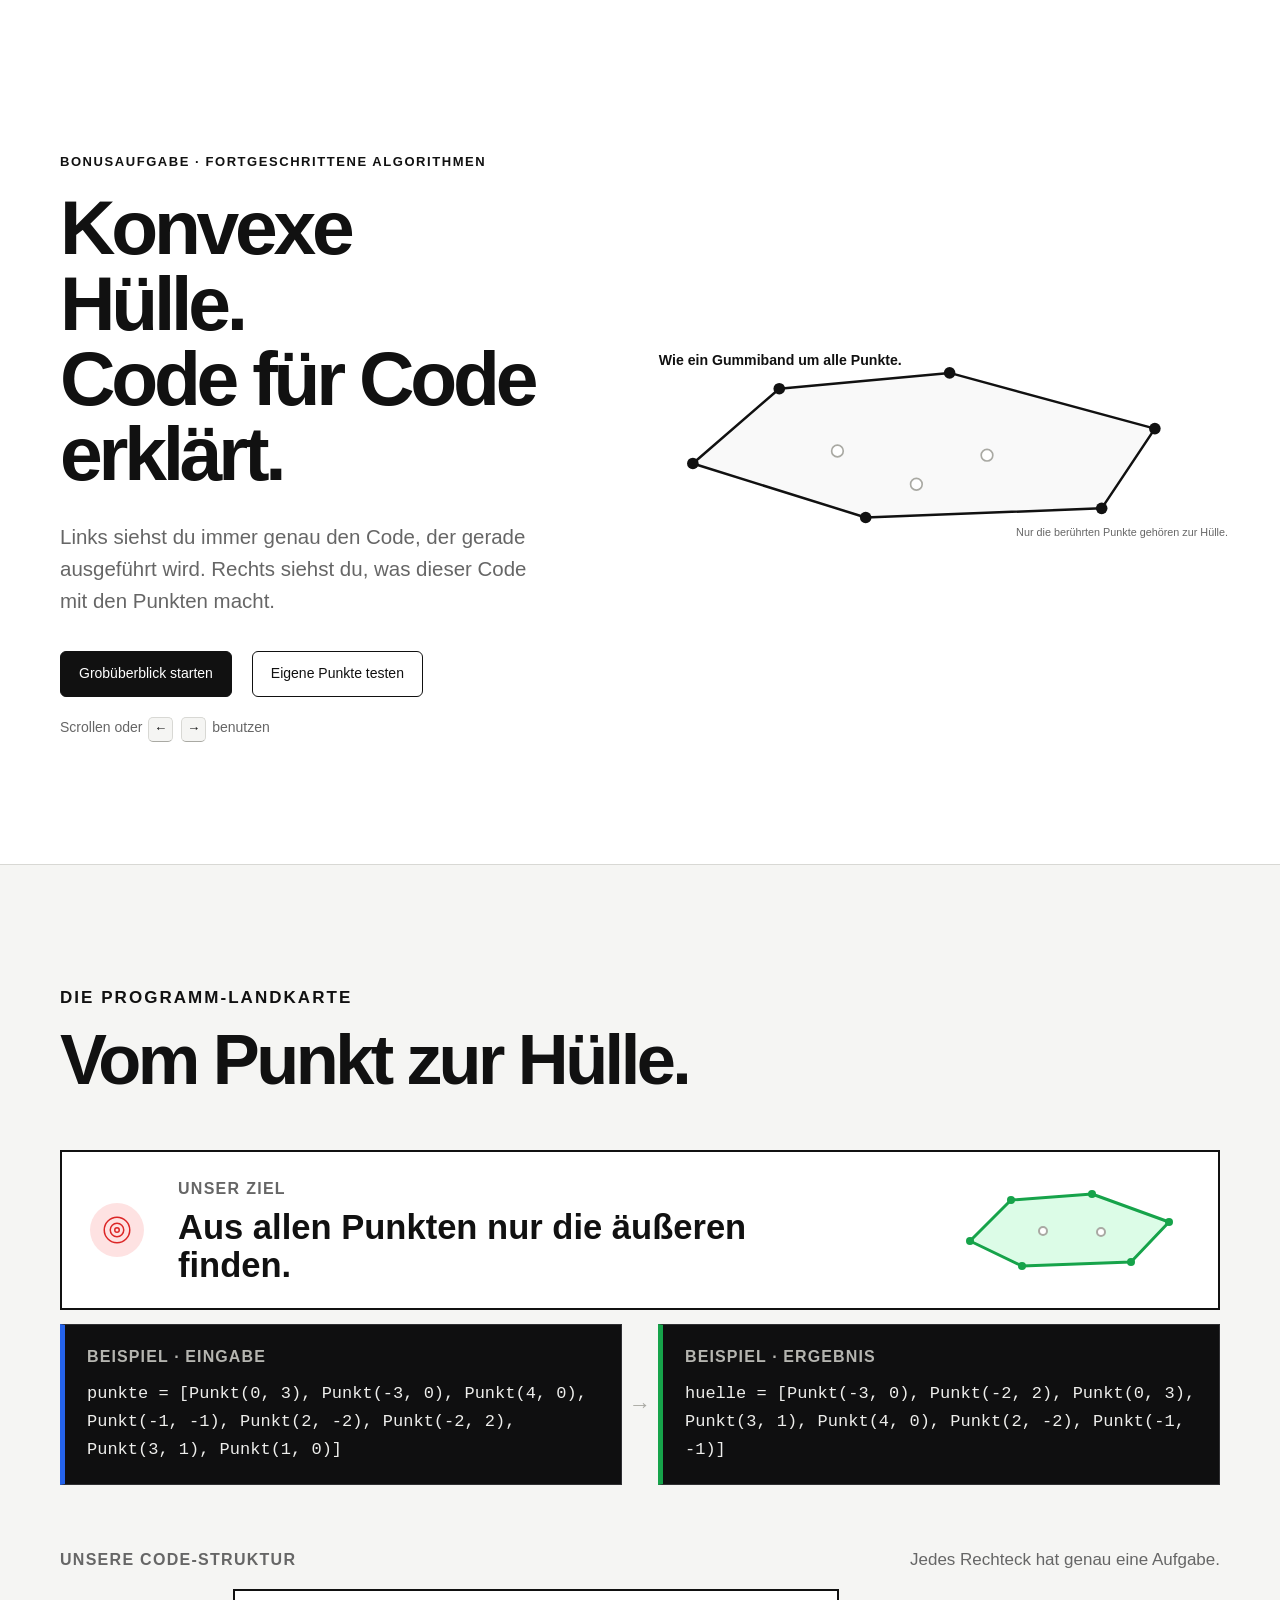
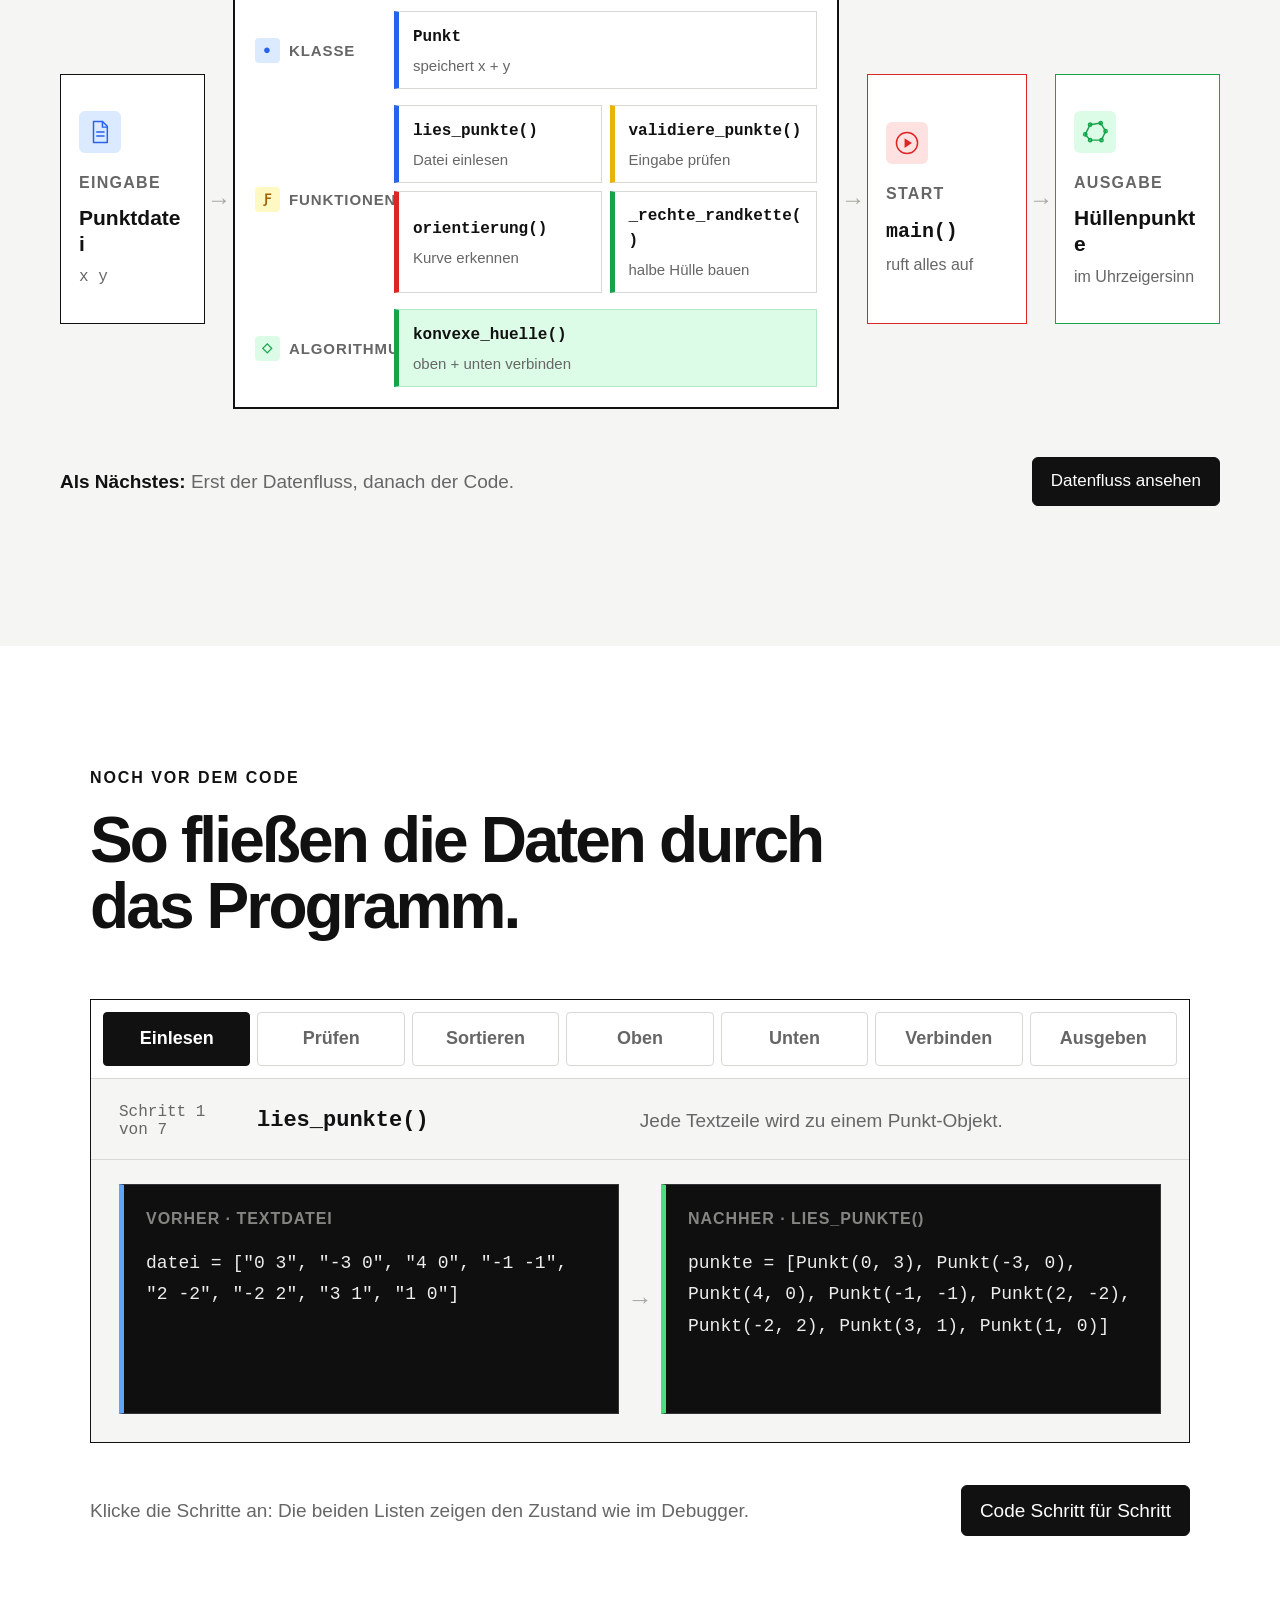
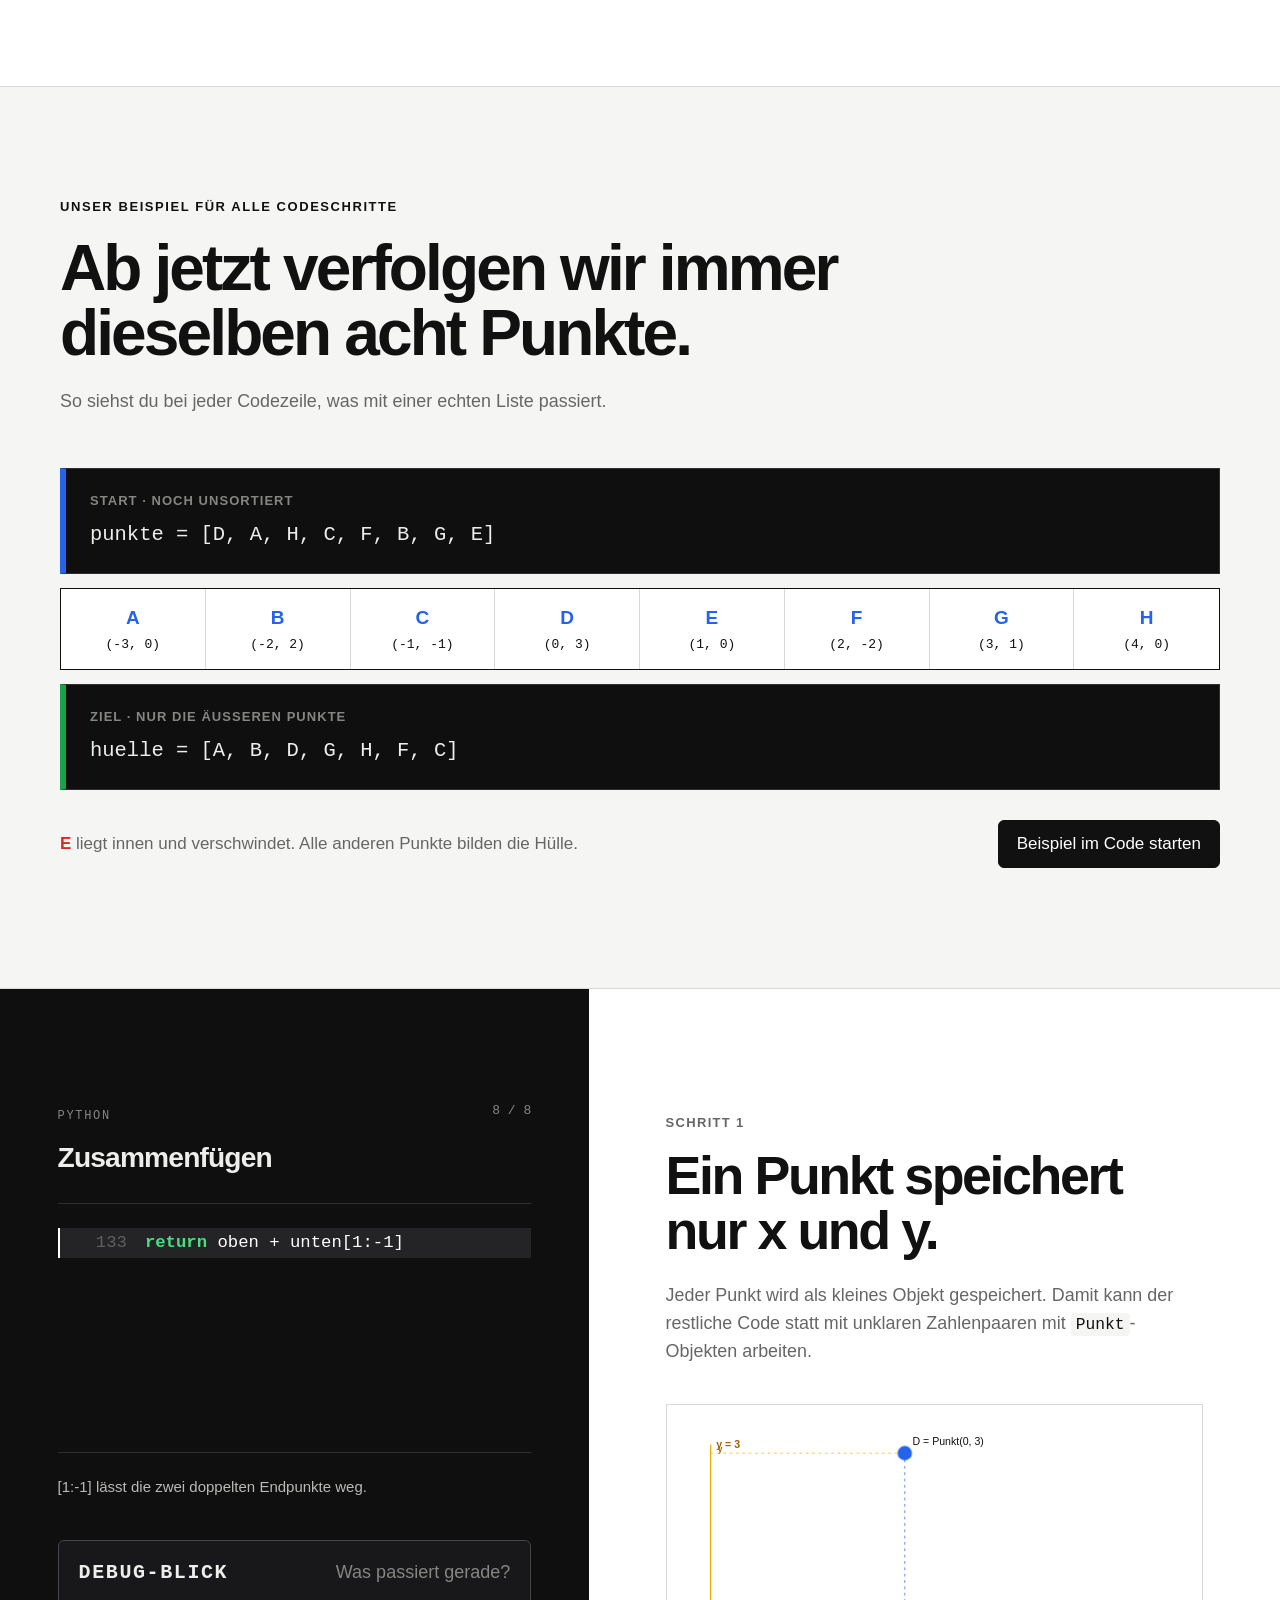
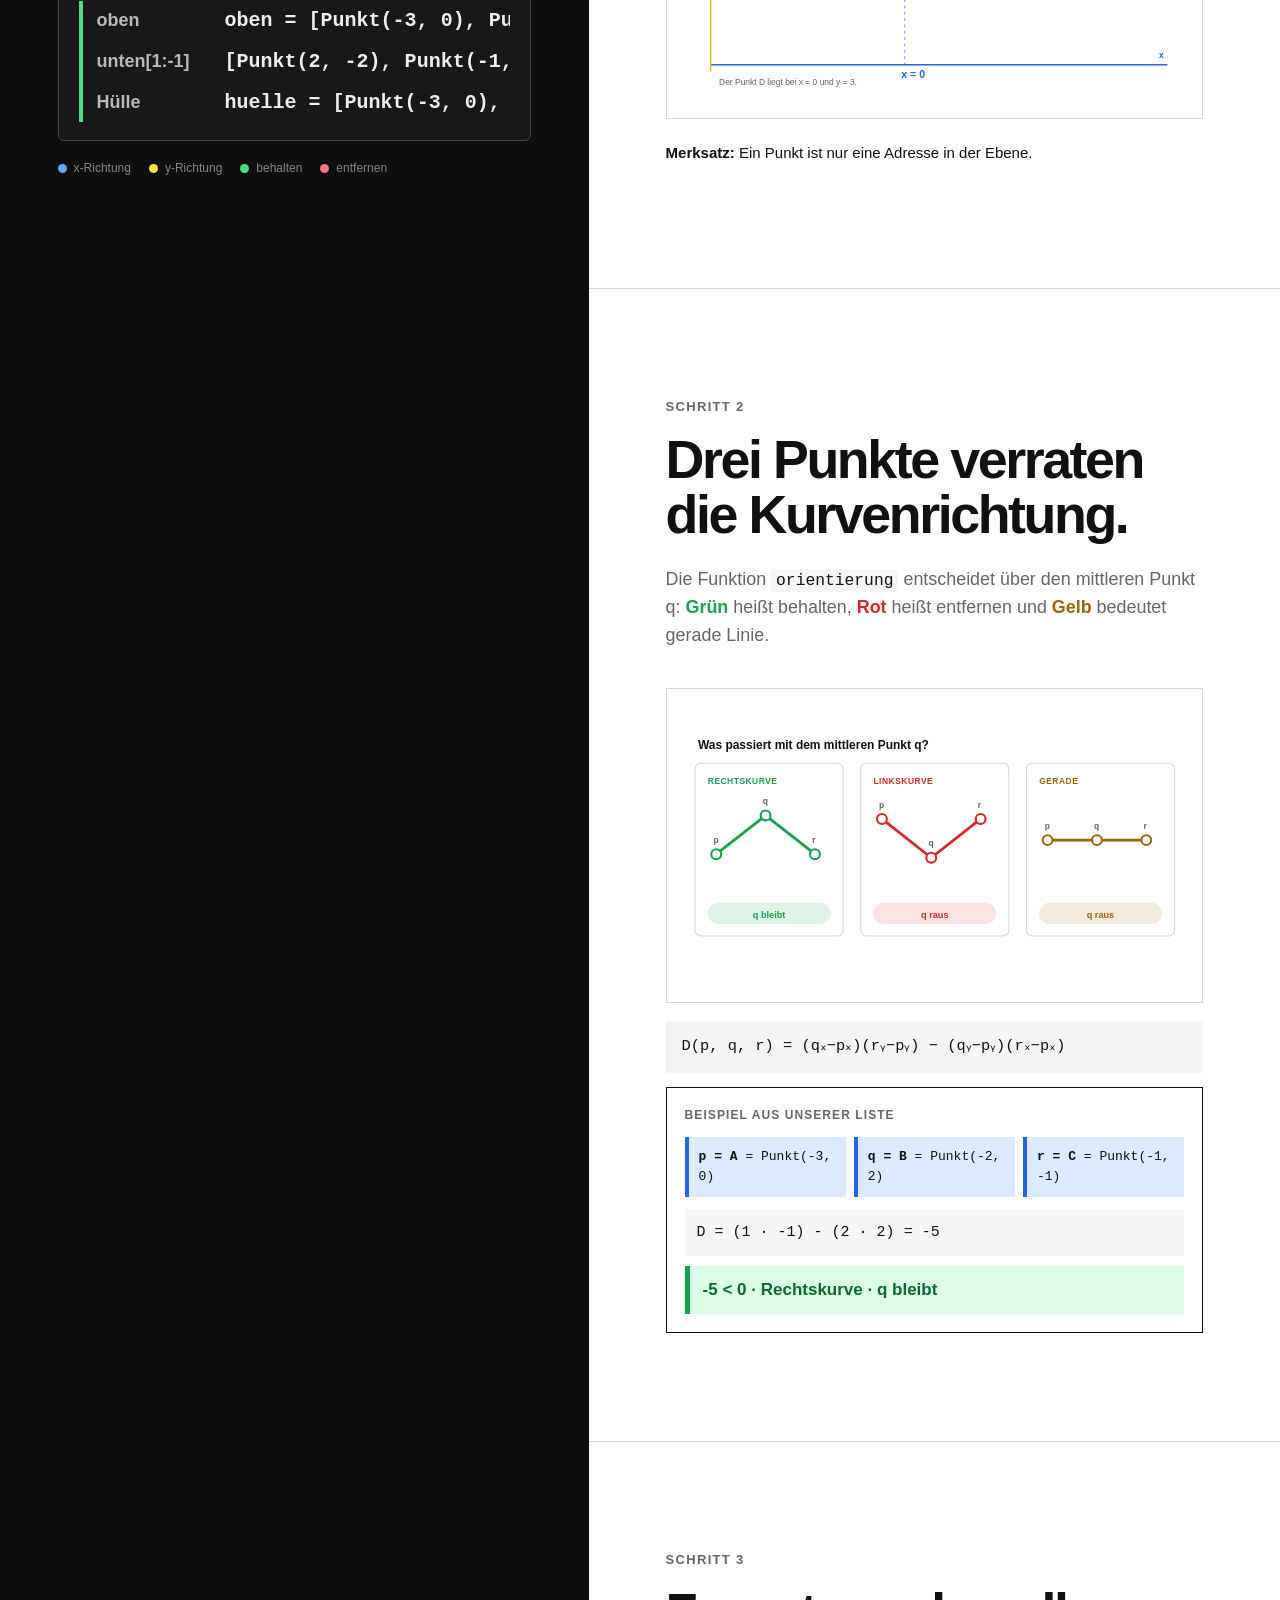
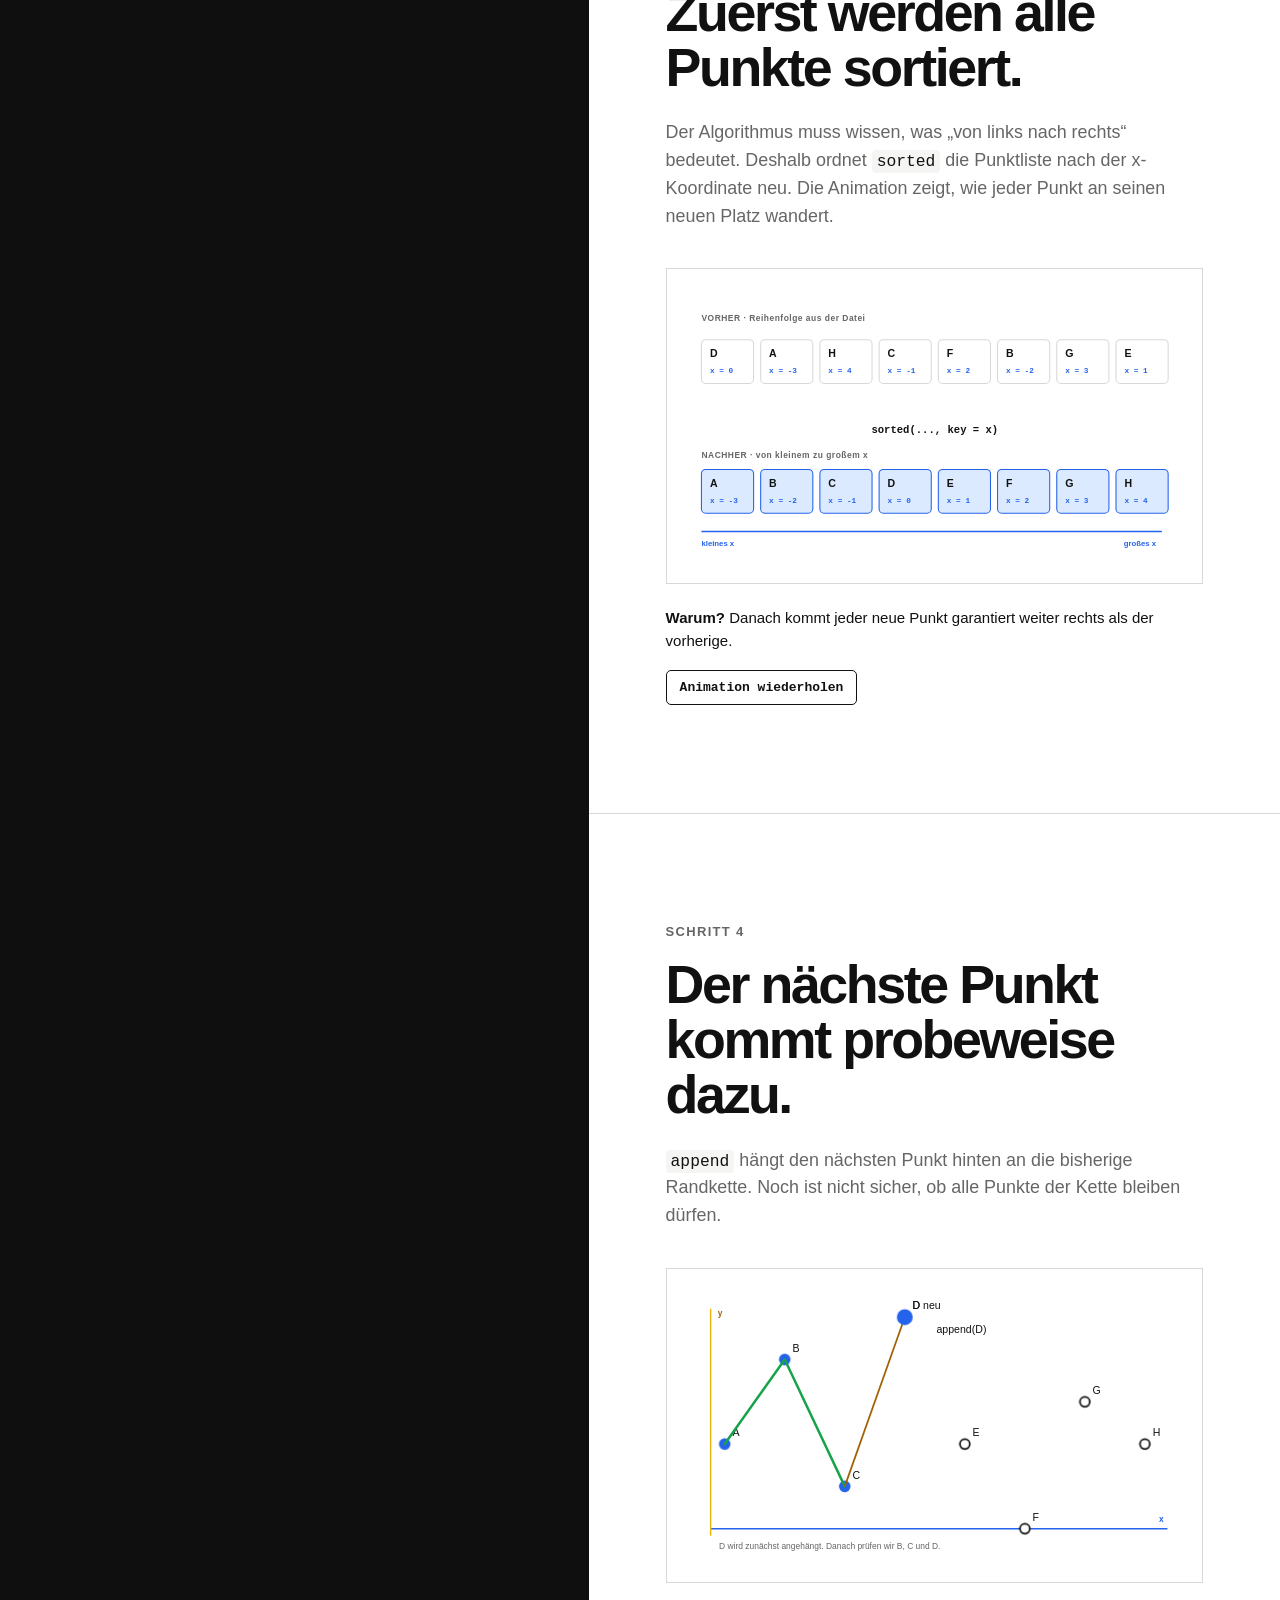
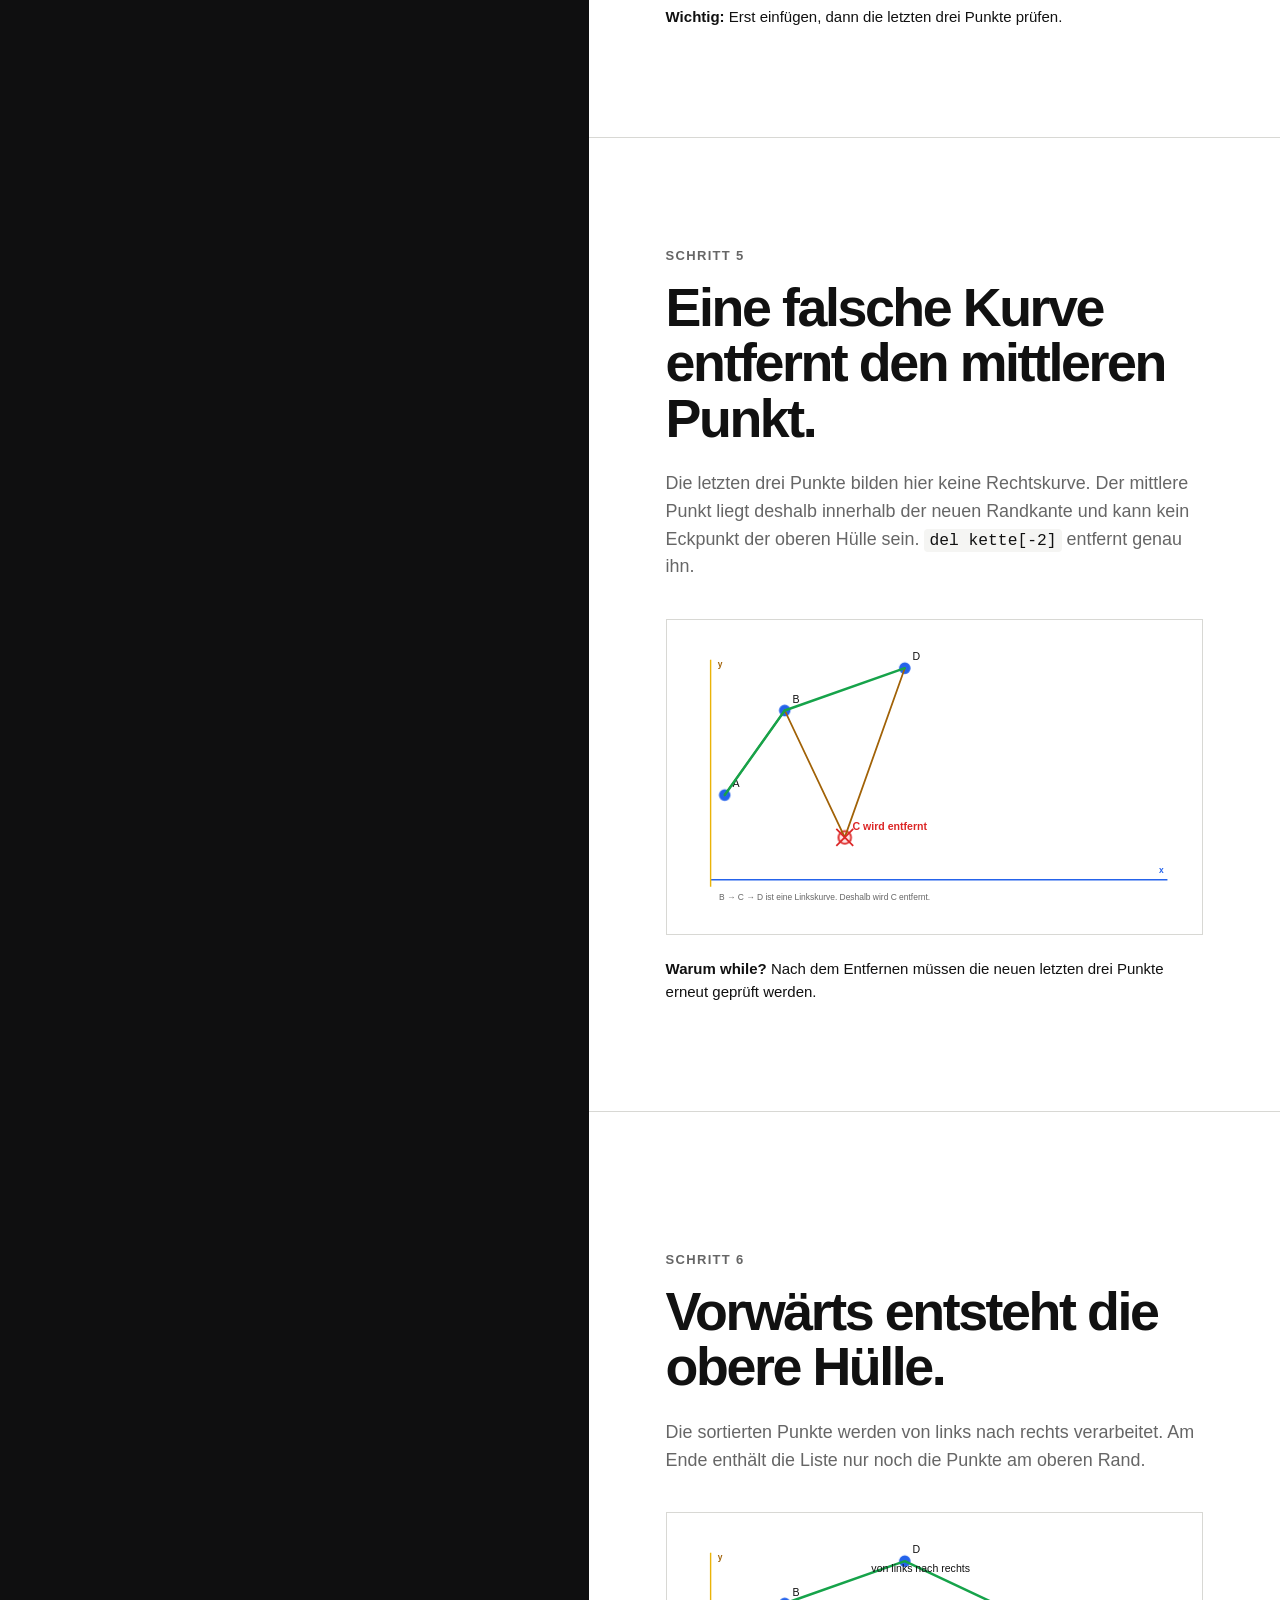
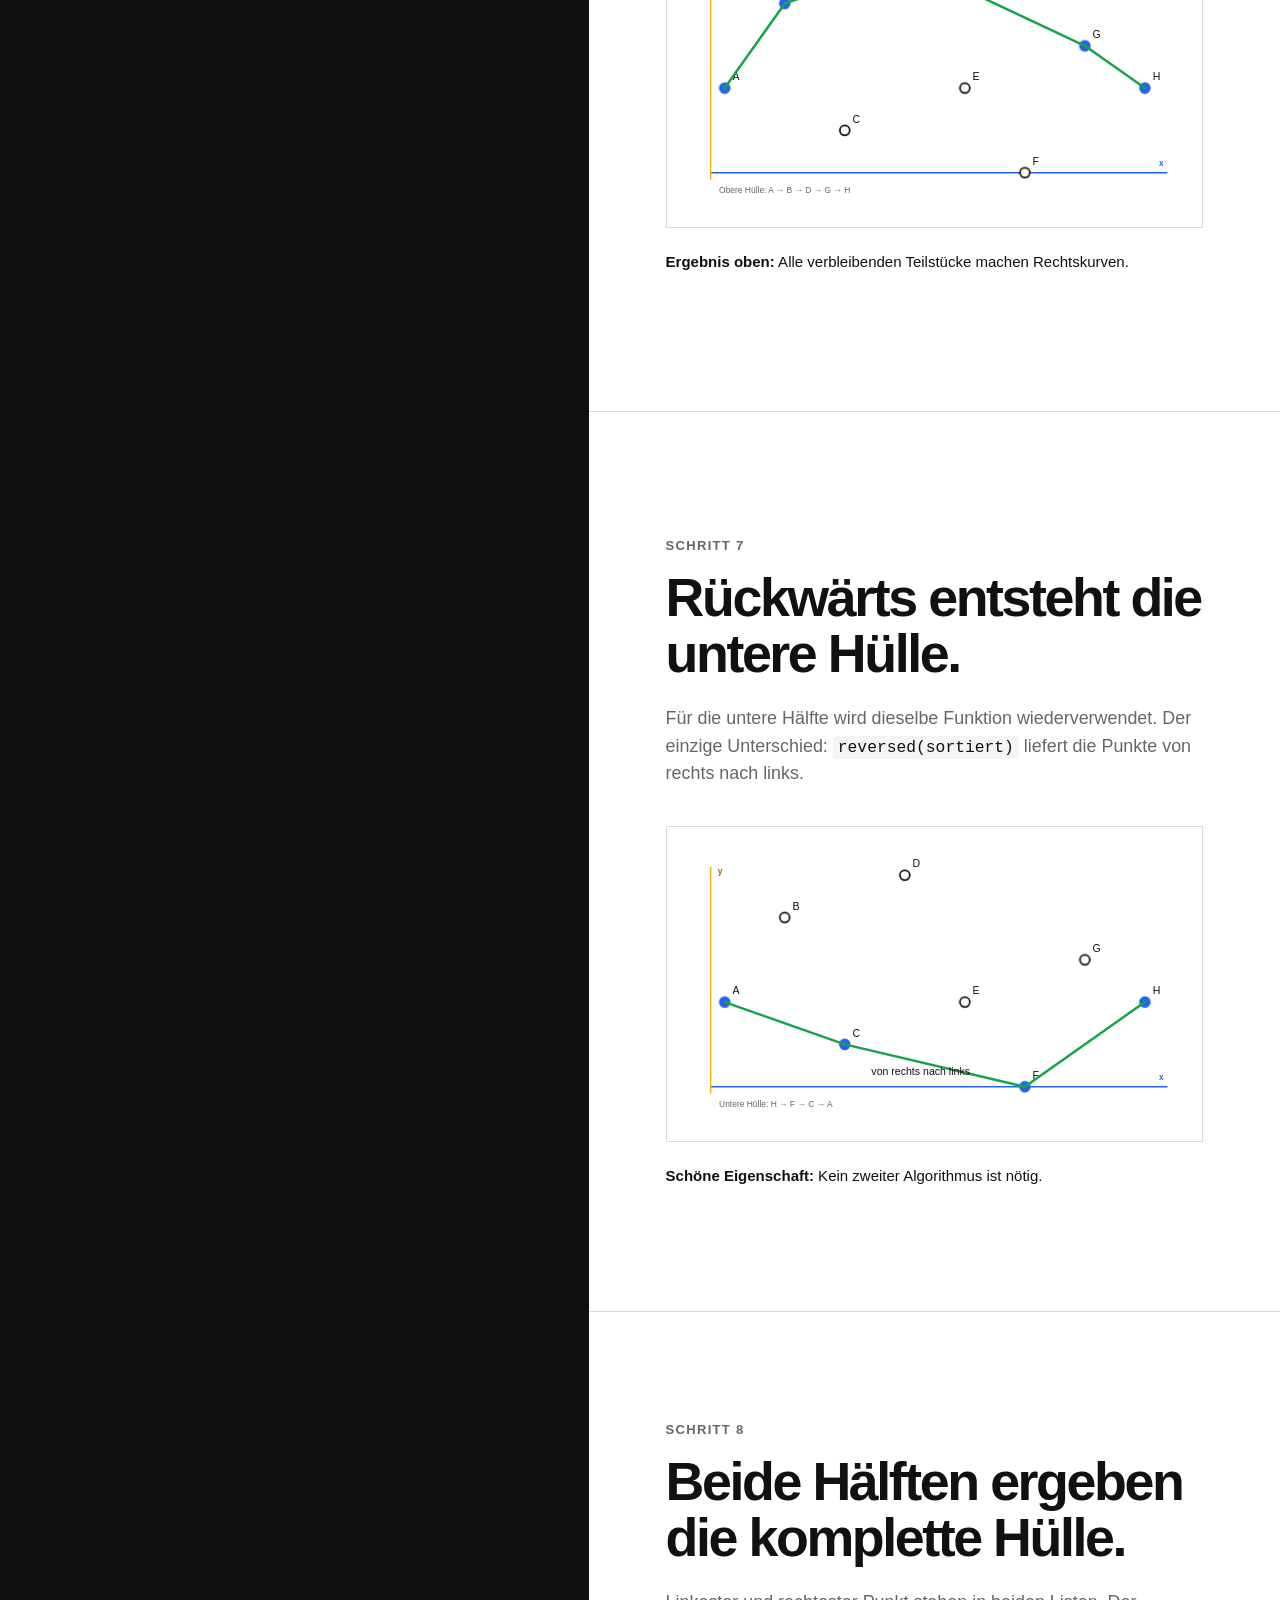
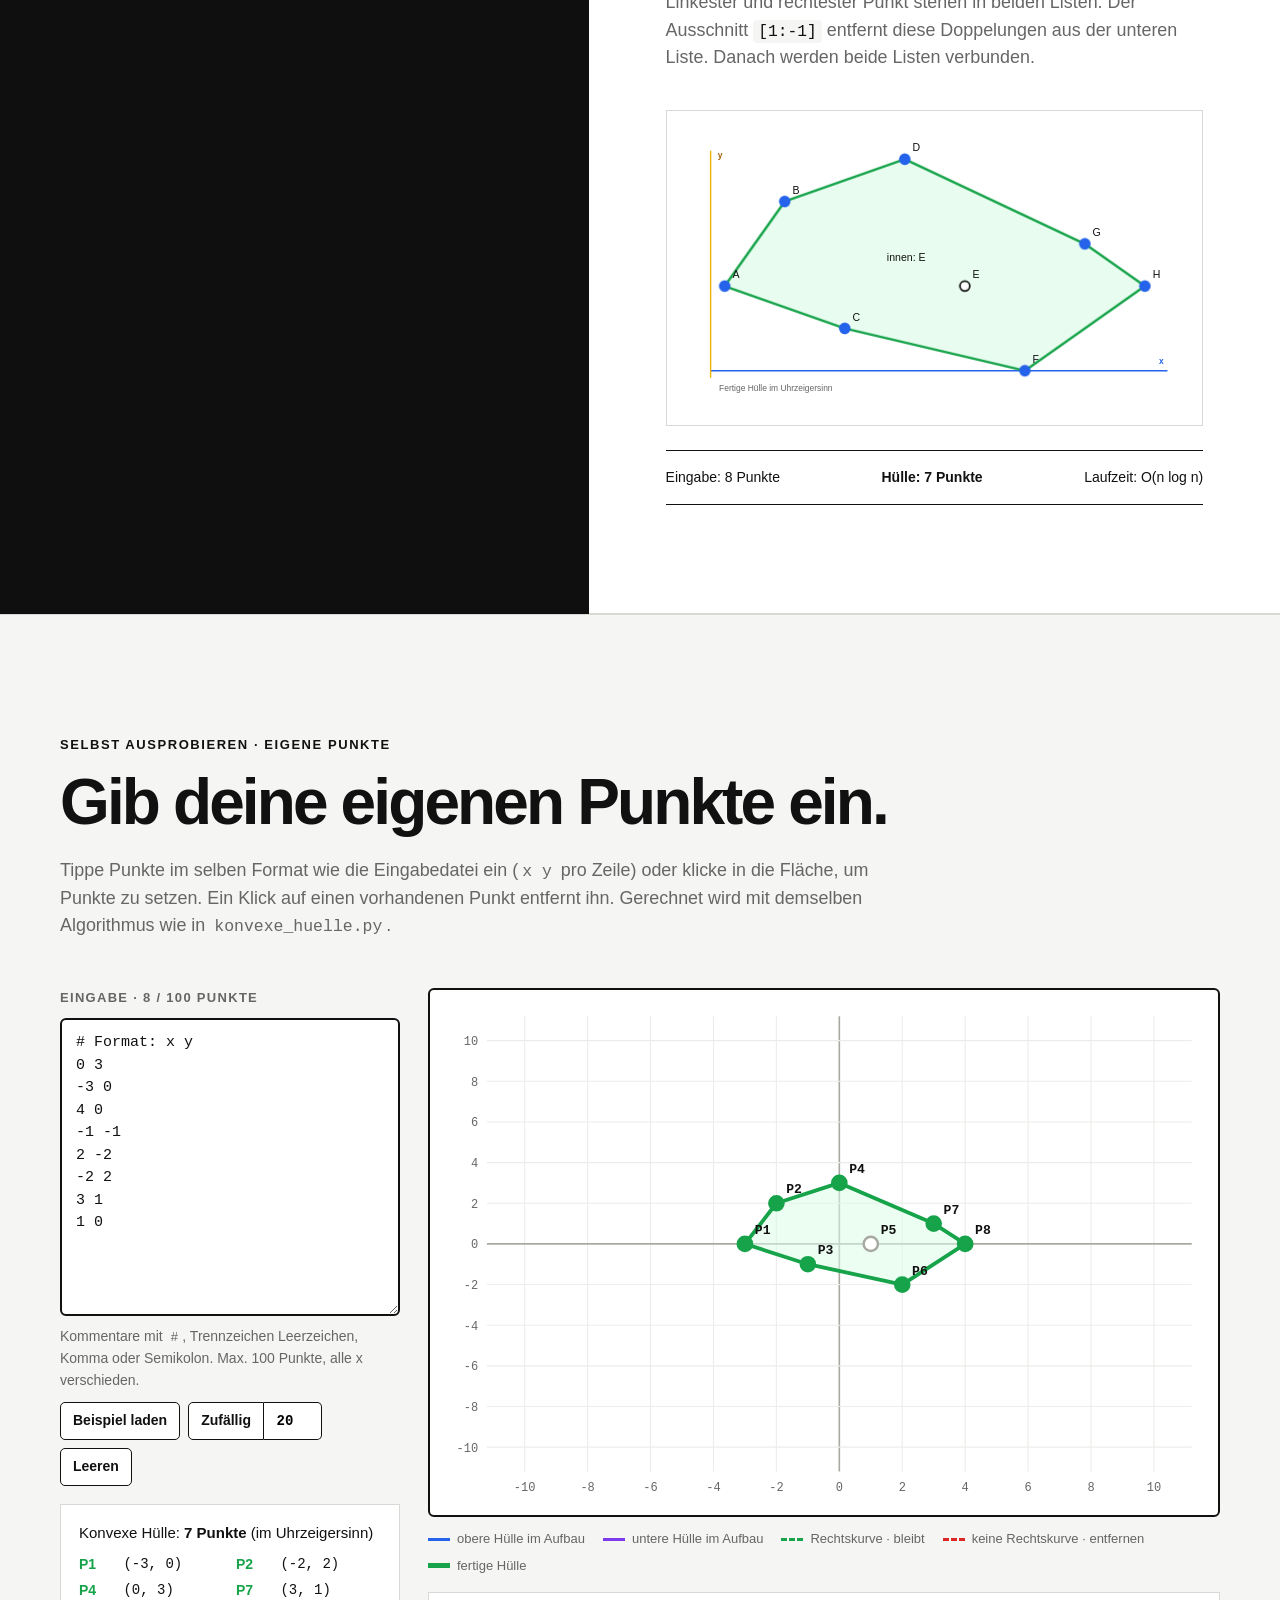
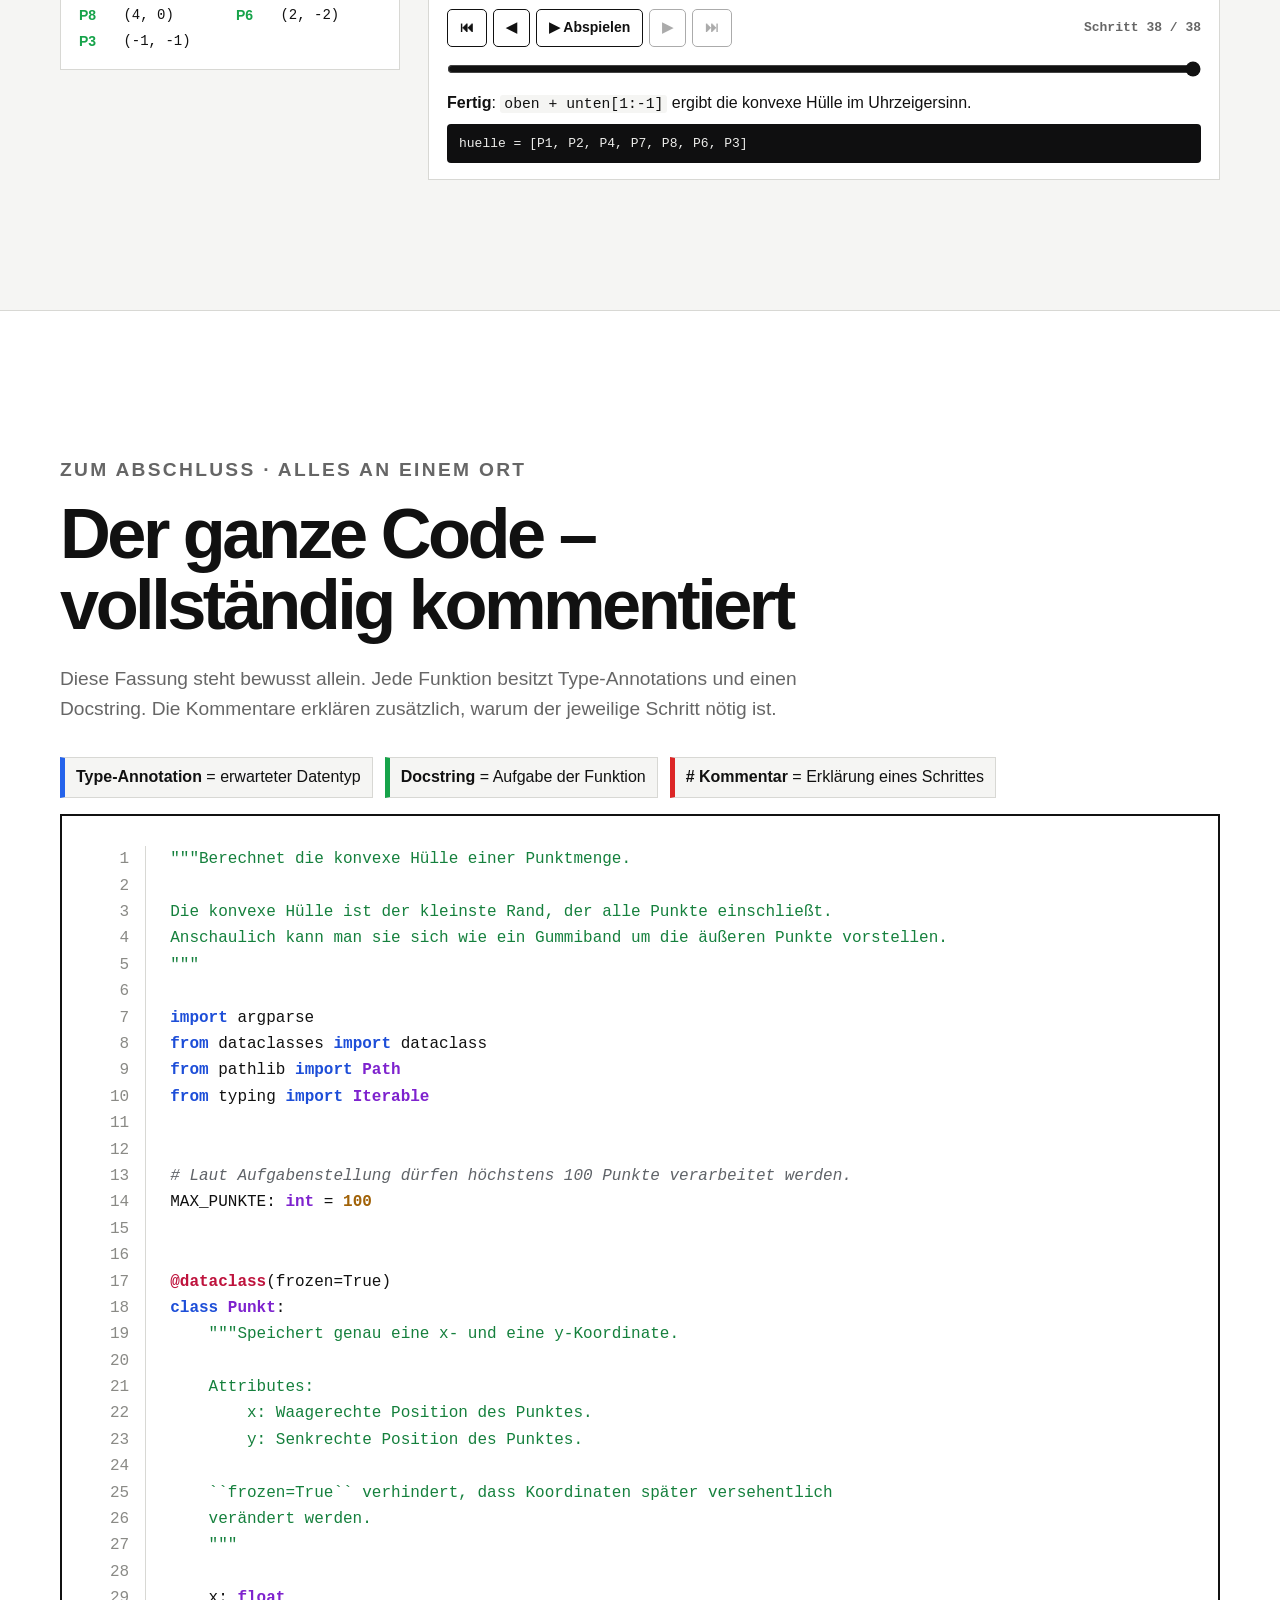
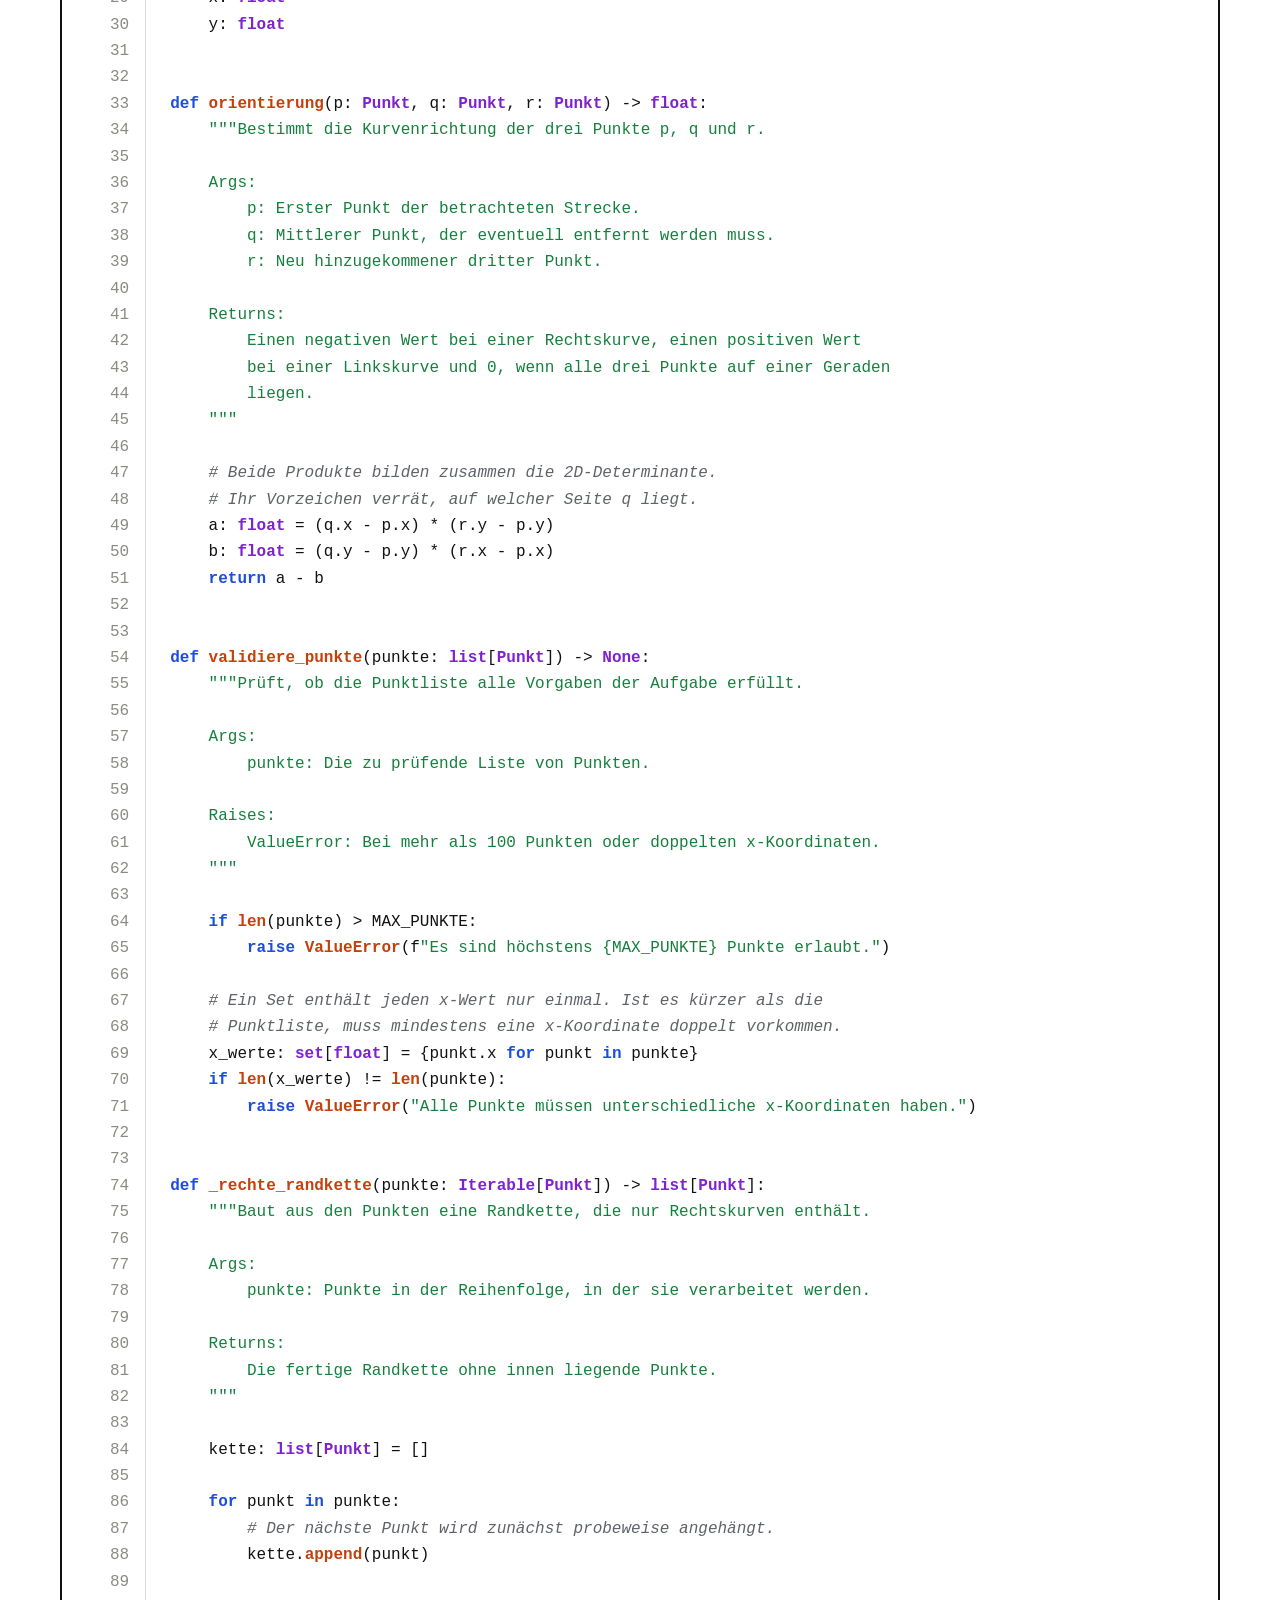
==== visualisierung/index.html @ ea268525 "QR-Code mit Querformat-Hinweis, Layout für Handy quer Co-Authored-By: Claude Opus 5.5 <noreply@anthr" ====
<!doctype html>
<html lang="de">
<head>
  <meta charset="utf-8">
  <meta name="viewport" content="width=device-width, initial-scale=1">
  <meta name="description" content="Kleinschrittige Visualisierung des inkrementellen Algorithmus zur Berechnung der konvexen Hülle.">
  <title>Konvexe Hülle – Code Schritt für Schritt</title>
  <link rel="stylesheet" href="styles.css">
</head>
<body>
  <header class="intro">
    <p class="eyebrow">Bonusaufgabe · Fortgeschrittene Algorithmen</p>
    <h1>Konvexe Hülle.<br>Code für Code erklärt.</h1>
    <p class="lead">
      Links siehst du immer genau den Code, der gerade ausgeführt wird.
      Rechts siehst du, was dieser Code mit den Punkten macht.
    </p>
    <div class="intro-actions">
      <a class="button primary" href="#ueberblick">Grobüberblick starten</a>
      <a class="button" href="#ausprobieren">Eigene Punkte testen</a>
      <span>Scrollen oder <kbd>←</kbd> <kbd>→</kbd> benutzen</span>
    </div>
    <div class="rubber-band" aria-label="Anschauliche Erklärung der konvexen Hülle">
      <svg viewBox="0 0 700 240" role="img" aria-labelledby="rubber-title rubber-desc">
        <title id="rubber-title">Gummiband um eine Punktmenge</title>
        <desc id="rubber-desc">Ein geschlossenes Band umschließt die äußeren Punkte. Innere Punkte werden nicht berührt.</desc>
        <path d="M66 145 L170 55 L375 36 L622 103 L558 199 L274 210 Z" class="band"/>
        <g class="rubber-points">
          <circle cx="66" cy="145" r="7"/><circle cx="170" cy="55" r="7"/>
          <circle cx="375" cy="36" r="7"/><circle cx="622" cy="103" r="7"/>
          <circle cx="558" cy="199" r="7"/><circle cx="274" cy="210" r="7"/>
          <circle cx="240" cy="130" r="7" class="inside"/><circle cx="420" cy="135" r="7" class="inside"/>
          <circle cx="335" cy="170" r="7" class="inside"/>
        </g>
        <text x="25" y="26">Wie ein Gummiband um alle Punkte.</text>
        <text x="455" y="232" class="muted-svg">Nur die berührten Punkte gehören zur Hülle.</text>
      </svg>
    </div>
  </header>

  <section class="big-picture" id="ueberblick" aria-labelledby="big-picture-title">
    <div class="map-heading">
      <p class="eyebrow">Die Programm-Landkarte</p>
      <h2 id="big-picture-title">Vom Punkt zur Hülle.</h2>
    </div>

    <div class="mission-card">
      <div class="mission-icon" aria-hidden="true">
        <svg viewBox="0 0 48 48">
          <circle cx="24" cy="24" r="17"></circle>
          <circle cx="24" cy="24" r="9"></circle>
          <circle cx="24" cy="24" r="3"></circle>
        </svg>
      </div>
      <div>
        <span>Unser Ziel</span>
        <strong>Aus allen Punkten nur die äußeren finden.</strong>
      </div>
      <svg class="mission-sketch" viewBox="0 0 240 92" role="img" aria-label="Äußere Punkte bilden eine grüne Hülle um innere Punkte">
        <path d="M20 57 L61 16 L142 10 L219 38 L181 78 L72 82 Z"></path>
        <g>
          <circle cx="20" cy="57" r="4"></circle><circle cx="61" cy="16" r="4"></circle>
          <circle cx="142" cy="10" r="4"></circle><circle cx="219" cy="38" r="4"></circle>
          <circle cx="181" cy="78" r="4"></circle><circle cx="72" cy="82" r="4"></circle>
          <circle class="inside-dot" cx="93" cy="47" r="4"></circle>
          <circle class="inside-dot" cx="151" cy="48" r="4"></circle>
        </g>
      </svg>
    </div>

    <div class="mission-example" aria-label="Konkretes Beispiel von der Eingabeliste zur Hüllenliste">
      <div class="example-list example-input">
        <span>Beispiel · Eingabe</span>
        <code>punkte = [Punkt(0, 3), Punkt(-3, 0), Punkt(4, 0), Punkt(-1, -1), Punkt(2, -2), Punkt(-2, 2), Punkt(3, 1), Punkt(1, 0)]</code>
      </div>
      <span class="example-arrow" aria-hidden="true">→</span>
      <div class="example-list example-output">
        <span>Beispiel · Ergebnis</span>
        <code>huelle = [Punkt(-3, 0), Punkt(-2, 2), Punkt(0, 3), Punkt(3, 1), Punkt(4, 0), Punkt(2, -2), Punkt(-1, -1)]</code>
      </div>
    </div>

    <div class="structure-heading">
      <span>Unsere Code-Struktur</span>
      <small>Jedes Rechteck hat genau eine Aufgabe.</small>
    </div>

    <div class="code-roadmap" aria-label="Programmablauf von Eingabe über die Code-Struktur und main bis zur Ausgabe">
      <div class="road-stage input-stage">
        <div class="road-icon blue-icon" aria-hidden="true">
          <svg viewBox="0 0 32 32"><path d="M8 3h11l6 6v20H8z"></path><path d="M19 3v7h6M12 16h9M12 21h9"></path></svg>
        </div>
        <span class="stage-kicker">Eingabe</span>
        <strong>Punktdatei</strong>
        <code>x y</code>
      </div>

      <span class="road-arrow" aria-hidden="true">→</span>

      <div class="code-structure-card">
        <div class="structure-row">
          <div class="row-label">
            <span class="mini-icon blue-icon" aria-hidden="true">●</span>
            <span>Klasse</span>
          </div>
          <div class="code-node node-blue">
            <code>Punkt</code>
            <span>speichert x + y</span>
          </div>
        </div>

        <div class="structure-row functions-row">
          <div class="row-label">
            <span class="mini-icon yellow-icon" aria-hidden="true">ƒ</span>
            <span>Funktionen</span>
          </div>
          <div class="function-grid">
            <div class="code-node node-blue"><code>lies_punkte()</code><span>Datei einlesen</span></div>
            <div class="code-node node-yellow"><code>validiere_punkte()</code><span>Eingabe prüfen</span></div>
            <div class="code-node node-red"><code>orientierung()</code><span>Kurve erkennen</span></div>
            <div class="code-node node-green"><code>_rechte_randkette()</code><span>halbe Hülle bauen</span></div>
          </div>
        </div>

        <div class="structure-row">
          <div class="row-label">
            <span class="mini-icon green-icon" aria-hidden="true">◇</span>
            <span>Algorithmus</span>
          </div>
          <div class="code-node node-green algorithm-node">
            <code>konvexe_huelle()</code>
            <span>oben + unten verbinden</span>
          </div>
        </div>
      </div>

      <span class="road-arrow" aria-hidden="true">→</span>

      <div class="road-stage main-stage">
        <div class="road-icon red-icon" aria-hidden="true">
          <svg viewBox="0 0 32 32"><circle cx="16" cy="16" r="13"></circle><path class="play-shape" d="M13 10l9 6-9 6z"></path></svg>
        </div>
        <span class="stage-kicker">Start</span>
        <strong><code>main()</code></strong>
        <small>ruft alles auf</small>
      </div>

      <span class="road-arrow" aria-hidden="true">→</span>

      <div class="road-stage output-stage">
        <div class="road-icon green-icon" aria-hidden="true">
          <svg viewBox="0 0 32 32"><path d="M4 19L10 7l13-2 6 10-5 11H10z"></path><circle cx="4" cy="19" r="2"></circle><circle cx="10" cy="7" r="2"></circle><circle cx="23" cy="5" r="2"></circle><circle cx="29" cy="15" r="2"></circle><circle cx="24" cy="26" r="2"></circle><circle cx="10" cy="26" r="2"></circle></svg>
        </div>
        <span class="stage-kicker">Ausgabe</span>
        <strong>Hüllenpunkte</strong>
        <small>im Uhrzeigersinn</small>
      </div>
    </div>

    <div class="deep-dive-start">
      <p><strong>Als Nächstes:</strong> Erst der Datenfluss, danach der Code.</p>
      <a class="button primary" href="#datenfluss">Datenfluss ansehen</a>
    </div>
  </section>

  <section class="overview" id="datenfluss" aria-labelledby="overview-title">
    <p class="eyebrow">Noch vor dem Code</p>
    <h2 id="overview-title">So fließen die Daten durch das Programm.</h2>

    <div class="flow-debugger">
      <div class="flow-tabs" role="tablist" aria-label="Schritte des Datenflusses">
        <button class="active" type="button" role="tab" aria-selected="true" data-flow-stage="0">Einlesen</button>
        <button type="button" role="tab" aria-selected="false" data-flow-stage="1">Prüfen</button>
        <button type="button" role="tab" aria-selected="false" data-flow-stage="2">Sortieren</button>
        <button type="button" role="tab" aria-selected="false" data-flow-stage="3">Oben</button>
        <button type="button" role="tab" aria-selected="false" data-flow-stage="4">Unten</button>
        <button type="button" role="tab" aria-selected="false" data-flow-stage="5">Verbinden</button>
        <button type="button" role="tab" aria-selected="false" data-flow-stage="6">Ausgeben</button>
      </div>

      <div class="flow-function">
        <span id="flow-step-number">Schritt 1 von 7</span>
        <strong id="flow-function-name"><code>lies_punkte()</code></strong>
        <p id="flow-explanation">Jede Textzeile wird zu einem Punkt-Objekt.</p>
      </div>

      <div class="flow-lists" aria-live="polite">
        <section class="flow-list flow-before">
          <span id="flow-before-label">Vorher · Textdatei</span>
          <code id="flow-before-list">datei = ["0 3", "-3 0", "4 0", "-1 -1", "2 -2", "-2 2", "3 1", "1 0"]</code>
        </section>
        <span class="flow-arrow" aria-hidden="true">→</span>
        <section class="flow-list flow-after">
          <span id="flow-after-label">Nachher · lies_punkte()</span>
          <code id="flow-after-list">punkte = [Punkt(0, 3), Punkt(-3, 0), Punkt(4, 0), Punkt(-1, -1), Punkt(2, -2), Punkt(-2, 2), Punkt(3, 1), Punkt(1, 0)]</code>
        </section>
      </div>
    </div>

    <div class="flow-start">
      <span>Klicke die Schritte an: Die beiden Listen zeigen den Zustand wie im Debugger.</span>
      <a class="button primary" href="#code-beispiel">Code Schritt für Schritt</a>
    </div>
  </section>

  <section class="lesson-example" id="code-beispiel" aria-labelledby="example-title">
    <div class="example-intro">
      <p class="eyebrow">UNSER BEISPIEL FÜR ALLE CODESCHRITTE</p>
      <h2 id="example-title">Ab jetzt verfolgen wir immer dieselben acht Punkte.</h2>
      <p>So siehst du bei jeder Codezeile, was mit einer echten Liste passiert.</p>
    </div>

    <div class="example-thread">
      <div class="thread-card thread-input">
        <span>START · NOCH UNSORTIERT</span>
        <code>punkte = [D, A, H, C, F, B, G, E]</code>
      </div>

      <div class="point-map" aria-label="Namen und Koordinaten der Beispielpunkte">
        <span><b>A</b><code>(-3, 0)</code></span>
        <span><b>B</b><code>(-2, 2)</code></span>
        <span><b>C</b><code>(-1, -1)</code></span>
        <span><b>D</b><code>(0, 3)</code></span>
        <span><b>E</b><code>(1, 0)</code></span>
        <span><b>F</b><code>(2, -2)</code></span>
        <span><b>G</b><code>(3, 1)</code></span>
        <span><b>H</b><code>(4, 0)</code></span>
      </div>

      <div class="thread-card thread-goal">
        <span>ZIEL · NUR DIE ÄUSSEREN PUNKTE</span>
        <code>huelle = [A, B, D, G, H, F, C]</code>
      </div>
    </div>

    <div class="example-start">
      <span><strong>E</strong> liegt innen und verschwindet. Alle anderen Punkte bilden die Hülle.</span>
      <a class="button primary" href="#schritt-1">Beispiel im Code starten</a>
    </div>
  </section>

  <div class="progress" aria-hidden="true"><span id="progress-bar"></span></div>

  <main class="lesson" id="lektion">
    <aside class="code-side" aria-label="Aktueller Python-Code">
      <div class="sticky-code">
        <div class="panel-head">
          <div>
            <span class="panel-kicker">PYTHON</span>
            <h2 id="code-title">Der Punkt</h2>
          </div>
          <span id="step-count" class="step-count">1 / 8</span>
        </div>
        <pre class="code-window" aria-live="polite"><code id="code-block"></code></pre>
        <p id="code-note" class="code-note"></p>
        <div class="debug-panel" aria-live="polite">
          <div class="debug-head">
            <span>DEBUG-BLICK</span>
            <small>Was passiert gerade?</small>
          </div>
          <div id="debug-output" class="debug-output"></div>
        </div>
        <div class="color-key" aria-label="Bedeutung der Farben">
          <span><i class="key-x"></i>x-Richtung</span>
          <span><i class="key-y"></i>y-Richtung</span>
          <span><i class="key-keep"></i>behalten</span>
          <span><i class="key-remove"></i>entfernen</span>
        </div>
      </div>
    </aside>

    <section class="steps" aria-label="Erklärschritte">
      <article class="step" id="schritt-1" data-step="0">
        <p class="step-label">Schritt 1</p>
        <h2>Ein Punkt speichert nur x und y.</h2>
        <p>
          Jeder Punkt wird als kleines Objekt gespeichert. Damit kann der restliche
          Code statt mit unklaren Zahlenpaaren mit <code>Punkt</code>-Objekten arbeiten.
        </p>
        <div class="viz-card"><svg class="viz" role="img" aria-label="Punkt mit x- und y-Koordinate"></svg></div>
        <p class="plain-rule"><strong>Merksatz:</strong> Ein Punkt ist nur eine Adresse in der Ebene.</p>
      </article>

      <article class="step" id="schritt-2" data-step="1">
        <p class="step-label">Schritt 2</p>
        <h2>Drei Punkte verraten die Kurvenrichtung.</h2>
        <p>
          Die Funktion <code>orientierung</code> entscheidet über den mittleren Punkt q:
          <strong class="keep-word">Grün</strong> heißt behalten,
          <strong class="remove-word">Rot</strong> heißt entfernen und
          <strong class="warn-word">Gelb</strong> bedeutet gerade Linie.
        </p>
        <div class="viz-card"><svg class="viz" role="img" aria-label="Rechtskurve und Determinante"></svg></div>
        <p class="formula">D(p, q, r) = (qₓ−pₓ)(rᵧ−pᵧ) − (qᵧ−pᵧ)(rₓ−pₓ)</p>
        <div class="worked-example" aria-label="Ausgerechnetes Beispiel für eine Rechtskurve">
          <span class="worked-title">BEISPIEL AUS UNSERER LISTE</span>
          <div class="worked-points">
            <code><b>p = A</b> = Punkt(-3, 0)</code>
            <code><b>q = B</b> = Punkt(-2, 2)</code>
            <code><b>r = C</b> = Punkt(-1, -1)</code>
          </div>
          <code class="worked-calculation">D = (1 · -1) - (2 · 2) = -5</code>
          <strong class="worked-result">-5 &lt; 0 · Rechtskurve · q bleibt</strong>
        </div>
      </article>

      <article class="step" id="schritt-3" data-step="2">
        <p class="step-label">Schritt 3</p>
        <h2>Zuerst werden alle Punkte sortiert.</h2>
        <p>
          Der Algorithmus muss wissen, was „von links nach rechts“ bedeutet.
          Deshalb ordnet <code>sorted</code> die Punktliste nach der x-Koordinate neu.
          Die Animation zeigt, wie jeder Punkt an seinen neuen Platz wandert.
        </p>
        <div class="viz-card"><svg class="viz" role="img" aria-label="Nach x sortierte Punkte"></svg></div>
        <p class="plain-rule"><strong>Warum?</strong> Danach kommt jeder neue Punkt garantiert weiter rechts als der vorherige.</p>
        <button class="replay-button" type="button" data-replay="2">Animation wiederholen</button>
      </article>

      <article class="step" id="schritt-4" data-step="3">
        <p class="step-label">Schritt 4</p>
        <h2>Der nächste Punkt kommt probeweise dazu.</h2>
        <p>
          <code>append</code> hängt den nächsten Punkt hinten an die bisherige
          Randkette. Noch ist nicht sicher, ob alle Punkte der Kette bleiben dürfen.
        </p>
        <div class="viz-card"><svg class="viz" role="img" aria-label="Neuer Punkt wird an die Randkette angehängt"></svg></div>
        <p class="plain-rule"><strong>Wichtig:</strong> Erst einfügen, dann die letzten drei Punkte prüfen.</p>
      </article>

      <article class="step" id="schritt-5" data-step="4">
        <p class="step-label">Schritt 5</p>
        <h2>Eine falsche Kurve entfernt den mittleren Punkt.</h2>
        <p>
          Die letzten drei Punkte bilden hier keine Rechtskurve. Der mittlere Punkt
          liegt deshalb innerhalb der neuen Randkante und kann kein Eckpunkt der
          oberen Hülle sein. <code>del kette[-2]</code> entfernt genau ihn.
        </p>
        <div class="viz-card"><svg class="viz" role="img" aria-label="Mittlerer Punkt wird aus der Randkette entfernt"></svg></div>
        <p class="plain-rule"><strong>Warum while?</strong> Nach dem Entfernen müssen die neuen letzten drei Punkte erneut geprüft werden.</p>
      </article>

      <article class="step" id="schritt-6" data-step="5">
        <p class="step-label">Schritt 6</p>
        <h2>Vorwärts entsteht die obere Hülle.</h2>
        <p>
          Die sortierten Punkte werden von links nach rechts verarbeitet. Am Ende
          enthält die Liste nur noch die Punkte am oberen Rand.
        </p>
        <div class="viz-card"><svg class="viz" role="img" aria-label="Fertige obere Hülle"></svg></div>
        <p class="plain-rule"><strong>Ergebnis oben:</strong> Alle verbleibenden Teilstücke machen Rechtskurven.</p>
      </article>

      <article class="step" id="schritt-7" data-step="6">
        <p class="step-label">Schritt 7</p>
        <h2>Rückwärts entsteht die untere Hülle.</h2>
        <p>
          Für die untere Hälfte wird dieselbe Funktion wiederverwendet. Der einzige
          Unterschied: <code>reversed(sortiert)</code> liefert die Punkte von rechts nach links.
        </p>
        <div class="viz-card"><svg class="viz" role="img" aria-label="Fertige untere Hülle"></svg></div>
        <p class="plain-rule"><strong>Schöne Eigenschaft:</strong> Kein zweiter Algorithmus ist nötig.</p>
      </article>

      <article class="step" id="schritt-8" data-step="7">
        <p class="step-label">Schritt 8</p>
        <h2>Beide Hälften ergeben die komplette Hülle.</h2>
        <p>
          Linkester und rechtester Punkt stehen in beiden Listen. Der Ausschnitt
          <code>[1:-1]</code> entfernt diese Doppelungen aus der unteren Liste.
          Danach werden beide Listen verbunden.
        </p>
        <div class="viz-card"><svg class="viz" role="img" aria-label="Komplette konvexe Hülle"></svg></div>
        <div class="result">
          <span>Eingabe: 8 Punkte</span>
          <strong>Hülle: 7 Punkte</strong>
          <span>Laufzeit: O(n log n)</span>
        </div>
      </article>
    </section>
  </main>

  <nav class="step-nav" aria-label="Schrittnavigation">
    <button id="prev" type="button" aria-label="Vorheriger Schritt">Zurück</button>
    <div class="dots" id="dots" aria-label="Direkt zu einem Schritt springen"></div>
    <button id="next" type="button" aria-label="Nächster Schritt">Weiter</button>
  </nav>

  <section class="playground" id="ausprobieren" aria-labelledby="playground-title">
    <header class="playground-head">
      <p class="eyebrow">SELBST AUSPROBIEREN · EIGENE PUNKTE</p>
      <h2 id="playground-title">Gib deine eigenen Punkte ein.</h2>
      <p>
        Tippe Punkte im selben Format wie die Eingabedatei ein (<code>x y</code> pro Zeile)
        oder klicke in die Fläche, um Punkte zu setzen. Ein Klick auf einen vorhandenen Punkt entfernt ihn.
        Gerechnet wird mit demselben Algorithmus wie in <code>konvexe_huelle.py</code>.
      </p>
    </header>

    <div class="pg-layout">
      <div class="pg-side">
        <label for="pg-input" class="pg-label-title">Eingabe · <span id="pg-count">0 Punkte</span></label>
        <textarea id="pg-input" spellcheck="false" rows="12" aria-describedby="pg-hint pg-error"></textarea>
        <p id="pg-hint" class="pg-hint">Kommentare mit <code>#</code>, Trennzeichen Leerzeichen, Komma oder Semikolon. Max. 100 Punkte, alle x verschieden.</p>
        <p id="pg-error" class="pg-error" role="alert" hidden></p>
        <div class="pg-buttons">
          <button type="button" id="pg-example">Beispiel laden</button>
          <span class="pg-random-group">
            <button type="button" id="pg-random">Zufällig</button>
            <input type="number" id="pg-random-n" value="20" min="1" max="100" aria-label="Anzahl zufälliger Punkte">
          </span>
          <button type="button" id="pg-clear">Leeren</button>
        </div>
        <div id="pg-result" class="pg-result" aria-live="polite"></div>
      </div>

      <div class="pg-main">
        <svg id="pg-canvas" class="pg-canvas" viewBox="0 0 720 480" role="img" aria-label="Koordinatensystem mit den eingegebenen Punkten und ihrer konvexen Hülle"></svg>
        <div class="pg-legend" aria-hidden="true">
          <span><i class="lg-upper"></i>obere Hülle im Aufbau</span>
          <span><i class="lg-lower"></i>untere Hülle im Aufbau</span>
          <span><i class="lg-keep"></i>Rechtskurve · bleibt</span>
          <span><i class="lg-remove"></i>keine Rechtskurve · entfernen</span>
          <span><i class="lg-hull"></i>fertige Hülle</span>
        </div>
        <div class="pg-steps">
          <div class="pg-controls">
            <button type="button" id="pg-first" aria-label="Zum ersten Schritt">⏮</button>
            <button type="button" id="pg-prev" aria-label="Schritt zurück">◀</button>
            <button type="button" id="pg-play">▶ Abspielen</button>
            <button type="button" id="pg-next" aria-label="Schritt weiter">▶</button>
            <button type="button" id="pg-last" aria-label="Zum Ergebnis">⏭</button>
            <span id="pg-step-count" class="pg-step-count"></span>
          </div>
          <input type="range" id="pg-slider" min="0" max="0" value="0" aria-label="Algorithmus-Schritt wählen">
          <p id="pg-step-text" class="pg-step-text"></p>
          <pre id="pg-step-state" class="pg-step-state"></pre>
        </div>
      </div>
    </div>
  </section>

  <section class="complete-code" id="vollstaendiger-code" aria-labelledby="complete-code-title">
    <header class="complete-code-head">
      <p class="eyebrow">ZUM ABSCHLUSS · ALLES AN EINEM ORT</p>
      <h2 id="complete-code-title">Der ganze Code – vollständig kommentiert</h2>
      <p>
        Diese Fassung steht bewusst allein. Jede Funktion besitzt Type-Annotations und
        einen Docstring. Die Kommentare erklären zusätzlich, warum der jeweilige Schritt nötig ist.
      </p>
    </header>

    <div class="complete-code-legend" aria-label="Lesehilfe für den vollständigen Code">
      <span><strong>Type-Annotation</strong> = erwarteter Datentyp</span>
      <span><strong>Docstring</strong> = Aufgabe der Funktion</span>
      <span><strong># Kommentar</strong> = Erklärung eines Schrittes</span>
    </div>

    <pre class="complete-code-window"><code id="complete-code-block">"""Berechnet die konvexe Hülle einer Punktmenge.

Die konvexe Hülle ist der kleinste Rand, der alle Punkte einschließt.
Anschaulich kann man sie sich wie ein Gummiband um die äußeren Punkte vorstellen.
"""

import argparse
from dataclasses import dataclass
from pathlib import Path
from typing import Iterable


# Laut Aufgabenstellung dürfen höchstens 100 Punkte verarbeitet werden.
MAX_PUNKTE: int = 100


@dataclass(frozen=True)
class Punkt:
    """Speichert genau eine x- und eine y-Koordinate.

    Attributes:
        x: Waagerechte Position des Punktes.
        y: Senkrechte Position des Punktes.

    ``frozen=True`` verhindert, dass Koordinaten später versehentlich
    verändert werden.
    """

    x: float
    y: float


def orientierung(p: Punkt, q: Punkt, r: Punkt) -&gt; float:
    """Bestimmt die Kurvenrichtung der drei Punkte p, q und r.

    Args:
        p: Erster Punkt der betrachteten Strecke.
        q: Mittlerer Punkt, der eventuell entfernt werden muss.
        r: Neu hinzugekommener dritter Punkt.

    Returns:
        Einen negativen Wert bei einer Rechtskurve, einen positiven Wert
        bei einer Linkskurve und 0, wenn alle drei Punkte auf einer Geraden
        liegen.
    """

    # Beide Produkte bilden zusammen die 2D-Determinante.
    # Ihr Vorzeichen verrät, auf welcher Seite q liegt.
    a: float = (q.x - p.x) * (r.y - p.y)
    b: float = (q.y - p.y) * (r.x - p.x)
    return a - b


def validiere_punkte(punkte: list[Punkt]) -&gt; None:
    """Prüft, ob die Punktliste alle Vorgaben der Aufgabe erfüllt.

    Args:
        punkte: Die zu prüfende Liste von Punkten.

    Raises:
        ValueError: Bei mehr als 100 Punkten oder doppelten x-Koordinaten.
    """

    if len(punkte) &gt; MAX_PUNKTE:
        raise ValueError(f"Es sind höchstens {MAX_PUNKTE} Punkte erlaubt.")

    # Ein Set enthält jeden x-Wert nur einmal. Ist es kürzer als die
    # Punktliste, muss mindestens eine x-Koordinate doppelt vorkommen.
    x_werte: set[float] = {punkt.x for punkt in punkte}
    if len(x_werte) != len(punkte):
        raise ValueError("Alle Punkte müssen unterschiedliche x-Koordinaten haben.")


def _rechte_randkette(punkte: Iterable[Punkt]) -&gt; list[Punkt]:
    """Baut aus den Punkten eine Randkette, die nur Rechtskurven enthält.

    Args:
        punkte: Punkte in der Reihenfolge, in der sie verarbeitet werden.

    Returns:
        Die fertige Randkette ohne innen liegende Punkte.
    """

    kette: list[Punkt] = []

    for punkt in punkte:
        # Der nächste Punkt wird zunächst probeweise angehängt.
        kette.append(punkt)

        # Erst ab drei Punkten kann eine Kurvenrichtung geprüft werden.
        while len(kette) &gt;= 3:
            p, q, r = kette[-3:]

            # Eine negative Orientierung ist die gewünschte Rechtskurve.
            # Dann darf q in der Kette bleiben.
            if orientierung(p, q, r) &lt; 0:
                break

            # Bei einer Links- oder Geradeauskurve liegt q nicht am
            # benötigten Rand. Der vorletzte Punkt wird daher entfernt.
            del kette[-2]

    return kette


def konvexe_huelle(punkte: list[Punkt]) -&gt; list[Punkt]:
    """Berechnet die konvexe Hülle im Uhrzeigersinn.

    Args:
        punkte: Unsortierte Eingabepunkte.

    Returns:
        Die Eckpunkte der konvexen Hülle im Uhrzeigersinn.
    """

    validiere_punkte(punkte)

    # Der Algorithmus muss die Punkte von links nach rechts durchlaufen.
    sortiert: list[Punkt] = sorted(punkte, key=lambda punkt: punkt.x)

    # Null, ein oder zwei Punkte bilden bereits selbst ihre Hülle.
    if len(sortiert) &lt;= 2:
        return sortiert

    # Vorwärts entsteht der obere Rand.
    oben: list[Punkt] = _rechte_randkette(sortiert)

    # Rückwärts erzeugt dieselbe Funktion den unteren Rand.
    unten: list[Punkt] = _rechte_randkette(reversed(sortiert))

    # Linkester und rechtester Punkt stehen in beiden Listen.
    # [1:-1] entfernt diese beiden Doppelungen aus der unteren Liste.
    return oben + unten[1:-1]


def lies_punkte(datei: Path) -&gt; list[Punkt]:
    """Liest Punkte aus einer Textdatei mit einer Zeile ``x y`` pro Punkt.

    Args:
        datei: Pfad zur Eingabedatei.

    Returns:
        Die eingelesenen und geprüften Punkte.

    Raises:
        OSError: Wenn die Datei nicht gelesen werden kann.
        ValueError: Wenn eine Zeile keine zwei Zahlen enthält.
    """

    punkte: list[Punkt] = []
    zeilen: list[str] = datei.read_text(encoding="utf-8").splitlines()

    for zeilennummer, rohe_zeile in enumerate(zeilen, start=1):
        # Alles hinter # ist ein Kommentar. Leere Zeilen werden ignoriert.
        zeile: str = rohe_zeile.split("#", maxsplit=1)[0].strip()
        if not zeile:
            continue

        try:
            # Leerzeichen, Komma und Semikolon sind als Trenner erlaubt.
            teile: list[str] = zeile.replace(",", " ").replace(";", " ").split()
            x_text, y_text = teile
            punkt = Punkt(float(x_text), float(y_text))
            punkte.append(punkt)
        except ValueError as fehler:
            raise ValueError(
                f"Ungültige Zeile {zeilennummer}: Erwartet werden zwei Zahlen."
            ) from fehler

    validiere_punkte(punkte)
    return punkte


def _formatiere_zahl(wert: float) -&gt; str:
    """Gibt ganze Zahlen ohne unnötige Nachkommastelle aus."""

    return str(int(wert)) if wert.is_integer() else f"{wert:g}"


def formatiere_punkt(punkt: Punkt) -&gt; str:
    """Formatiert einen Punkt lesbar als ``(x, y)``."""

    x_text: str = _formatiere_zahl(punkt.x)
    y_text: str = _formatiere_zahl(punkt.y)
    return f"({x_text}, {y_text})"


def main() -&gt; None:
    """Steuert das komplette Programm: lesen, berechnen und ausgeben."""

    parser = argparse.ArgumentParser(
        description="Berechnet die konvexe Hülle einer Punktmenge."
    )
    parser.add_argument(
        "datei",
        type=Path,
        help="Textdatei mit 'x y' pro Zeile",
    )
    args: argparse.Namespace = parser.parse_args()

    try:
        punkte: list[Punkt] = lies_punkte(args.datei)
        huelle: list[Punkt] = konvexe_huelle(punkte)
    except (OSError, ValueError) as fehler:
        # parser.error zeigt die Meldung an und beendet das Programm sauber.
        parser.error(str(fehler))

    print(f"Eingabe: {len(punkte)} Punkte")
    print(f"Konvexe Hülle: {len(huelle)} Punkte (im Uhrzeigersinn)")

    for punkt in huelle:
        print(formatiere_punkt(punkt))


# main wird nur beim direkten Start dieser Datei ausgeführt.
# Beim Import, zum Beispiel in den Tests, bleibt es unangetastet.
if __name__ == "__main__":
    main()</code></pre>
  </section>

  <section class="answers" id="antworten" aria-labelledby="answers-title">
    <header class="answers-head">
      <p class="eyebrow">ANTWORTEN ZUR AUFGABENSTELLUNG</p>
      <h2 id="answers-title">Datenstrukturen und Elementar-Operationen.</h2>
      <p>Die beiden Fragen aus der Projektaufgabe, kurz beantwortet.</p>
    </header>

    <div class="answer-block">
      <h3><span>1</span>Welche Datenstrukturen benötigen Sie?</h3>
      <table class="answer-table">
        <thead><tr><th>Datenstruktur</th><th>Im Code</th><th>Wofür</th></tr></thead>
        <tbody>
          <tr>
            <td><strong>Punkt</strong> (Record mit zwei Zahlen)</td>
            <td><code>@dataclass(frozen=True) class Punkt</code></td>
            <td>Speichert genau eine x- und eine y-Koordinate. Unveränderlich, damit kein Punkt versehentlich verschoben wird.</td>
          </tr>
          <tr>
            <td><strong>Liste / Array</strong> der Eingabepunkte</td>
            <td><code>punkte: list[Punkt]</code>, <code>sortiert</code></td>
            <td>Hält die bis zu 100 Eingabepunkte. Nach dem Sortieren liegen sie von links nach rechts vor.</td>
          </tr>
          <tr>
            <td><strong>Stack</strong> (dynamische Liste) für jede Hüllenhälfte</td>
            <td><code>kette</code> → <code>oben</code>, <code>unten</code></td>
            <td>Nimmt die Randkette auf. Neue Punkte kommen oben drauf, geprüft werden nur die obersten drei, entfernt wird nur der vorletzte. Alle drei Zugriffe kosten <code>O(1)</code>.</td>
          </tr>
          <tr>
            <td><strong>Ergebnisliste</strong></td>
            <td><code>huelle = oben + unten[1:-1]</code></td>
            <td>Die Teilmenge von M, die die konvexe Hülle bildet, im Uhrzeigersinn.</td>
          </tr>
          <tr>
            <td><strong>Menge</strong> (Hilfsstruktur zur Prüfung)</td>
            <td><code>x_werte: set[float]</code></td>
            <td>Prüft in <code>O(n)</code>, ob alle x-Koordinaten verschieden sind.</td>
          </tr>
        </tbody>
      </table>
    </div>

    <div class="answer-block">
      <h3><span>2</span>Welche Funktionen für Elementar-Operationen benötigen Sie?</h3>
      <table class="answer-table">
        <thead><tr><th>Operation</th><th>Im Code</th><th>Aufwand</th><th>Wofür</th></tr></thead>
        <tbody>
          <tr class="key-row">
            <td><strong>Orientierungstest</strong> (Determinante)</td>
            <td><code>orientierung(p, q, r)</code></td>
            <td><code>O(1)</code></td>
            <td>
              <code>D = (qₓ−pₓ)(rᵧ−pᵧ) − (qᵧ−pᵧ)(rₓ−pₓ)</code><br>
              <code>D &lt; 0</code> Rechtskurve, <code>D &gt; 0</code> Linkskurve, <code>D = 0</code> kollinear.
              Damit lässt sich prüfen, auf welcher Seite der Geraden pr der Punkt q liegt (Tipp der Aufgabe).
            </td>
          </tr>
          <tr>
            <td><strong>Sortieren nach x</strong></td>
            <td><code>sorted(punkte, key=lambda p: p.x)</code></td>
            <td><code>O(n log n)</code></td>
            <td>Legt die Reihenfolge „von links nach rechts“ fest. Rückwärts gelesen (<code>reversed</code>) ergibt sich „von rechts nach links“ für die untere Hülle.</td>
          </tr>
          <tr>
            <td><strong>Push</strong> (Punkt anhängen)</td>
            <td><code>kette.append(punkt)</code></td>
            <td><code>O(1)</code></td>
            <td>Der nächste Punkt kommt probeweise ans Ende der Randkette.</td>
          </tr>
          <tr>
            <td><strong>Zugriff auf die letzten drei Punkte</strong></td>
            <td><code>p, q, r = kette[-3:]</code></td>
            <td><code>O(1)</code></td>
            <td>Liefert die drei Punkte für den Orientierungstest.</td>
          </tr>
          <tr>
            <td><strong>Mittleren Punkt entfernen</strong></td>
            <td><code>del kette[-2]</code></td>
            <td><code>O(1)</code></td>
            <td>Entfernt q bei Links- oder Geradeauskurve. Danach wird erneut getestet (<code>while</code>).</td>
          </tr>
          <tr>
            <td><strong>Randkette aufbauen</strong></td>
            <td><code>_rechte_randkette(punkte)</code></td>
            <td><code>O(n)</code></td>
            <td>Baut eine Hälfte aus Push, Test und Entfernen. Jeder Punkt wird höchstens einmal eingefügt und einmal entfernt.</td>
          </tr>
          <tr>
            <td><strong>Hälften verbinden</strong></td>
            <td><code>oben + unten[1:-1]</code></td>
            <td><code>O(n)</code></td>
            <td>Linkester und rechtester Punkt kommen in beiden Hälften vor und werden nur einmal übernommen.</td>
          </tr>
          <tr>
            <td><strong>Eingabe prüfen</strong></td>
            <td><code>validiere_punkte(punkte)</code></td>
            <td><code>O(n)</code></td>
            <td>Höchstens 100 Punkte, paarweise verschiedene x-Koordinaten.</td>
          </tr>
          <tr>
            <td><strong>Einlesen / Ausgeben</strong></td>
            <td><code>lies_punkte()</code>, <code>formatiere_punkt()</code></td>
            <td><code>O(n)</code></td>
            <td>Textdatei in Punkt-Objekte umwandeln und das Ergebnis als <code>(x, y)</code> ausgeben.</td>
          </tr>
        </tbody>
      </table>
      <p class="answer-summary">
        <strong>Gesamt:</strong> Sortieren <code>O(n log n)</code> + beide Hälften <code>O(n)</code>
        = <strong><code>O(n log n)</code> Laufzeit</strong>, <strong><code>O(n)</code> zusätzlicher Speicher</strong>.
      </p>
    </div>
  </section>

  <section class="mobile" id="handy" aria-labelledby="mobile-title">
    <div class="mobile-inner">
      <div class="mobile-phone" aria-hidden="true">
        <svg viewBox="0 0 360 260" class="phone-svg">
          <path class="rotate-arrow" d="M70 52 A 130 130 0 0 1 290 52" />
          <path class="rotate-arrow-head" d="M278 34 L292 54 L268 58" />
          <g class="phone">
            <rect class="phone-body" x="40" y="90" width="280" height="140" rx="22" />
            <rect class="phone-screen" x="62" y="102" width="236" height="116" rx="8" />
            <circle class="phone-camera" cx="51" cy="160" r="3.5" />
            <polygon class="phone-hull" points="88,170 122,128 180,114 246,136 270,166 220,202 130,200" />
            <g class="phone-points">
              <circle cx="88" cy="170" r="4.5" /><circle cx="122" cy="128" r="4.5" /><circle cx="180" cy="114" r="4.5" />
              <circle cx="246" cy="136" r="4.5" /><circle cx="270" cy="166" r="4.5" /><circle cx="220" cy="202" r="4.5" />
              <circle cx="130" cy="200" r="4.5" />
              <circle class="inner" cx="170" cy="160" r="4.5" /><circle class="inner" cx="210" cy="168" r="4.5" />
            </g>
          </g>
        </svg>
        <p class="phone-caption"><strong>Handy quer halten</strong> – so passen Code und Grafik nebeneinander.</p>
      </div>

      <div class="mobile-qr">
        <p class="eyebrow">AUF DEM HANDY ÖFFNEN</p>
        <h2 id="mobile-title">Scannen und quer drehen.</h2>
        <div class="qr-card">
          <svg xmlns="http://www.w3.org/2000/svg" viewBox="0 0 33 33" class="qr-svg" shape-rendering="crispEdges" role="img" aria-label="QR-Code zur Webseite handanmajied2024.github.io/konvexe-huelle"><path class="qr-path" stroke="#111" d="M0 0.5h7m3 0h3m1 0h1m1 0h1m2 0h1m1 0h1m1 0h1m2 0h7m-33 1h1m5 0h1m2 0h2m4 0h1m2 0h1m2 0h2m3 0h1m5 0h1m-33 1h1m1 0h3m1 0h1m1 0h1m2 0h1m2 0h2m3 0h1m1 0h2m1 0h1m1 0h1m1 0h3m1 0h1m-33 1h1m1 0h3m1 0h1m1 0h1m1 0h1m1 0h1m5 0h1m3 0h1m3 0h1m1 0h3m1 0h1m-33 1h1m1 0h3m1 0h1m1 0h4m2 0h3m3 0h1m2 0h1m2 0h1m1 0h3m1 0h1m-33 1h1m5 0h1m1 0h1m5 0h1m3 0h2m2 0h1m1 0h1m1 0h1m5 0h1m-33 1h7m1 0h1m1 0h1m1 0h1m1 0h1m1 0h1m1 0h1m1 0h1m1 0h1m1 0h1m1 0h7m-25 1h2m2 0h1m1 0h1m1 0h1m1 0h4m2 0h1m-25 1h1m1 0h5m2 0h3m1 0h2m2 0h4m1 0h3m1 0h5m-31 1h2m1 0h1m1 0h1m5 0h3m2 0h2m1 0h1m1 0h1m1 0h1m2 0h2m1 0h2m1 0h1m-33 1h3m3 0h2m3 0h1m1 0h3m1 0h1m3 0h2m1 0h2m2 0h1m1 0h2m-31 1h3m4 0h2m3 0h1m1 0h4m1 0h3m3 0h1m1 0h4m-32 1h1m2 0h2m1 0h1m2 0h4m1 0h3m5 0h1m1 0h2m2 0h2m2 0h1m-30 1h2m4 0h3m1 0h1m1 0h1m2 0h1m4 0h1m2 0h1m2 0h1m1 0h2m-33 1h1m1 0h3m1 0h2m1 0h1m5 0h4m2 0h2m2 0h5m1 0h1m-32 1h2m1 0h3m2 0h1m6 0h1m2 0h1m2 0h2m2 0h2m1 0h1m1 0h1m-31 1h2m2 0h4m2 0h3m1 0h5m3 0h4m1 0h2m3 0h1m-33 1h4m1 0h1m1 0h1m2 0h3m3 0h1m2 0h2m2 0h1m2 0h2m1 0h2m1 0h1m-30 1h4m2 0h5m1 0h2m1 0h1m1 0h3m1 0h2m1 0h2m1 0h2m-31 1h1m2 0h1m4 0h1m3 0h3m4 0h2m1 0h1m1 0h1m1 0h4m1 0h1m-32 1h4m1 0h3m1 0h2m1 0h1m4 0h1m3 0h4m1 0h3m1 0h2m-33 1h4m1 0h1m5 0h1m1 0h4m4 0h1m1 0h4m2 0h1m2 0h1m-33 1h1m5 0h3m1 0h4m6 0h2m4 0h1m1 0h2m1 0h1m-32 1h1m2 0h1m6 0h2m4 0h1m1 0h5m5 0h3m1 0h1m-33 1h1m1 0h1m1 0h1m1 0h1m6 0h1m3 0h3m2 0h1m1 0h5m-21 1h4m1 0h2m1 0h5m3 0h1m3 0h1m1 0h1m1 0h1m-33 1h7m3 0h1m1 0h1m1 0h4m2 0h5m1 0h1m1 0h1m1 0h1m-31 1h1m5 0h1m1 0h5m3 0h3m2 0h1m1 0h2m3 0h3m1 0h1m-33 1h1m1 0h3m1 0h1m1 0h1m2 0h1m3 0h2m2 0h1m2 0h1m1 0h6m-30 1h1m1 0h3m1 0h1m1 0h1m1 0h1m1 0h1m1 0h2m1 0h3m3 0h3m2 0h1m2 0h2m-33 1h1m1 0h3m1 0h1m1 0h2m1 0h1m1 0h1m1 0h3m2 0h1m3 0h1m1 0h2m1 0h1m-30 1h1m5 0h1m4 0h2m2 0h1m2 0h1m1 0h2m4 0h1m1 0h3m-31 1h7m1 0h6m1 0h1m1 0h1m4 0h3m2 0h1m3 0h1"/></svg>
        </div>
        <a class="qr-link" href="https://handanmajied2024.github.io/konvexe-huelle/">handanmajied2024.github.io/<wbr>konvexe-huelle</a>
      </div>
    </div>
  </section>

  <footer>
    <p>Konvexe Hülle · Inkrementeller Algorithmus · Python</p>
    <a href="../konvexe_huelle.py">Kommentierte Python-Datei öffnen</a>
  </footer>

  <script src="app.js"></script>
  <script src="playground.js"></script>
</body>
</html>
---- visualisierung/styles.css ----
:root {
  --paper: #ffffff;
  --ink: #111111;
  --muted: #666666;
  --faint: #f5f5f3;
  --line: #d8d8d4;
  --strong-line: #a9a9a3;
  --blue: #2563eb;
  --blue-soft: #dbeafe;
  --yellow: #eab308;
  --yellow-dark: #a16207;
  --yellow-soft: #fef9c3;
  --red: #dc2626;
  --red-soft: #fee2e2;
  --green: #16a34a;
  --green-soft: #dcfce7;
  --blue-bright: #60a5fa;
  --yellow-bright: #fde047;
  --red-bright: #fb7185;
  --green-bright: #4ade80;
  --code-bg: #0f0f10;
  --code-text: #ededeb;
  --code-muted: #858582;
  --ease: cubic-bezier(.22, 1, .36, 1);
}

* { box-sizing: border-box; }
html { scroll-behavior: smooth; }
body {
  margin: 0;
  background: var(--paper);
  color: var(--ink);
  font-family: Inter, ui-sans-serif, -apple-system, BlinkMacSystemFont, "Segoe UI", sans-serif;
  font-size: 17px;
  line-height: 1.55;
  -webkit-font-smoothing: antialiased;
}

button, a { font: inherit; }
code, pre, .formula, .panel-kicker, .step-count {
  font-family: "SFMono-Regular", Consolas, "Liberation Mono", Menlo, monospace;
}

.intro {
  min-height: 96vh;
  max-width: 1240px;
  margin: 0 auto;
  padding: 10vh 40px 60px;
  display: grid;
  grid-template-columns: minmax(0, .9fr) minmax(420px, 1.1fr);
  grid-template-areas:
    "eyebrow rubber"
    "title rubber"
    "lead rubber"
    "actions rubber";
  column-gap: clamp(40px, 8vw, 120px);
  align-content: center;
}
.eyebrow { grid-area: eyebrow; margin: 0 0 18px; font-size: 13px; font-weight: 700; letter-spacing: .12em; text-transform: uppercase; }
.intro h1 { grid-area: title; margin: 0; font-size: clamp(48px, 6vw, 88px); line-height: .98; letter-spacing: -.055em; font-weight: 700; }
.lead { grid-area: lead; max-width: 620px; margin: 30px 0 0; color: var(--muted); font-size: clamp(18px, 1.6vw, 23px); }
.intro-actions { grid-area: actions; margin-top: 34px; display: flex; align-items: center; gap: 20px; color: var(--muted); font-size: 14px; flex-wrap: wrap; }
.button { display: inline-flex; align-items: center; min-height: 46px; padding: 10px 18px; border: 1px solid var(--ink); border-radius: 6px; text-decoration: none; }
.button.primary { background: var(--ink); color: white; }
kbd { display: inline-grid; place-items: center; min-width: 25px; height: 25px; padding: 0 5px; margin: 0 2px; border: 1px solid var(--line); border-bottom-color: var(--strong-line); border-radius: 5px; background: var(--faint); color: var(--ink); font-size: 13px; }
.rubber-band { grid-area: rubber; align-self: center; }
.rubber-band svg { width: 100%; height: auto; overflow: visible; }
.rubber-band text { fill: var(--ink); font: 600 17px Inter, sans-serif; }
.rubber-band .muted-svg { fill: var(--muted); font-size: 13px; font-weight: 500; }
.band { fill: rgba(17,17,17,.025); stroke: var(--ink); stroke-width: 3; stroke-linejoin: round; }
.rubber-points circle { fill: var(--ink); }
.rubber-points .inside { fill: white; stroke: var(--strong-line); stroke-width: 2; }

.big-picture {
  padding: 120px max(40px, calc((100vw - 1160px) / 2)) 140px;
  border-top: 1px solid var(--line);
  background: var(--faint);
  scroll-margin-top: 0;
}
.map-heading .eyebrow { margin-bottom: 14px; font-size: 17px; }
.map-heading h2 { margin: 0; font-size: clamp(42px, 5.5vw, 76px); line-height: 1; letter-spacing: -.05em; }
.mission-card { margin-top: 54px; min-height: 150px; padding: 24px 28px; border: 2px solid var(--ink); background: white; display: grid; grid-template-columns: 64px 1fr 240px; align-items: center; gap: 24px; }
.mission-icon { width: 54px; height: 54px; padding: 9px; border-radius: 50%; background: var(--red-soft); color: var(--red); }
.mission-icon svg { display: block; width: 100%; height: 100%; fill: none; stroke: currentColor; stroke-width: 2; }
.mission-card span, .structure-heading span, .stage-kicker { color: var(--muted); font-size: 16px; font-weight: 700; letter-spacing: .08em; text-transform: uppercase; }
.mission-card strong { display: block; max-width: 600px; margin-top: 6px; font-size: clamp(23px, 2.7vw, 38px); line-height: 1.1; }
.mission-sketch { display: block; width: 100%; height: auto; }
.mission-sketch path { fill: var(--green-soft); stroke: var(--green); stroke-width: 3; stroke-linejoin: round; }
.mission-sketch circle { fill: var(--green); }
.mission-sketch .inside-dot { fill: white; stroke: var(--strong-line); stroke-width: 2; }
.mission-example { margin-top: 14px; display: grid; grid-template-columns: minmax(0, 1fr) 36px minmax(0, 1fr); align-items: stretch; }
.example-list { min-width: 0; padding: 20px 22px; border: 1px solid #303033; background: var(--code-bg); color: var(--code-text); }
.example-list > span { display: block; margin-bottom: 10px; color: #b5b5b0; font-size: 16px; font-weight: 700; letter-spacing: .07em; text-transform: uppercase; }
.example-list code { display: block; color: var(--code-text); font-size: 17px; line-height: 1.65; overflow-wrap: anywhere; }
.example-input { border-left: 5px solid var(--blue); }
.example-output { border-left: 5px solid var(--green); }
.example-arrow { display: grid; place-items: center; color: var(--strong-line); font-size: 22px; }
.structure-heading { margin: 62px 0 16px; display: flex; align-items: baseline; justify-content: space-between; gap: 20px; }
.structure-heading small { color: var(--muted); font-size: 17px; }
.code-roadmap { display: grid; grid-template-columns: 145px 28px minmax(500px, 1fr) 28px 160px 28px 165px; align-items: center; gap: 0; }
.road-arrow { color: var(--strong-line); font-size: 24px; text-align: center; }
.road-stage { min-width: 0; min-height: 250px; padding: 24px 18px; border: 1px solid var(--ink); background: white; display: flex; flex-direction: column; align-items: flex-start; justify-content: center; }
.road-stage strong { margin-top: 10px; font-size: 21px; line-height: 1.2; overflow-wrap: anywhere; }
.road-stage small, .road-stage > code { margin-top: 10px; color: var(--muted); font-size: 16px; line-height: 1.4; }
.road-stage strong code { padding: 0; background: transparent; font-size: .95em; }
.road-icon { width: 42px; height: 42px; margin-bottom: 18px; padding: 8px; border-radius: 6px; }
.road-icon svg { display: block; width: 100%; height: 100%; fill: none; stroke: currentColor; stroke-width: 1.8; stroke-linecap: round; stroke-linejoin: round; }
.road-icon .play-shape { fill: currentColor; stroke: none; }
.blue-icon { color: var(--blue); background: var(--blue-soft); }
.yellow-icon { color: var(--yellow-dark); background: var(--yellow-soft); }
.red-icon { color: var(--red); background: var(--red-soft); }
.green-icon { color: var(--green); background: var(--green-soft); }
.code-structure-card { padding: 20px; border: 2px solid var(--ink); background: white; display: grid; gap: 16px; }
.structure-row { display: grid; grid-template-columns: 125px minmax(0, 1fr); gap: 14px; align-items: stretch; }
.row-label { padding: 10px 4px 10px 0; color: var(--muted); font-size: 15px; font-weight: 700; letter-spacing: .06em; text-transform: uppercase; display: flex; align-items: center; gap: 9px; }
.mini-icon { flex: 0 0 25px; width: 25px; height: 25px; border-radius: 4px; display: inline-grid; place-items: center; font-size: 13px; }
.function-grid { display: grid; grid-template-columns: repeat(2, minmax(0, 1fr)); gap: 8px; }
.code-node { min-width: 0; min-height: 78px; padding: 12px 14px; border: 1px solid var(--line); border-left-width: 5px; background: white; display: flex; flex-direction: column; justify-content: center; }
.code-node code { padding: 0; background: transparent; font-size: 16px; font-weight: 700; overflow-wrap: anywhere; }
.code-node span { margin-top: 6px; color: var(--muted); font-size: 15px; line-height: 1.35; }
.node-blue { border-left-color: var(--blue); }
.node-yellow { border-left-color: var(--yellow); }
.node-red { border-left-color: var(--red); }
.node-green { border-left-color: var(--green); }
.algorithm-node { background: var(--green-soft); border-top-color: #b7e8c5; border-right-color: #b7e8c5; border-bottom-color: #b7e8c5; }
.main-stage { border-color: var(--red); }
.output-stage { border-color: var(--green); }
.deep-dive-start { margin-top: 48px; display: flex; align-items: center; justify-content: space-between; gap: 30px; }
.deep-dive-start p { margin: 0; color: var(--muted); font-size: 19px; }
.deep-dive-start strong { color: var(--ink); }

.progress { position: fixed; top: 0; left: 0; right: 0; height: 3px; z-index: 40; background: transparent; opacity: 0; transition: opacity .25s ease; }
.progress span { display: block; height: 100%; width: 0; background: linear-gradient(90deg, var(--blue), var(--yellow), var(--red), var(--green)); transition: width .35s var(--ease); }
.in-lesson .progress { opacity: 1; }

.lesson { border-top: 1px solid var(--line); display: grid; grid-template-columns: minmax(420px, 46%) minmax(480px, 54%); }
.code-side { position: relative; background: var(--code-bg); color: var(--code-text); }
.sticky-code { position: sticky; top: 0; min-height: 100vh; padding: 56px clamp(28px, 4.5vw, 76px); display: flex; flex-direction: column; justify-content: center; }
.panel-head { display: flex; align-items: flex-start; justify-content: space-between; gap: 20px; margin-bottom: 24px; }
.panel-kicker { color: var(--code-muted); font-size: 12px; letter-spacing: .14em; }
.panel-head h2 { margin: 8px 0 0; font-size: clamp(25px, 2.2vw, 34px); letter-spacing: -.03em; }
.step-count { color: var(--code-muted); font-size: 13px; }
.code-window { min-height: 250px; margin: 0; padding: 24px 0; overflow-x: auto; border-top: 1px solid #303033; border-bottom: 1px solid #303033; color: var(--code-text); font-size: clamp(17px, 1.35vw, 21px); line-height: 1.7; tab-size: 4; }
.code-line { display: block; min-height: 1.65em; padding: 0 12px; border-left: 2px solid transparent; white-space: pre; transition: color .3s ease, background .3s ease, border-color .3s ease; }
.code-line::before { content: attr(data-line); display: inline-block; width: 3.2em; margin-right: 18px; color: #5f5f61; text-align: right; user-select: none; }
.code-line.comment { color: #9a9a96; }
.code-line.highlight { background: #242426; border-left-color: #fff; color: #fff; }
.token-x { color: var(--blue-bright); font-weight: 700; }
.token-y { color: var(--yellow-bright); font-weight: 700; }
.token-remove { color: var(--red-bright); font-weight: 700; }
.token-keep { color: var(--green-bright); font-weight: 700; }
.token-function { color: var(--blue-bright); font-weight: 600; }
.code-note { min-height: 3.1em; margin: 22px 0 0; color: #b9b9b5; font-size: 15px; }
.debug-panel { margin-top: 18px; padding: 18px 20px; border: 1px solid #45454a; border-radius: 6px; background: #18181a; }
.debug-head { display: flex; align-items: baseline; justify-content: space-between; gap: 12px; color: var(--code-muted); }
.debug-head > span { color: var(--code-text); font: 700 20px "SFMono-Regular", monospace; letter-spacing: .08em; }
.debug-head small { font-size: 18px; }
.debug-output { margin-top: 14px; padding: 4px 0 4px 14px; border-left: 4px solid var(--blue-bright); display: grid; gap: 10px; }
.debug-output.debug-keep { border-left-color: var(--green-bright); }
.debug-output.debug-remove { border-left-color: var(--red-bright); }
.debug-output.debug-sort { border-left-color: var(--yellow-bright); }
.debug-row { min-width: 0; display: grid; grid-template-columns: 112px minmax(0, 1fr); gap: 16px; align-items: baseline; color: #b8b8b4; font-size: 18px; font-weight: 700; }
.debug-row { overflow: hidden; }
.debug-row code {
  display: block;
  min-width: 0;
  color: var(--code-text);
  font-size: 20px;
  line-height: 1.55;
  white-space: nowrap;
  overflow-x: auto;
  scrollbar-width: thin;
}
.debug-sort .debug-row { animation: debug-row-in .55s var(--ease) both; }
@keyframes debug-row-in { from { opacity: 0; transform: translateX(-8px); } }
.color-key { display: flex; flex-wrap: wrap; gap: 10px 18px; margin-top: 18px; color: var(--code-muted); font-size: 12px; }
.color-key span { display: inline-flex; align-items: center; gap: 7px; }
.color-key i { width: 9px; height: 9px; border-radius: 50%; }
.key-x { background: var(--blue-bright); }
.key-y { background: var(--yellow-bright); }
.key-keep { background: var(--green-bright); }
.key-remove { background: var(--red-bright); }

.complete-code {
  padding: 120px max(40px, calc((100vw - 1160px) / 2)) 140px;
  border-top: 1px solid var(--line);
  background: white;
}
.complete-code-head { max-width: 820px; }
.complete-code-head .eyebrow { margin-bottom: 14px; }
.complete-code-head h2 { margin: 0; font-size: clamp(42px, 5.5vw, 72px); line-height: 1; letter-spacing: -.05em; }
.complete-code-head p { margin: 24px 0 0; color: var(--muted); font-size: clamp(18px, 1.5vw, 22px); }
.complete-code-legend { margin: 34px 0 16px; display: flex; flex-wrap: wrap; gap: 12px; }
.complete-code-legend span { padding: 7px 11px; border: 1px solid var(--line); border-left-width: 5px; background: var(--faint); font-size: 16px; }
.complete-code-legend span:nth-child(1) { border-left-color: var(--blue); }
.complete-code-legend span:nth-child(2) { border-left-color: var(--green); }
.complete-code-legend span:nth-child(3) { border-left-color: var(--red); }
.complete-code-window { margin: 0; padding: 30px 0; border: 2px solid var(--ink); background: white; color: var(--ink); font-size: clamp(16px, 1.25vw, 19px); line-height: 1.65; overflow-x: auto; tab-size: 4; }
.complete-code-window code { font: inherit; white-space: pre; }
.complete-code-line { display: block; min-width: max-content; min-height: 1.65em; padding-right: 30px; }
.complete-code-line::before {
  content: attr(data-line);
  position: sticky;
  left: 0;
  display: inline-block;
  width: 4.2em;
  margin-right: 24px;
  padding-right: 16px;
  border-right: 1px solid var(--line);
  background: white;
  color: #8a8a86;
  font-weight: 500;
  text-align: right;
  user-select: none;
}
.syntax-comment { color: #5f6368; font-style: italic; }
.syntax-string { color: #15803d; }
.syntax-keyword { color: #1d4ed8; font-weight: 700; }
.syntax-type { color: #7e22ce; font-weight: 650; }
.syntax-function { color: #c2410c; font-weight: 650; }
.syntax-number { color: #a16207; font-weight: 650; }
.syntax-decorator { color: #be123c; font-weight: 700; }

.steps { min-width: 0; }
.step { min-height: 100vh; padding: 12vh clamp(32px, 6vw, 90px); border-bottom: 1px solid var(--line); display: flex; flex-direction: column; justify-content: center; opacity: .42; transition: opacity .45s ease; scroll-margin-top: 0; }
.step.active { opacity: 1; }
.step-label { margin: 0 0 14px; color: var(--muted); font-size: 13px; font-weight: 700; letter-spacing: .1em; text-transform: uppercase; }
.step h2 { max-width: 720px; margin: 0; font-size: clamp(34px, 4.2vw, 62px); line-height: 1.03; letter-spacing: -.045em; }
.step > p:not(.step-label, .plain-rule, .formula) { max-width: 700px; margin: 24px 0 0; color: var(--muted); font-size: clamp(17px, 1.4vw, 21px); }
.keep-word { color: var(--green); }
.remove-word { color: var(--red); }
.warn-word { color: var(--yellow-dark); }
.step code { padding: 2px 5px; border-radius: 4px; background: var(--faint); color: var(--ink); font-size: .91em; }
.viz-card { max-width: 760px; margin-top: 38px; padding: 14px; border: 1px solid var(--line); background: #fff; }
.viz { display: block; width: 100%; aspect-ratio: 16 / 9; }
.plain-rule { max-width: 700px; margin: 22px 0 0; font-size: 15px; }
.replay-button { align-self: flex-start; margin-top: 18px; padding: 9px 13px; border: 1px solid var(--ink); border-radius: 5px; background: white; color: var(--ink); font: 600 13px "SFMono-Regular", monospace; cursor: pointer; }
.replay-button:hover { background: var(--ink); color: white; }
.formula { max-width: 700px; margin: 18px 0 0; padding: 14px 16px; background: var(--faint); font-size: clamp(13px, 1.2vw, 17px); overflow-x: auto; white-space: nowrap; }
.worked-example { max-width: 700px; margin-top: 14px; padding: 18px; border: 1px solid var(--ink); background: white; }
.worked-title { display: block; color: var(--muted); font-size: 12px; font-weight: 800; letter-spacing: .09em; }
.worked-points { margin-top: 12px; display: grid; grid-template-columns: repeat(3, minmax(0, 1fr)); gap: 8px; }
.worked-points code { padding: 10px; border-left: 4px solid var(--blue); border-radius: 0; background: var(--blue-soft); font-size: 13px; overflow-wrap: anywhere; }
.worked-calculation { display: block; margin-top: 12px; padding: 12px !important; border-radius: 0 !important; background: var(--faint) !important; font-size: 15px !important; }
.worked-result { display: block; margin-top: 10px; padding: 11px 13px; border-left: 5px solid var(--green); background: var(--green-soft); color: #0b6b2d; }
.result { max-width: 760px; margin-top: 24px; display: flex; justify-content: space-between; gap: 10px; padding: 16px 0; border-top: 1px solid var(--ink); border-bottom: 1px solid var(--ink); font-size: 14px; }

.overview { max-width: 1180px; margin: 0 auto; padding: 120px 40px 150px; scroll-margin-top: 0; }
.overview .eyebrow { margin-bottom: 18px; font-size: 16px; }
.overview h2 { max-width: 780px; margin: 0 0 60px; font-size: clamp(38px, 5vw, 70px); line-height: 1.02; letter-spacing: -.045em; }
.flow-debugger { border: 1px solid var(--ink); background: var(--faint); }
.flow-tabs { padding: 12px; border-bottom: 1px solid var(--line); background: white; display: grid; grid-template-columns: repeat(7, minmax(0, 1fr)); gap: 7px; }
.flow-tabs button { min-width: 0; min-height: 54px; padding: 10px 8px; border: 1px solid var(--line); border-radius: 4px; background: white; color: var(--muted); font-size: 18px; font-weight: 600; cursor: pointer; }
.flow-tabs button:hover { border-color: var(--ink); color: var(--ink); }
.flow-tabs button.active { border-color: var(--ink); background: var(--ink); color: white; }
.flow-function { padding: 24px 28px 20px; border-bottom: 1px solid var(--line); display: grid; grid-template-columns: 120px minmax(220px, .7fr) 1fr; align-items: center; gap: 18px; }
.flow-function > span { color: var(--muted); font: 16px "SFMono-Regular", monospace; }
.flow-function strong code { font-size: 22px; }
.flow-function p { margin: 0; color: var(--muted); font-size: 19px; line-height: 1.55; }
.flow-lists { padding: 24px 28px 28px; display: grid; grid-template-columns: minmax(0, 1fr) 42px minmax(0, 1fr); align-items: stretch; }
.flow-list { min-width: 0; min-height: 230px; padding: 22px; border: 1px solid #333338; background: var(--code-bg); color: var(--code-text); }
.flow-list > span { display: block; margin-bottom: 16px; color: var(--code-muted); font-size: 16px; font-weight: 700; letter-spacing: .06em; text-transform: uppercase; }
.flow-list code { display: block; color: var(--code-text); font-size: 18px; line-height: 1.75; white-space: pre-wrap; overflow-wrap: anywhere; }
.flow-before { border-left: 5px solid var(--blue-bright); }
.flow-after { border-left: 5px solid var(--green-bright); }
.flow-arrow { display: grid; place-items: center; color: var(--strong-line); font-size: 25px; }
.flow-changing .flow-after { animation: flow-list-in .45s var(--ease) both; }
@keyframes flow-list-in { from { opacity: 0; transform: translateX(10px); } }
.flow-start { margin-top: 42px; display: flex; align-items: center; justify-content: space-between; gap: 24px; color: var(--muted); font-size: 19px; }

.lesson-example {
  padding: 110px max(40px, calc((100vw - 1160px) / 2)) 120px;
  border-top: 1px solid var(--line);
  background: var(--faint);
  scroll-margin-top: 0;
}
.example-intro { max-width: 850px; }
.example-intro h2 { margin: 0; font-size: clamp(38px, 5vw, 68px); line-height: 1.02; letter-spacing: -.045em; }
.example-intro > p:last-child { margin: 22px 0 0; color: var(--muted); font-size: clamp(17px, 1.4vw, 21px); }
.example-thread { margin-top: 52px; display: grid; gap: 14px; }
.thread-card { padding: 22px 24px; border: 1px solid #303033; background: var(--code-bg); color: var(--code-text); }
.thread-card > span { display: block; margin-bottom: 9px; color: var(--code-muted); font-size: 13px; font-weight: 700; letter-spacing: .08em; }
.thread-card code { display: block; font-size: clamp(17px, 1.6vw, 22px); line-height: 1.5; overflow-wrap: anywhere; }
.thread-input { border-left: 6px solid var(--blue); }
.thread-goal { border-left: 6px solid var(--green); }
.point-map { display: grid; grid-template-columns: repeat(8, minmax(0, 1fr)); border: 1px solid var(--ink); background: white; }
.point-map span { min-width: 0; padding: 14px 8px; border-right: 1px solid var(--line); text-align: center; }
.point-map span:last-child { border-right: 0; }
.point-map b { display: block; color: var(--blue); font-size: 19px; }
.point-map code { display: block; margin-top: 3px; font-size: 13px; white-space: nowrap; }
.example-start { margin-top: 30px; display: flex; align-items: center; justify-content: space-between; gap: 24px; color: var(--muted); }
.example-start strong { color: var(--red); }

.step-nav { position: fixed; right: 24px; bottom: 24px; z-index: 30; display: flex; align-items: center; gap: 12px; padding: 8px; border: 1px solid var(--line); border-radius: 8px; background: rgba(255,255,255,.94); box-shadow: 0 8px 30px rgba(0,0,0,.08); backdrop-filter: blur(12px); opacity: 0; pointer-events: none; transform: translateY(12px); transition: opacity .25s ease, transform .25s var(--ease); }
.in-lesson .step-nav { opacity: 1; pointer-events: auto; transform: none; }
.step-nav button { min-height: 38px; padding: 7px 12px; border: 1px solid var(--line); border-radius: 5px; background: white; color: var(--ink); cursor: pointer; }
.step-nav button:disabled { opacity: .35; cursor: default; }
.dots { display: flex; gap: 6px; }
.dot-button { width: 9px; height: 9px; min-height: 0 !important; padding: 0 !important; border: 0 !important; border-radius: 50% !important; background: #c6c6c2 !important; }
.dot-button.active { background: var(--ink) !important; transform: scale(1.25); }

footer { padding: 40px; border-top: 1px solid var(--line); display: flex; justify-content: space-between; gap: 20px; color: var(--muted); font-size: 14px; }
footer a { color: var(--ink); }

/* SVG-Zeichenstil */
.viz text { fill: var(--ink); font-family: Inter, ui-sans-serif, sans-serif; font-size: 15px; }
.viz .small { fill: var(--muted); font-size: 12px; }
.viz .axis, .viz .guide { stroke: var(--line); stroke-width: 1; }
.viz .axis-x { stroke: var(--blue); stroke-width: 2; }
.viz .axis-y { stroke: var(--yellow); stroke-width: 2; }
.viz .label-x { fill: var(--blue); font-weight: 700; }
.viz .label-y { fill: var(--yellow-dark); font-weight: 700; }
.viz .guide { stroke-dasharray: 4 5; }
.viz .guide-x { stroke: var(--blue); }
.viz .guide-y { stroke: var(--yellow); }
.viz .point { fill: white; stroke: var(--ink); stroke-width: 2.5; }
.viz .point.active { fill: var(--blue); stroke: var(--blue); }
.viz .point.removed { fill: var(--red-soft); stroke: var(--red); }
.viz .removed-label { fill: var(--red); font-weight: 700; }
.viz .chain { fill: none; stroke: var(--green); stroke-width: 3.5; stroke-linecap: round; stroke-linejoin: round; }
.viz .candidate { fill: none; stroke: var(--yellow-dark); stroke-width: 2.5; stroke-dasharray: 7 6; }
.viz .remove-line { stroke: var(--red); stroke-width: 2.5; }
.viz .hull-fill { fill: var(--green-soft); fill-opacity: .65; stroke: var(--green); stroke-width: 3.5; stroke-linejoin: round; }
.viz .order { stroke: var(--blue); stroke-width: 1.8; marker-end: url(#arrow); }
.viz .turn { fill: none; stroke: var(--green); stroke-width: 2.5; marker-end: url(#arrow); }
.viz .orientation-title { font-size: 17px; font-weight: 700; }
.viz .turn-card { color: var(--green); }
.viz .turn-card-left { color: var(--red); }
.viz .turn-card-straight { color: var(--yellow-dark); }
.viz .turn-card-bg { fill: white; stroke: var(--line); stroke-width: 1.5; }
.viz .turn-card-title { fill: currentColor; font-size: 12px; font-weight: 800; letter-spacing: .06em; }
.viz .turn-example { fill: none; stroke: currentColor; stroke-width: 4; stroke-linecap: round; stroke-linejoin: round; }
.viz .turn-dot { fill: white; stroke: currentColor; stroke-width: 3; }
.viz .turn-point-label { fill: var(--muted); font-size: 12px; font-weight: 700; }
.viz .turn-result-bg { fill: currentColor; opacity: .13; }
.viz .turn-result { fill: currentColor; font-size: 13px; font-weight: 800; text-anchor: middle; }
.viz .sort-heading { fill: var(--muted); font-size: 12px; font-weight: 700; letter-spacing: .06em; }
.viz .sort-command { fill: var(--ink); font: 700 15px "SFMono-Regular", monospace; text-anchor: middle; }
.viz .sort-card rect { fill: white; stroke: var(--line); stroke-width: 1.5; }
.viz .sort-card .sort-id { fill: var(--ink); font-size: 15px; font-weight: 800; }
.viz .sort-card .sort-x { fill: var(--blue); font: 700 11px "SFMono-Regular", monospace; }
.viz .sorted-card rect { fill: var(--blue-soft); stroke: var(--blue); }
.viz .sort-axis { stroke: var(--blue); stroke-width: 2; }
.viz .sort-axis-label { fill: var(--blue); font-size: 11px; font-weight: 700; }
.viz .fade-in { animation: fade-in .55s var(--ease) both; }
.viz .draw { stroke-dasharray: 900; stroke-dashoffset: 900; animation: draw .9s var(--ease) forwards; }
@keyframes fade-in { from { opacity: 0; transform: translateY(5px); } }
@keyframes draw { to { stroke-dashoffset: 0; } }

@media (max-width: 920px) {
  .intro { min-height: auto; padding: 90px 24px 70px; grid-template-columns: 1fr; grid-template-areas: "eyebrow" "title" "lead" "actions" "rubber"; }
  .rubber-band { margin-top: 60px; }
  .big-picture { padding: 90px 24px 110px; }
  .mission-card { grid-template-columns: 54px 1fr; padding: 22px; }
  .mission-sketch { grid-column: 1 / -1; max-width: 300px; margin: 8px auto 0; }
  .mission-example { grid-template-columns: 1fr; gap: 8px; }
  .example-arrow { transform: rotate(90deg); }
  .structure-heading { align-items: flex-start; flex-direction: column; gap: 4px; }
  .code-roadmap { grid-template-columns: 1fr; gap: 10px; }
  .road-arrow { transform: rotate(90deg); }
  .road-stage { min-height: 0; padding: 18px; display: grid; grid-template-columns: 48px 1fr; column-gap: 14px; align-items: center; }
  .road-icon { grid-row: 1 / 4; margin: 0; }
  .road-stage .stage-kicker, .road-stage strong, .road-stage small, .road-stage > code { grid-column: 2; margin-top: 0; }
  .road-stage strong { margin-top: 2px; }
  .deep-dive-start { align-items: flex-start; flex-direction: column; }
  .flow-start { align-items: flex-start; flex-direction: column; }
  .lesson-example { padding: 90px 24px 100px; }
  .point-map { grid-template-columns: repeat(4, minmax(0, 1fr)); }
  .point-map span:nth-child(4) { border-right: 0; }
  .point-map span:nth-child(-n+4) { border-bottom: 1px solid var(--line); }
  .example-start { align-items: flex-start; flex-direction: column; }
  .lesson { display: block; }
  .code-side { position: sticky; top: 0; z-index: 10; }
  .sticky-code { min-height: 0; height: 55vh; padding: 18px 20px; justify-content: flex-start; }
  .panel-head { margin-bottom: 10px; }
  .panel-head h2 { margin-top: 3px; font-size: 20px; }
  .code-window { min-height: 0; flex: 1; padding: 10px 0; font-size: 15px; }
  .code-note { display: none; }
  .debug-panel { margin-top: 10px; padding: 13px 14px; }
  .debug-head small { display: none; }
  .debug-head > span { font-size: 18px; }
  .debug-output { margin-top: 9px; }
  .debug-row { grid-template-columns: 94px minmax(0, 1fr); font-size: 16px; }
  .debug-row code { font-size: 18px; }
  .color-key { display: none; }
  .step { min-height: 100vh; padding: 10vh 24px; opacity: 1; }
  .step h2 { font-size: 38px; }
  .worked-points { grid-template-columns: 1fr; }
  .result { flex-direction: column; }
  .overview { padding: 90px 24px 120px; }
  .flow-tabs { grid-template-columns: repeat(2, minmax(0, 1fr)); }
  .flow-function { grid-template-columns: 1fr; gap: 7px; }
  .flow-lists { grid-template-columns: 1fr; gap: 8px; }
  .flow-arrow { transform: rotate(90deg); }
  .flow-list { min-height: 0; }
  .complete-code { padding: 90px 24px 110px; }
  .complete-code-window { padding: 20px 0; font-size: 16px; }
  .complete-code-line { padding-right: 20px; }
  .complete-code-line::before { width: 3.6em; margin-right: 16px; padding-right: 12px; }
  footer { padding: 30px 24px 100px; flex-direction: column; }
  .step-nav { left: 16px; right: 16px; bottom: 14px; justify-content: space-between; }
}

@media (max-width: 560px) {
  .mission-card { grid-template-columns: 1fr; }
  .mission-sketch { grid-column: 1; }
  .structure-row { grid-template-columns: 1fr; gap: 6px; }
  .row-label { padding-bottom: 0; }
  .function-grid { grid-template-columns: 1fr; }
}

@media (prefers-reduced-motion: reduce) {
  html { scroll-behavior: auto; }
  *, *::before, *::after { animation-duration: .01ms !important; transition-duration: .01ms !important; }
}

/* ---------- Selbst ausprobieren ---------- */
.button:not(.primary) { color: var(--ink); background: white; }
.playground {
  padding: 120px max(40px, calc((100vw - 1160px) / 2)) 130px;
  border-top: 1px solid var(--line);
  background: var(--faint);
  scroll-margin-top: 0;
}
.playground-head, .answers-head { max-width: 860px; }
.playground-head .eyebrow, .answers-head .eyebrow { margin-bottom: 14px; }
.playground-head h2, .answers-head h2 { margin: 0; font-size: clamp(38px, 5vw, 68px); line-height: 1.02; letter-spacing: -.045em; }
.playground-head p:last-child, .answers-head p:last-child { margin: 22px 0 0; color: var(--muted); font-size: clamp(17px, 1.4vw, 21px); }
.pg-layout { margin-top: 48px; display: grid; grid-template-columns: minmax(260px, 340px) minmax(0, 1fr); gap: 28px; align-items: start; }
.pg-side { display: flex; flex-direction: column; gap: 10px; }
.pg-label-title { font-size: 13px; font-weight: 700; letter-spacing: .1em; text-transform: uppercase; color: var(--muted); }
#pg-input {
  width: 100%; min-height: 240px; padding: 12px 14px; resize: vertical;
  border: 2px solid var(--ink); border-radius: 6px; background: white; color: var(--ink);
  font: 15px/1.5 "SFMono-Regular", Menlo, Consolas, monospace;
}
#pg-input:focus { outline: 3px solid var(--blue-soft); outline-offset: 1px; }
#pg-input.has-error { border-color: var(--red); }
.pg-hint { margin: 0; color: var(--muted); font-size: 14px; }
.pg-error { margin: 0; padding: 9px 12px; border-left: 4px solid var(--red); background: var(--red-soft); color: #7f1d1d; font-size: 14px; }
.pg-buttons { display: flex; flex-wrap: wrap; gap: 8px; }
.pg-buttons button, .pg-controls button {
  min-height: 38px; padding: 7px 12px; border: 1px solid var(--ink); border-radius: 5px;
  background: white; color: var(--ink); font-size: 14px; font-weight: 600; cursor: pointer;
}
.pg-buttons button:hover, .pg-controls button:hover:not(:disabled) { background: var(--ink); color: white; }
.pg-controls button:disabled { opacity: .35; cursor: default; }
.pg-random-group { display: inline-flex; }
.pg-random-group button { border-top-right-radius: 0; border-bottom-right-radius: 0; }
.pg-random-group input {
  width: 58px; padding: 0 6px; border: 1px solid var(--ink); border-left: 0; border-radius: 0 5px 5px 0;
  font: 600 14px "SFMono-Regular", monospace; text-align: center;
}
.pg-result { margin-top: 8px; padding: 16px 18px; border: 1px solid var(--line); background: white; }
.pg-result:empty { display: none; }
.pg-result-head { margin: 0 0 10px; font-size: 15px; }
.pg-result ol { margin: 0; padding: 0; list-style: none; display: grid; grid-template-columns: repeat(auto-fill, minmax(130px, 1fr)); gap: 4px 12px; max-height: 260px; overflow-y: auto; }
.pg-result li { display: flex; gap: 8px; font-size: 14px; }
.pg-result li span { min-width: 2.6em; color: var(--green); font-weight: 700; }
.pg-main { min-width: 0; }
.pg-canvas { display: block; width: 100%; height: auto; border: 2px solid var(--ink); border-radius: 6px; background: white; cursor: crosshair; user-select: none; }
.pg-canvas .pg-grid { stroke: #ececea; stroke-width: 1; }
.pg-canvas .pg-axis { stroke: var(--strong-line); stroke-width: 1.5; }
.pg-canvas .pg-tick { fill: var(--muted); font: 11px "SFMono-Regular", monospace; }
.pg-canvas .pg-empty { fill: var(--muted); font-size: 18px; }
.pg-canvas .pg-label { fill: var(--ink); font: 600 12px "SFMono-Regular", monospace; pointer-events: none; }
.pg-canvas .pg-point { fill: white; stroke: var(--ink); stroke-width: 2.2; }
.pg-canvas .pg-point.is-hull { fill: var(--green); stroke: var(--green); }
.pg-canvas .pg-point.is-inside { fill: white; stroke: var(--strong-line); }
.pg-canvas .pg-point.is-new { fill: var(--blue); stroke: var(--blue); }
.pg-canvas .pg-point.is-test { fill: var(--yellow-soft); stroke: var(--yellow-dark); }
.pg-canvas .pg-point.is-keep { fill: var(--green); stroke: var(--green); }
.pg-canvas .pg-point.is-removed { fill: var(--red-soft); stroke: var(--red); stroke-width: 3; }
.pg-canvas polyline, .pg-canvas polygon { stroke-linecap: round; stroke-linejoin: round; pointer-events: none; }
.pg-canvas .pg-hull-fill { fill: var(--green-soft); opacity: .55; stroke: none; }
.pg-canvas .pg-hull { fill: none; stroke: var(--green); stroke-width: 3.5; }
.pg-canvas .pg-chain-upper { fill: none; stroke: var(--blue); stroke-width: 3.5; }
.pg-canvas .pg-chain-lower { fill: none; stroke: #7c3aed; stroke-width: 3.5; }
.pg-canvas .pg-chain-done { fill: none; stroke: var(--blue); stroke-width: 2.5; opacity: .4; }
.pg-canvas .pg-test-keep { fill: none; stroke: var(--green); stroke-width: 2; stroke-dasharray: 6 5; }
.pg-canvas .pg-test-remove { fill: none; stroke: var(--red); stroke-width: 2; stroke-dasharray: 6 5; }
.pg-legend { margin: 12px 0 0; display: flex; flex-wrap: wrap; gap: 6px 18px; color: var(--muted); font-size: 13px; }
.pg-legend span { display: inline-flex; align-items: center; gap: 7px; }
.pg-legend i { display: inline-block; width: 22px; height: 0; border-top: 3px solid; }
.pg-legend .lg-upper { border-color: var(--blue); }
.pg-legend .lg-lower { border-color: #7c3aed; }
.pg-legend .lg-keep { border-color: var(--green); border-top-style: dashed; }
.pg-legend .lg-remove { border-color: var(--red); border-top-style: dashed; }
.pg-legend .lg-hull { border-color: var(--green); border-top-width: 5px; }
.pg-steps { margin-top: 16px; padding: 16px 18px; border: 1px solid var(--line); background: white; }
.pg-controls { display: flex; flex-wrap: wrap; align-items: center; gap: 6px; }
.pg-step-count { margin-left: auto; color: var(--muted); font: 600 13px "SFMono-Regular", monospace; }
#pg-slider { width: 100%; margin: 14px 0 6px; accent-color: var(--ink); }
.pg-step-text { margin: 6px 0 8px; min-height: 1.55em; font-size: 16px; }
.pg-step-text code, .pg-hint code, .playground-head code { font-size: .92em; padding: 1px 4px; background: var(--faint); border-radius: 3px; }
.pg-ok { color: var(--green); font-weight: 700; }
.pg-bad { color: var(--red); font-weight: 700; }
.pg-step-state { margin: 0; padding: 10px 12px; background: var(--code-bg); color: var(--code-text); border-radius: 4px; font-size: 13px; line-height: 1.5; white-space: pre-wrap; word-break: break-word; }
.pg-step-state:empty { display: none; }

/* ---------- Antworten ---------- */
.answers {
  padding: 120px max(40px, calc((100vw - 1160px) / 2)) 140px;
  border-top: 1px solid var(--line);
  background: var(--faint);
}
.answer-block { margin-top: 56px; }
.answer-block h3 { margin: 0 0 20px; display: flex; align-items: center; gap: 14px; font-size: clamp(26px, 2.6vw, 36px); letter-spacing: -.02em; }
.answer-block h3 span { display: inline-grid; place-items: center; width: 46px; height: 46px; flex: none; border-radius: 50%; background: var(--ink); color: white; font-size: 21px; }
.answer-table { width: 100%; border-collapse: collapse; border: 2px solid var(--ink); background: white; font-size: 20px; line-height: 1.55; }
.answer-table th { padding: 12px 16px; background: var(--ink); color: white; text-align: left; font-size: 15px; letter-spacing: .08em; text-transform: uppercase; }
.answer-table td { padding: 16px 18px; border-top: 1px solid var(--line); vertical-align: top; }
.answer-table td:first-child { width: 24%; }
.answer-table td code { font-size: .9em; white-space: nowrap; }
.answer-table td:last-child code { white-space: normal; }
.answer-table .key-row td { background: var(--yellow-soft); }
.answer-summary { margin: 22px 0 0; padding: 16px 20px; border-left: 5px solid var(--green); background: white; font-size: 22px; }

@media (max-width: 920px) {
  .playground, .answers { padding: 90px 24px 100px; }
  .pg-layout { grid-template-columns: 1fr; }
  .answer-table, .answer-table tbody, .answer-table tr, .answer-table td { display: block; width: 100% !important; }
  .answer-table thead { display: none; }
  .answer-table tr { border-top: 1px solid var(--strong-line); }
  .answer-table td { border-top: 0; padding: 8px 16px; }
  .answer-table td:first-child { padding-top: 14px; }
  .answer-table td code { white-space: normal; }
}

/* ---------- Auf dem Handy öffnen ---------- */
.mobile {
  padding: 110px max(40px, calc((100vw - 1160px) / 2)) 120px;
  border-top: 1px solid var(--line);
  background: white;
}
.mobile-inner { display: grid; grid-template-columns: minmax(0, 1.2fr) minmax(0, 1fr); gap: clamp(32px, 6vw, 90px); align-items: center; }
.mobile-phone { margin: 0; text-align: center; }
.phone-svg { display: block; width: 100%; max-width: 520px; height: auto; margin: 0 auto; overflow: visible; }
.phone { transform-box: view-box; transform-origin: 180px 160px; animation: phone-turn 4.5s var(--ease) infinite; }
.phone-body { fill: var(--ink); }
.phone-screen { fill: white; }
.phone-camera { fill: #3a3a3a; }
.phone-hull { fill: var(--green-soft); stroke: var(--green); stroke-width: 3.5; stroke-linejoin: round; }
.phone-points circle { fill: var(--green); }
.phone-points circle.inner { fill: white; stroke: var(--strong-line); stroke-width: 2; }
.rotate-arrow { fill: none; stroke: var(--blue); stroke-width: 4; stroke-linecap: round; stroke-dasharray: 6 9; }
.rotate-arrow-head { fill: none; stroke: var(--blue); stroke-width: 4; stroke-linecap: round; stroke-linejoin: round; }
.phone-caption { margin: 22px auto 0; max-width: 440px; color: var(--muted); font-size: clamp(17px, 1.5vw, 20px); }
.phone-caption strong { color: var(--ink); }
@keyframes phone-turn {
  0%, 12% { transform: rotate(-90deg) scale(.74); }
  42%, 100% { transform: rotate(0deg) scale(1); }
}
.mobile-qr { display: flex; flex-direction: column; align-items: flex-start; }
.mobile-qr .eyebrow { margin-bottom: 14px; }
.mobile-qr h2 { margin: 0; font-size: clamp(34px, 4.2vw, 58px); line-height: 1.02; letter-spacing: -.045em; }
.qr-card { margin-top: 30px; padding: 18px; width: min(100%, 280px); border: 2px solid var(--ink); border-radius: 12px; background: white; }
.qr-svg { display: block; width: 100%; height: auto; }
.qr-link { margin-top: 16px; max-width: 100%; color: var(--ink); font: 600 clamp(13px, 1.3vw, 17px) "SFMono-Regular", Menlo, monospace; overflow-wrap: anywhere; }

@media (max-width: 760px) {
  .mobile { padding: 80px 24px 90px; }
  .mobile-inner { grid-template-columns: 1fr; }
  .mobile-qr { align-items: center; text-align: center; }
}
@media (prefers-reduced-motion: reduce) {
  .phone { animation: none; transform: none; }
}

/* ---------- Handy quer: Code links, Erklärung rechts ---------- */
@media (orientation: landscape) and (max-height: 560px) and (min-width: 600px) {
  .lesson { display: grid; grid-template-columns: minmax(0, 50%) minmax(0, 50%); }
  .code-side { position: relative; z-index: auto; }
  .sticky-code { position: sticky; top: 0; height: 100vh; height: 100dvh; min-height: 0; padding: 12px 14px 58px; justify-content: flex-start; overflow: hidden; }
  .panel-head { margin-bottom: 6px; }
  .panel-head h2 { margin-top: 2px; font-size: 16px; }
  .panel-kicker, .step-count { font-size: 10px; }
  .code-window { min-height: 0; flex: 1 1 auto; padding: 6px 0; overflow: auto; font-size: 11.5px; line-height: 1.55; }
  .code-line { padding: 0 6px; }
  .code-line::before { width: 2.2em; margin-right: 8px; }
  .code-note, .color-key, .debug-head small { display: none; }
  .debug-panel { flex: none; margin-top: 8px; padding: 8px 10px; }
  .debug-head > span { font-size: 12px; }
  .debug-output { margin-top: 6px; padding-left: 9px; gap: 4px; }
  .debug-row { grid-template-columns: 62px minmax(0, 1fr); gap: 8px; font-size: 11px; }
  .debug-row code { font-size: 12px; }
  .step { min-height: 100vh; min-height: 100dvh; padding: 18px 18px 70px; opacity: 1; }
  .step.active { opacity: 1; }
  .step-label { margin-bottom: 6px; font-size: 11px; }
  .step h2 { font-size: 22px; line-height: 1.1; }
  .step > p:not(.step-label, .plain-rule, .formula) { margin-top: 10px; font-size: 14px; }
  .viz-card { margin-top: 12px; padding: 6px; }
  .step-nav { left: auto; right: 10px; bottom: 8px; gap: 8px; padding: 5px; }
  .step-nav button { min-height: 32px; padding: 4px 10px; font-size: 14px; }
}
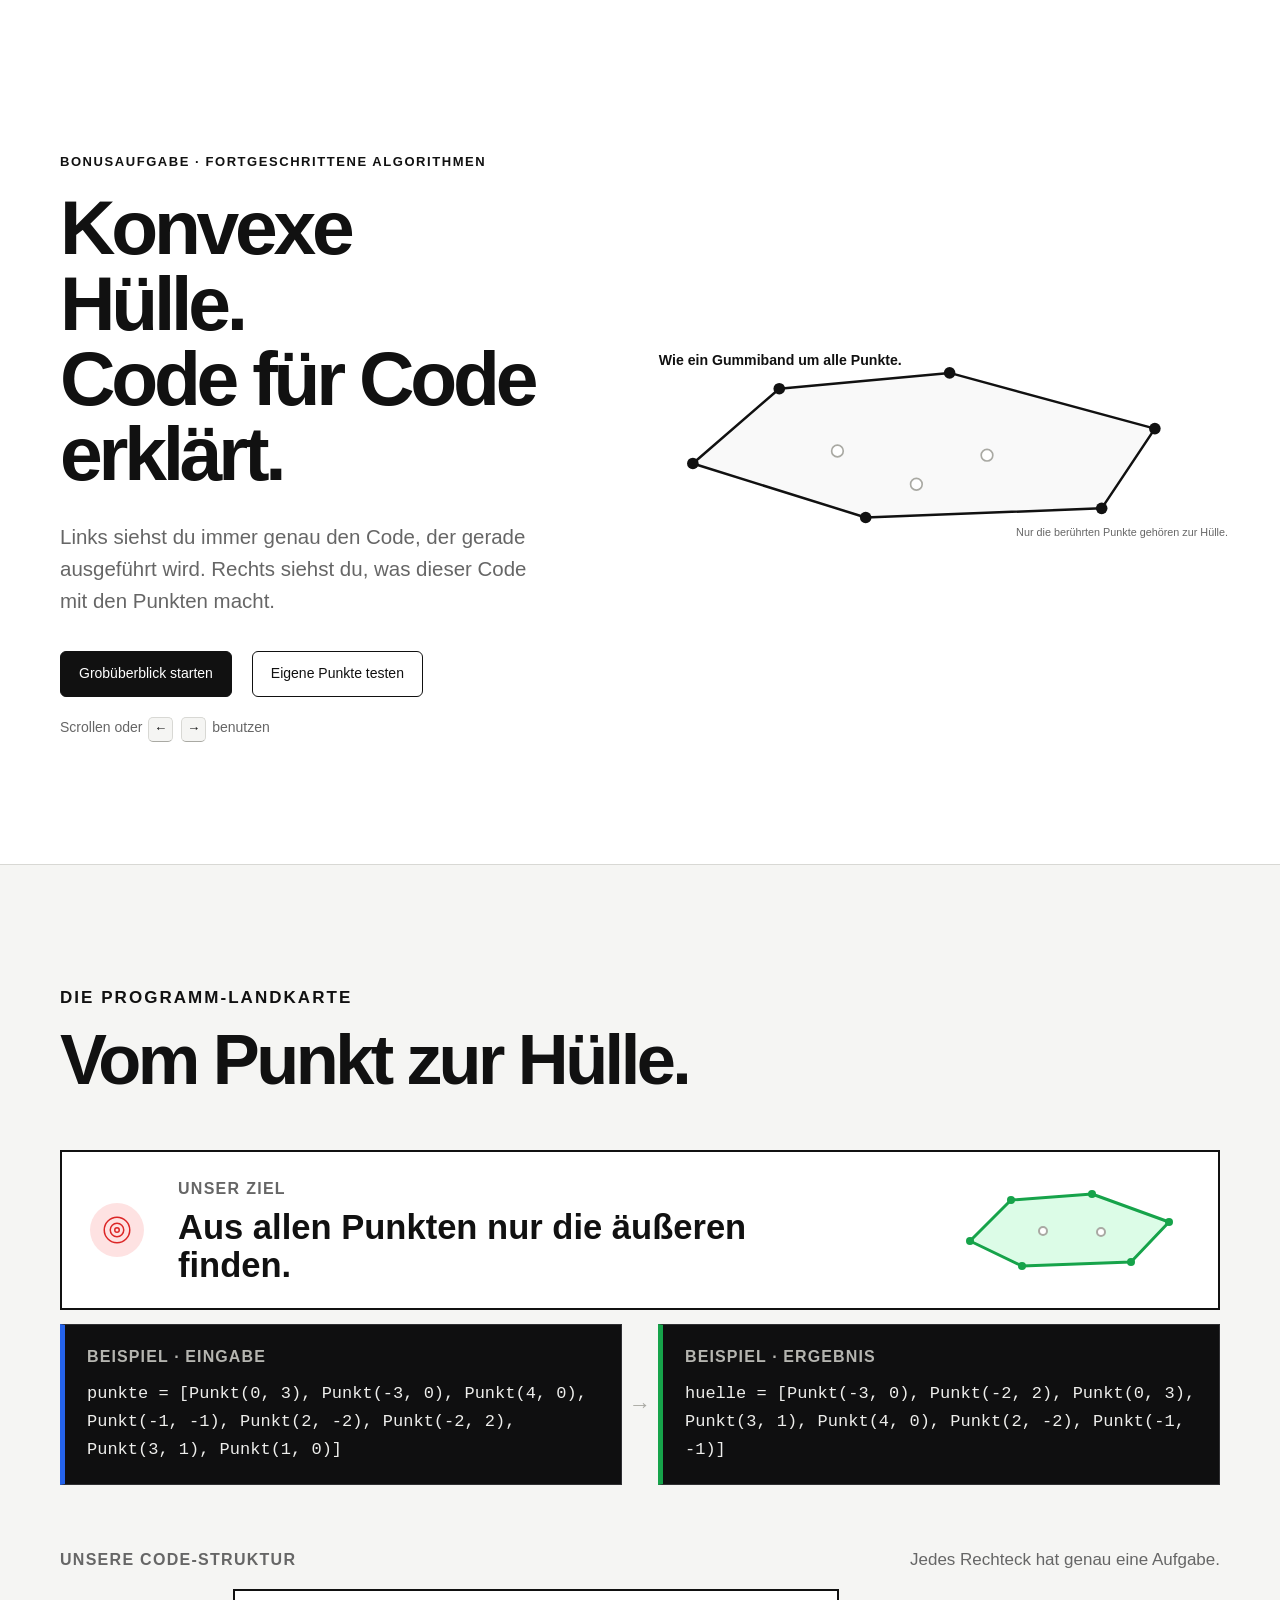
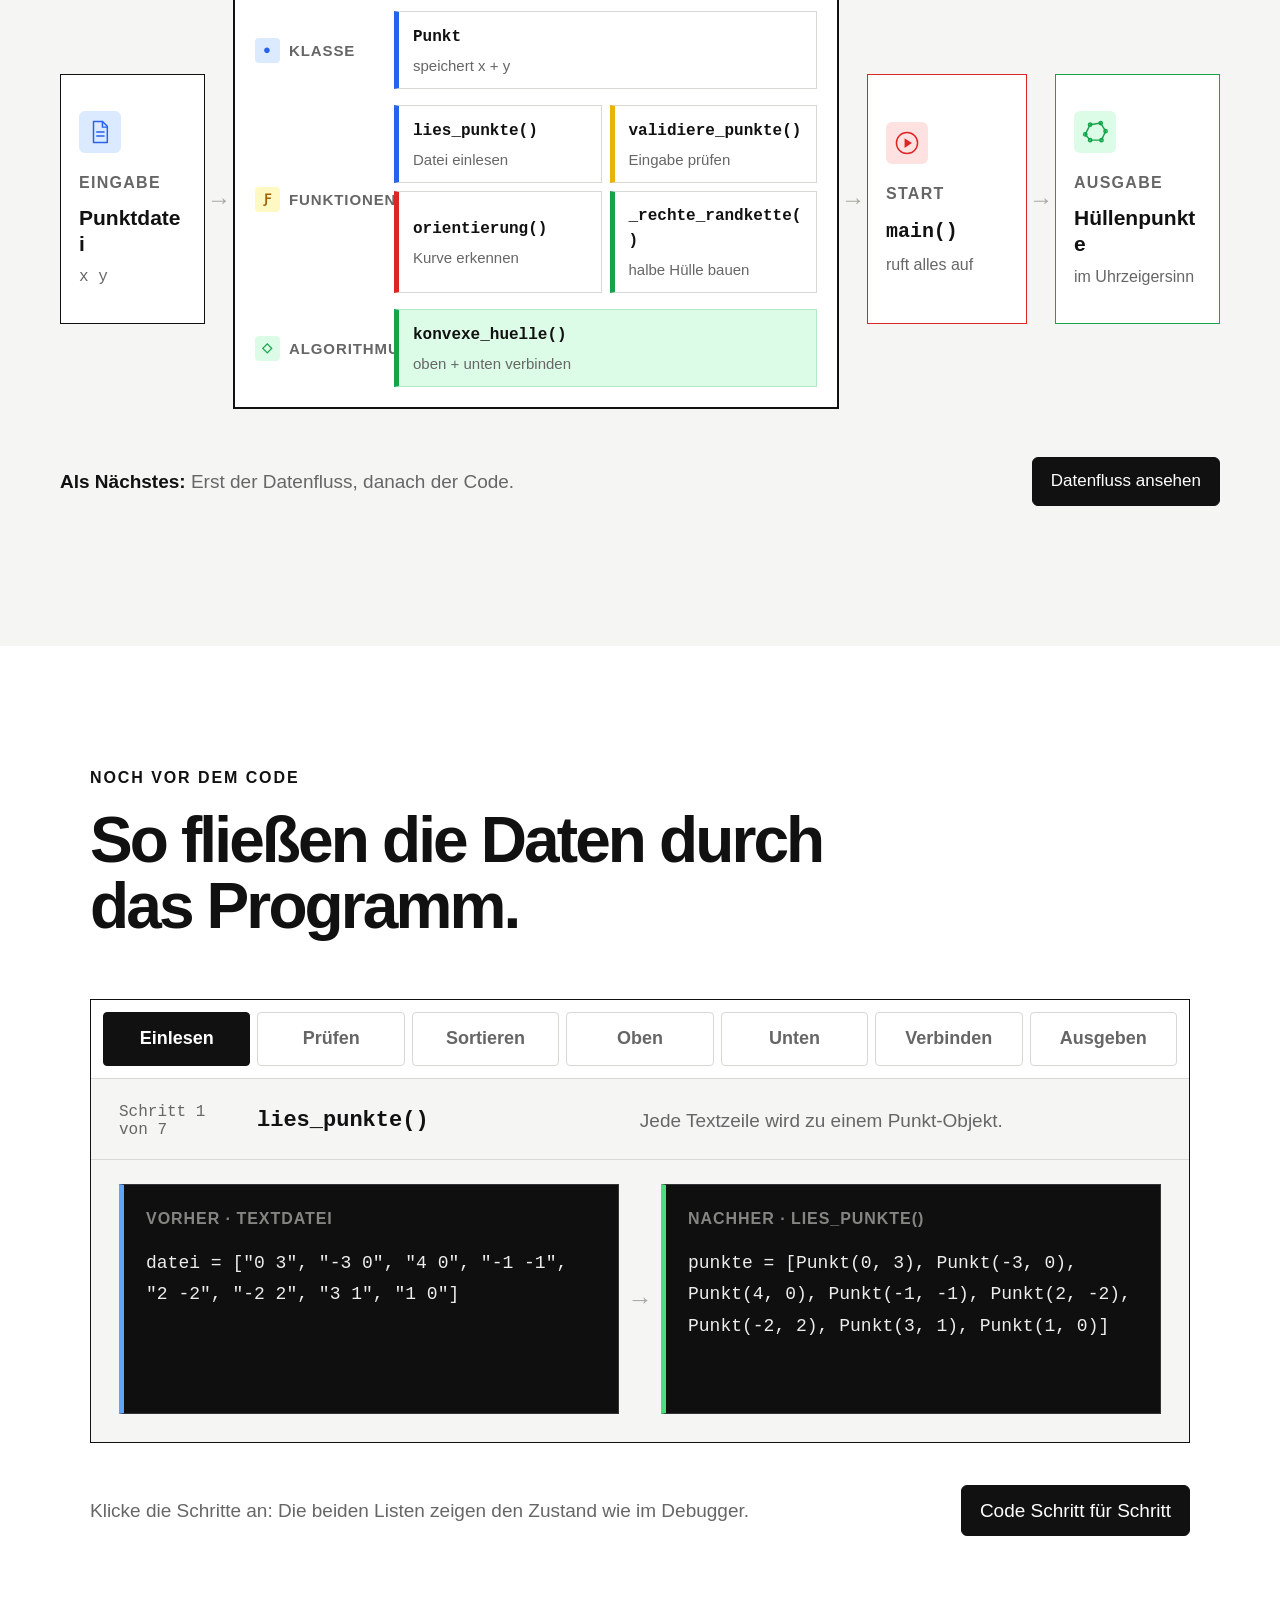
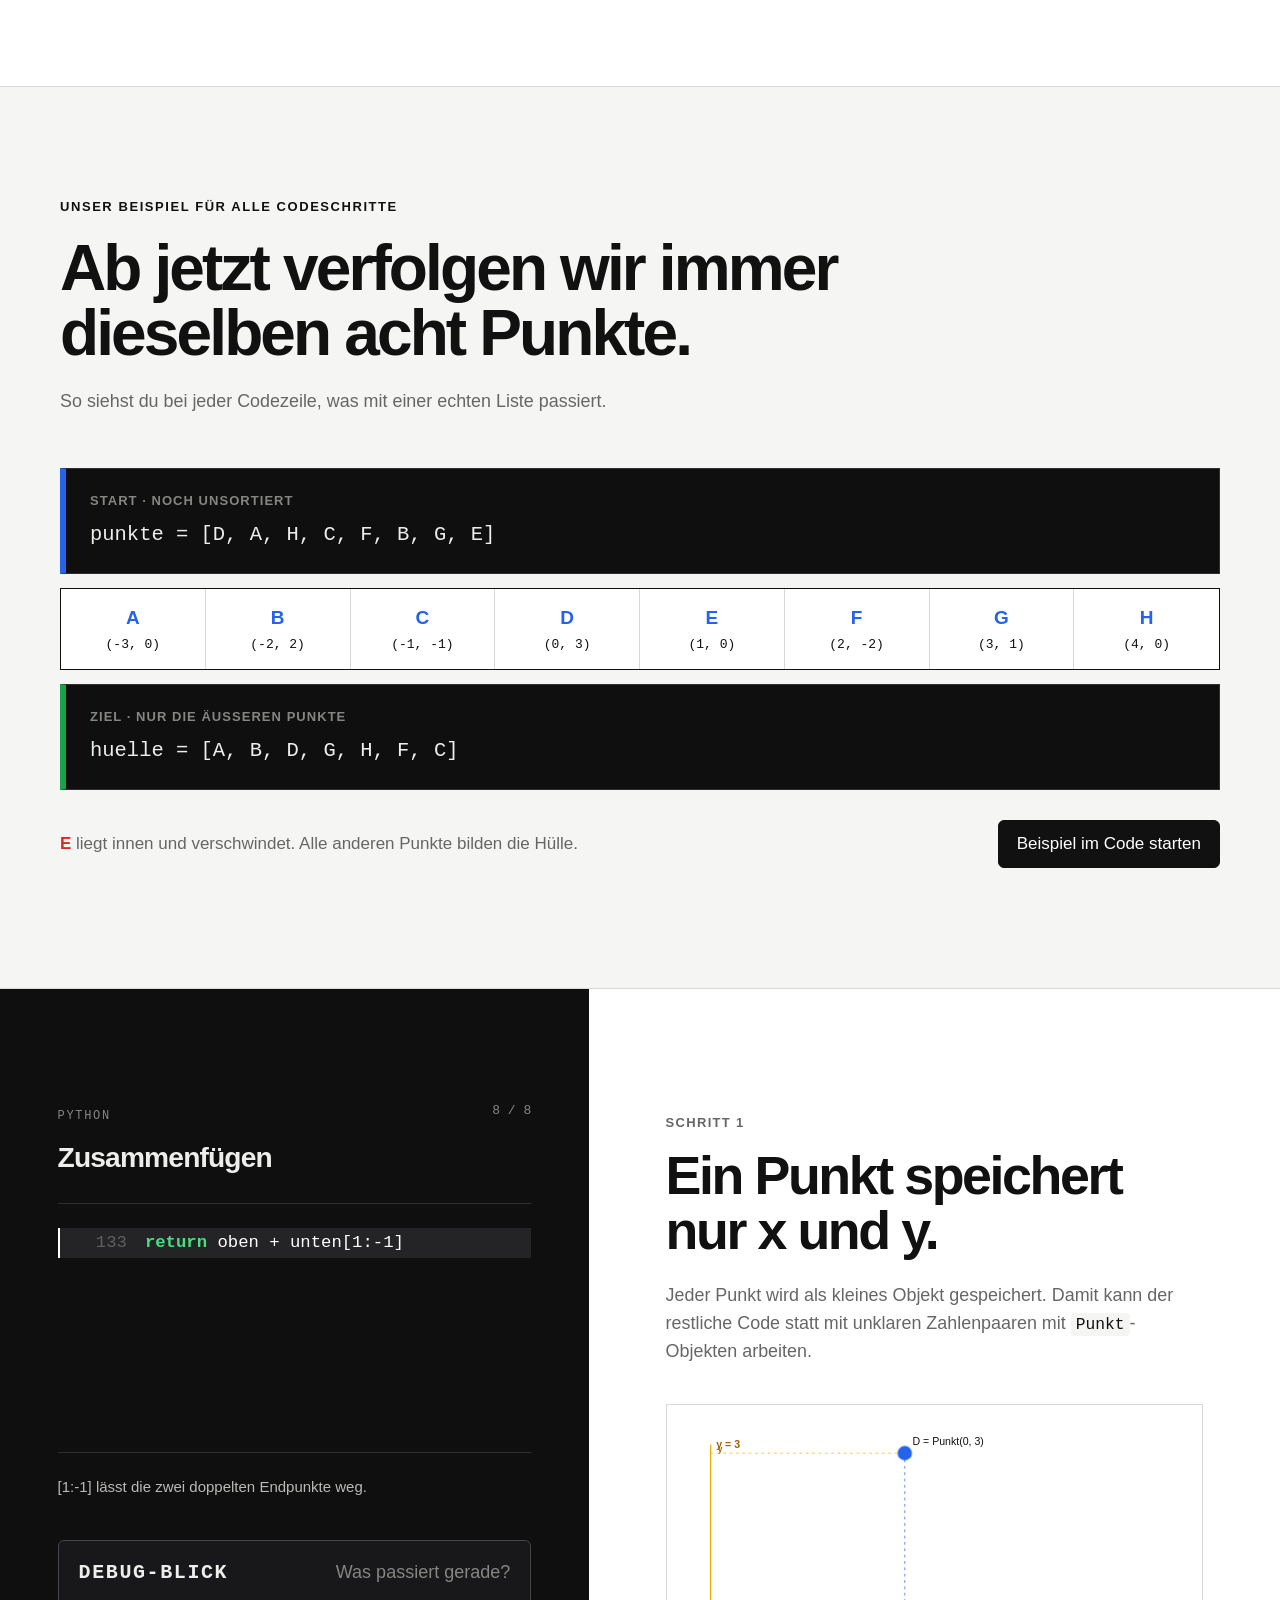
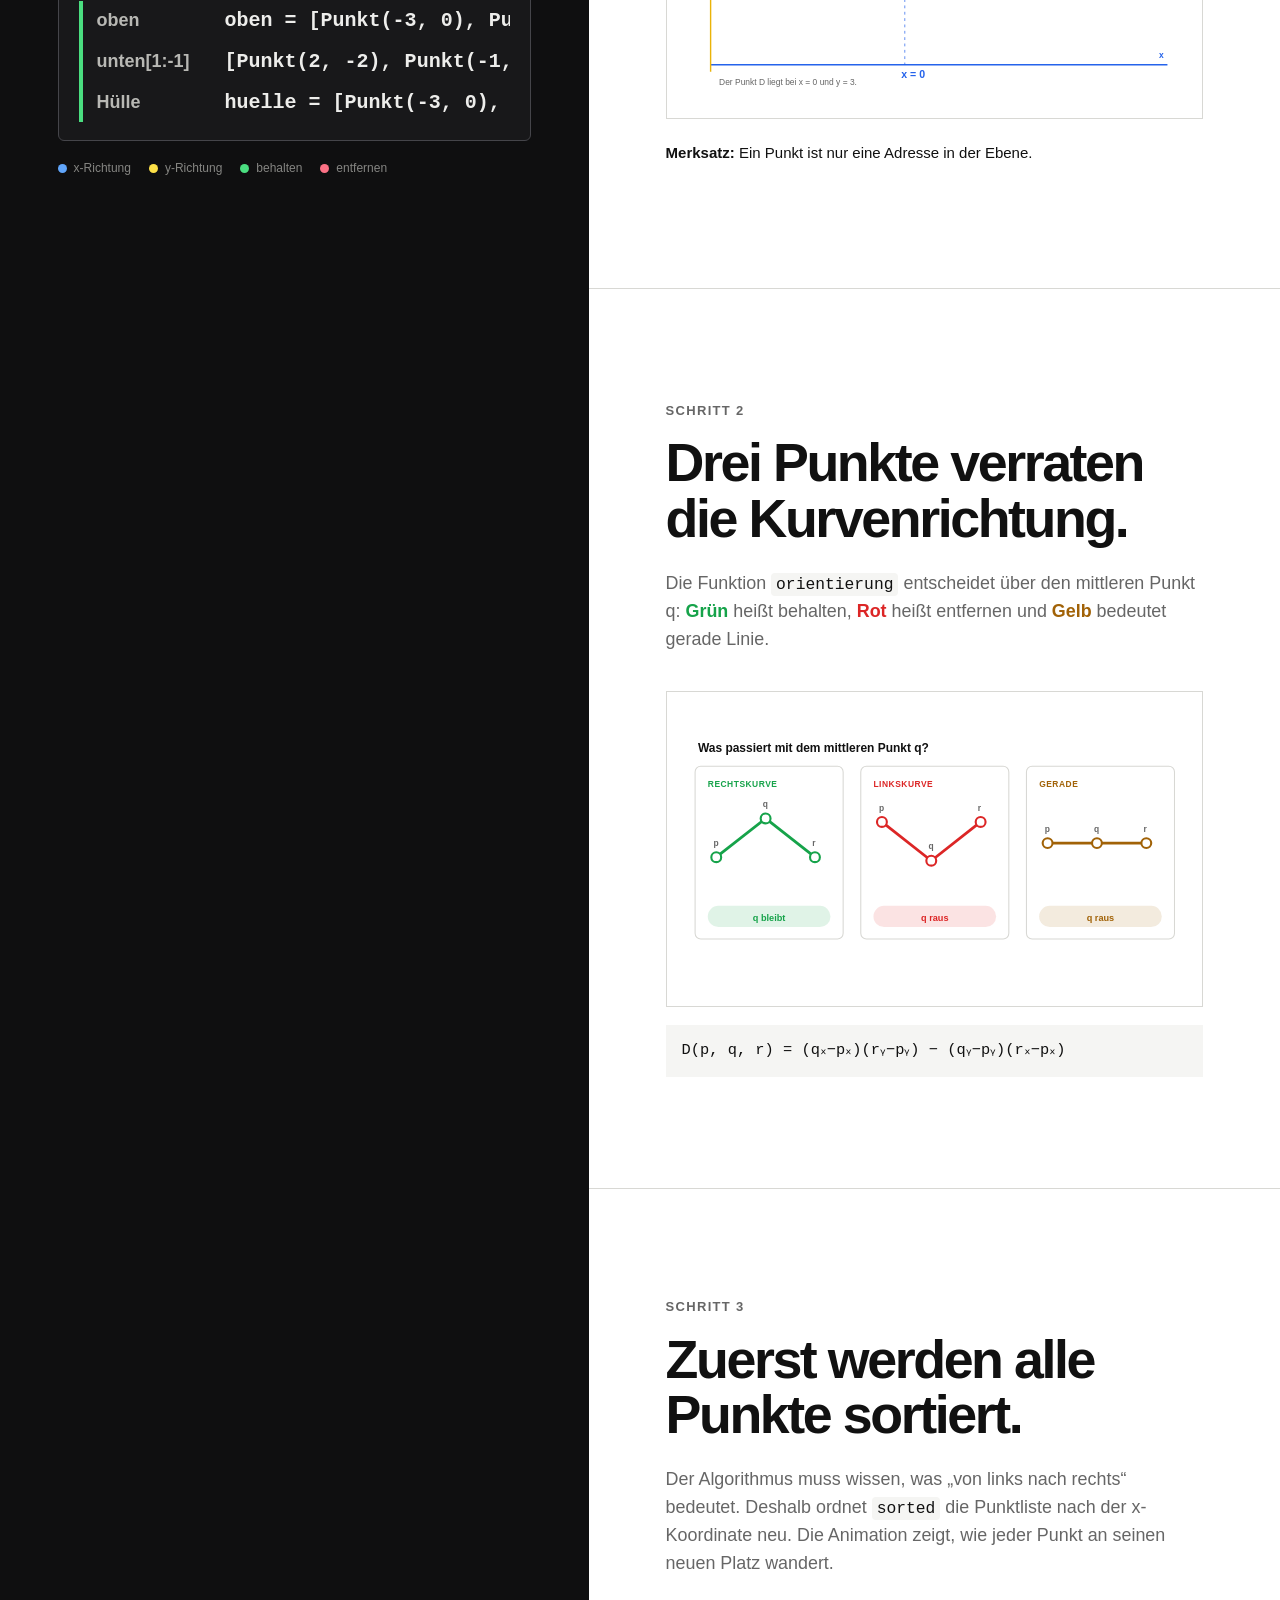
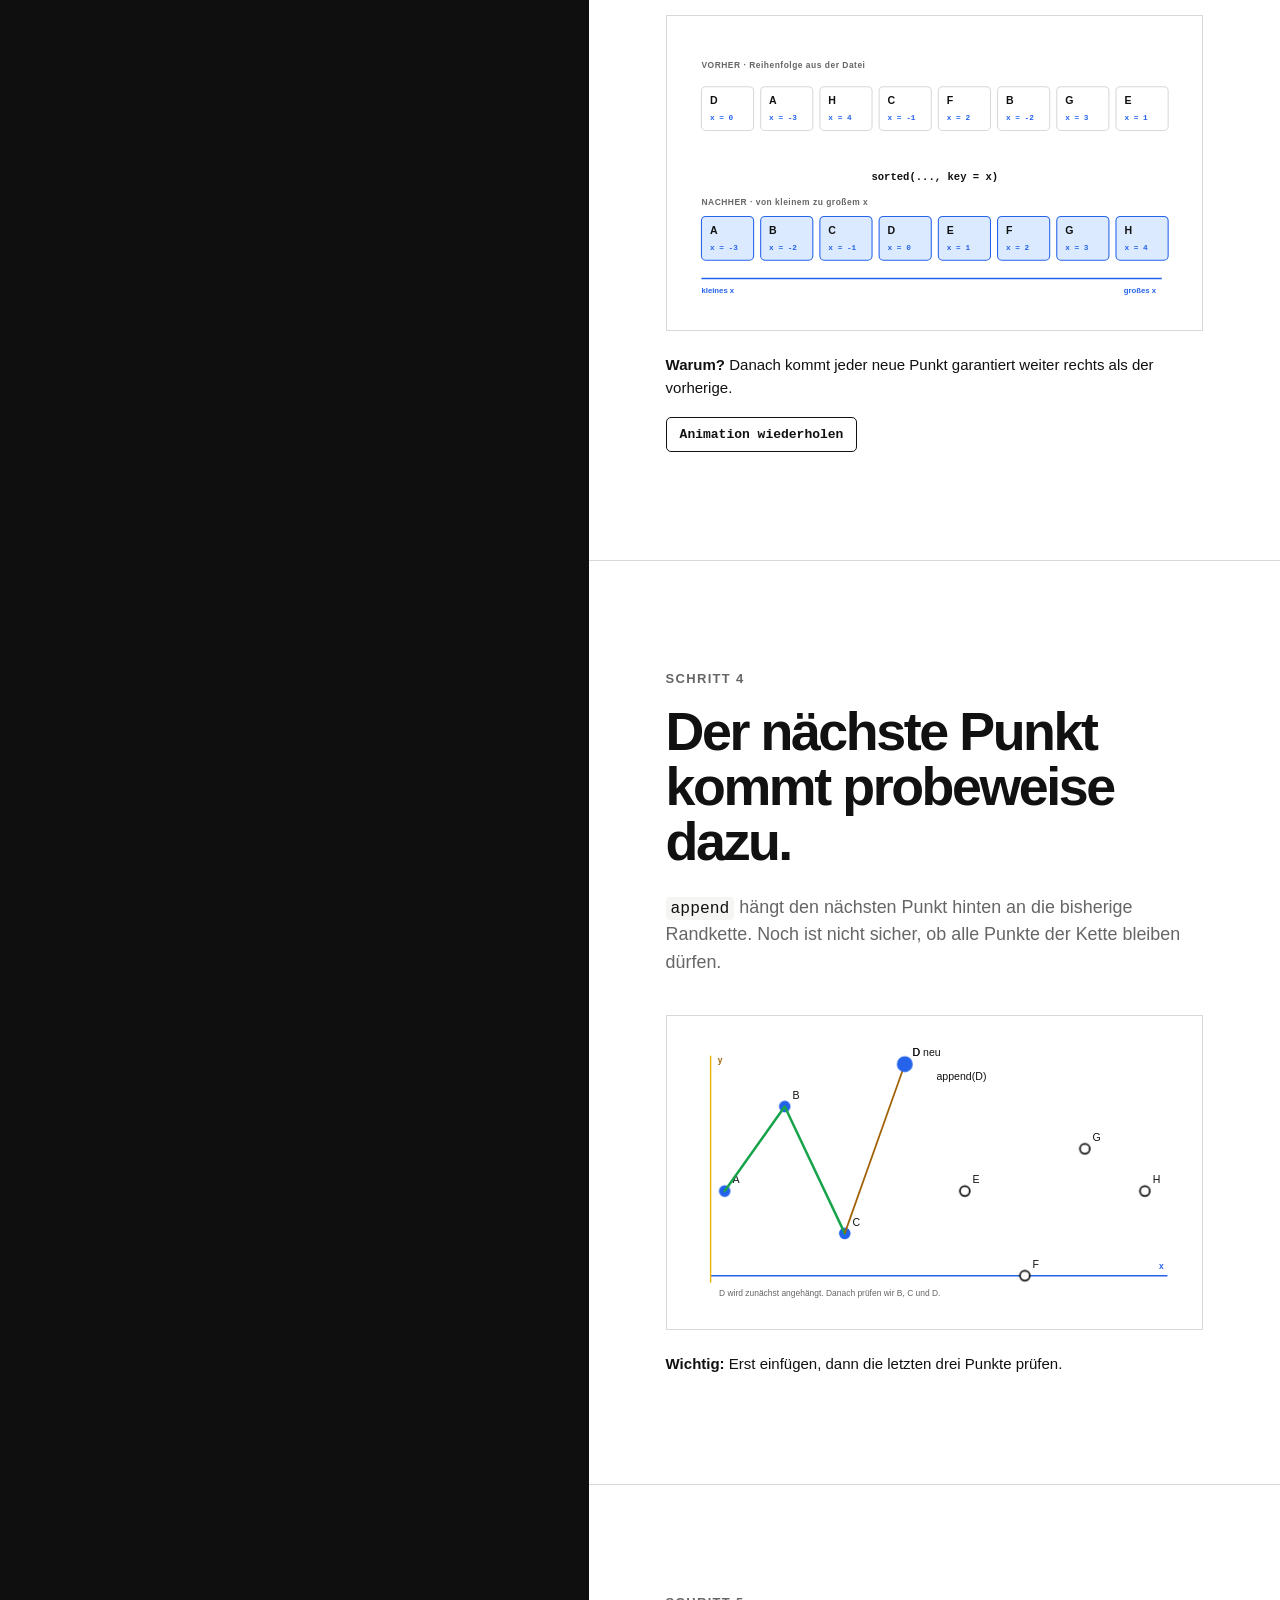
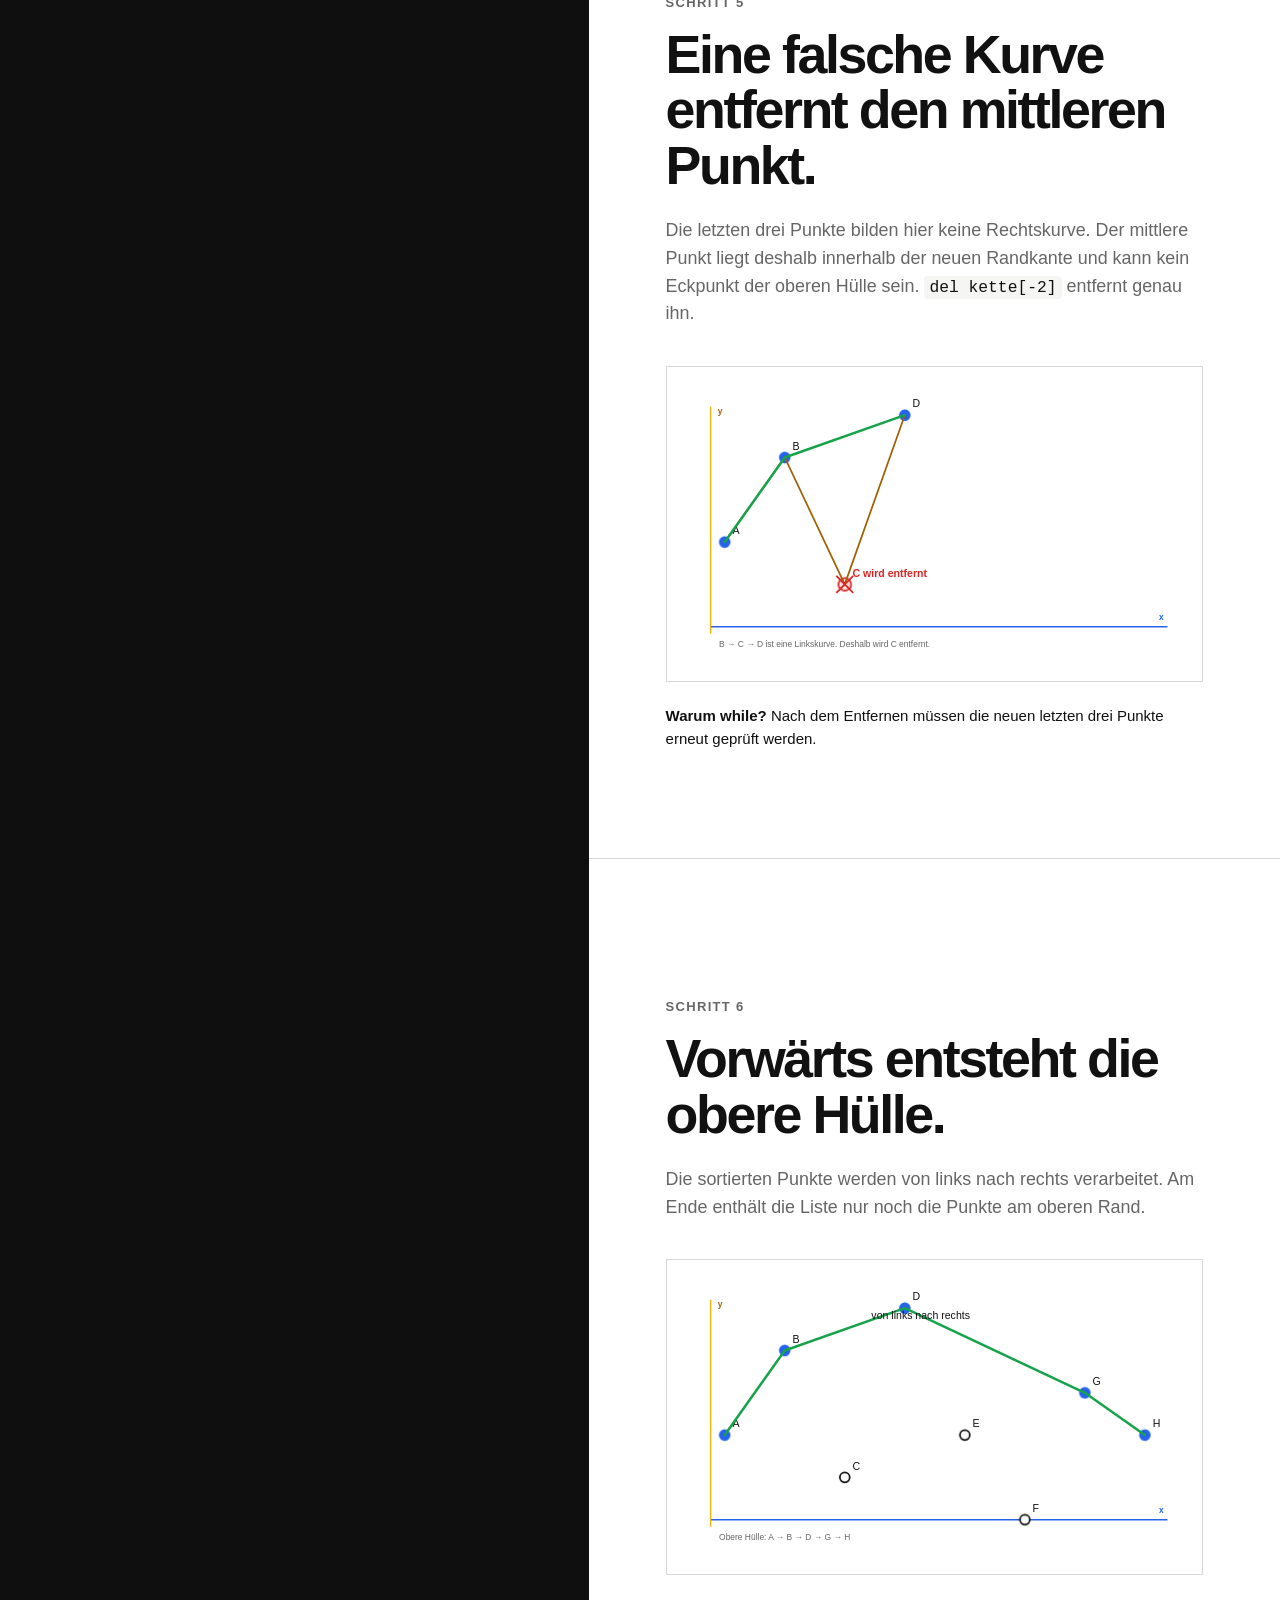
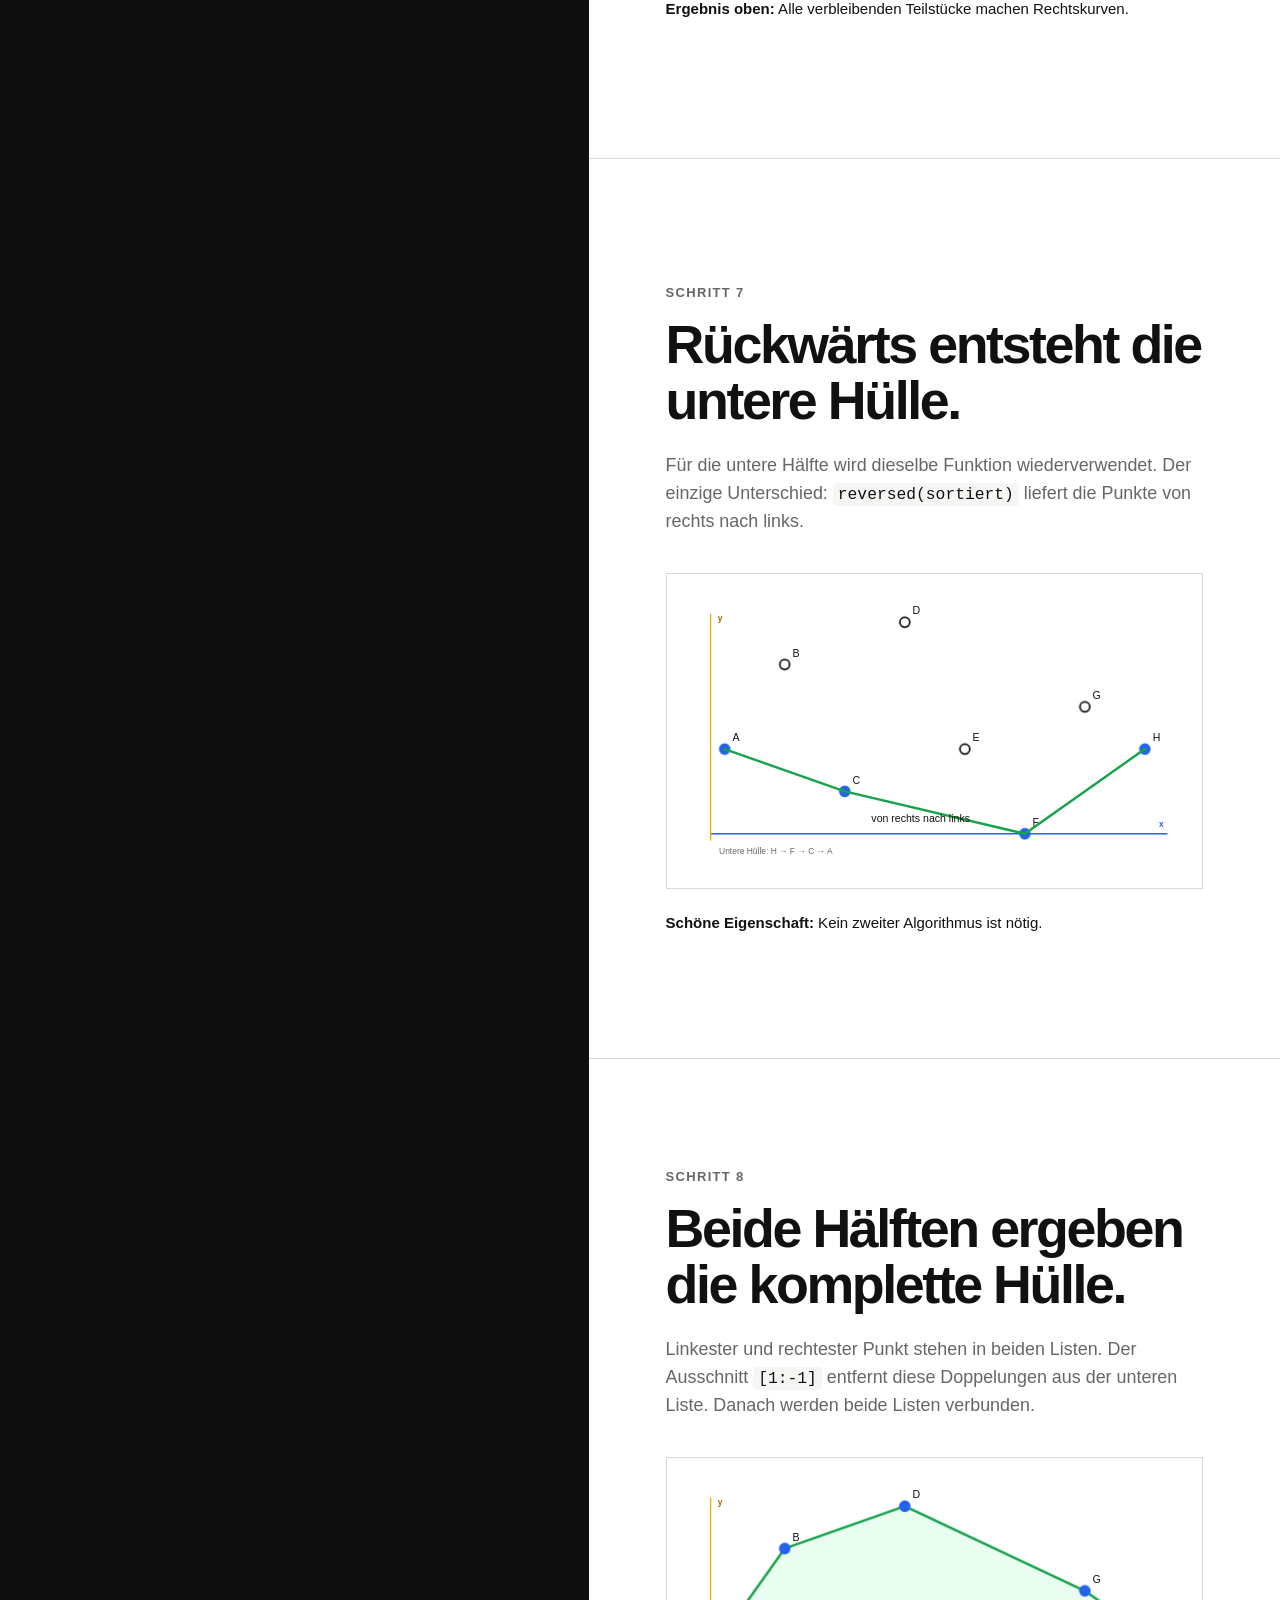
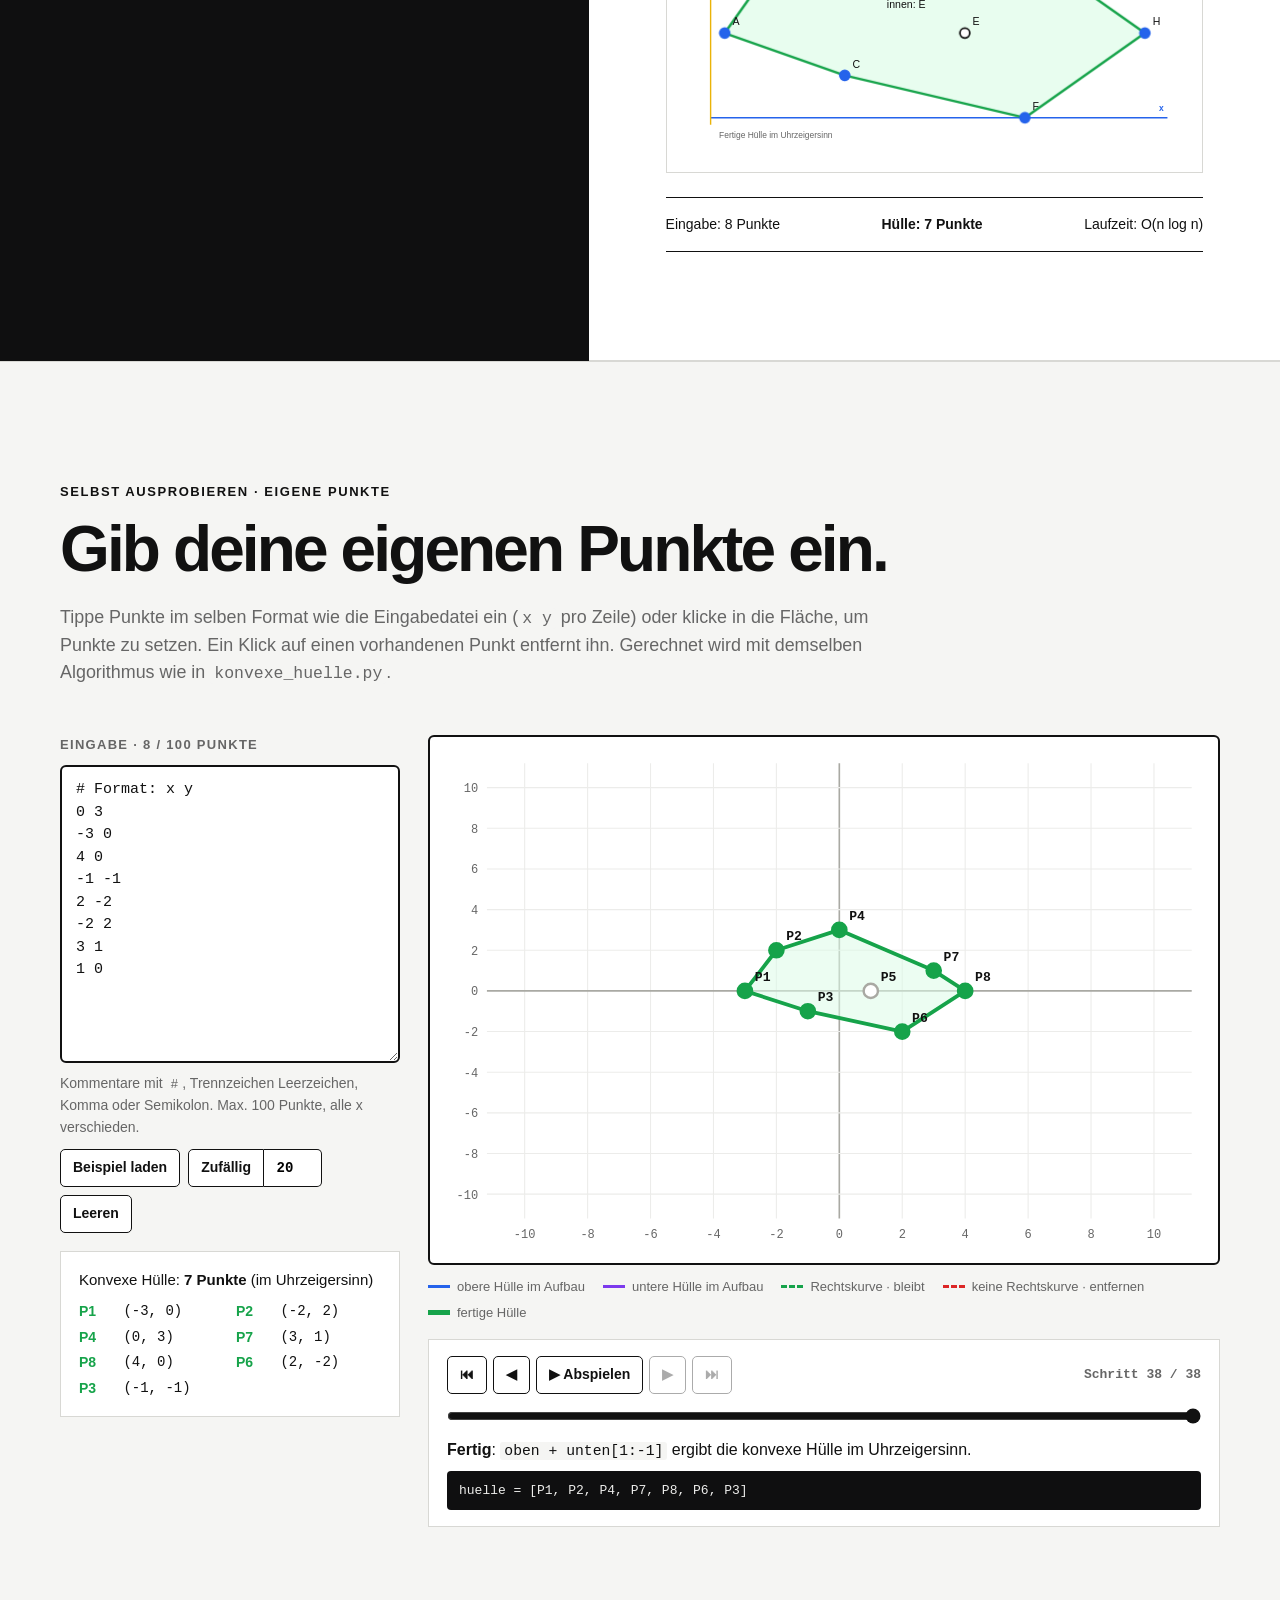
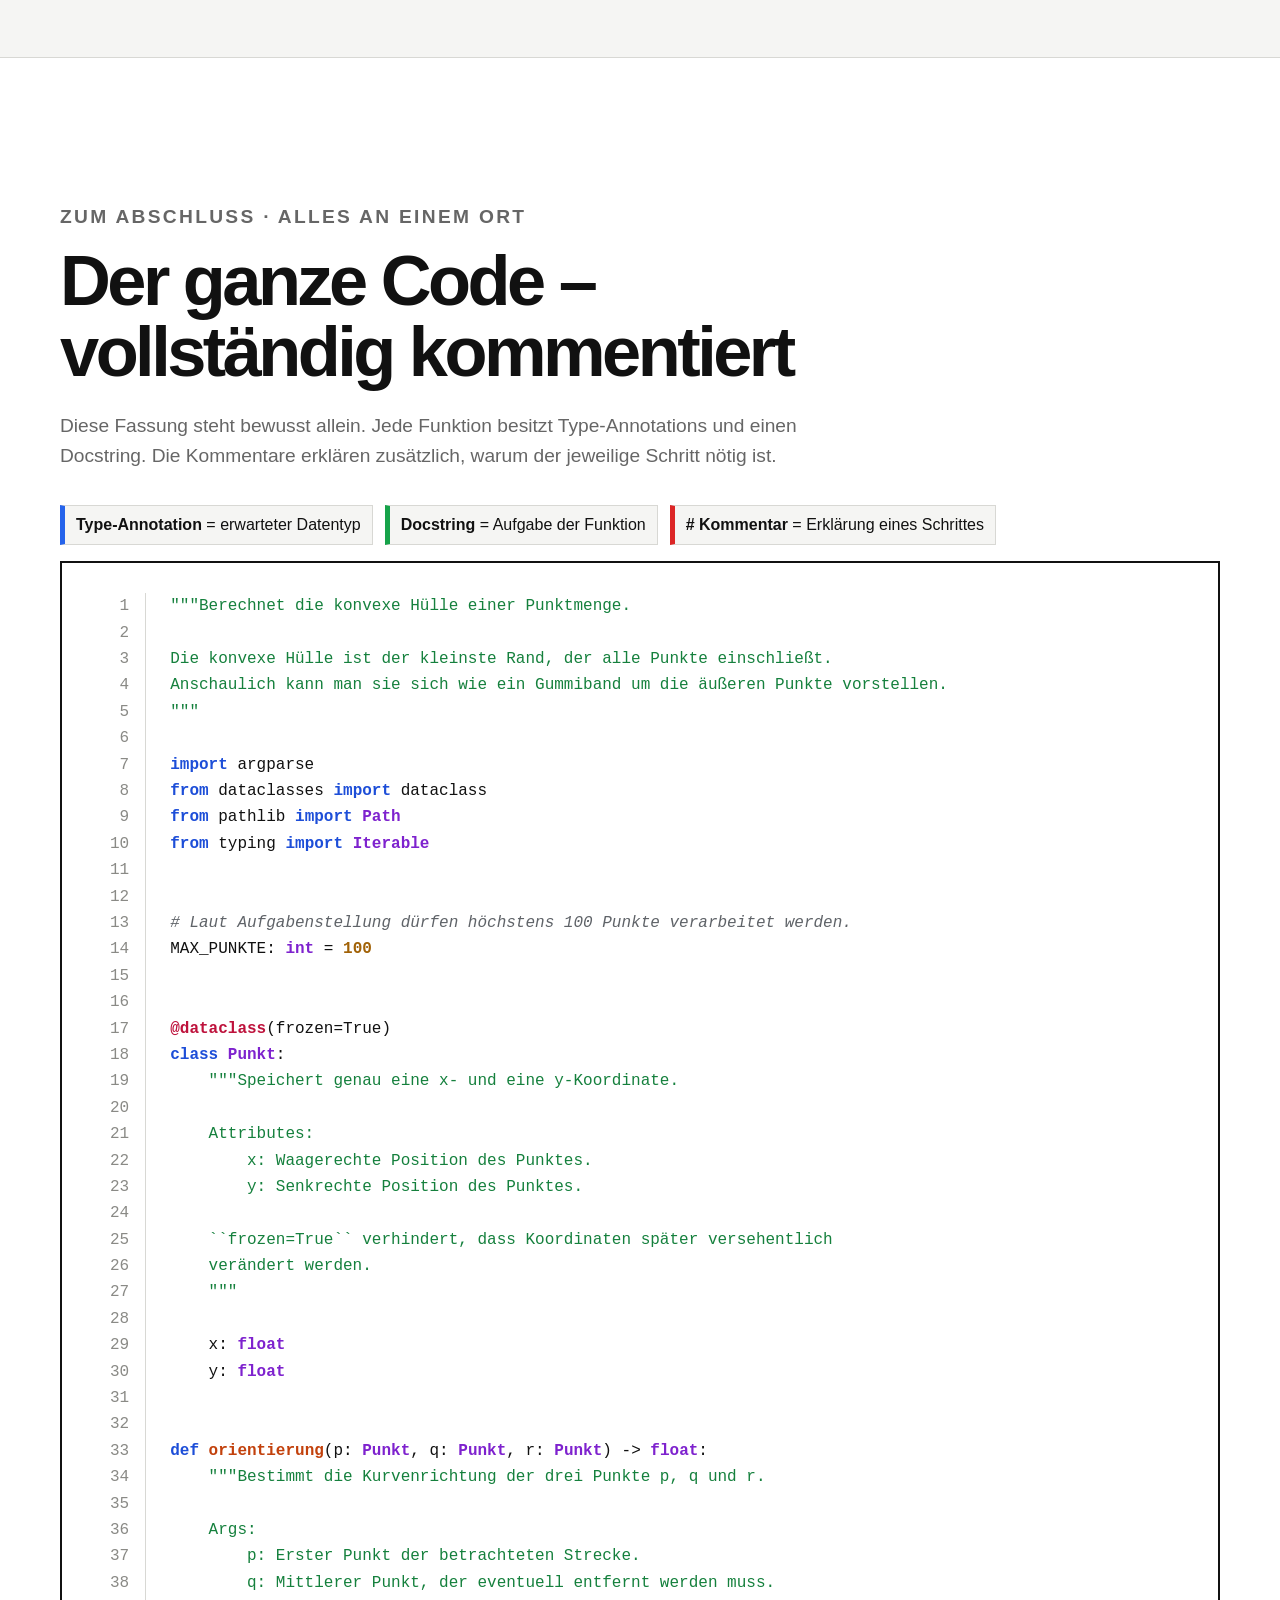
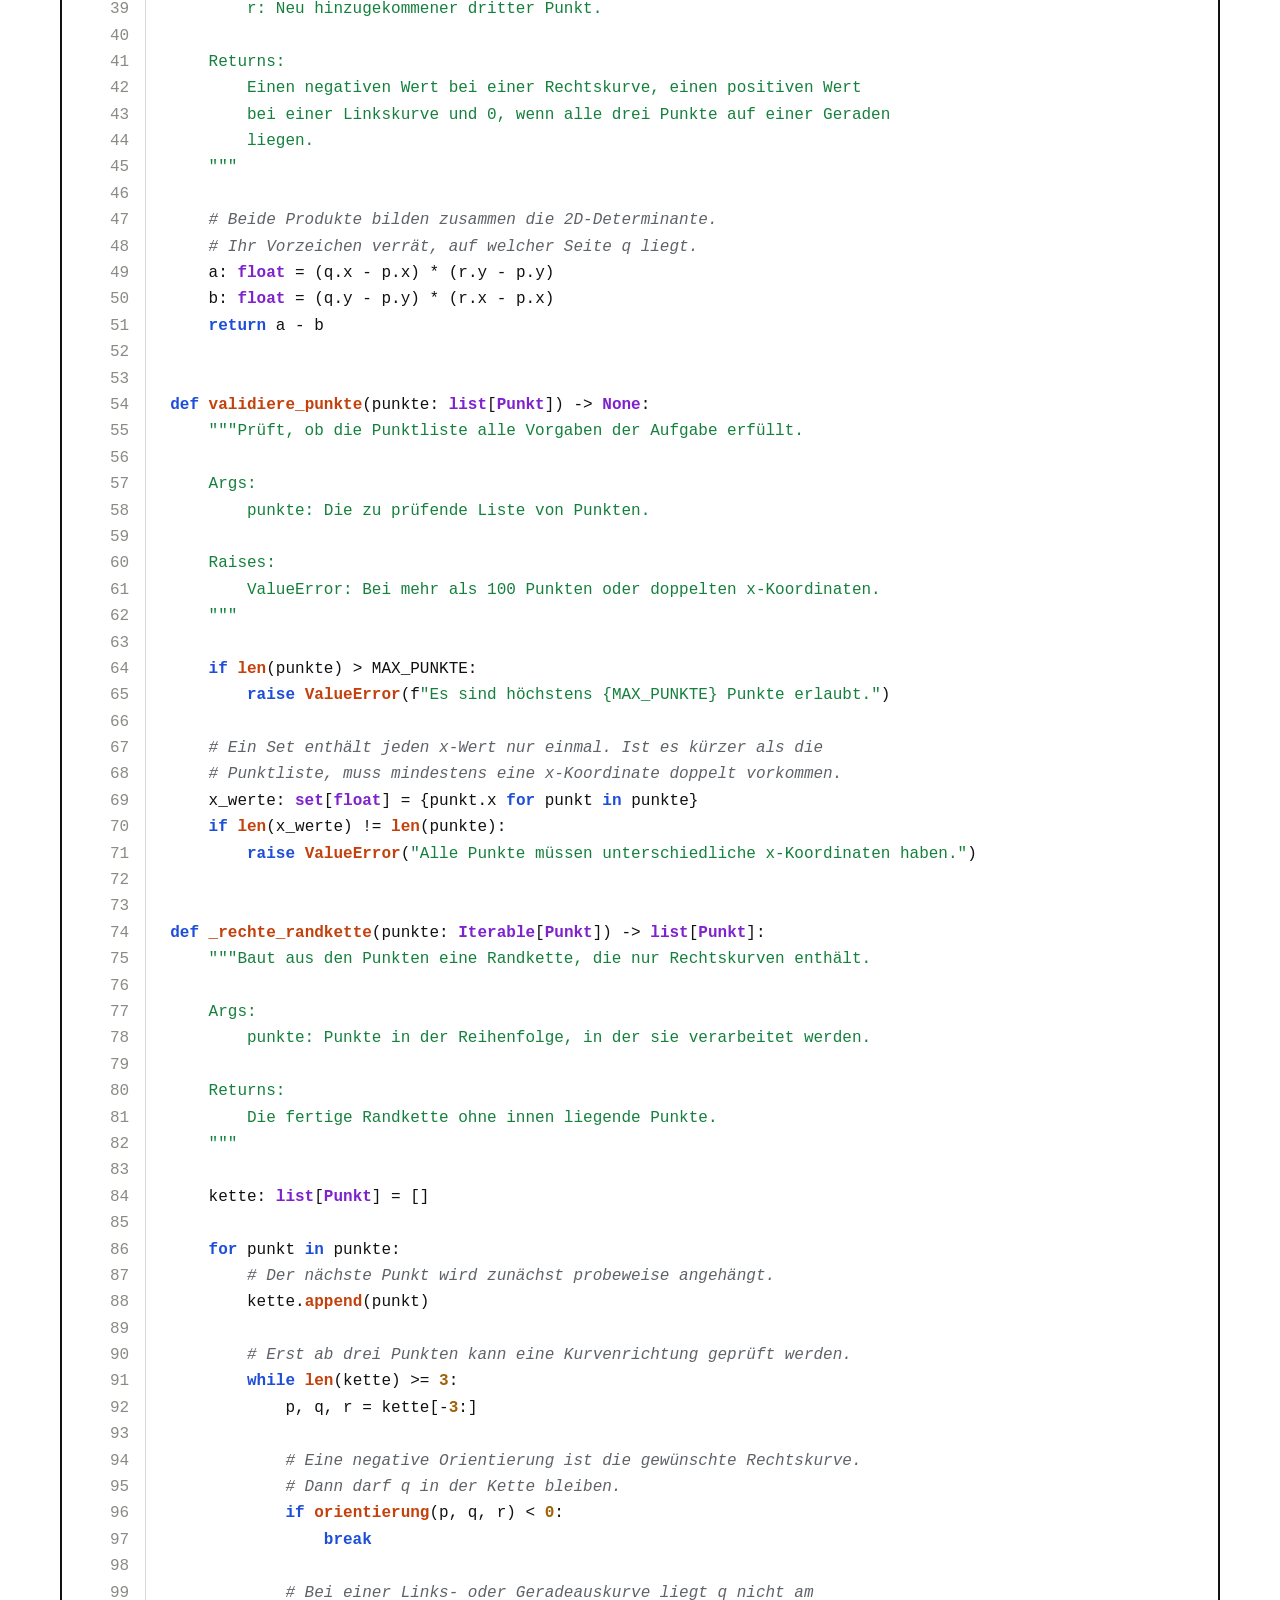
==== commit fbd56784: "Schritt 2: doppeltes Rechenbeispiel entfernt (steht schon im Debug-Blick) Co-Authored-By: Claude Opu" ====
--- a/visualisierung/index.html
+++ b/visualisierung/index.html
@@ -292,16 +292,6 @@
         </p>
         <div class="viz-card"><svg class="viz" role="img" aria-label="Rechtskurve und Determinante"></svg></div>
         <p class="formula">D(p, q, r) = (qₓ−pₓ)(rᵧ−pᵧ) − (qᵧ−pᵧ)(rₓ−pₓ)</p>
-        <div class="worked-example" aria-label="Ausgerechnetes Beispiel für eine Rechtskurve">
-          <span class="worked-title">BEISPIEL AUS UNSERER LISTE</span>
-          <div class="worked-points">
-            <code><b>p = A</b> = Punkt(-3, 0)</code>
-            <code><b>q = B</b> = Punkt(-2, 2)</code>
-            <code><b>r = C</b> = Punkt(-1, -1)</code>
-          </div>
-          <code class="worked-calculation">D = (1 · -1) - (2 · 2) = -5</code>
-          <strong class="worked-result">-5 &lt; 0 · Rechtskurve · q bleibt</strong>
-        </div>
       </article>
 
       <article class="step" id="schritt-3" data-step="2">
--- a/visualisierung/styles.css
+++ b/visualisierung/styles.css
@@ -237,12 +237,6 @@
 .replay-button { align-self: flex-start; margin-top: 18px; padding: 9px 13px; border: 1px solid var(--ink); border-radius: 5px; background: white; color: var(--ink); font: 600 13px "SFMono-Regular", monospace; cursor: pointer; }
 .replay-button:hover { background: var(--ink); color: white; }
 .formula { max-width: 700px; margin: 18px 0 0; padding: 14px 16px; background: var(--faint); font-size: clamp(13px, 1.2vw, 17px); overflow-x: auto; white-space: nowrap; }
-.worked-example { max-width: 700px; margin-top: 14px; padding: 18px; border: 1px solid var(--ink); background: white; }
-.worked-title { display: block; color: var(--muted); font-size: 12px; font-weight: 800; letter-spacing: .09em; }
-.worked-points { margin-top: 12px; display: grid; grid-template-columns: repeat(3, minmax(0, 1fr)); gap: 8px; }
-.worked-points code { padding: 10px; border-left: 4px solid var(--blue); border-radius: 0; background: var(--blue-soft); font-size: 13px; overflow-wrap: anywhere; }
-.worked-calculation { display: block; margin-top: 12px; padding: 12px !important; border-radius: 0 !important; background: var(--faint) !important; font-size: 15px !important; }
-.worked-result { display: block; margin-top: 10px; padding: 11px 13px; border-left: 5px solid var(--green); background: var(--green-soft); color: #0b6b2d; }
 .result { max-width: 760px; margin-top: 24px; display: flex; justify-content: space-between; gap: 10px; padding: 16px 0; border-top: 1px solid var(--ink); border-bottom: 1px solid var(--ink); font-size: 14px; }
 
 .overview { max-width: 1180px; margin: 0 auto; padding: 120px 40px 150px; scroll-margin-top: 0; }
@@ -385,7 +379,6 @@
   .color-key { display: none; }
   .step { min-height: 100vh; padding: 10vh 24px; opacity: 1; }
   .step h2 { font-size: 38px; }
-  .worked-points { grid-template-columns: 1fr; }
   .result { flex-direction: column; }
   .overview { padding: 90px 24px 120px; }
   .flow-tabs { grid-template-columns: repeat(2, minmax(0, 1fr)); }
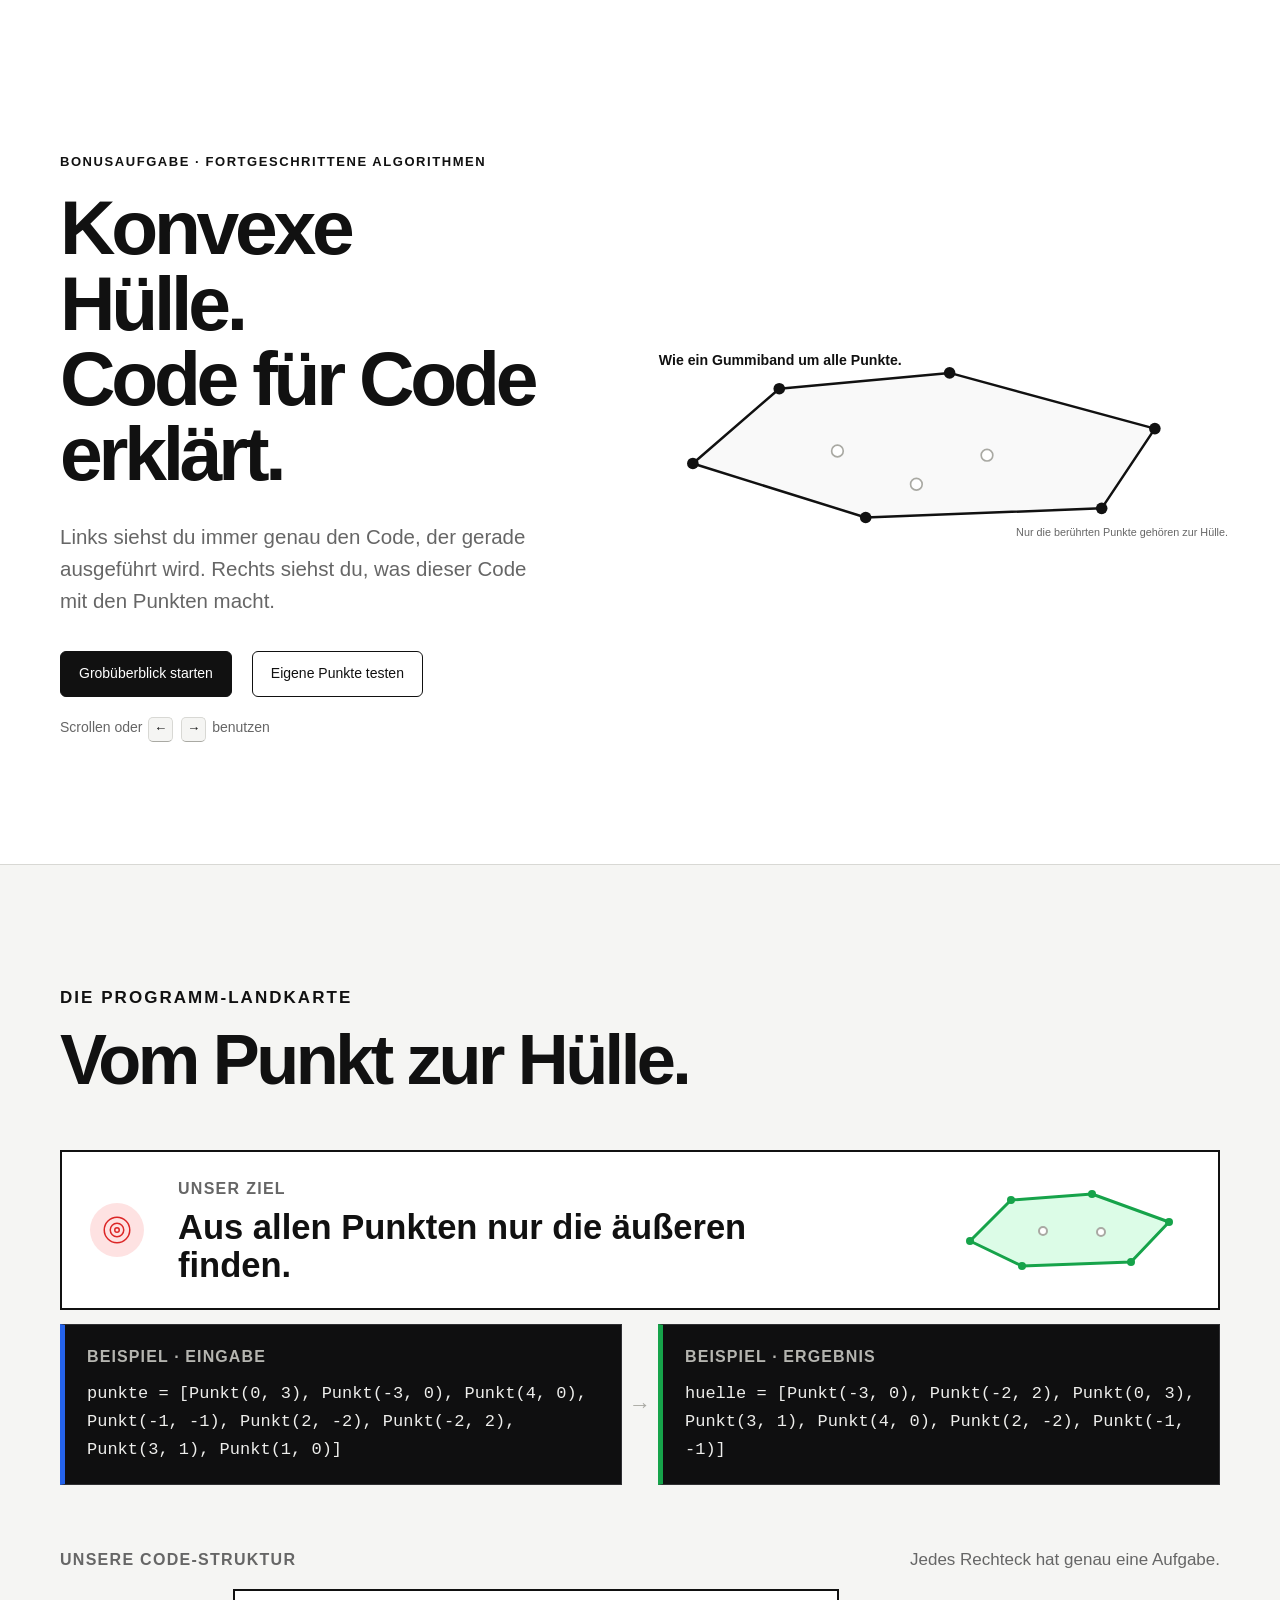
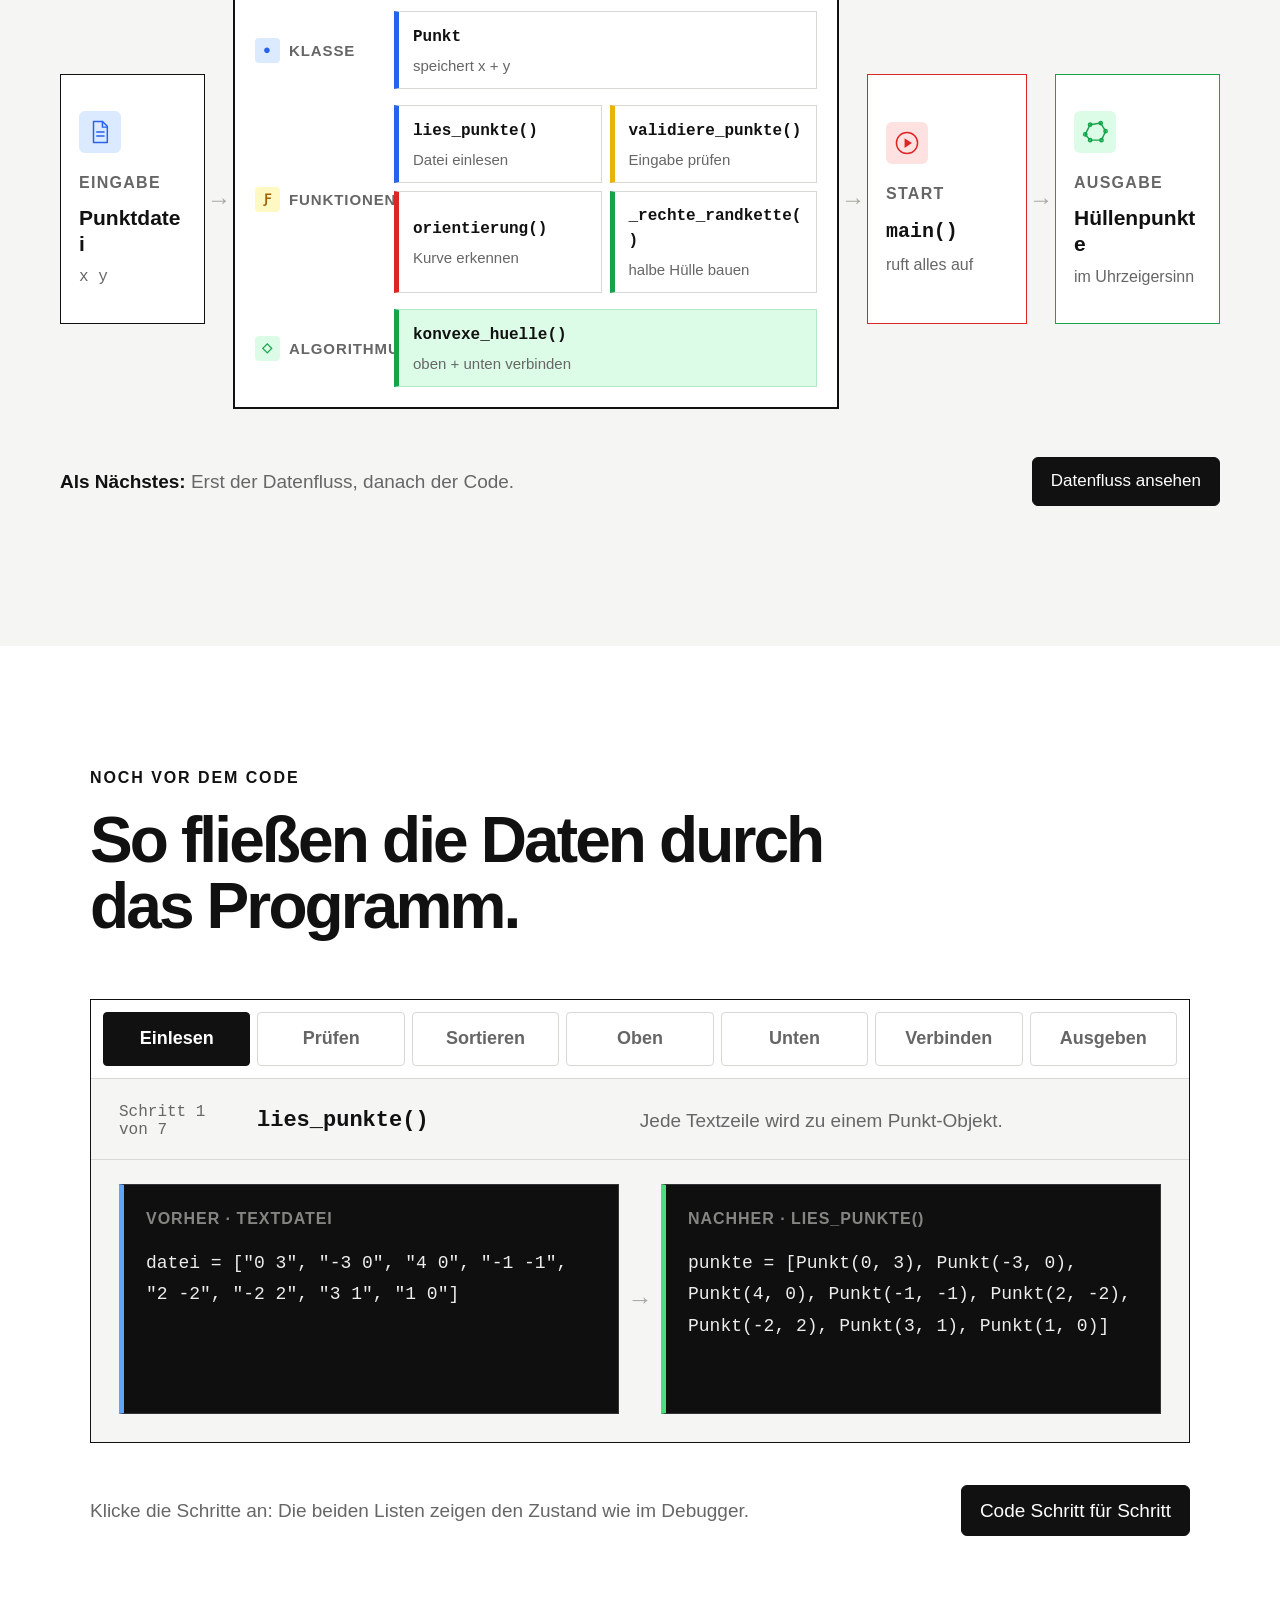
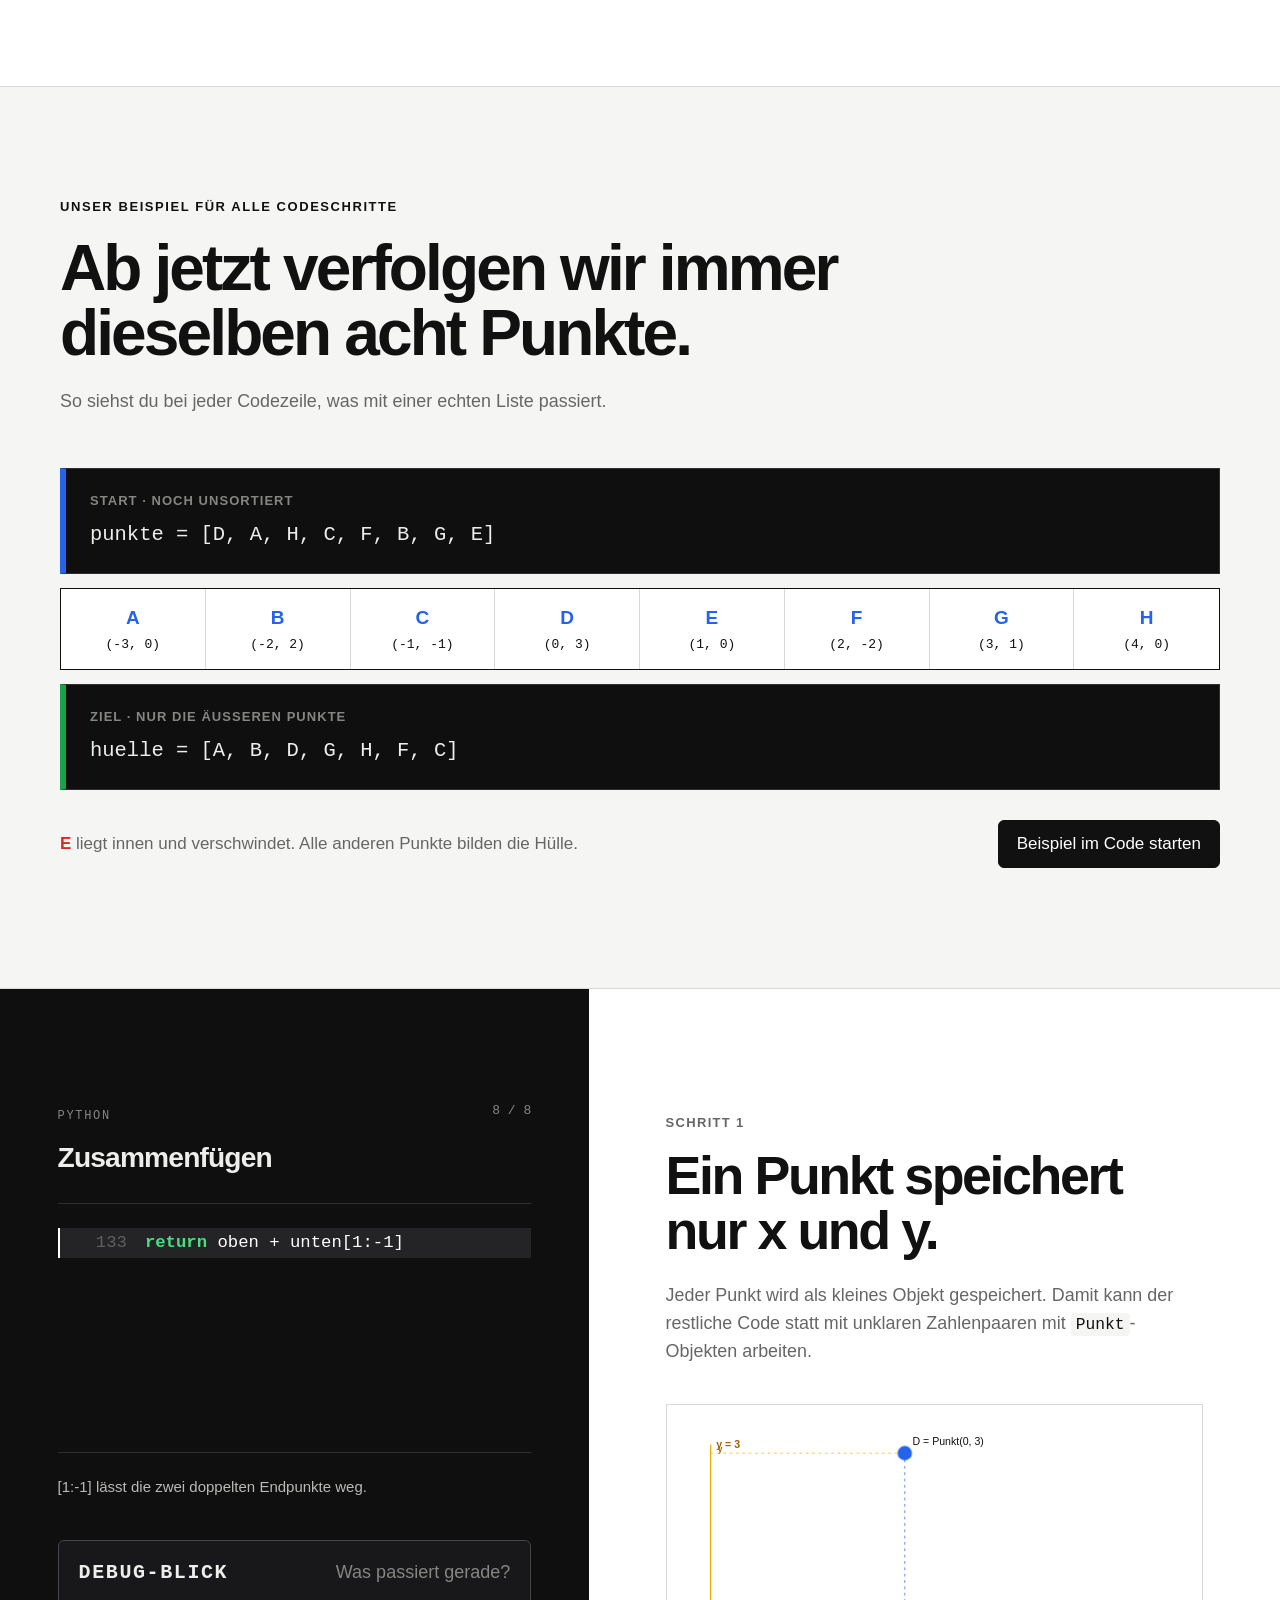
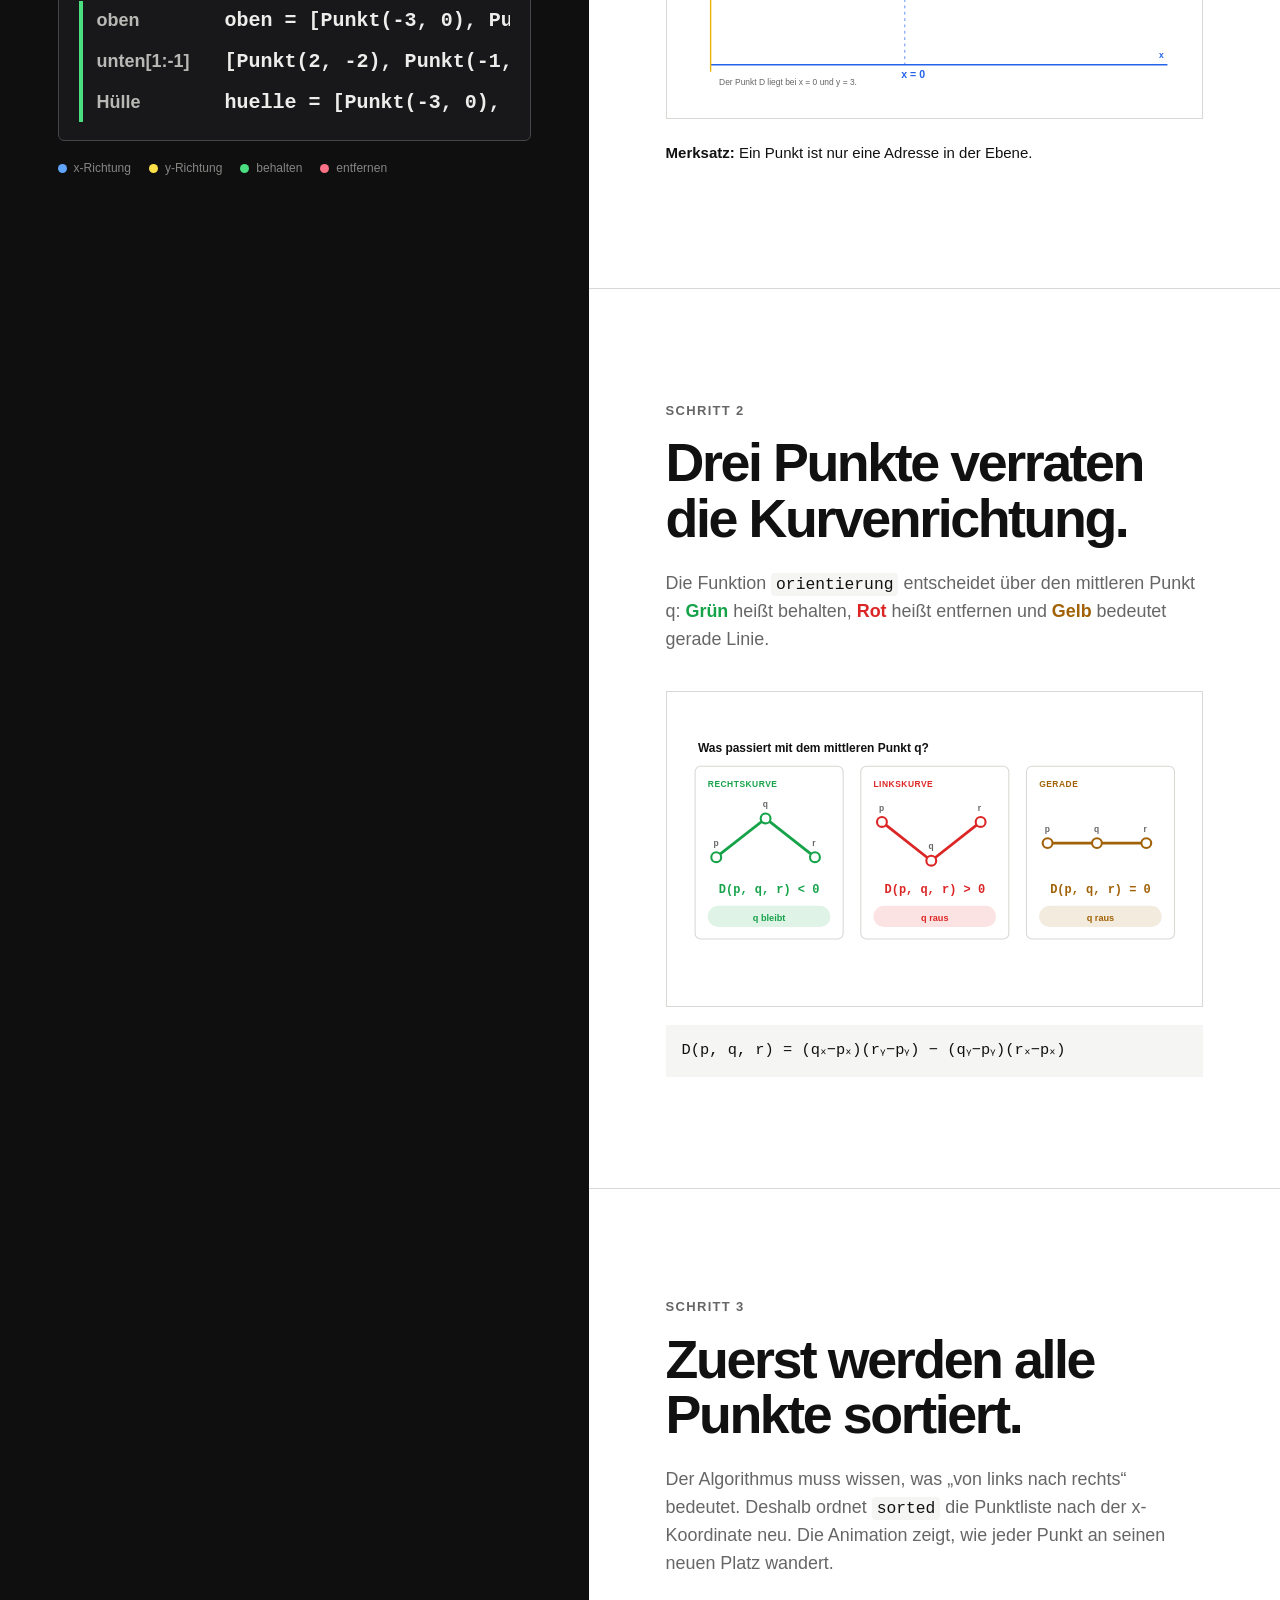
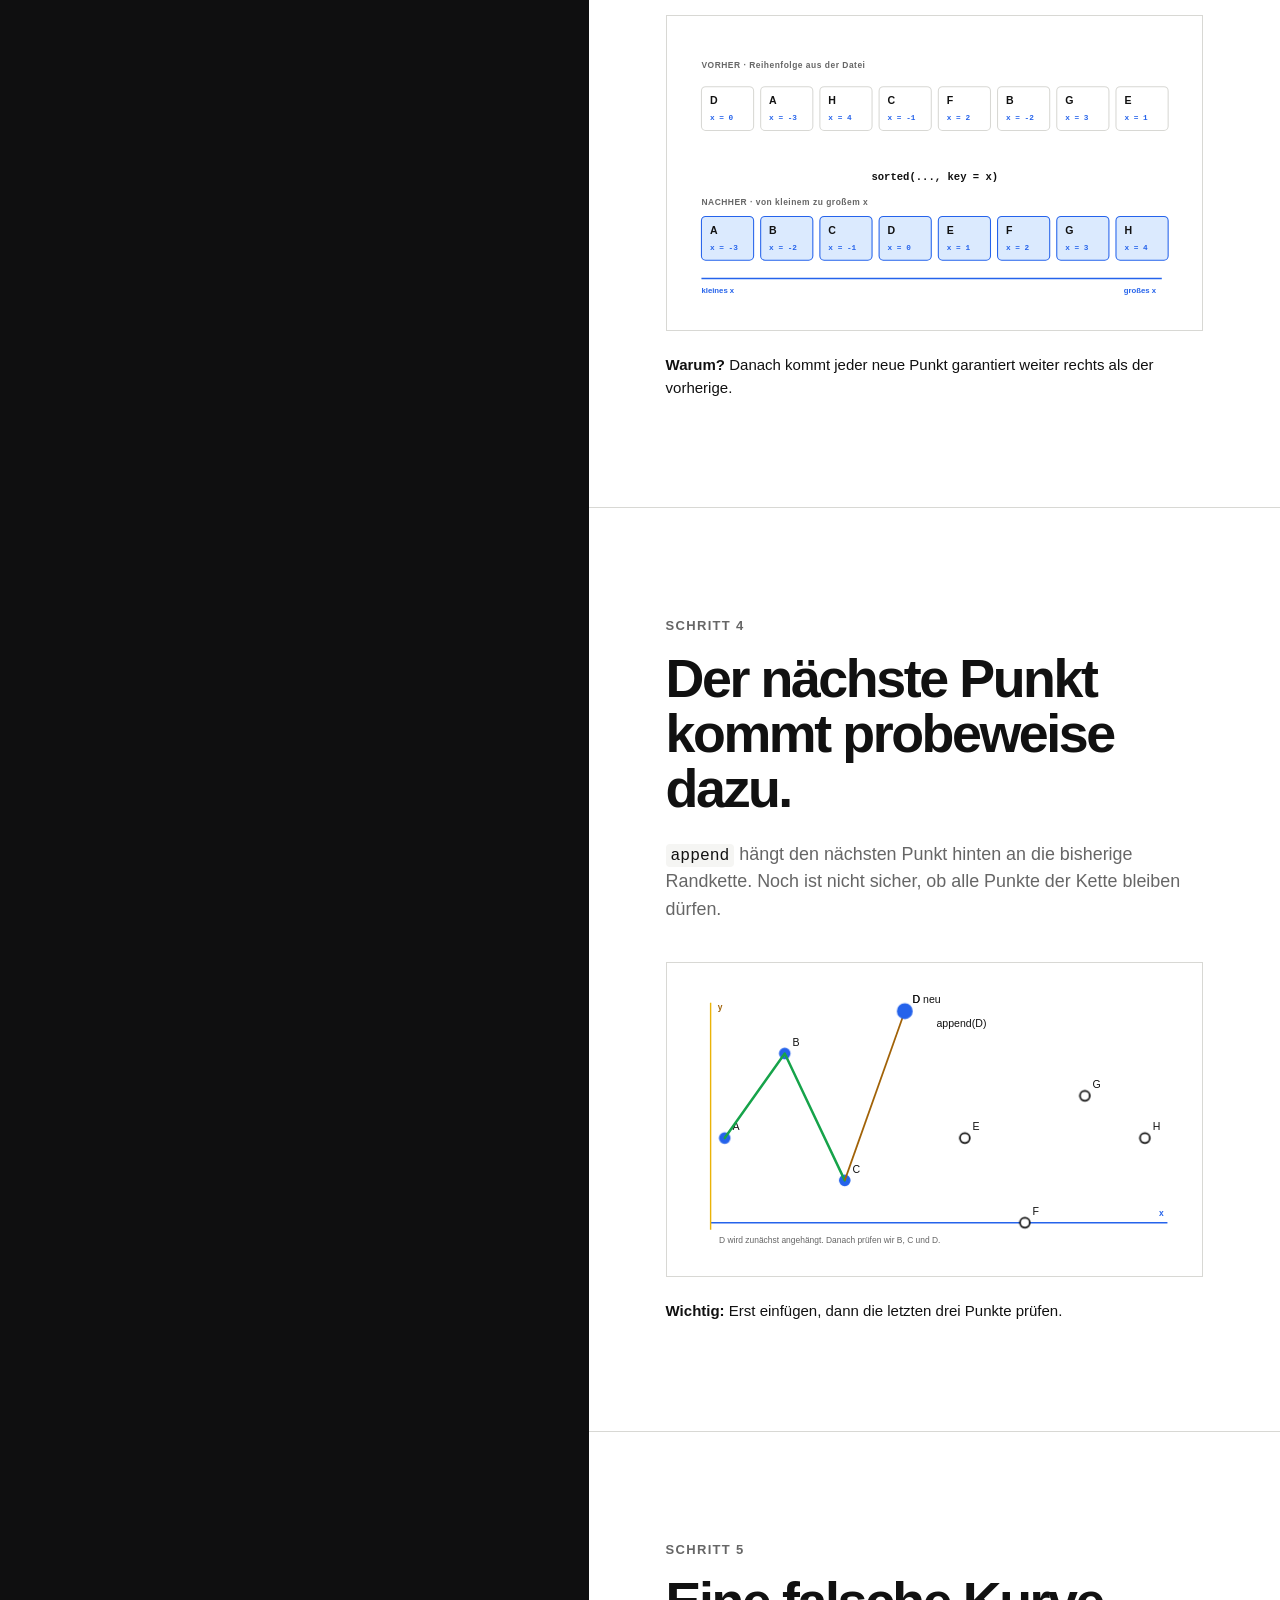
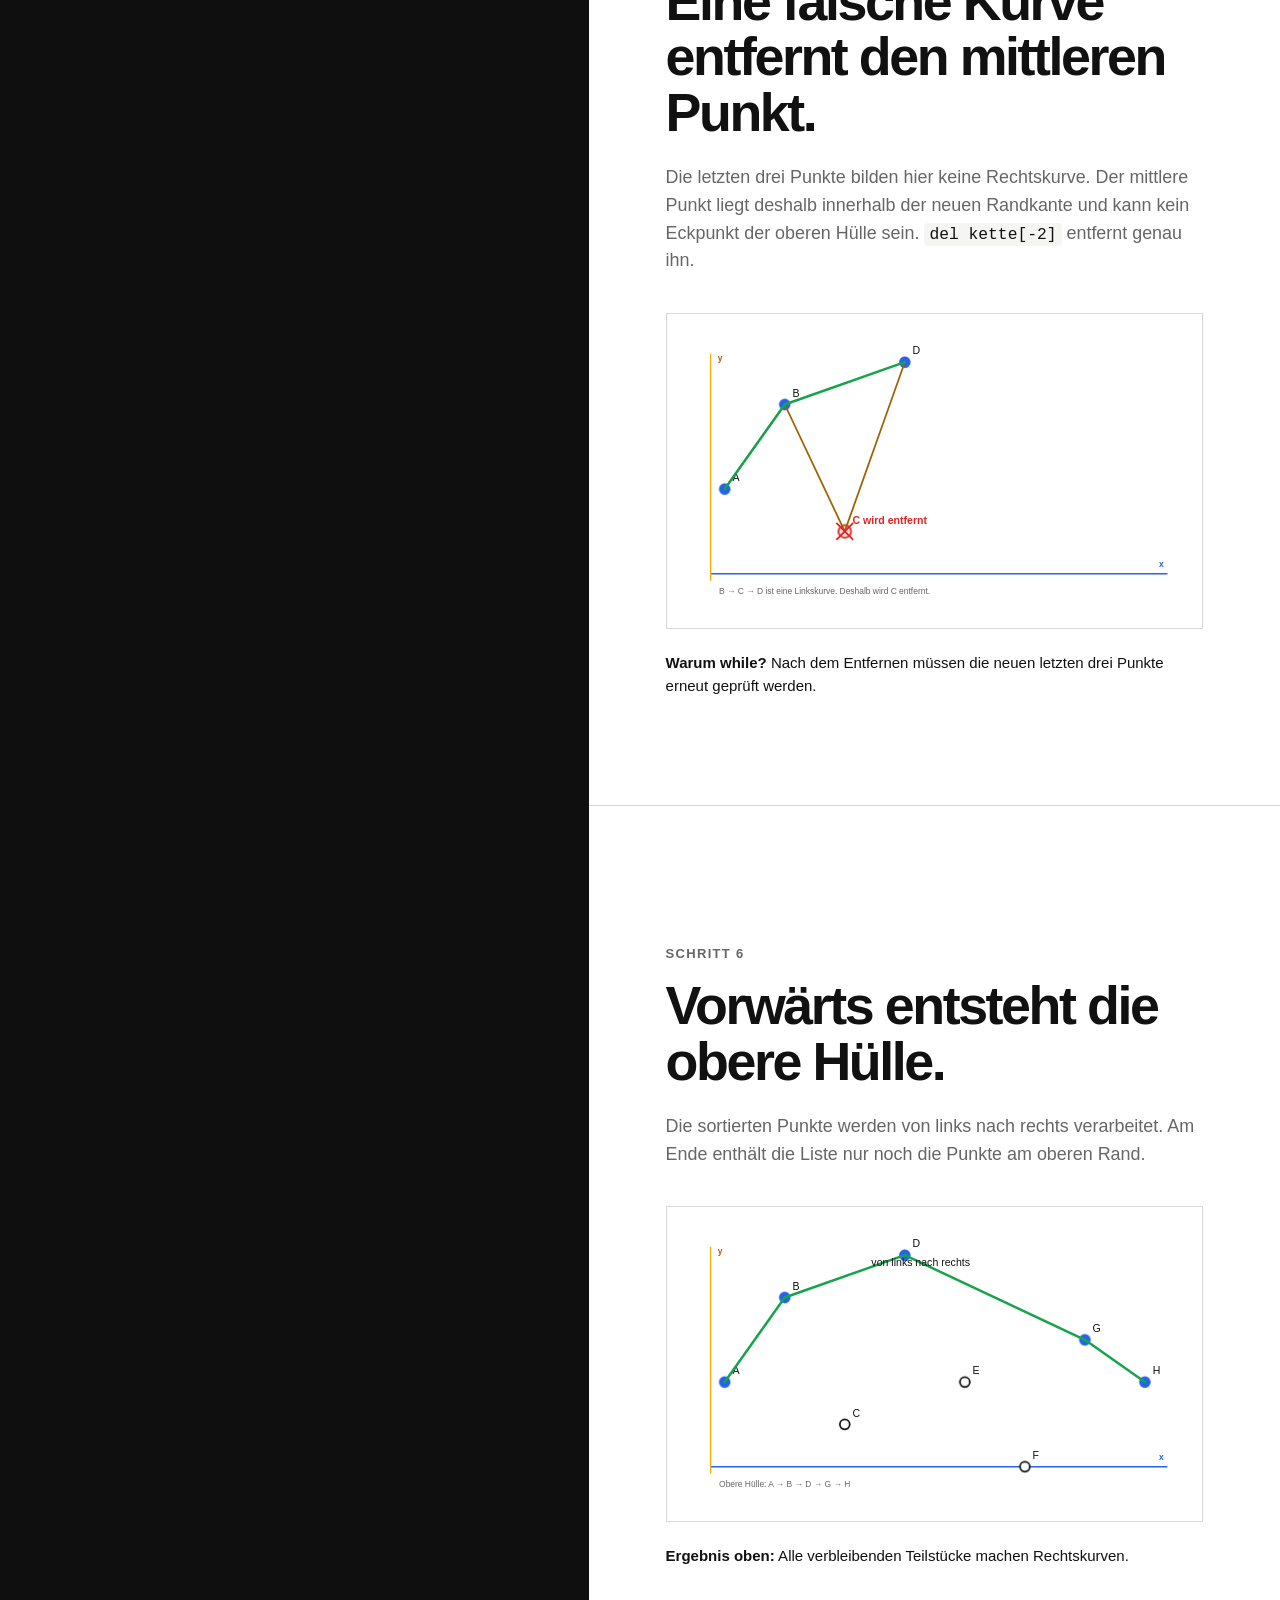
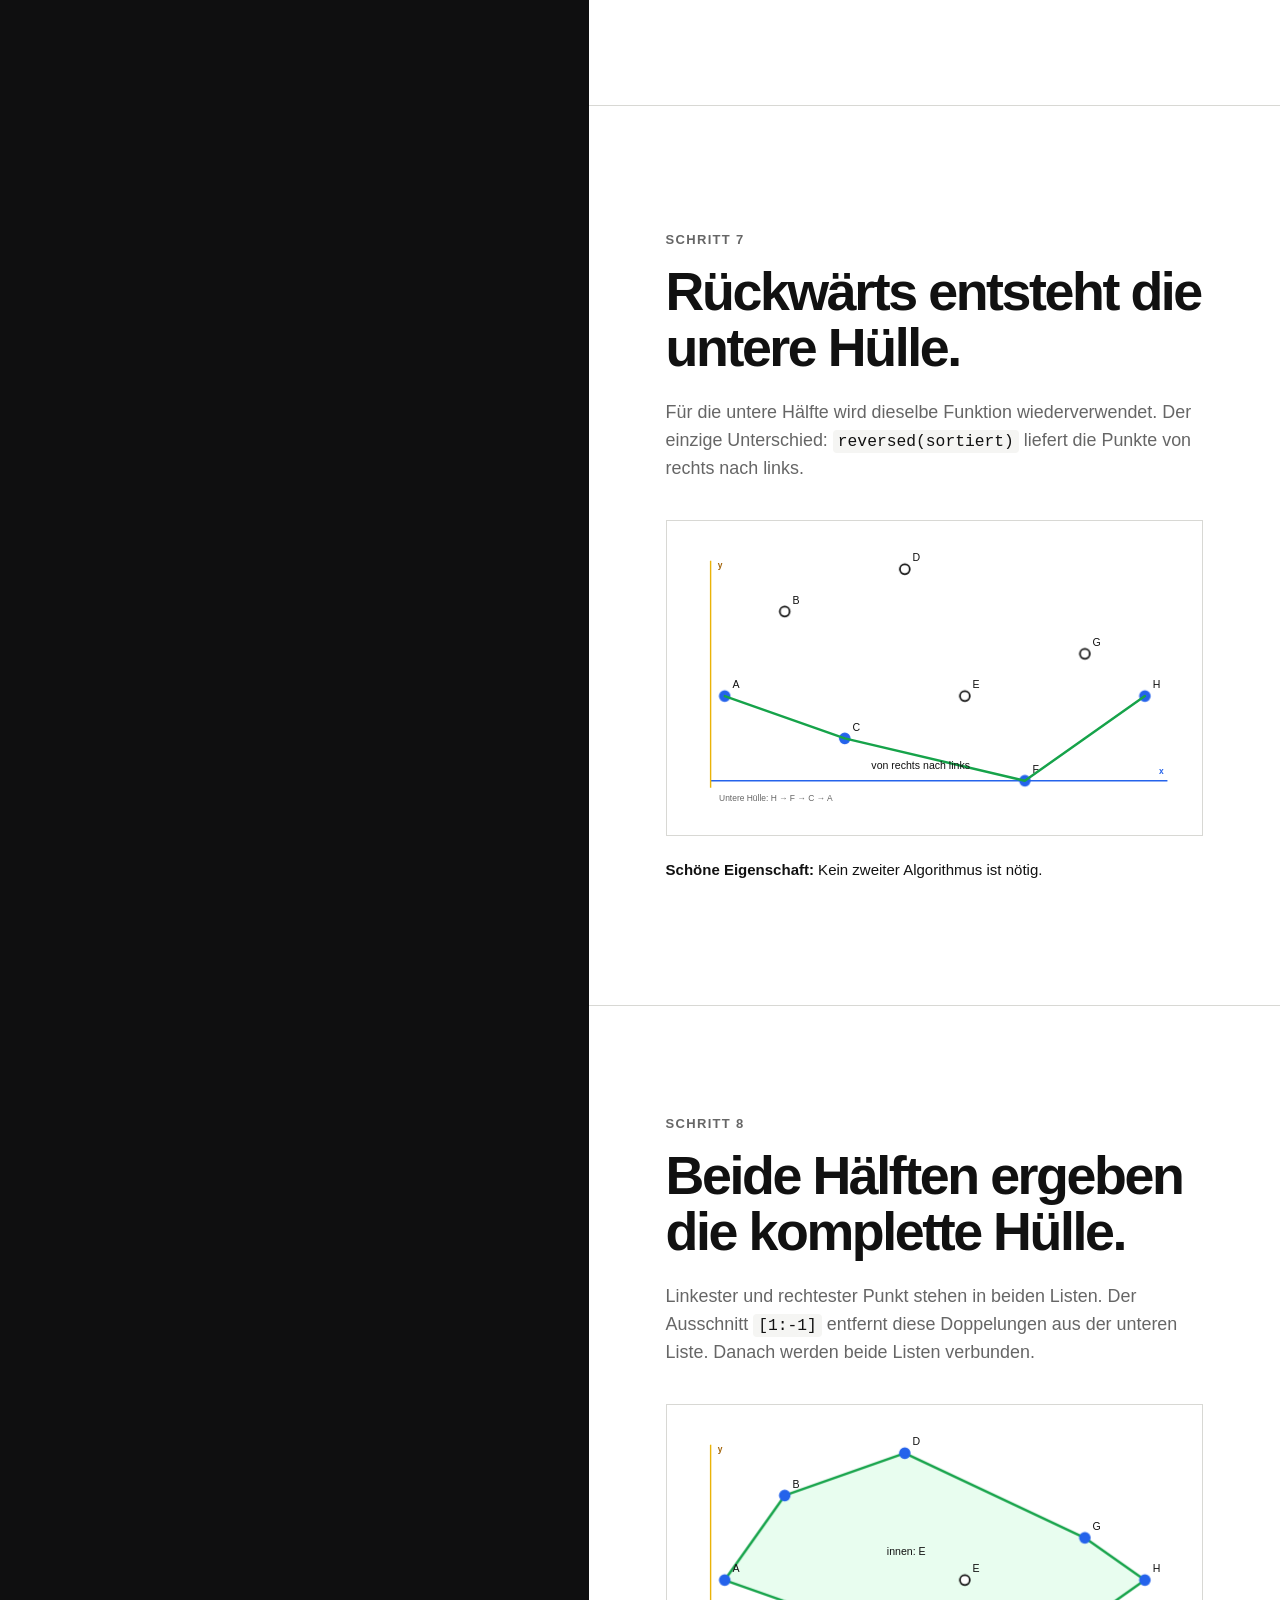
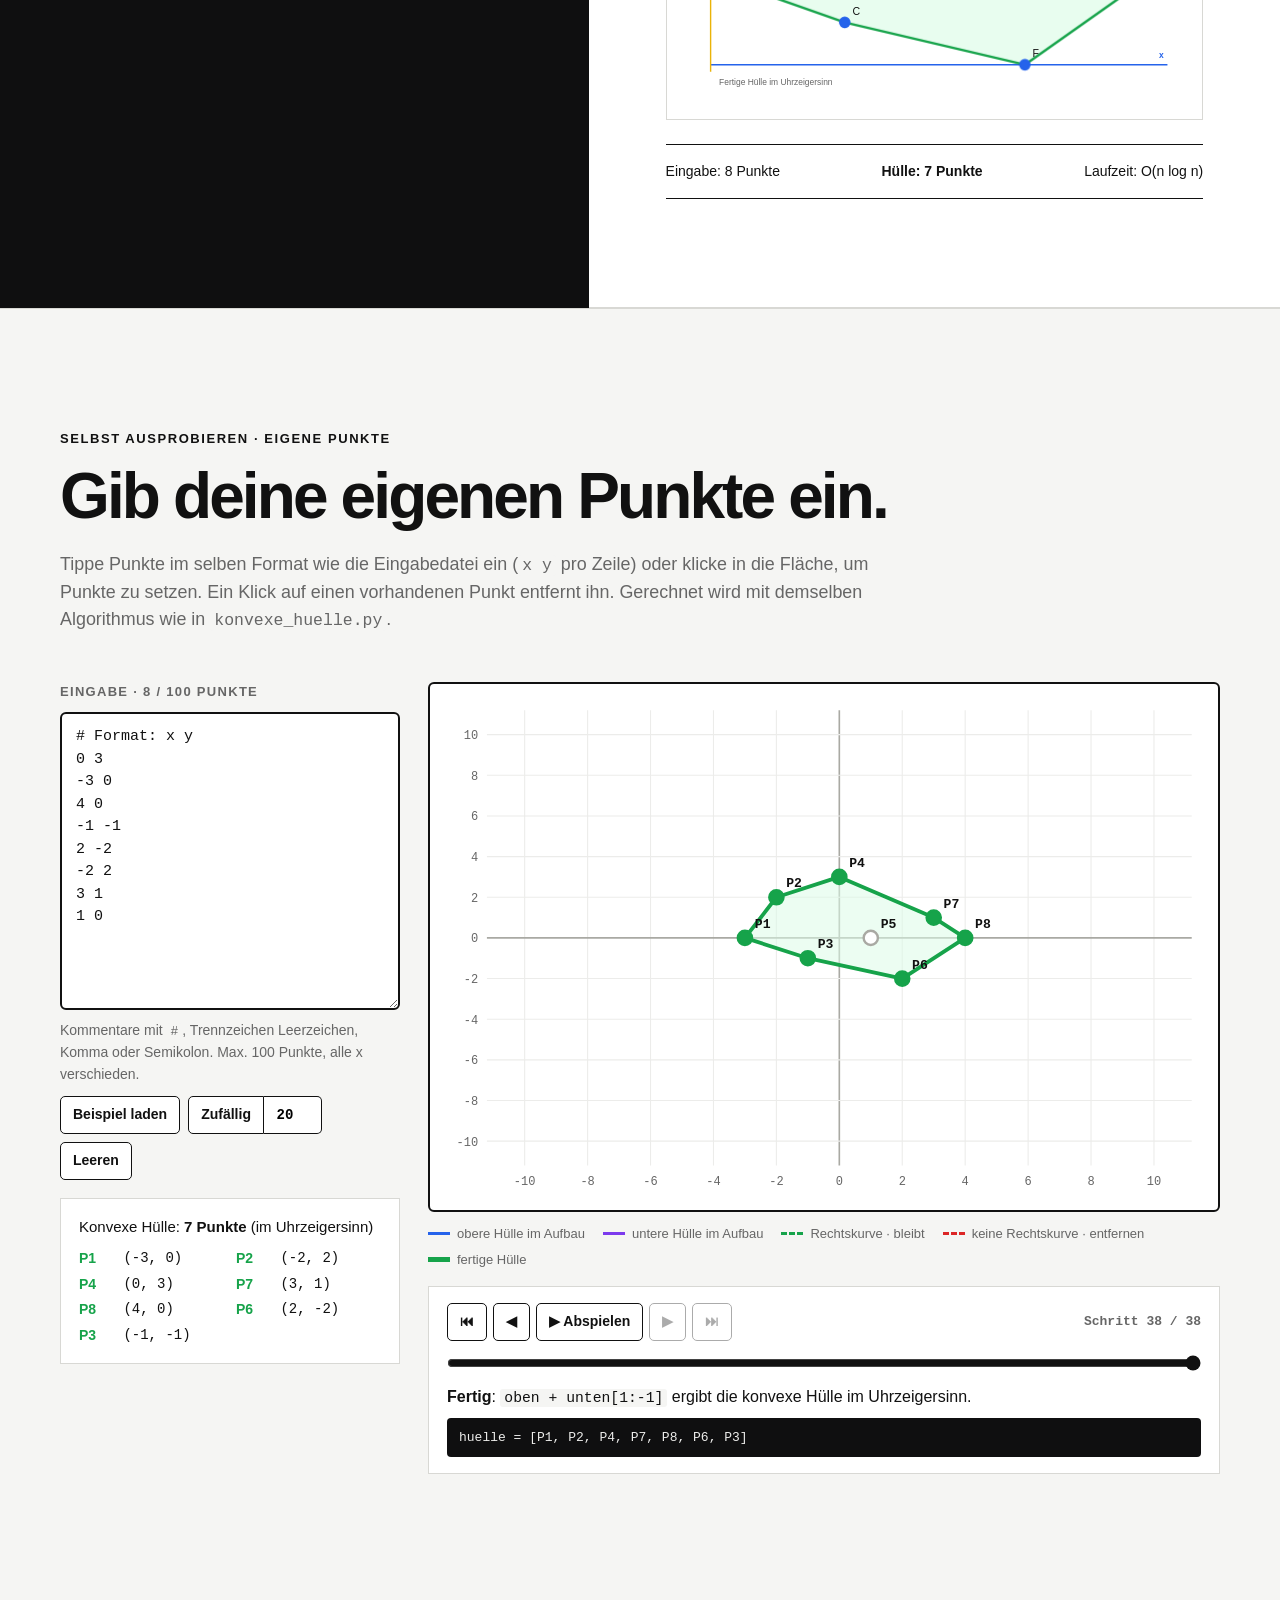
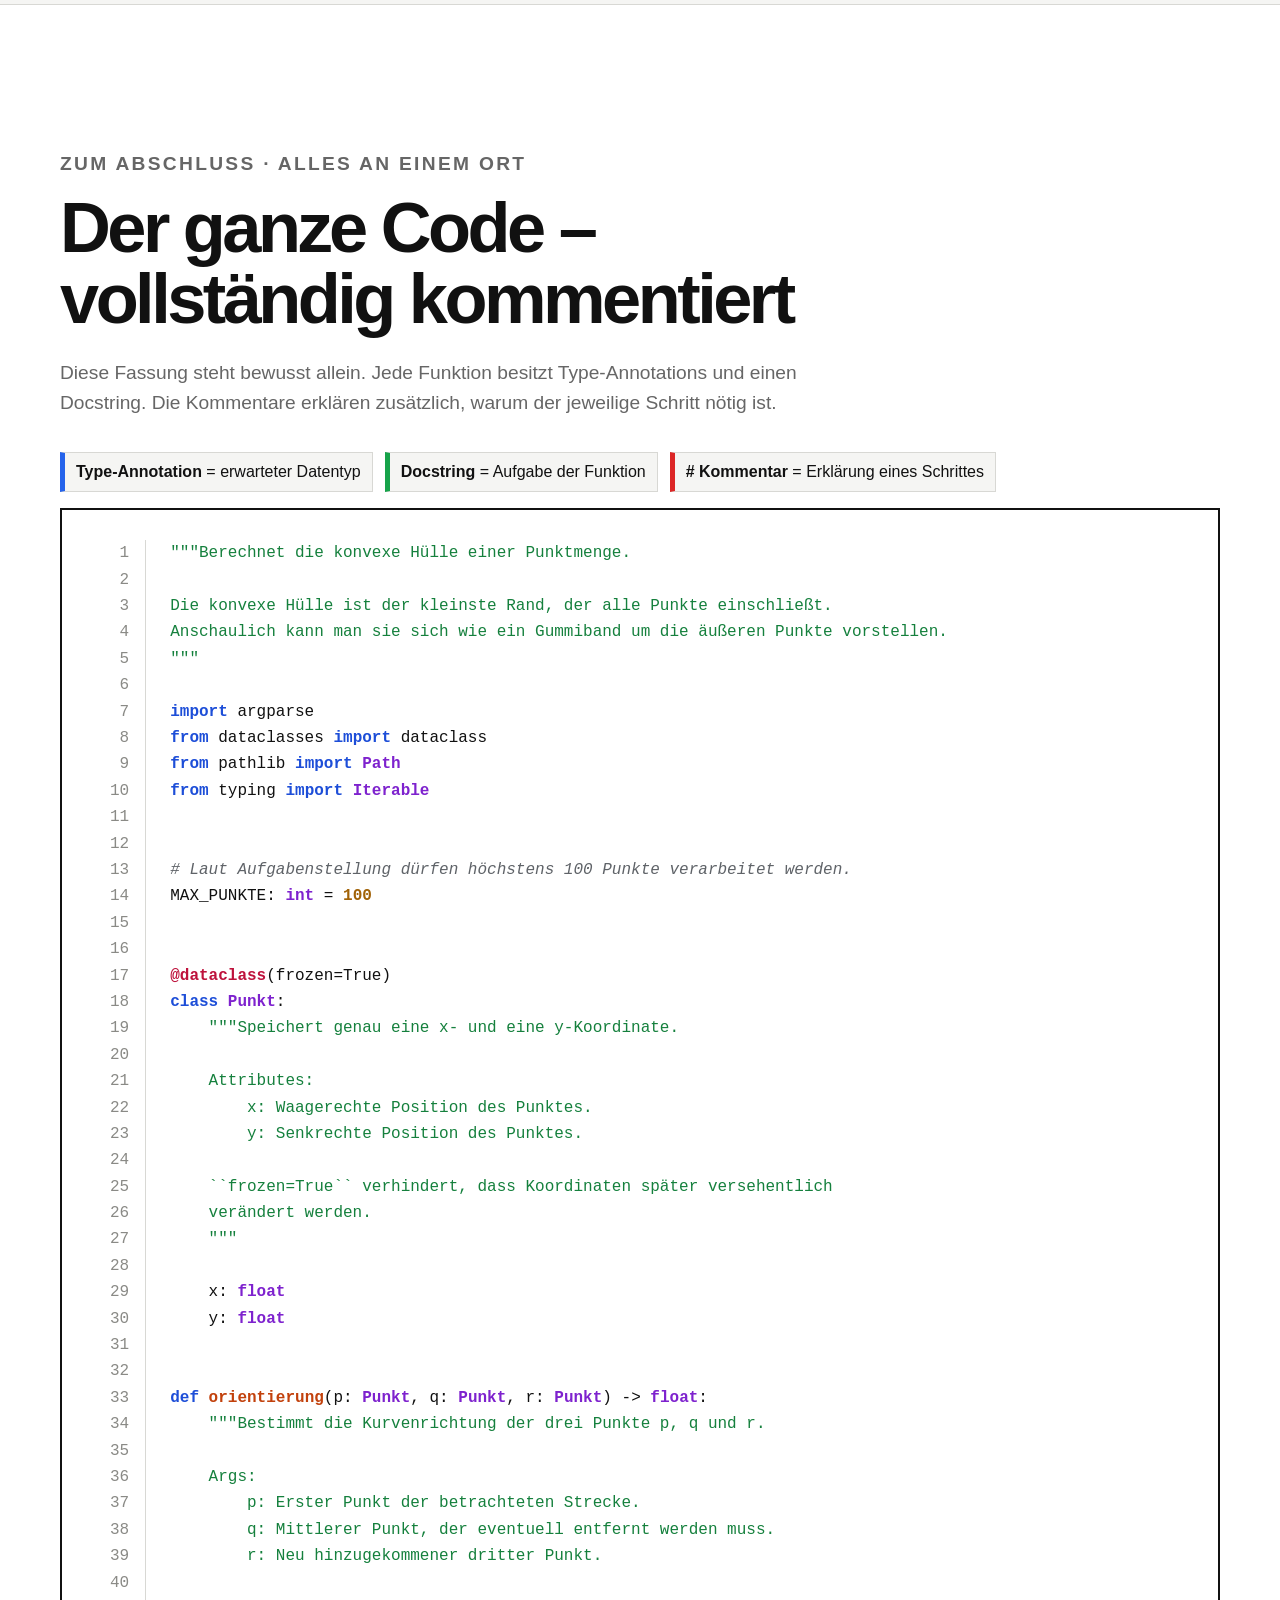
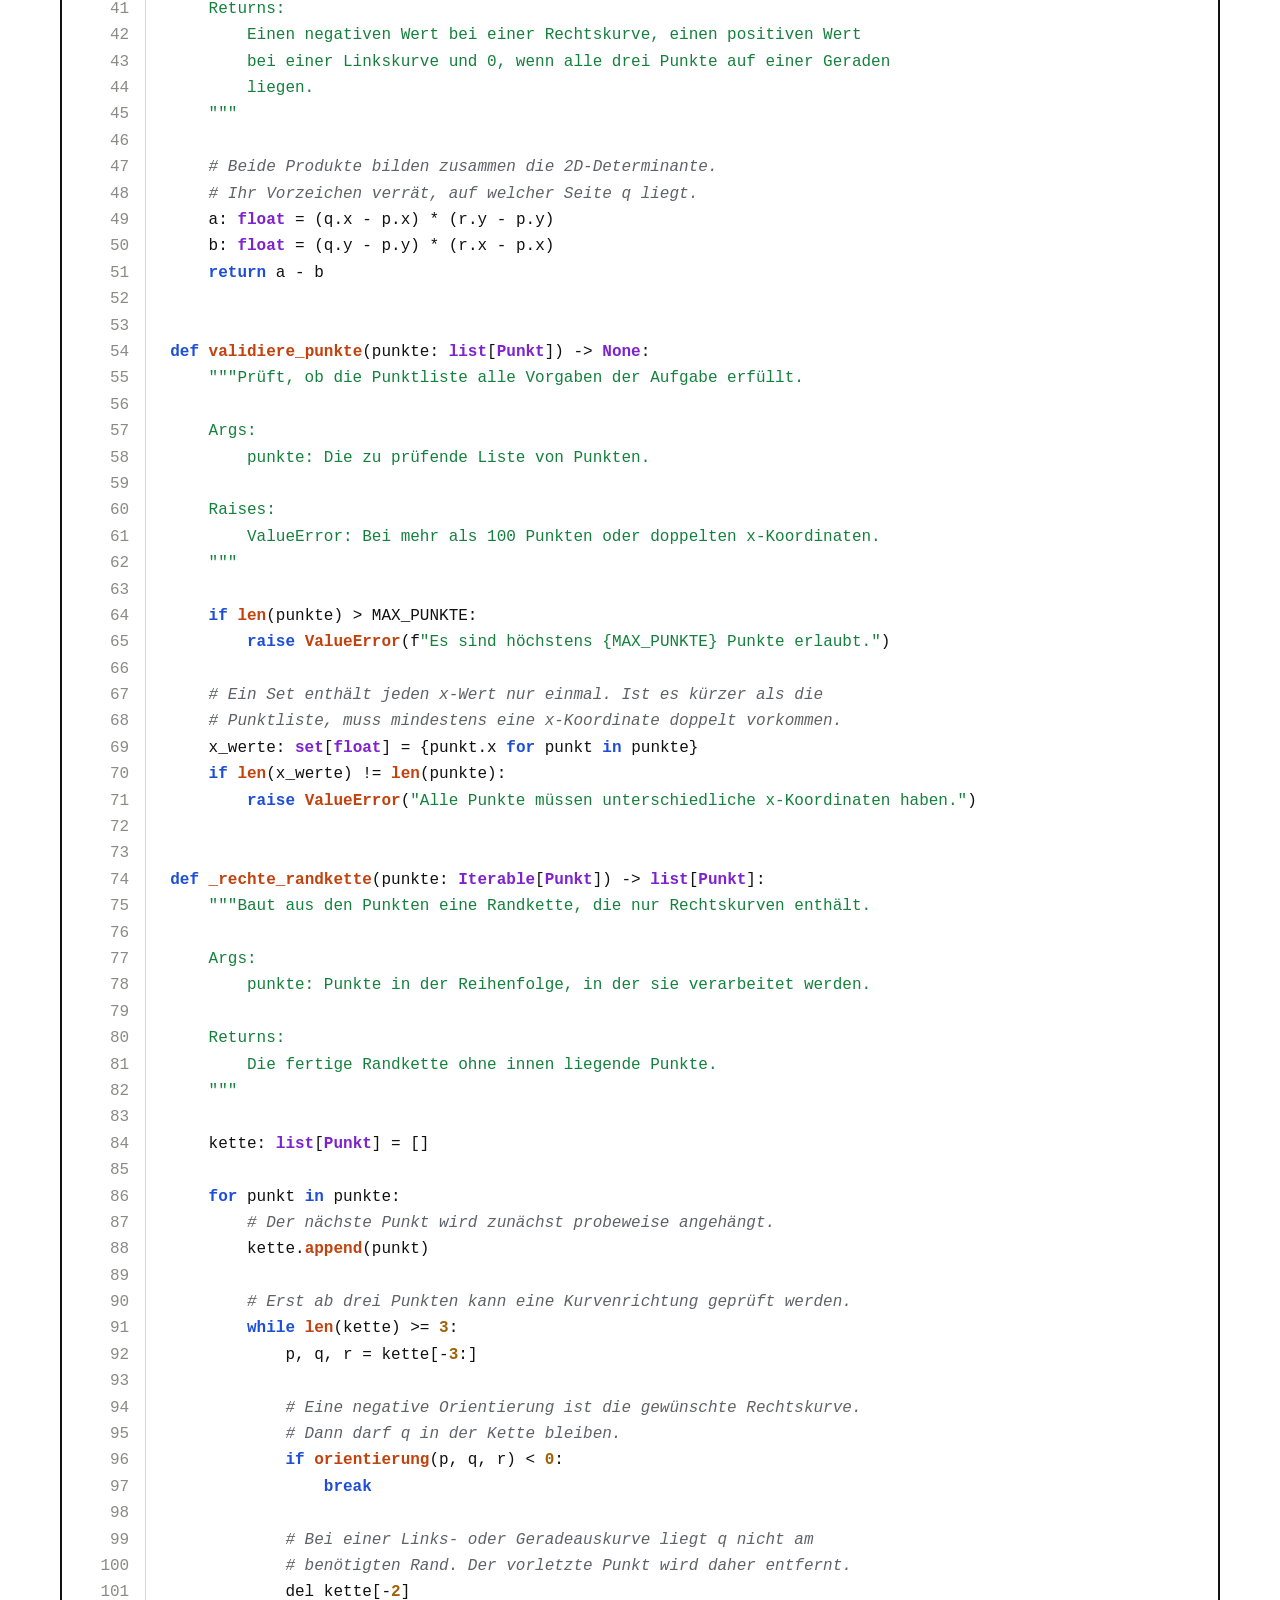
==== commit 900aa517: "Schritt 3: Button 'Animation wiederholen' entfernt Co-Authored-By: Claude Opus 5.5 <noreply@anthropi" ====
--- a/visualisierung/index.html
+++ b/visualisierung/index.html
@@ -304,7 +304,6 @@
         </p>
         <div class="viz-card"><svg class="viz" role="img" aria-label="Nach x sortierte Punkte"></svg></div>
         <p class="plain-rule"><strong>Warum?</strong> Danach kommt jeder neue Punkt garantiert weiter rechts als der vorherige.</p>
-        <button class="replay-button" type="button" data-replay="2">Animation wiederholen</button>
       </article>
 
       <article class="step" id="schritt-4" data-step="3">
--- a/visualisierung/styles.css
+++ b/visualisierung/styles.css
@@ -234,8 +234,6 @@
 .viz-card { max-width: 760px; margin-top: 38px; padding: 14px; border: 1px solid var(--line); background: #fff; }
 .viz { display: block; width: 100%; aspect-ratio: 16 / 9; }
 .plain-rule { max-width: 700px; margin: 22px 0 0; font-size: 15px; }
-.replay-button { align-self: flex-start; margin-top: 18px; padding: 9px 13px; border: 1px solid var(--ink); border-radius: 5px; background: white; color: var(--ink); font: 600 13px "SFMono-Regular", monospace; cursor: pointer; }
-.replay-button:hover { background: var(--ink); color: white; }
 .formula { max-width: 700px; margin: 18px 0 0; padding: 14px 16px; background: var(--faint); font-size: clamp(13px, 1.2vw, 17px); overflow-x: auto; white-space: nowrap; }
 .result { max-width: 760px; margin-top: 24px; display: flex; justify-content: space-between; gap: 10px; padding: 16px 0; border-top: 1px solid var(--ink); border-bottom: 1px solid var(--ink); font-size: 14px; }
 
@@ -328,6 +326,7 @@
 .viz .turn-point-label { fill: var(--muted); font-size: 12px; font-weight: 700; }
 .viz .turn-result-bg { fill: currentColor; opacity: .13; }
 .viz .turn-result { fill: currentColor; font-size: 13px; font-weight: 800; text-anchor: middle; }
+.viz .turn-condition { fill: currentColor; font: 800 17px "SFMono-Regular", Menlo, monospace; text-anchor: middle; }
 .viz .sort-heading { fill: var(--muted); font-size: 12px; font-weight: 700; letter-spacing: .06em; }
 .viz .sort-command { fill: var(--ink); font: 700 15px "SFMono-Regular", monospace; text-anchor: middle; }
 .viz .sort-card rect { fill: white; stroke: var(--line); stroke-width: 1.5; }
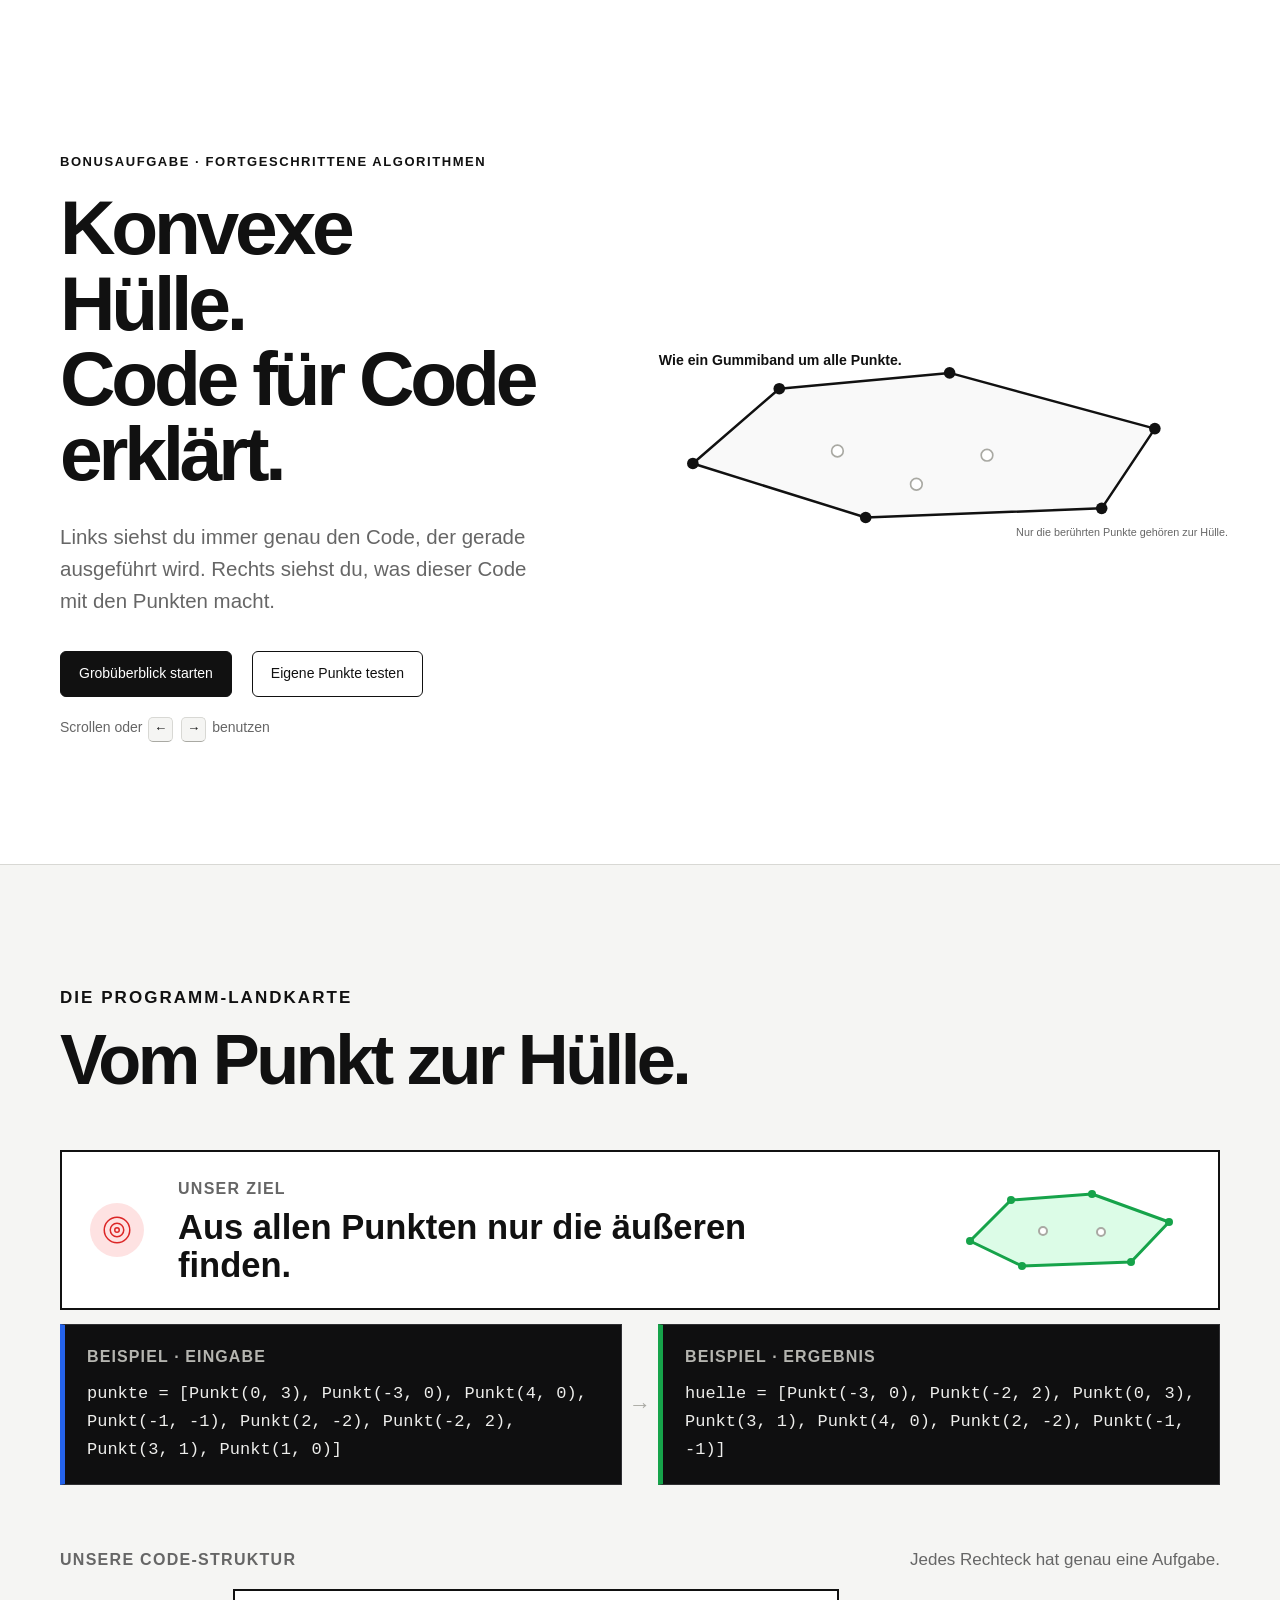
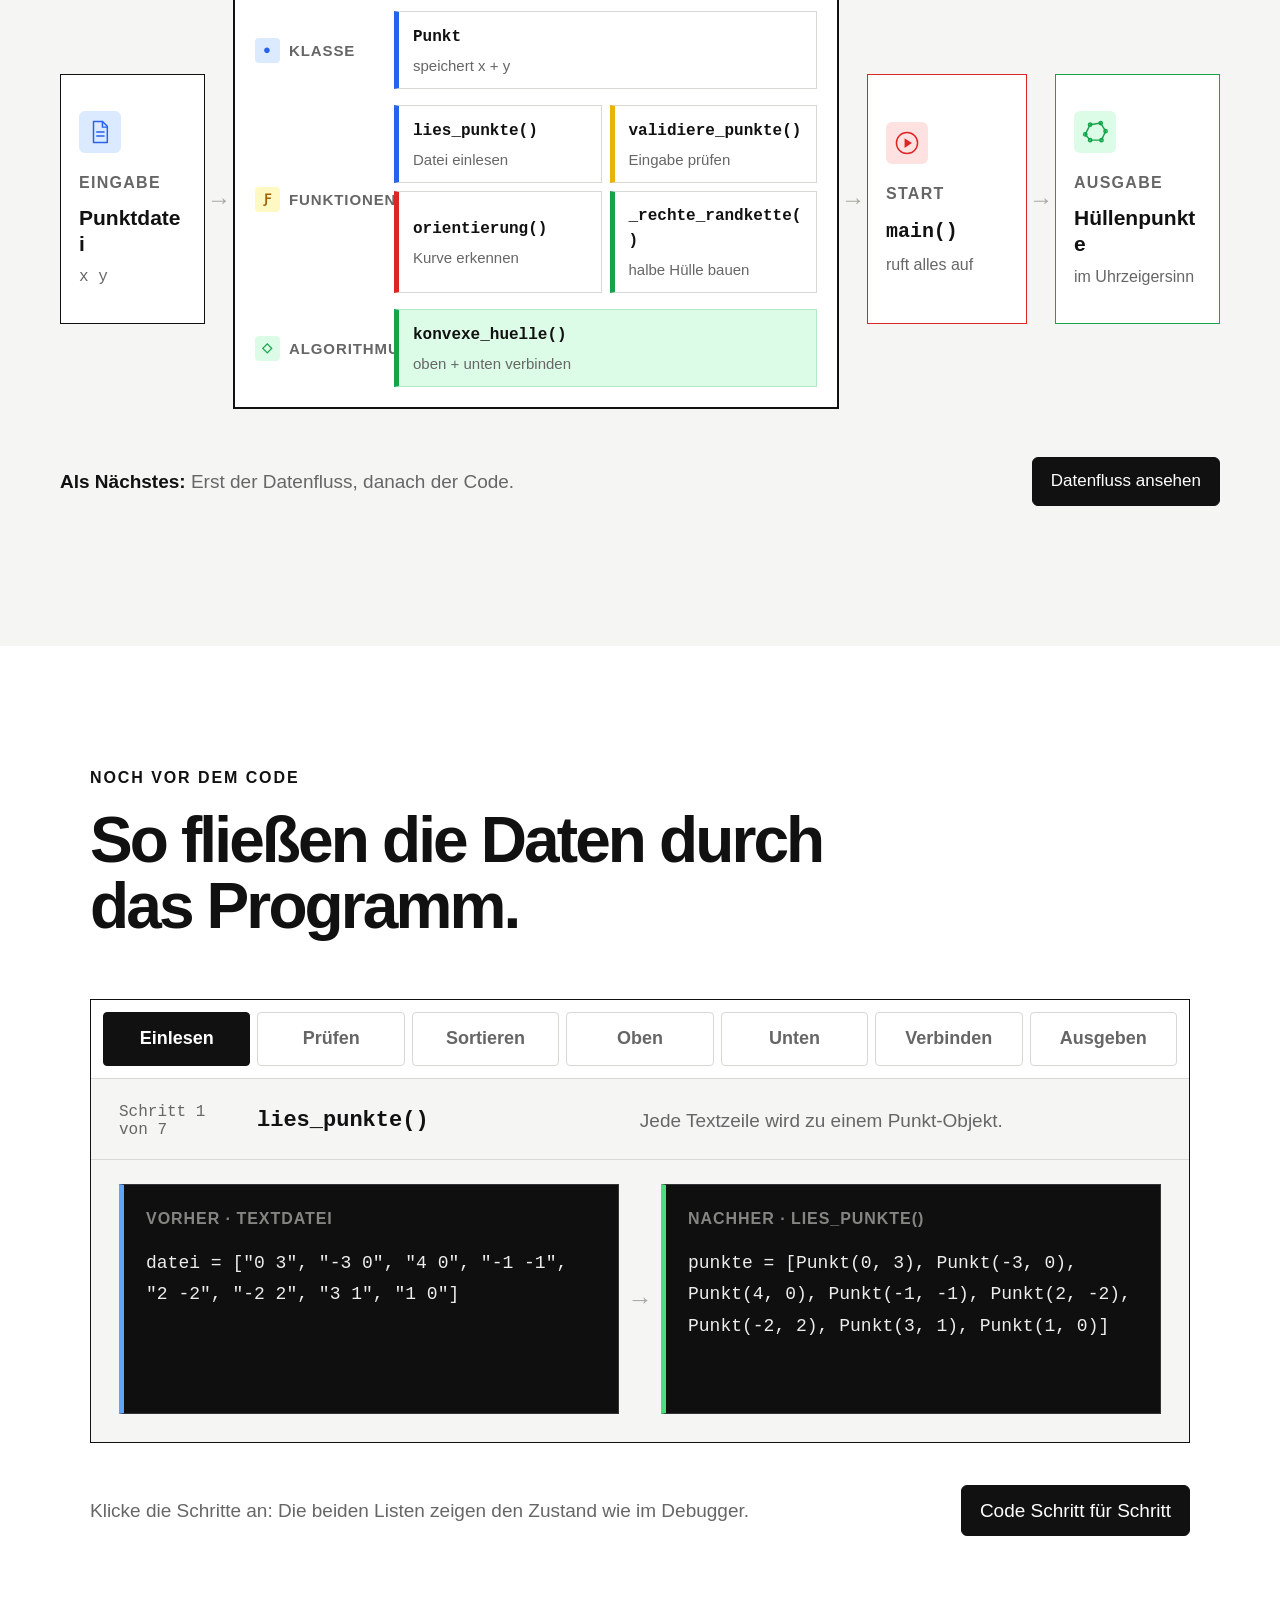
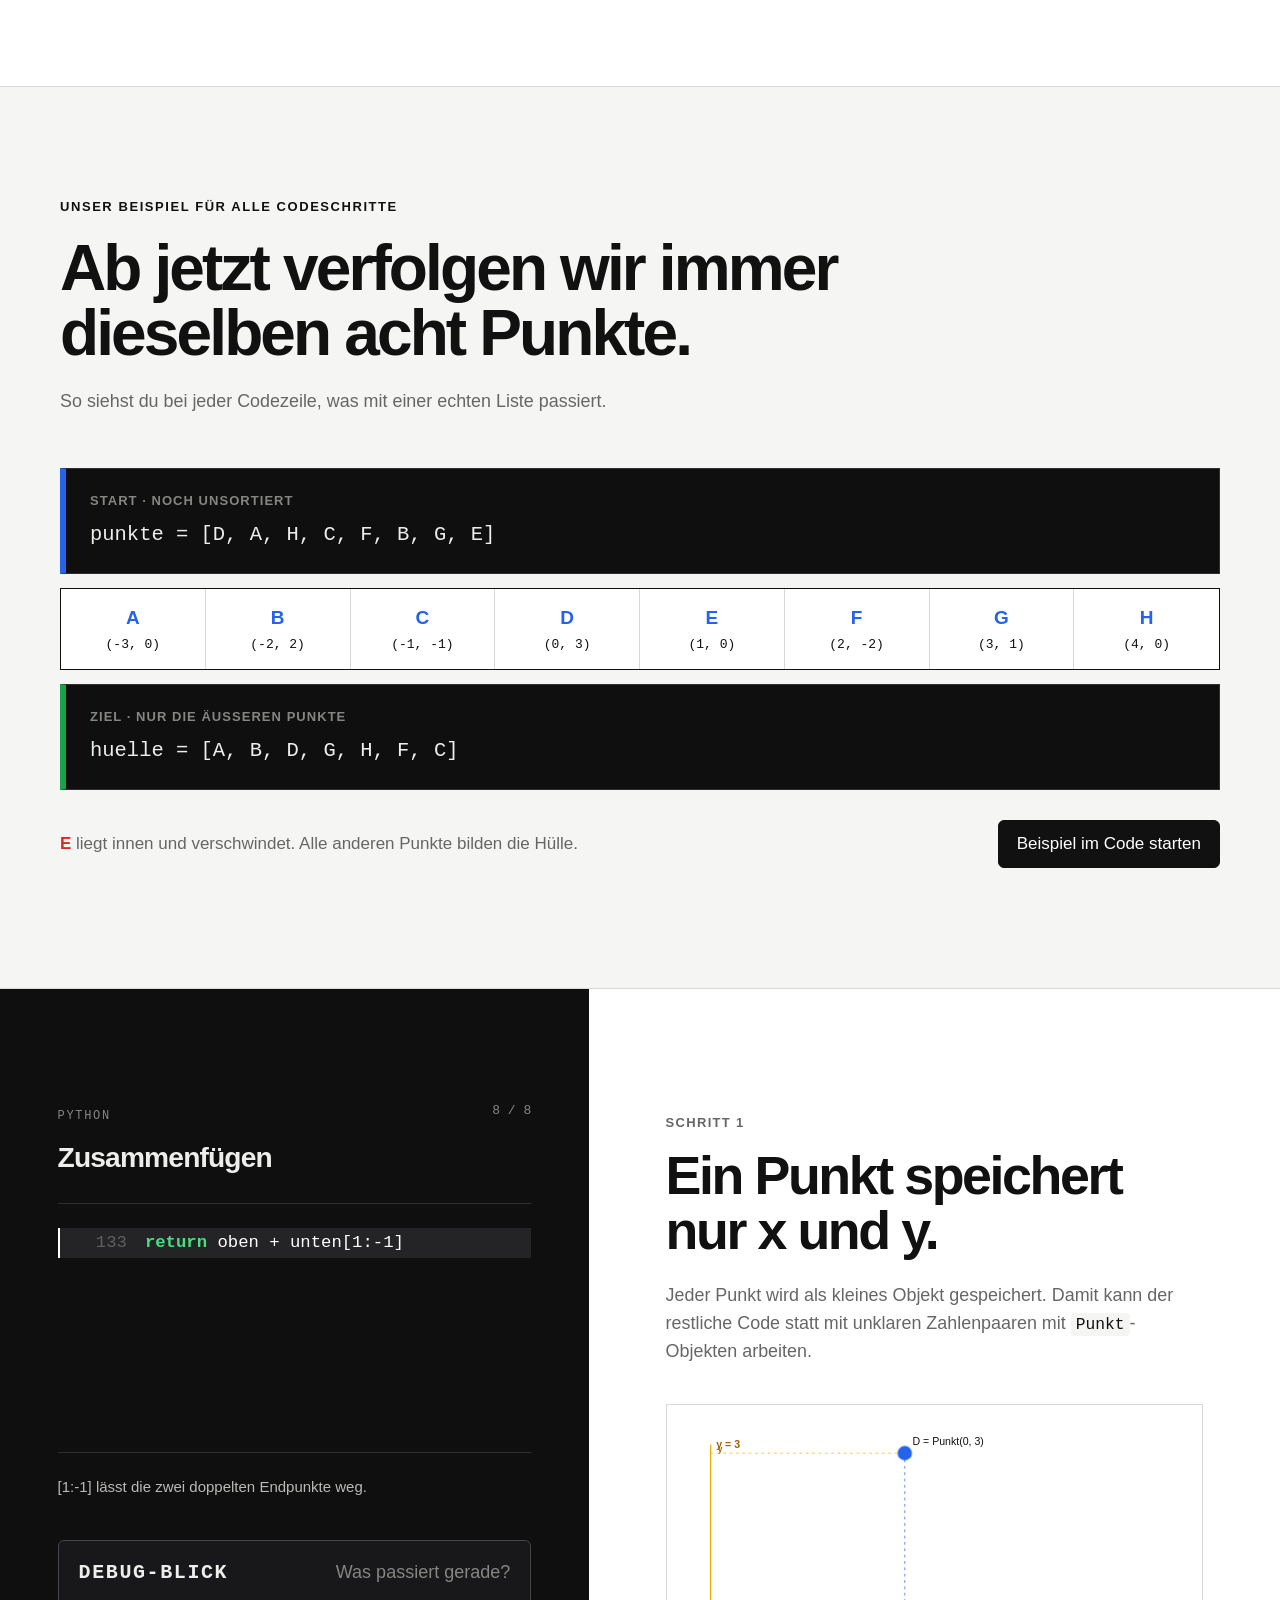
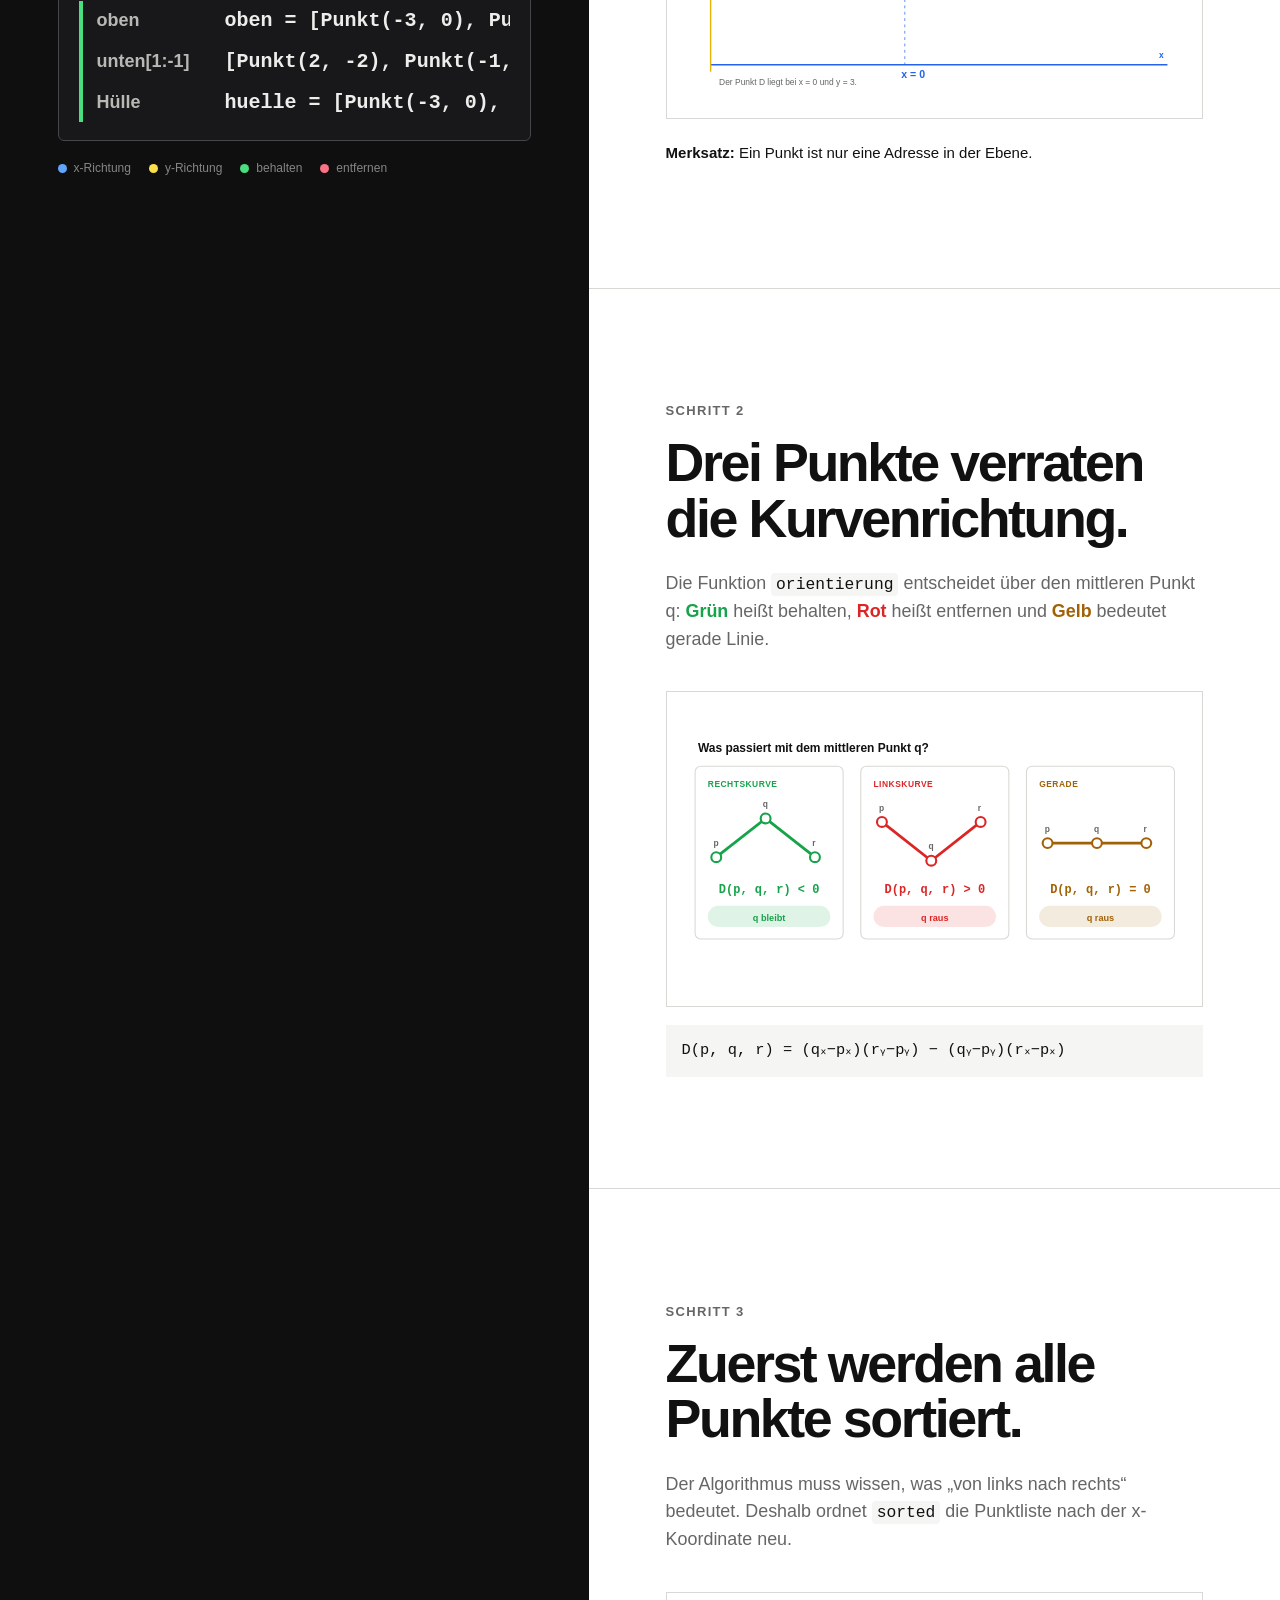
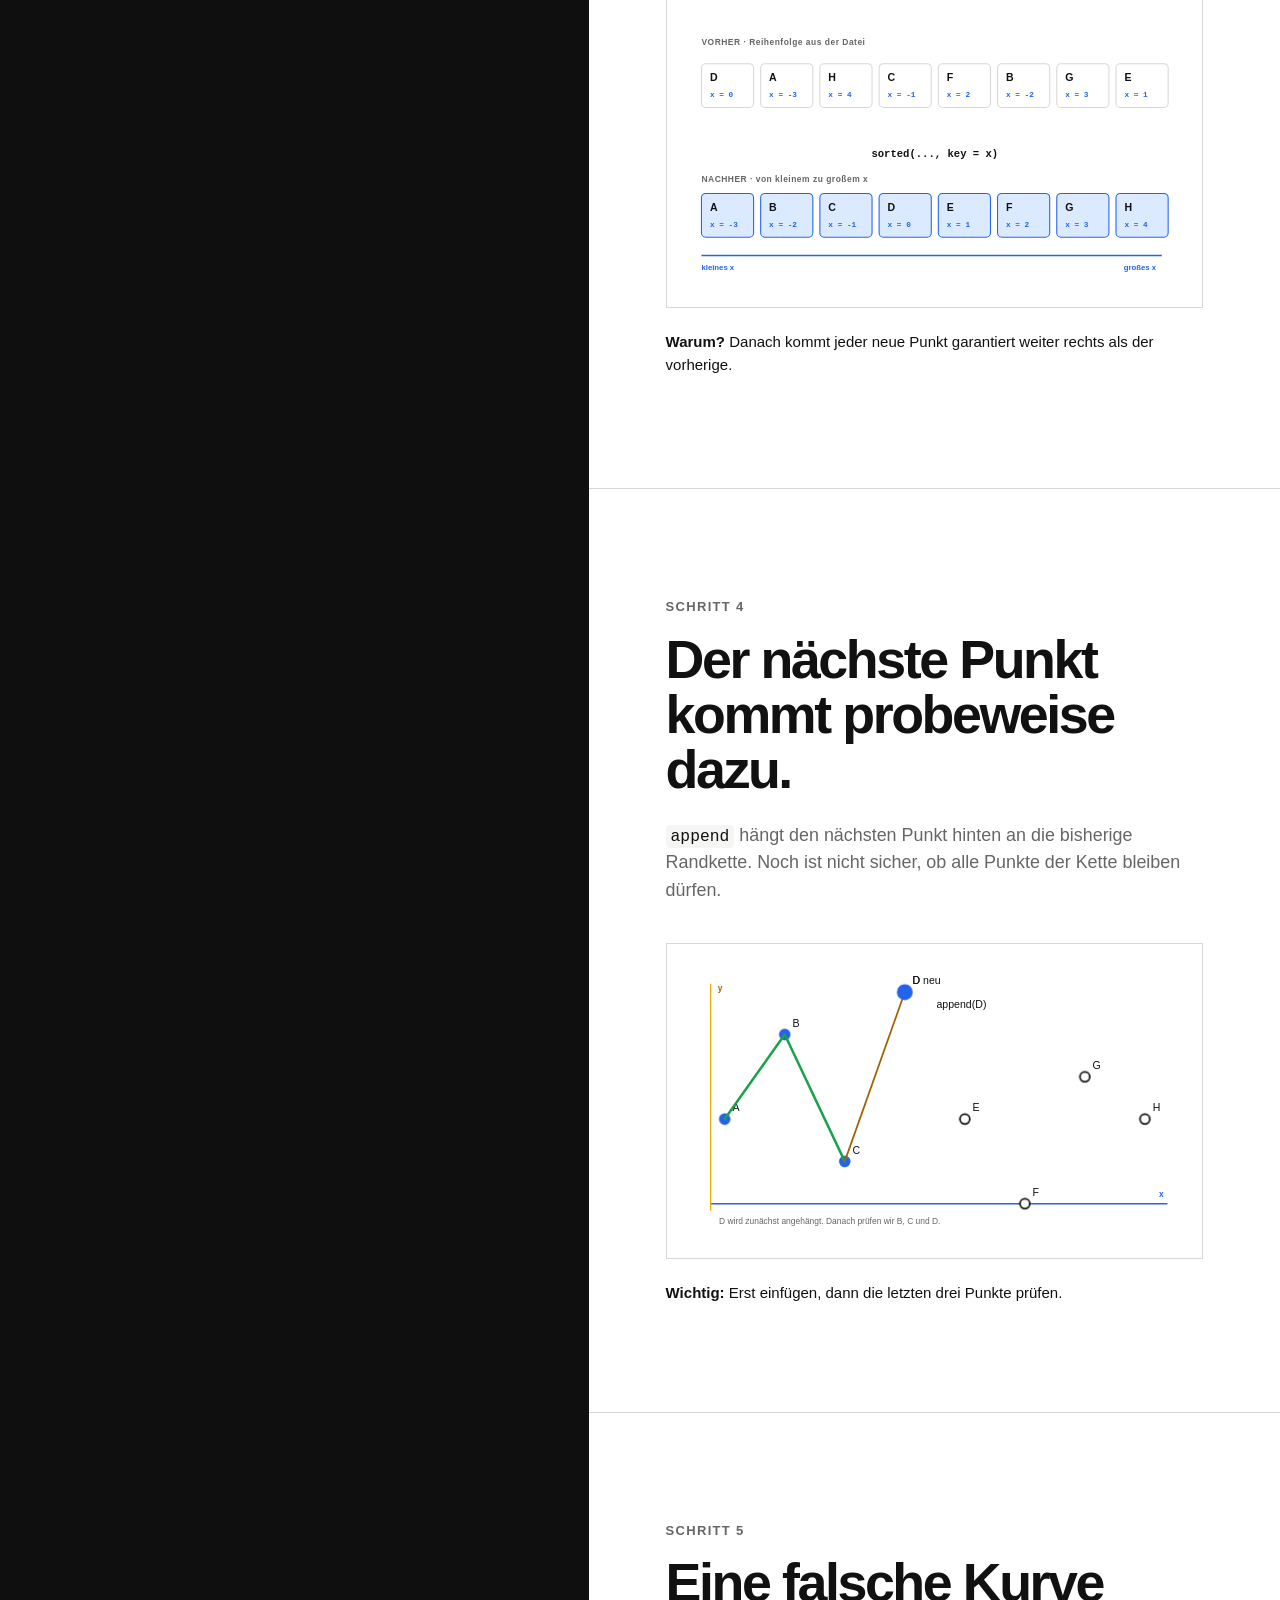
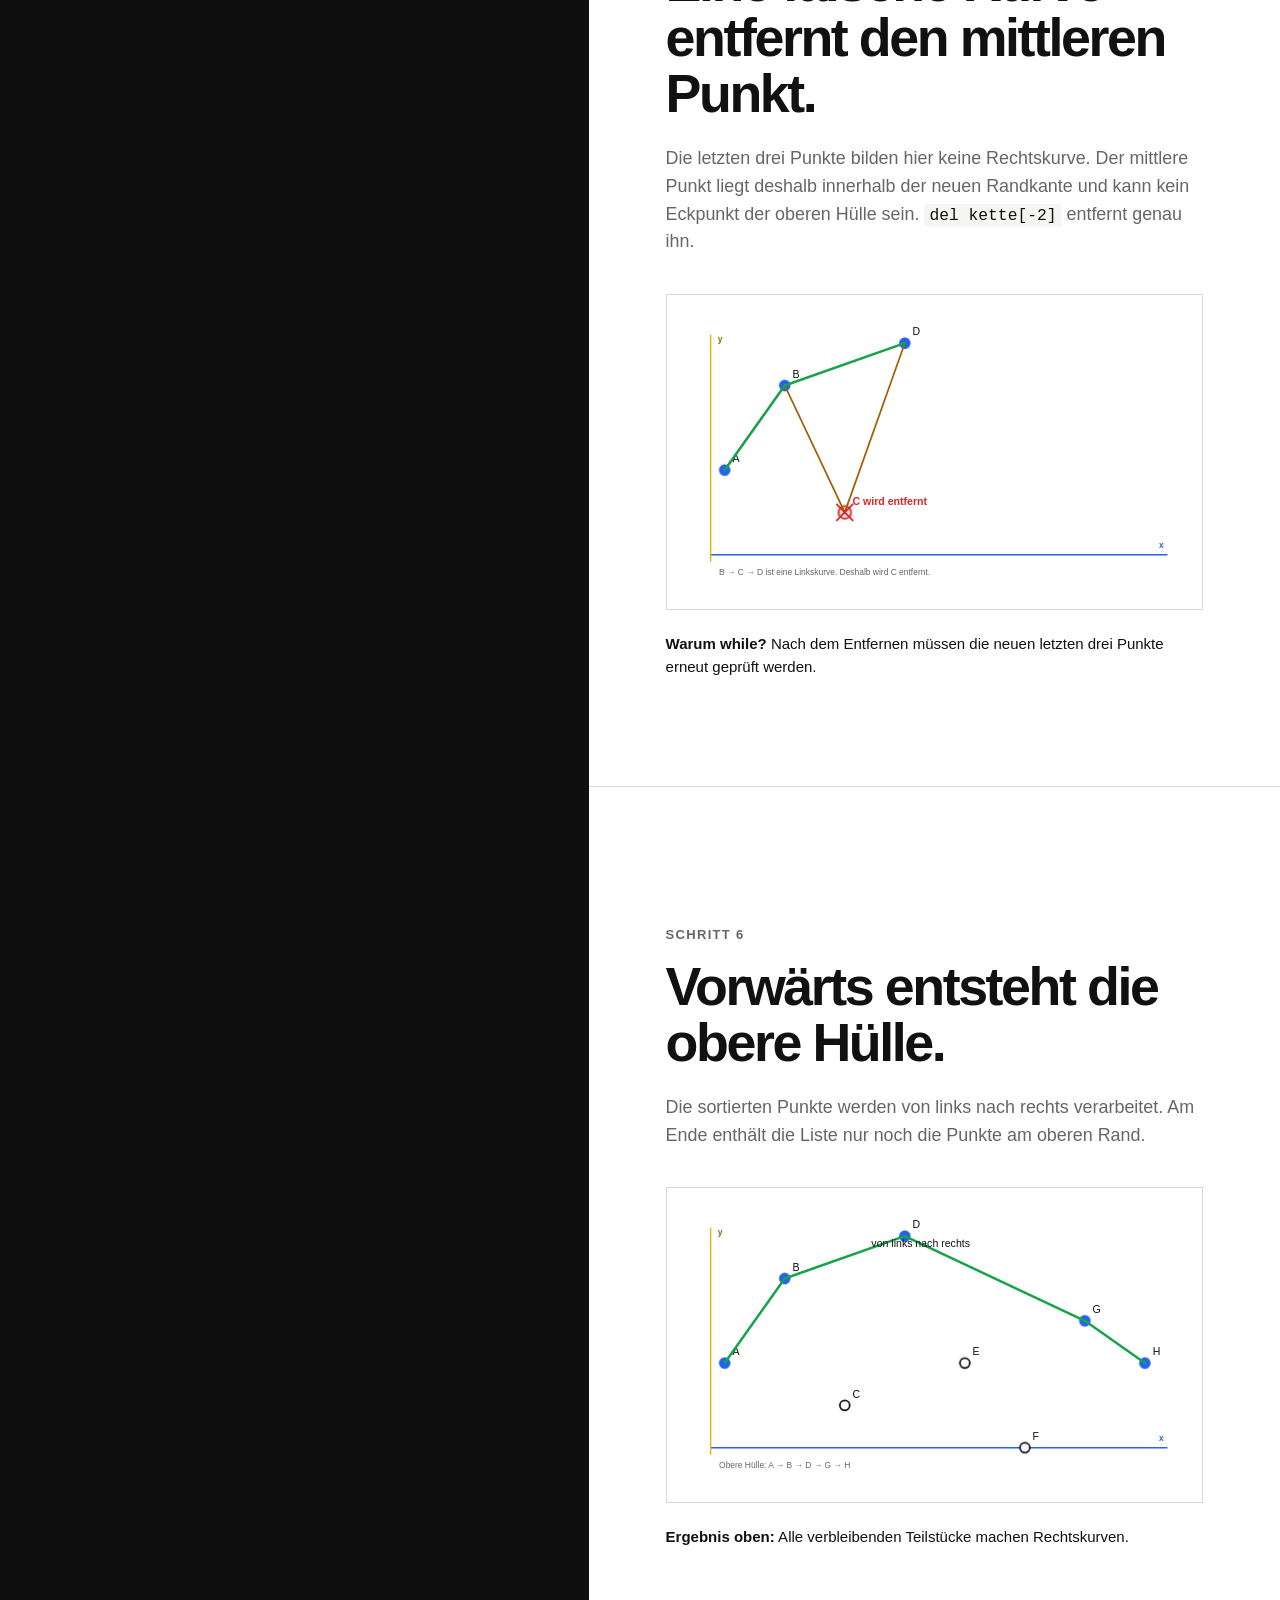
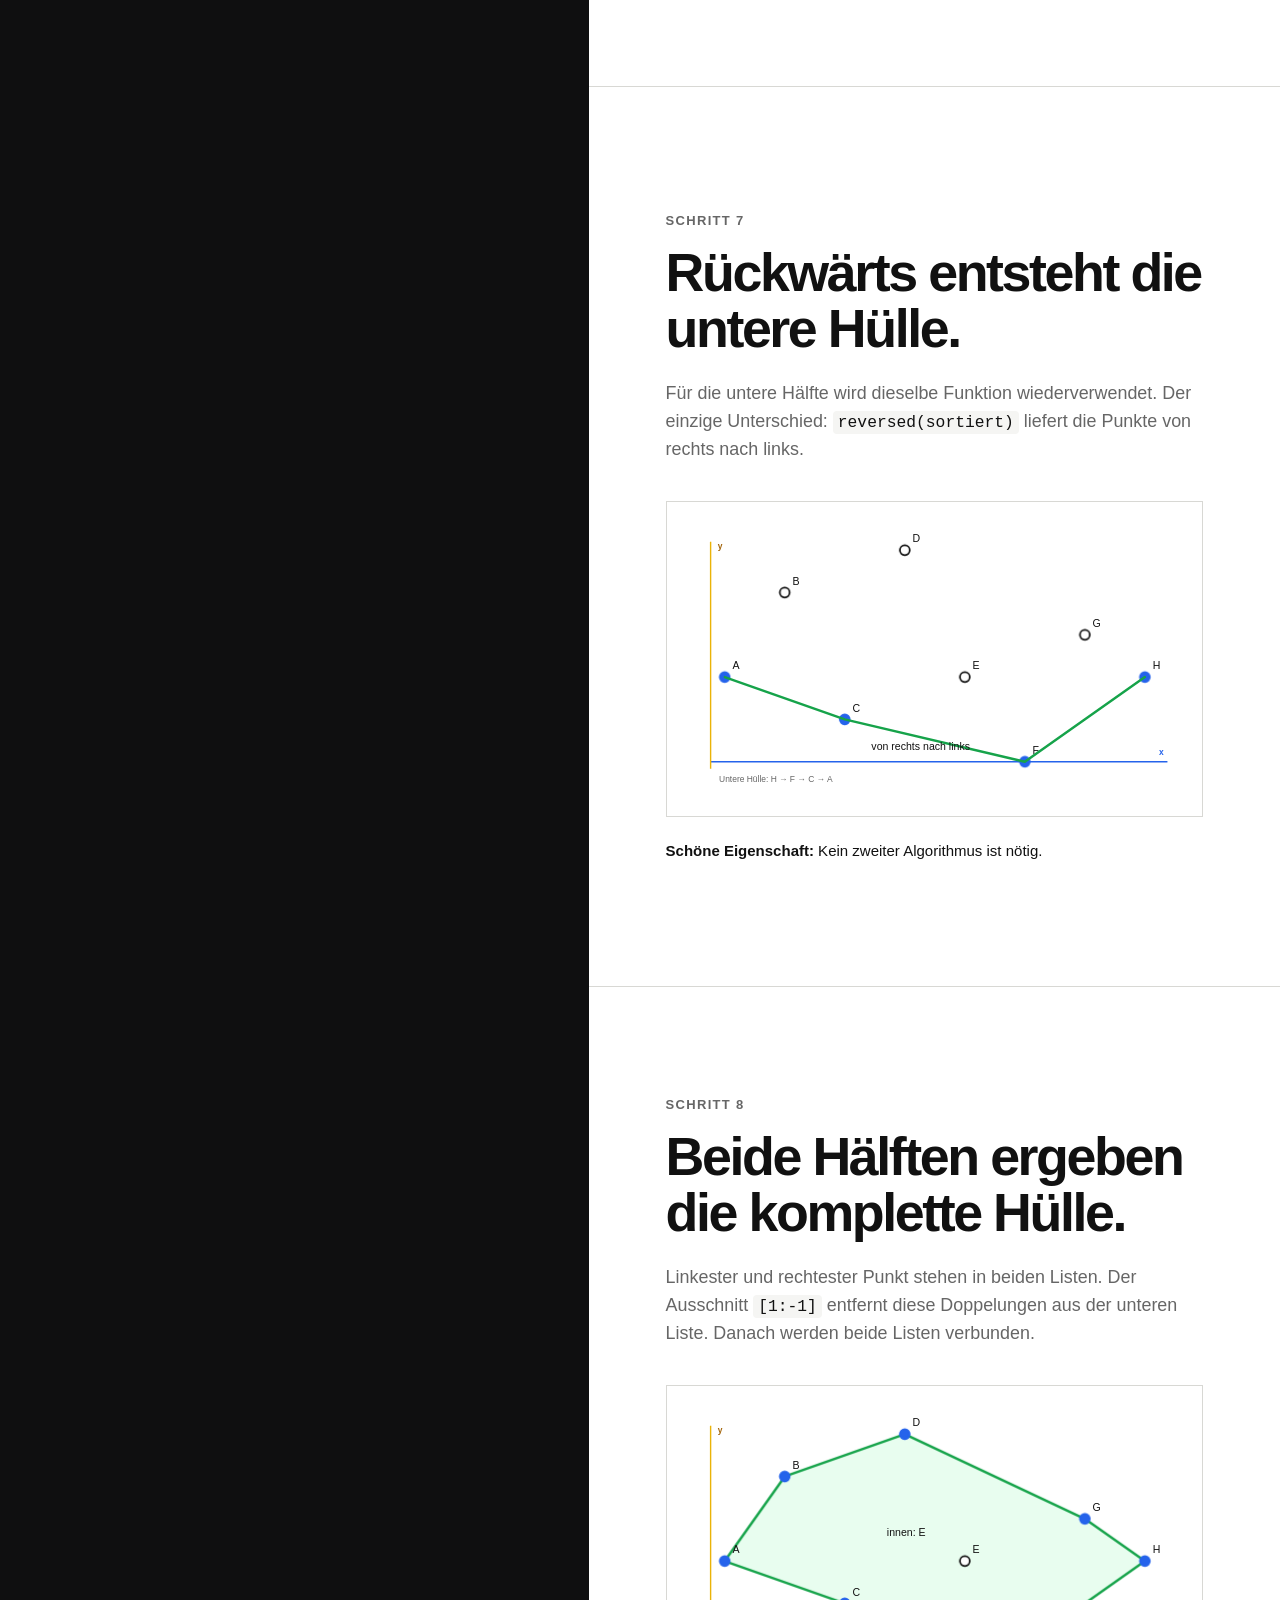
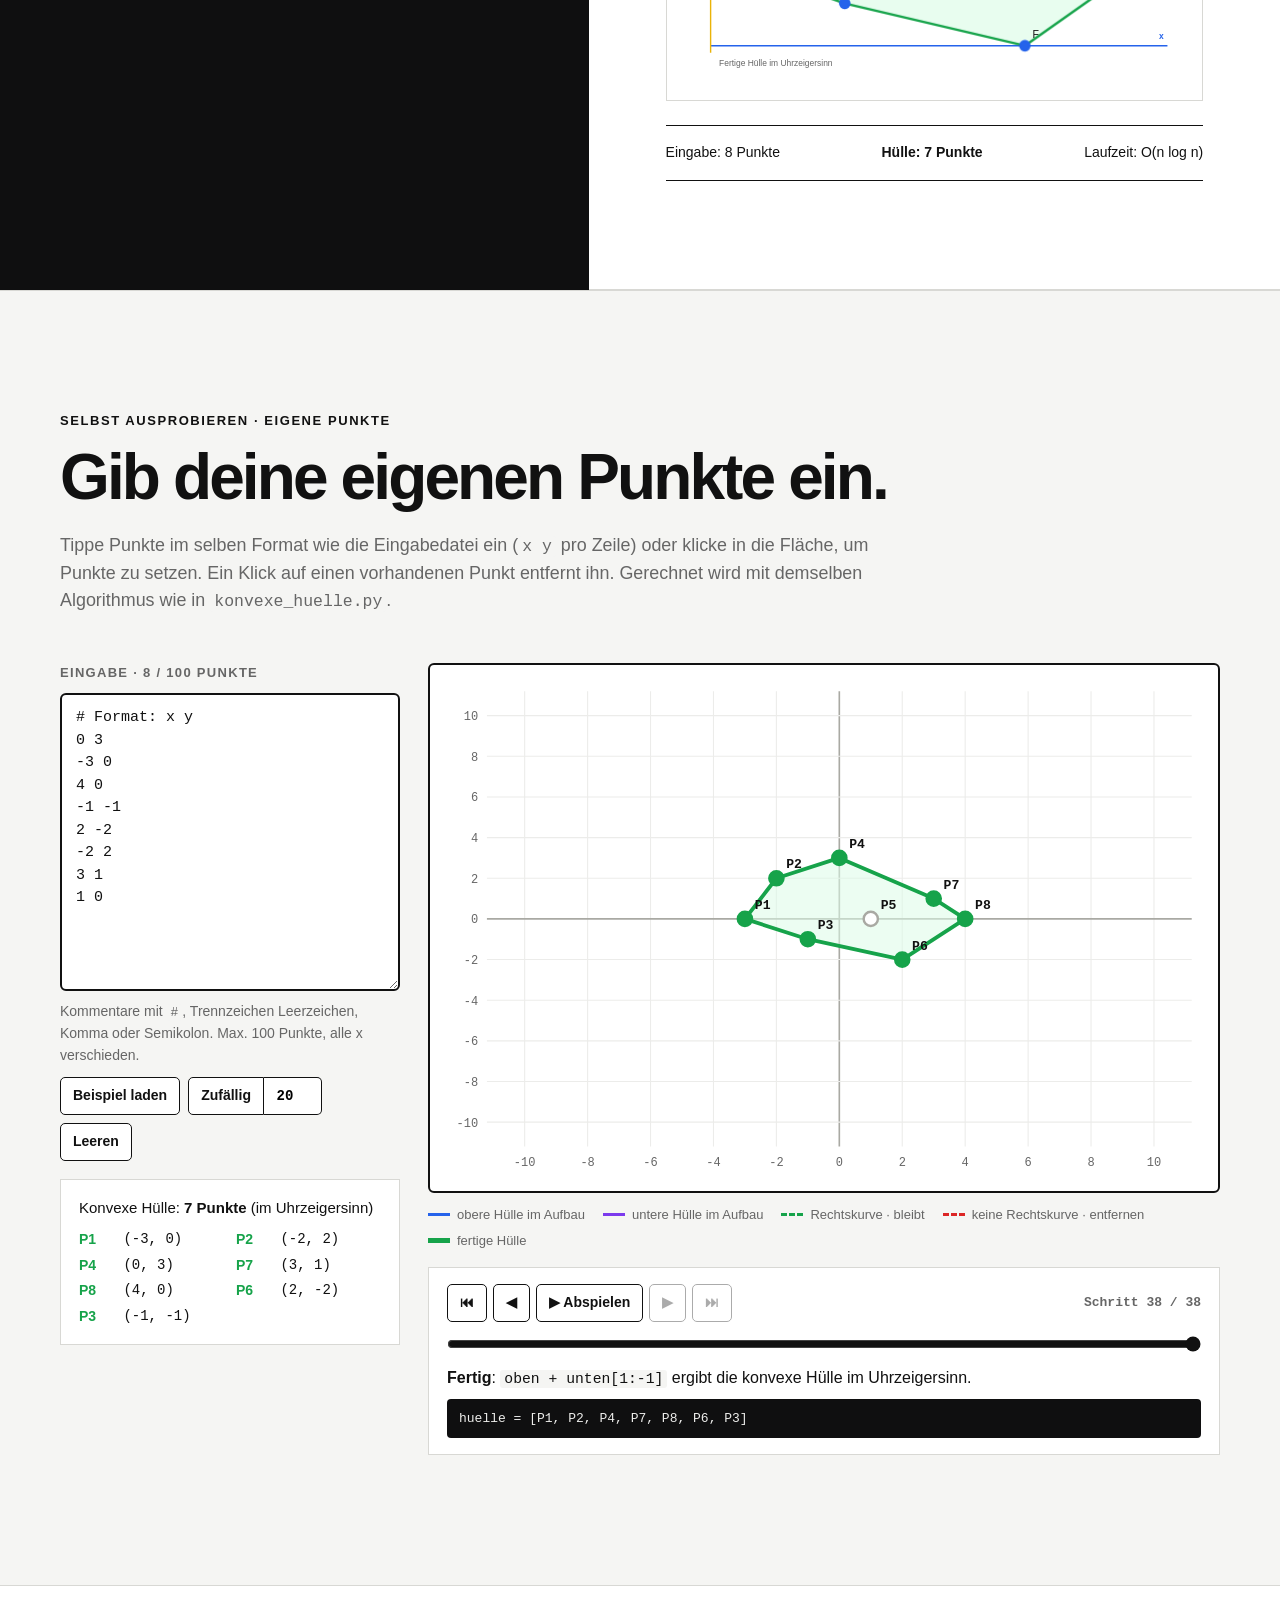
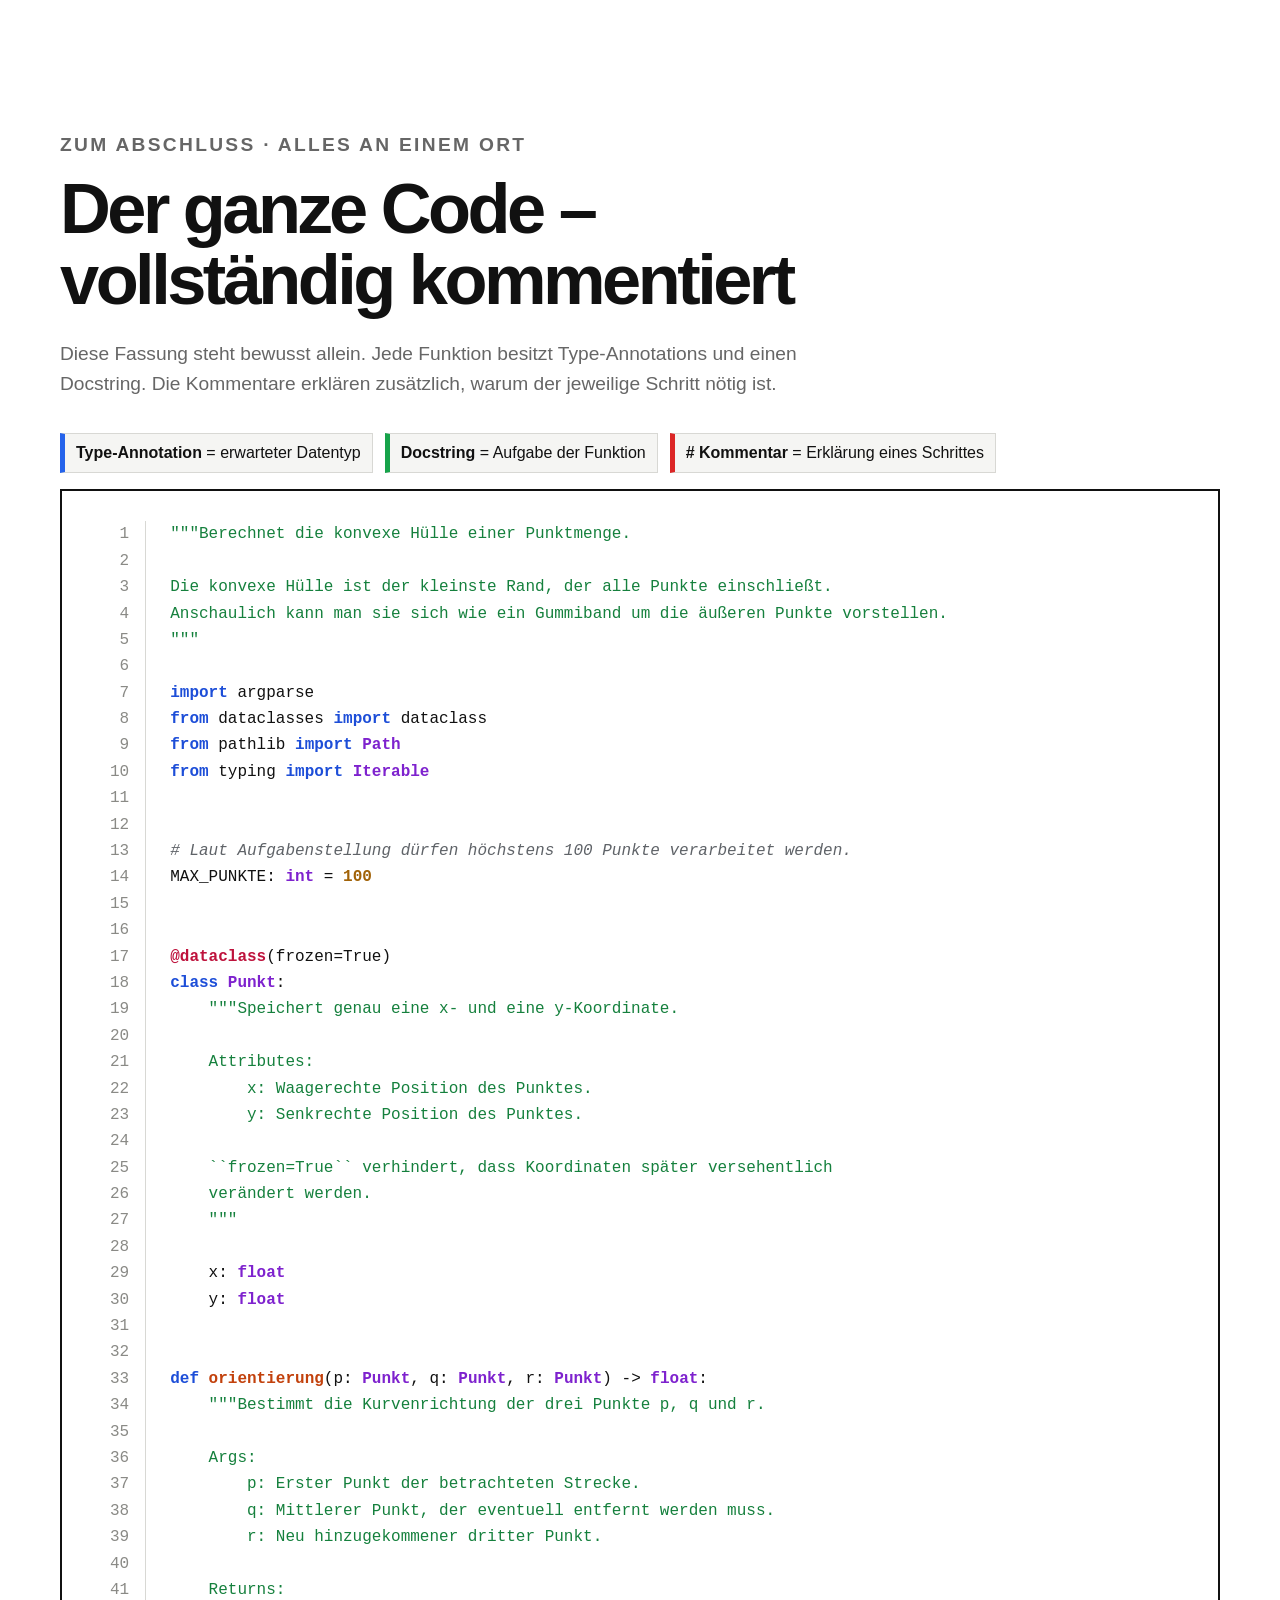
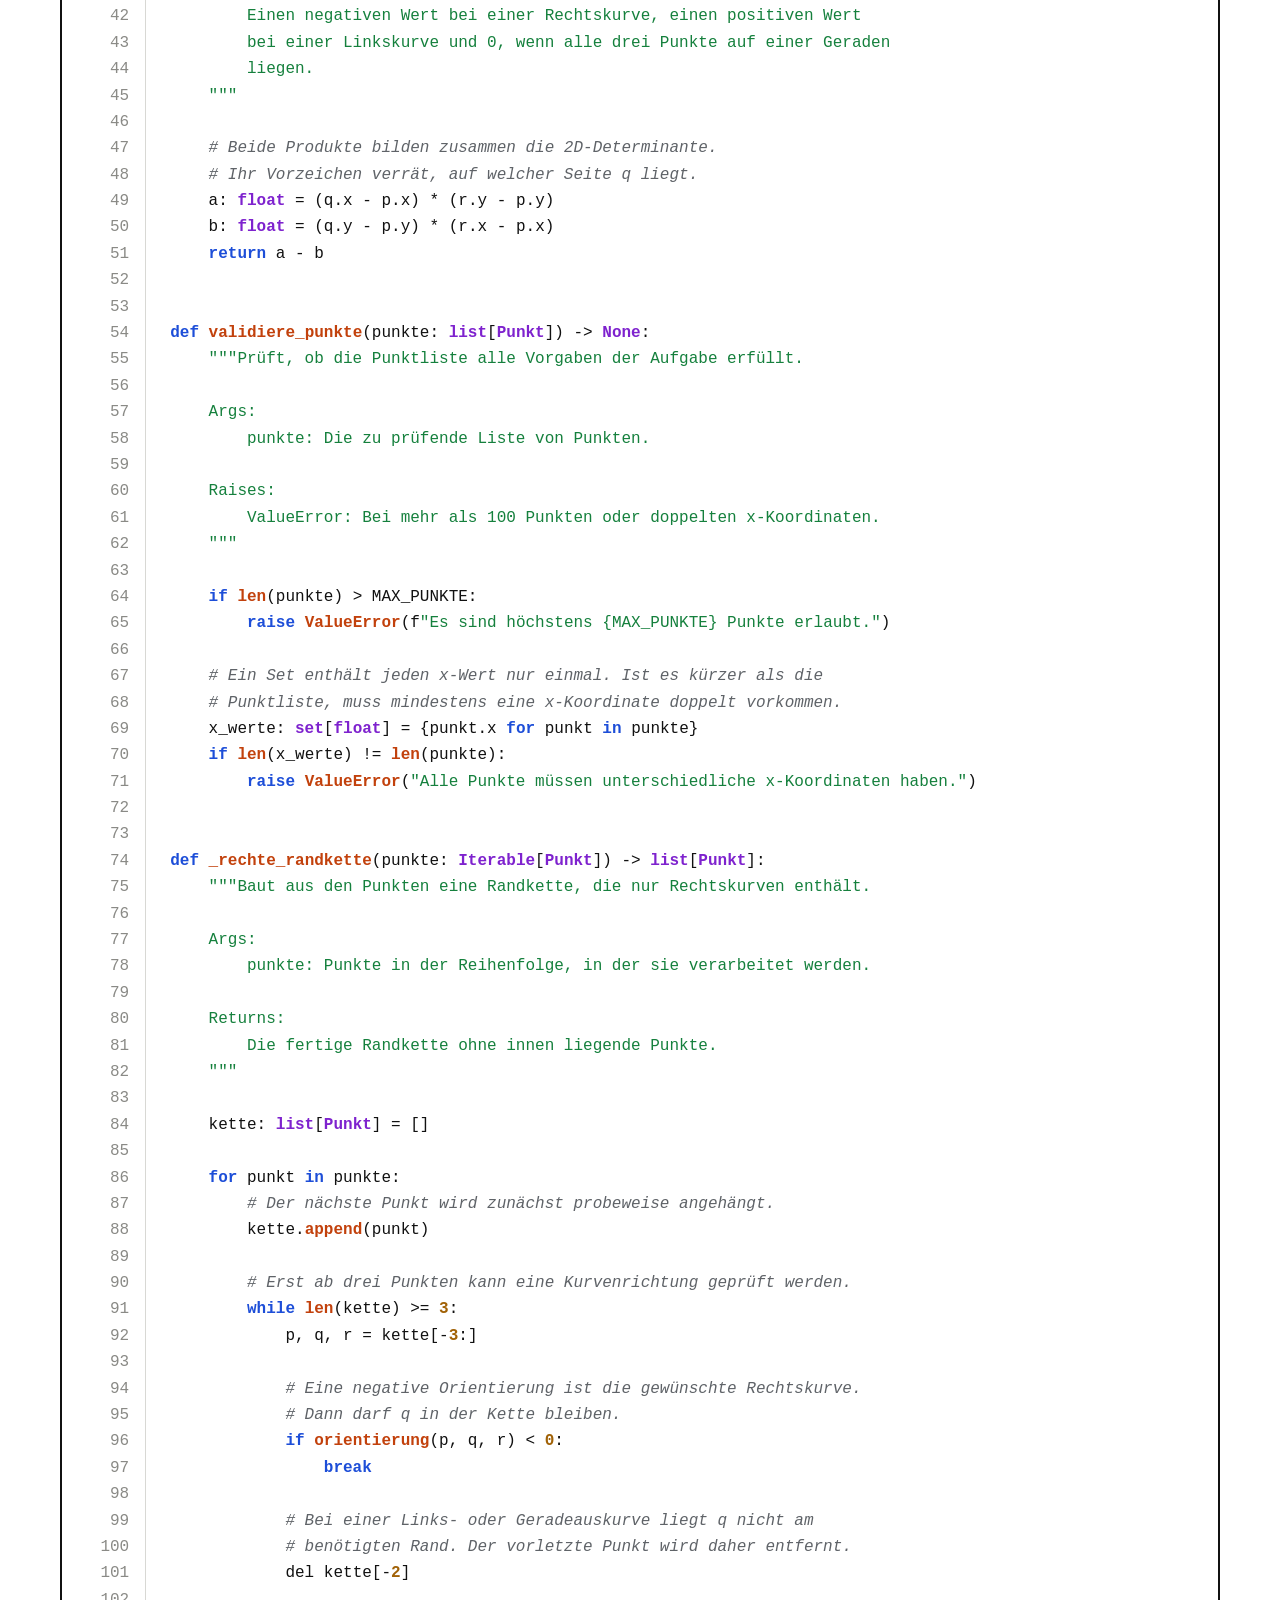
==== commit 3b5c0c8e: "Schritt 3: Satz zur Animation entfernt Co-Authored-By: Claude Opus 5.5 <noreply@anthropic.com>" ====
--- a/visualisierung/index.html
+++ b/visualisierung/index.html
@@ -300,7 +300,6 @@
         <p>
           Der Algorithmus muss wissen, was „von links nach rechts“ bedeutet.
           Deshalb ordnet <code>sorted</code> die Punktliste nach der x-Koordinate neu.
-          Die Animation zeigt, wie jeder Punkt an seinen neuen Platz wandert.
         </p>
         <div class="viz-card"><svg class="viz" role="img" aria-label="Nach x sortierte Punkte"></svg></div>
         <p class="plain-rule"><strong>Warum?</strong> Danach kommt jeder neue Punkt garantiert weiter rechts als der vorherige.</p>
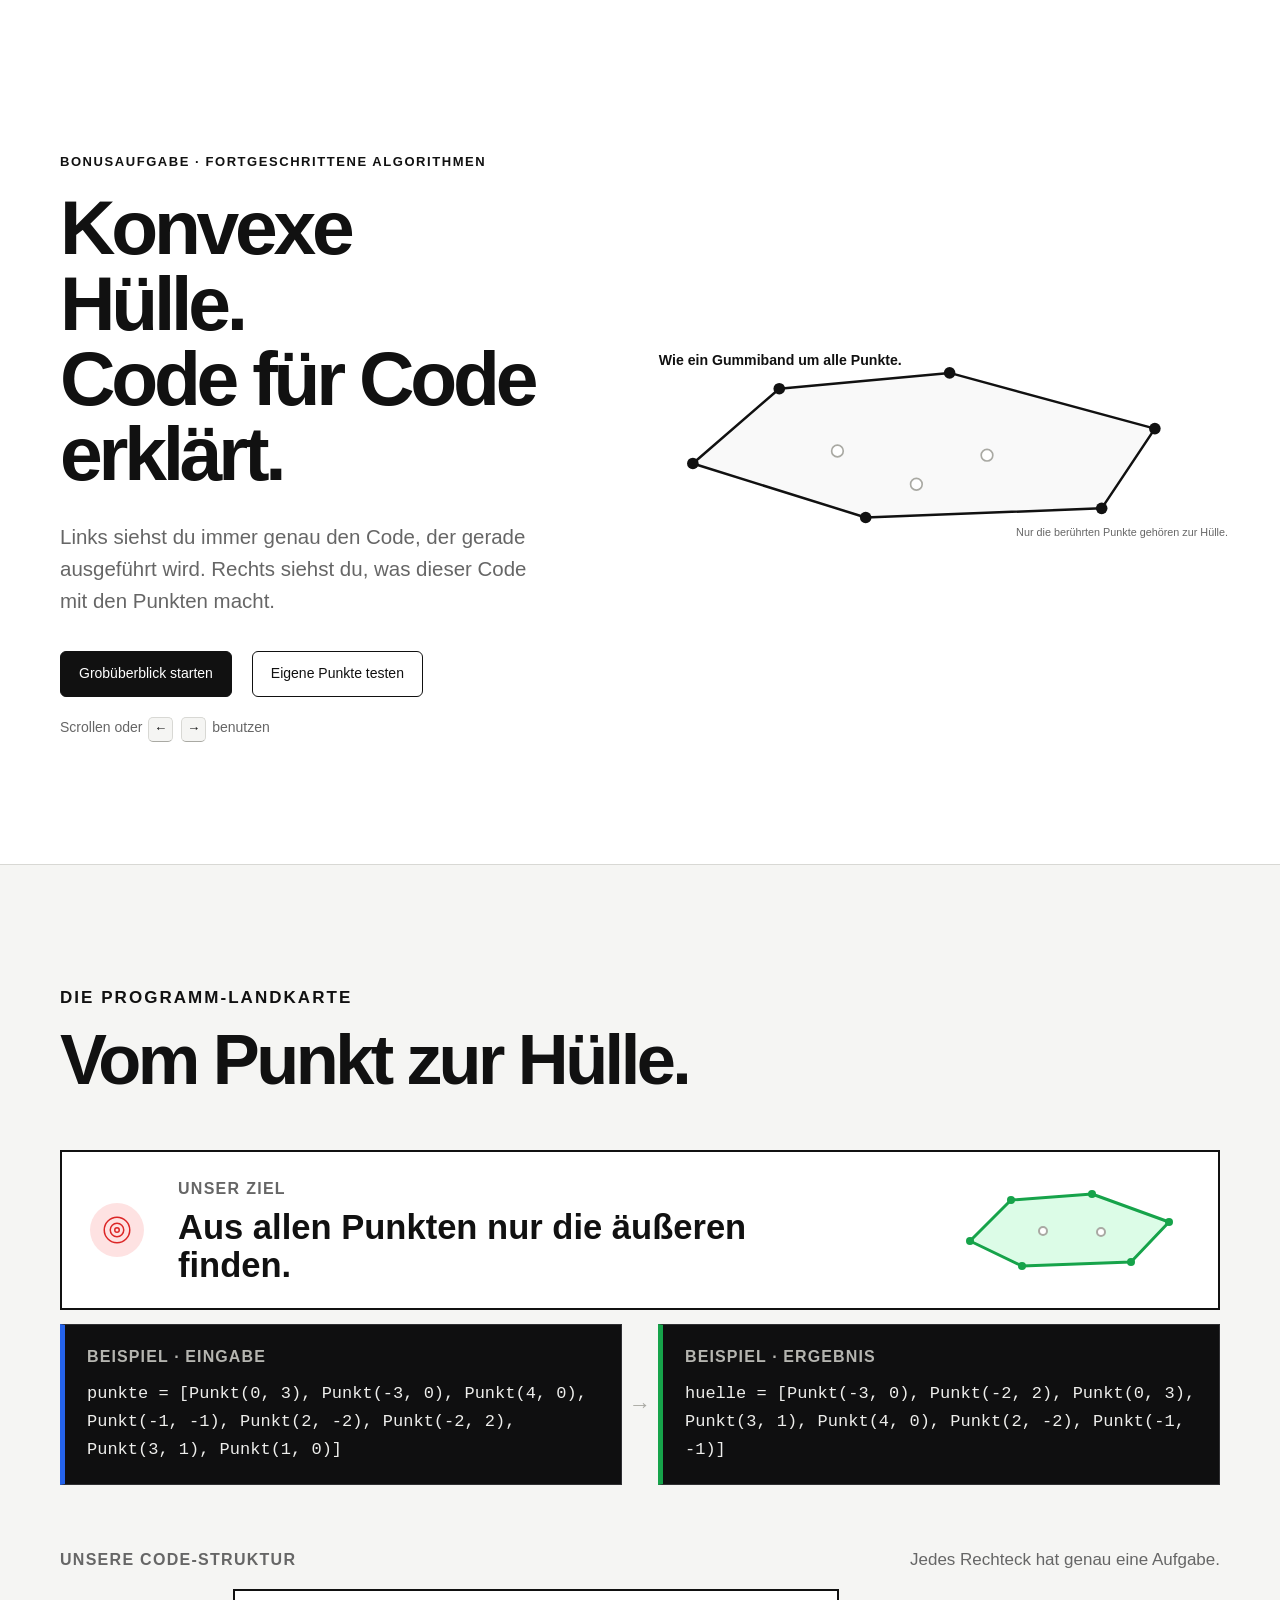
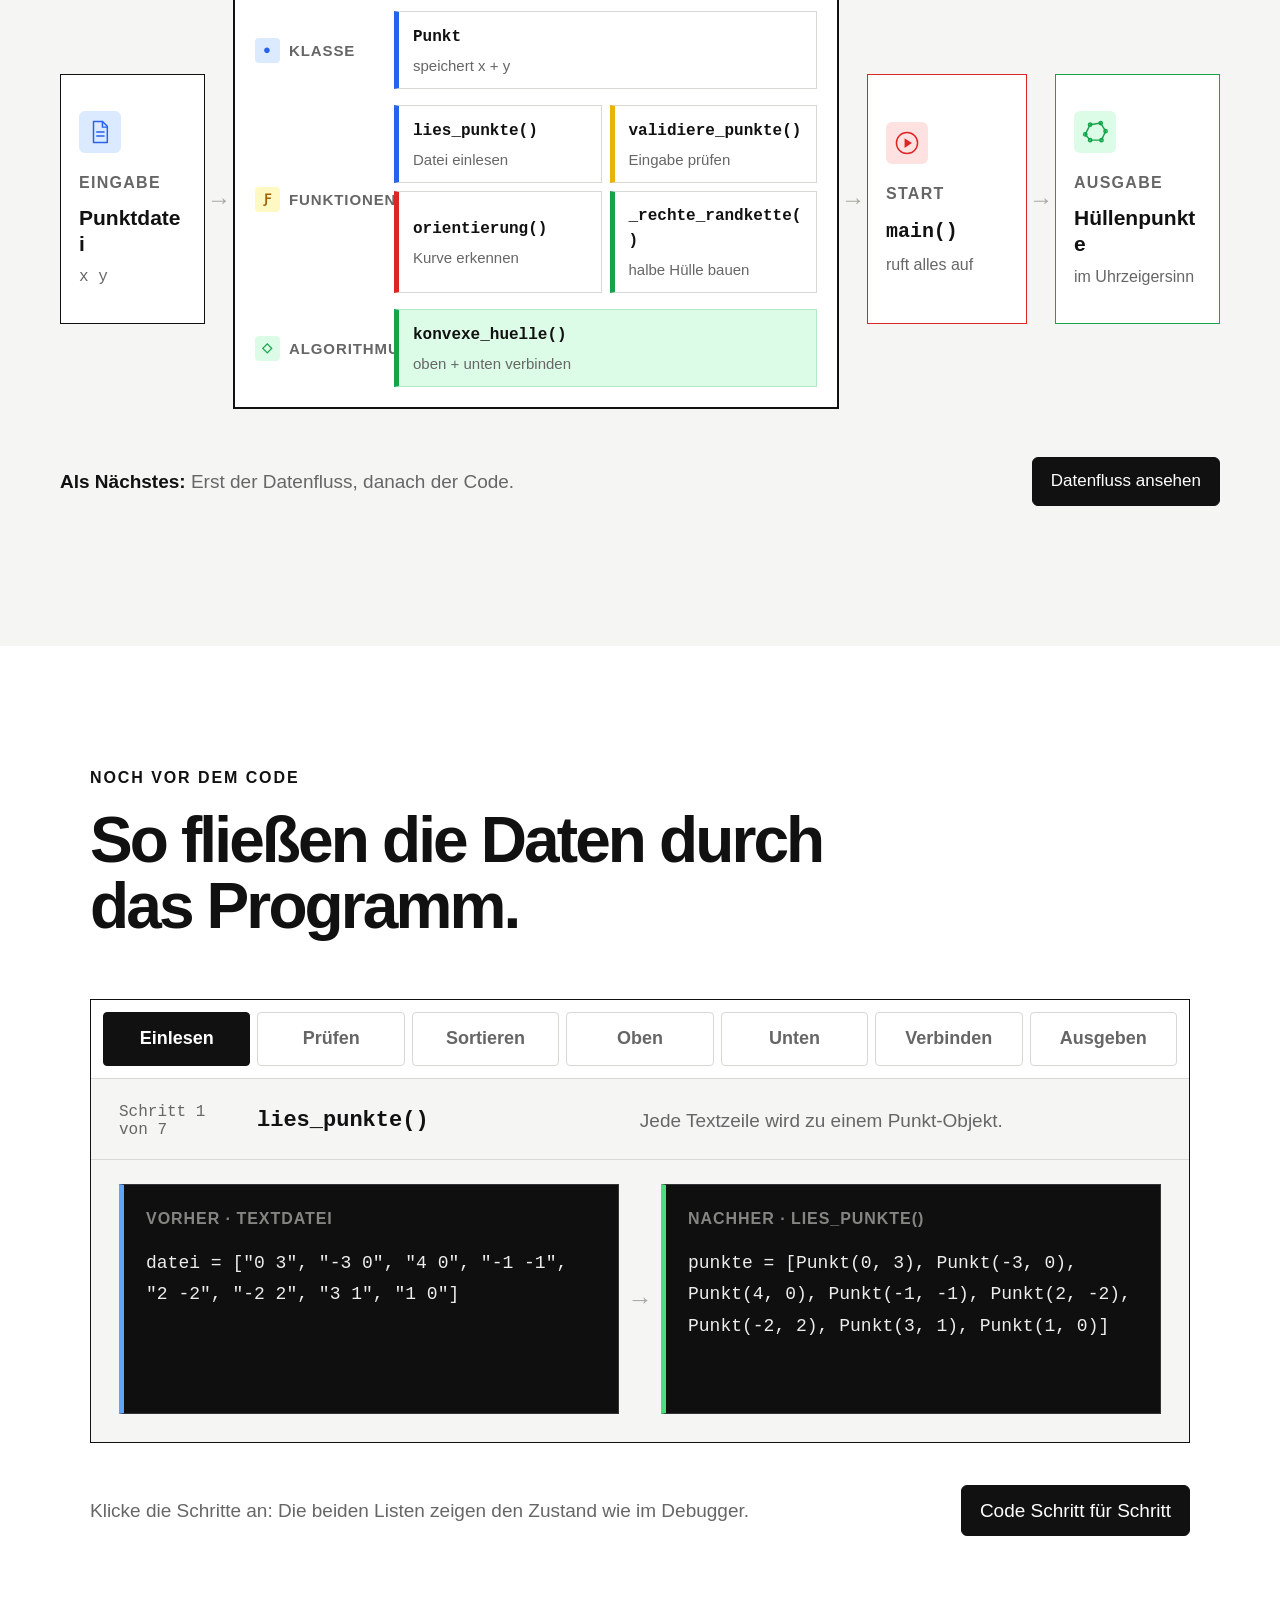
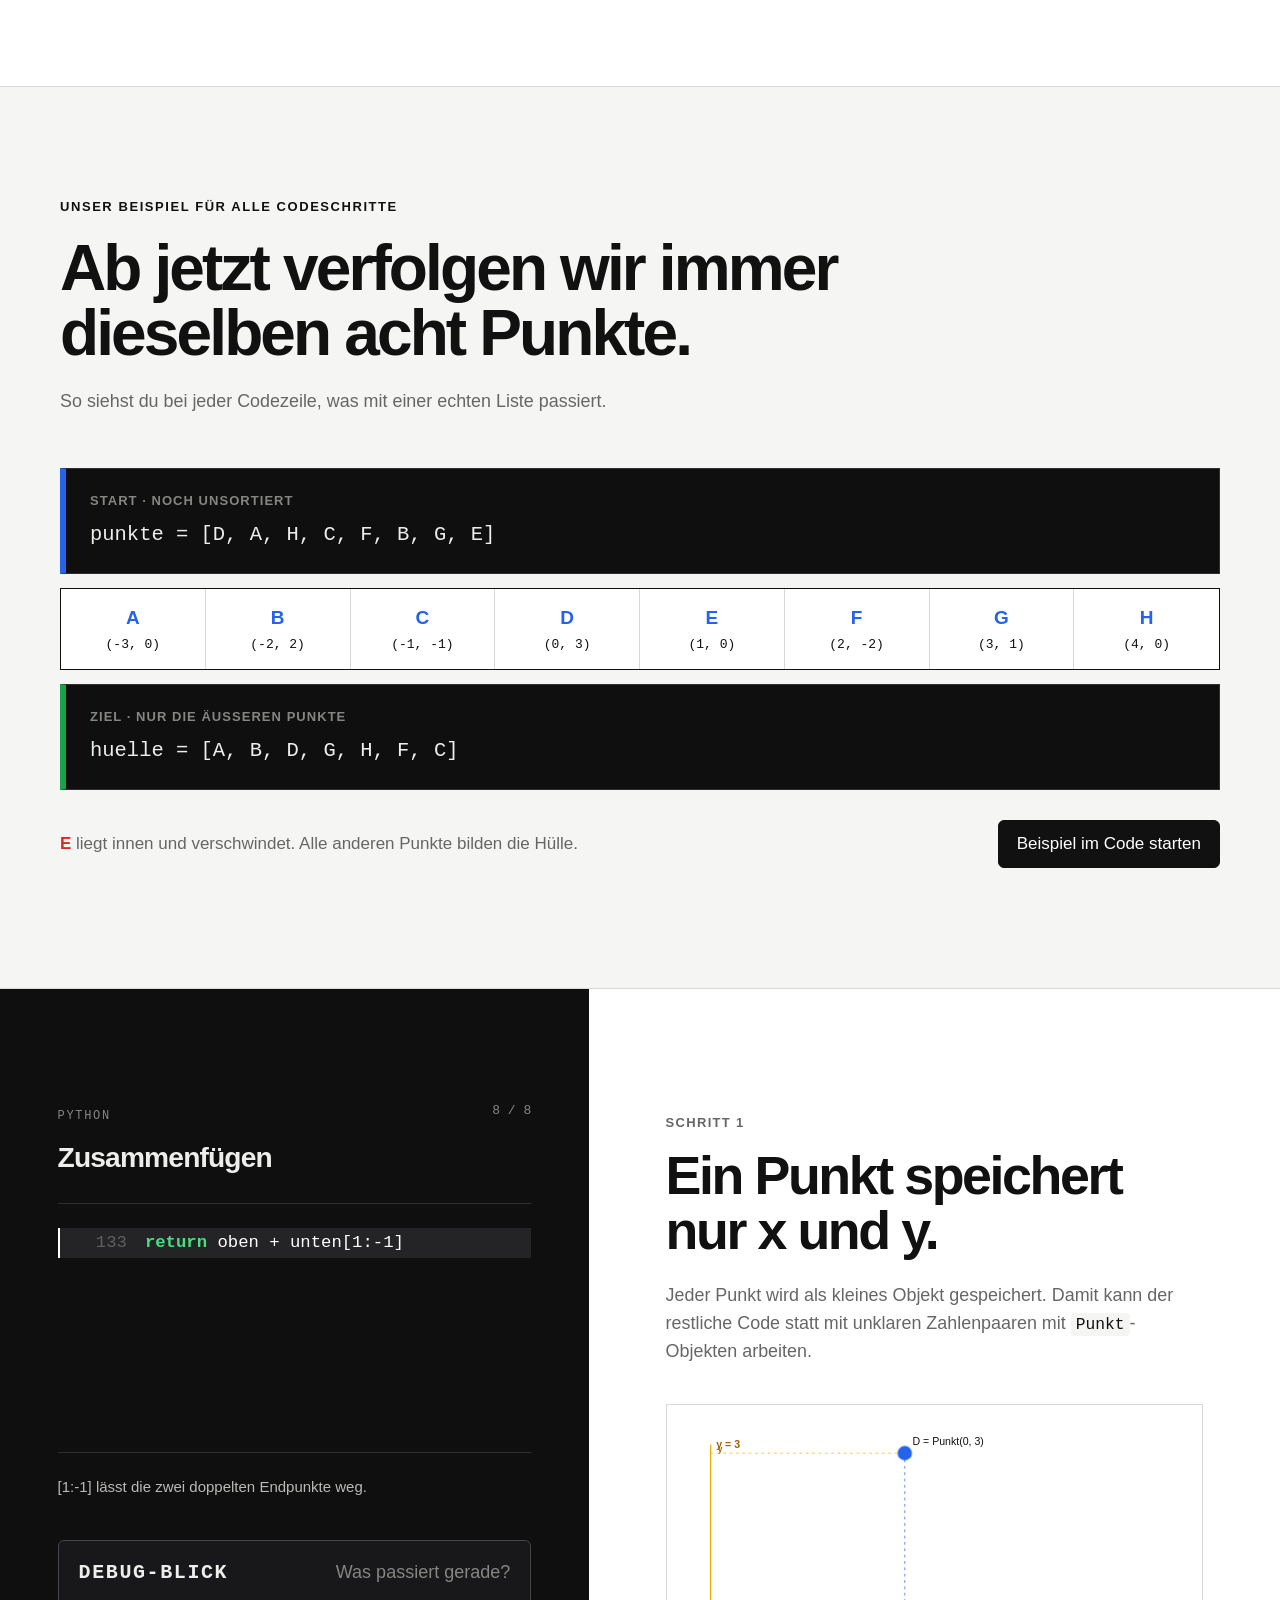
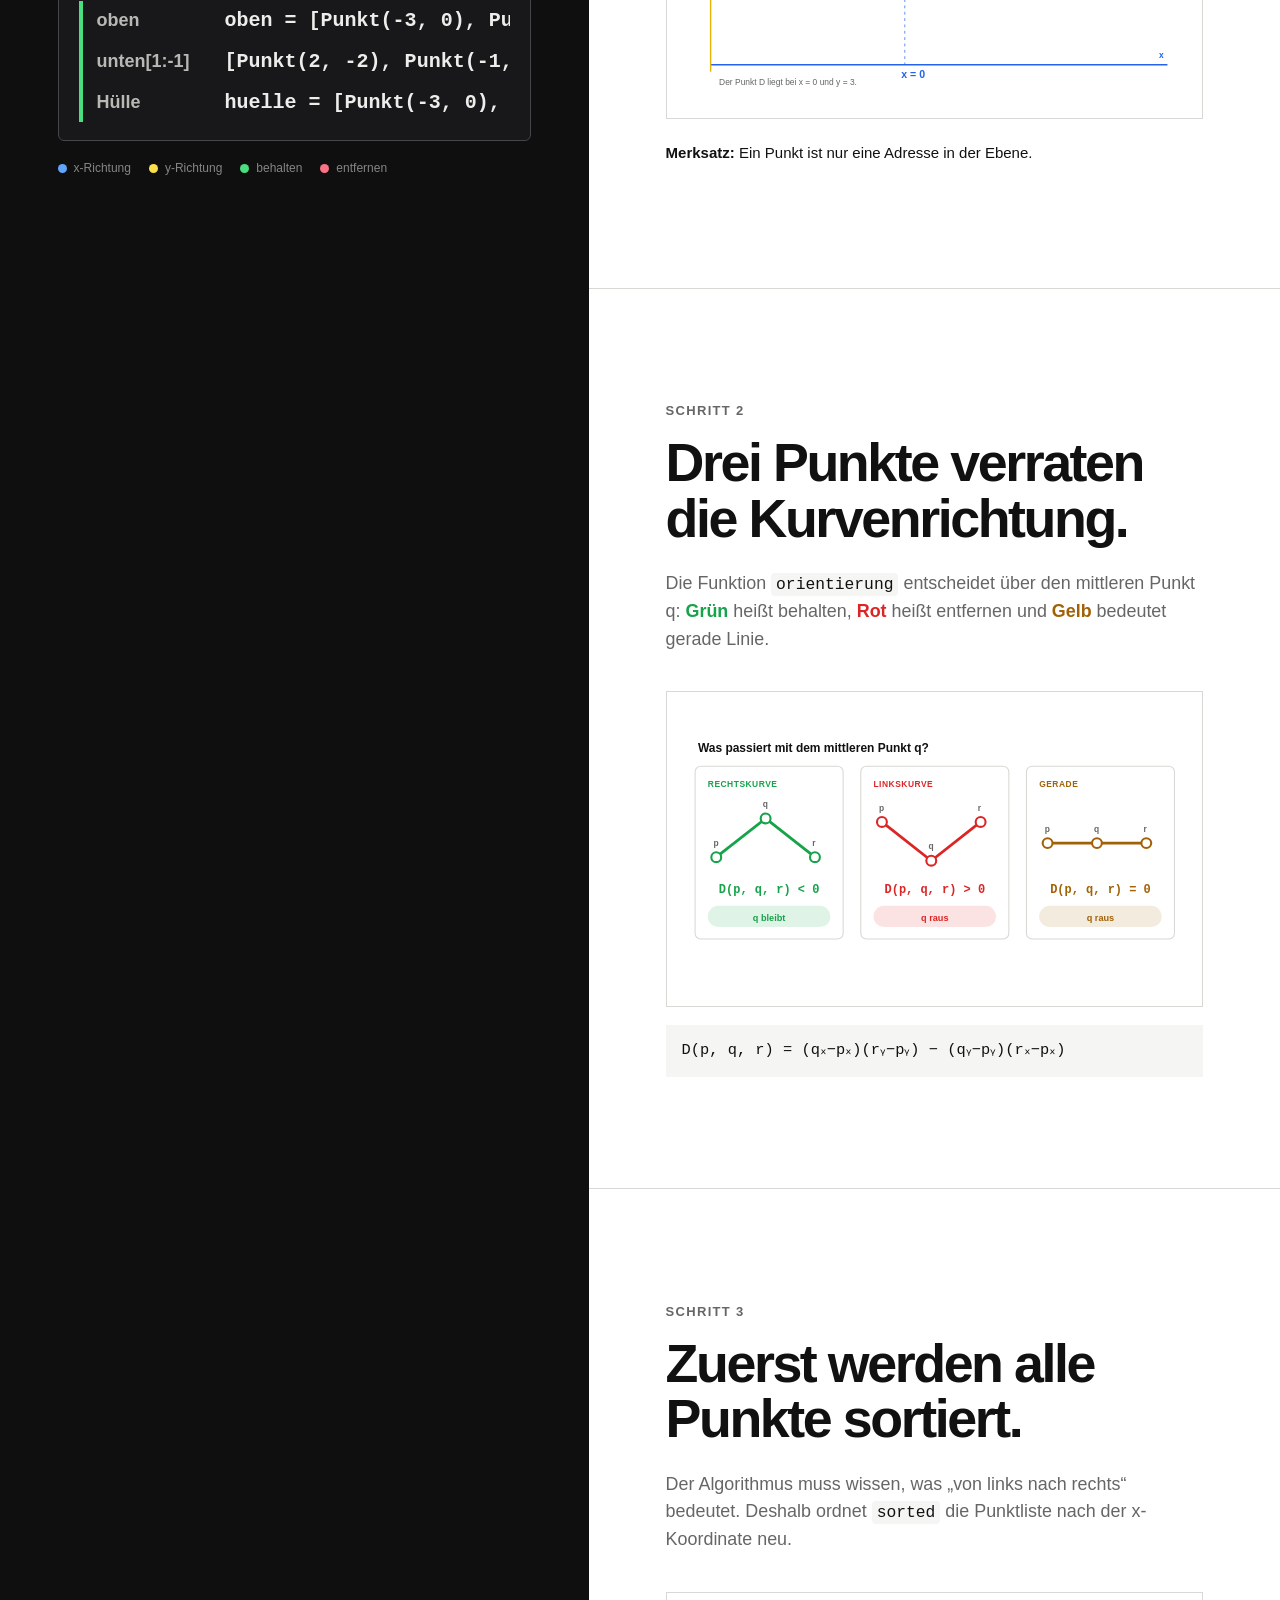
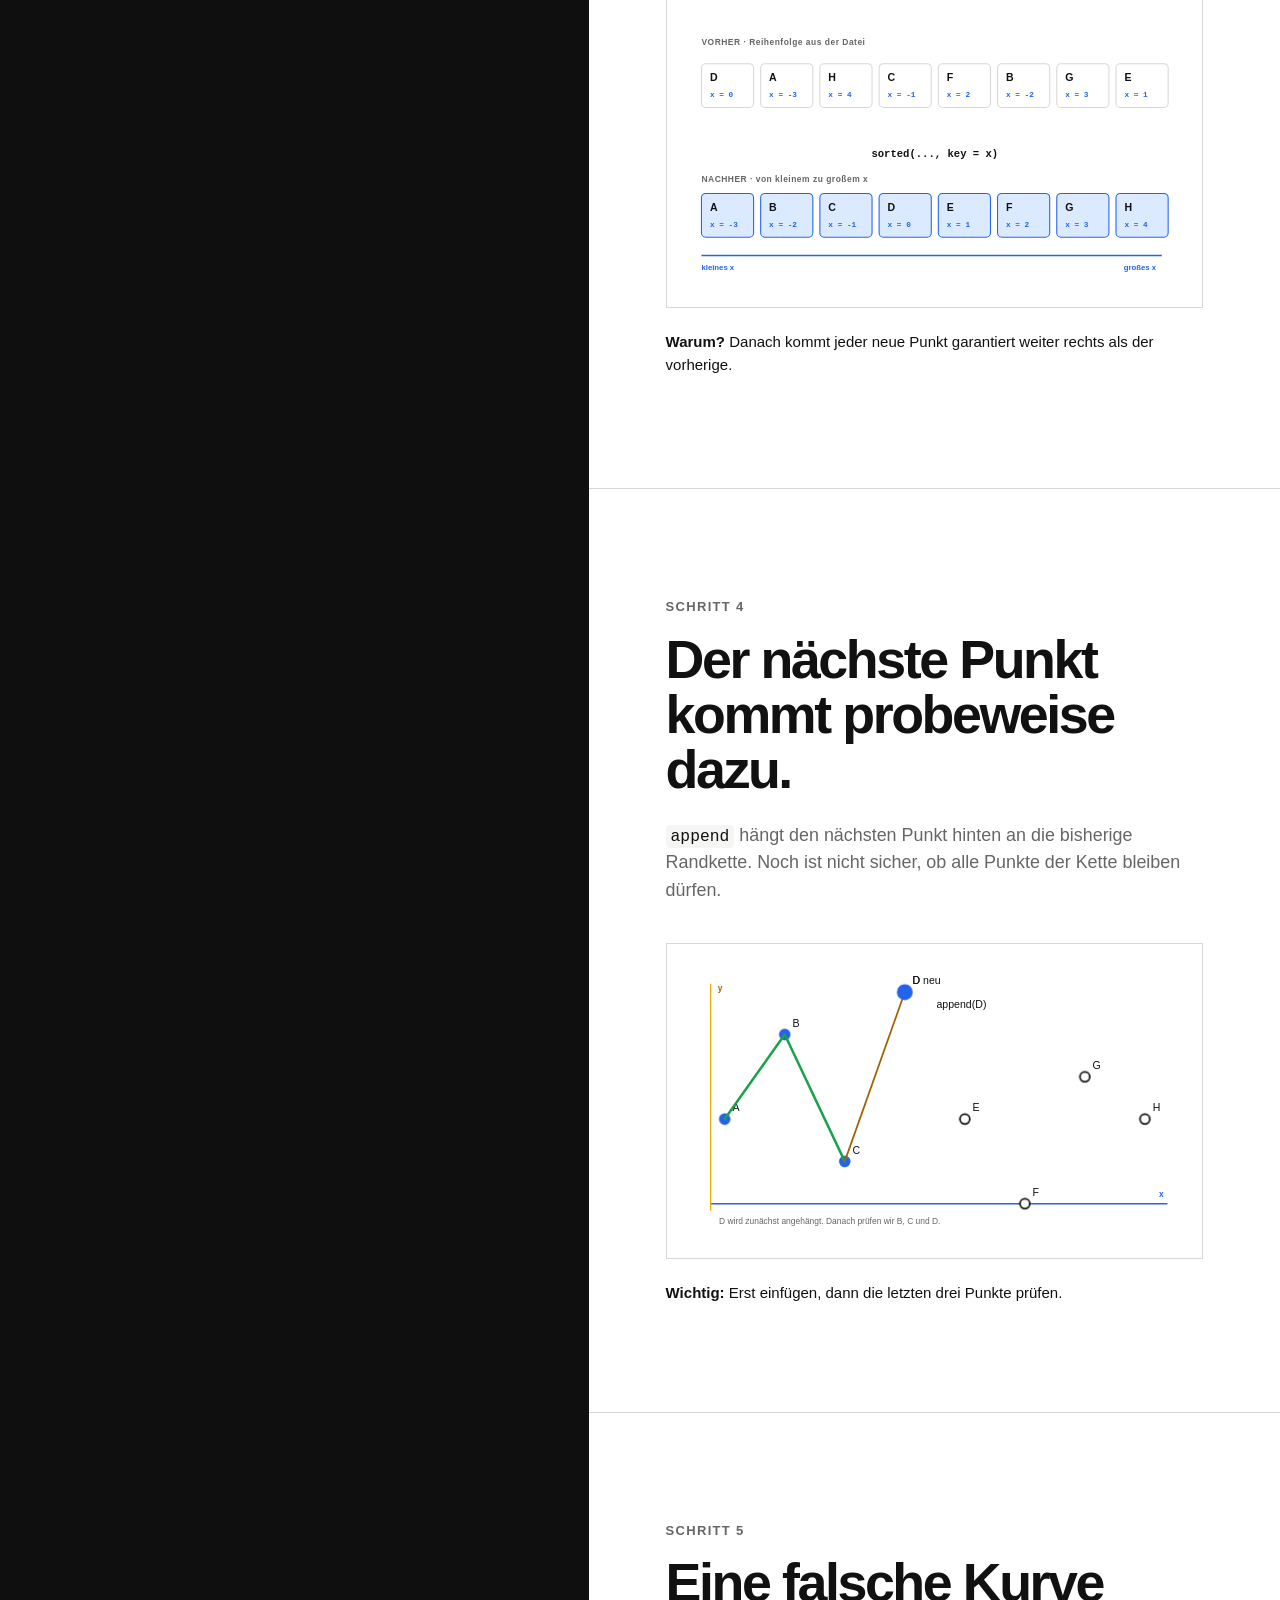
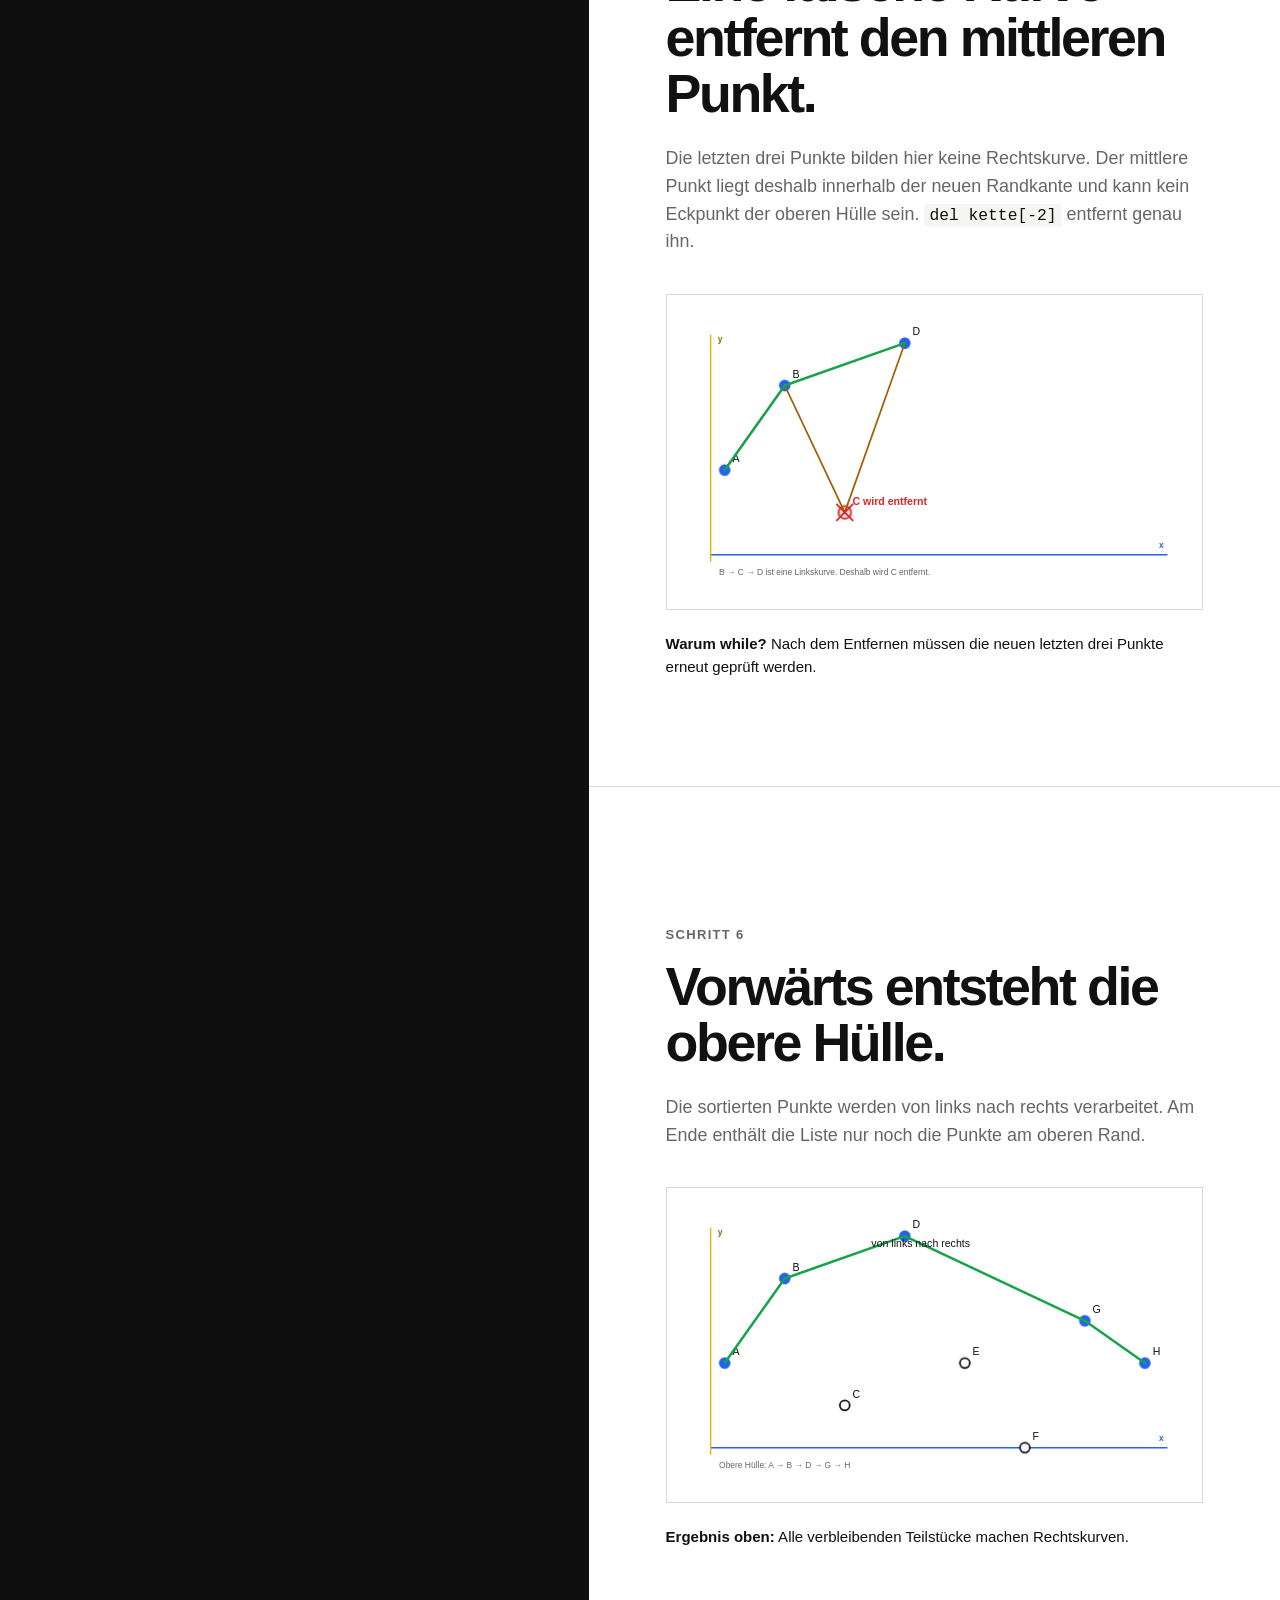
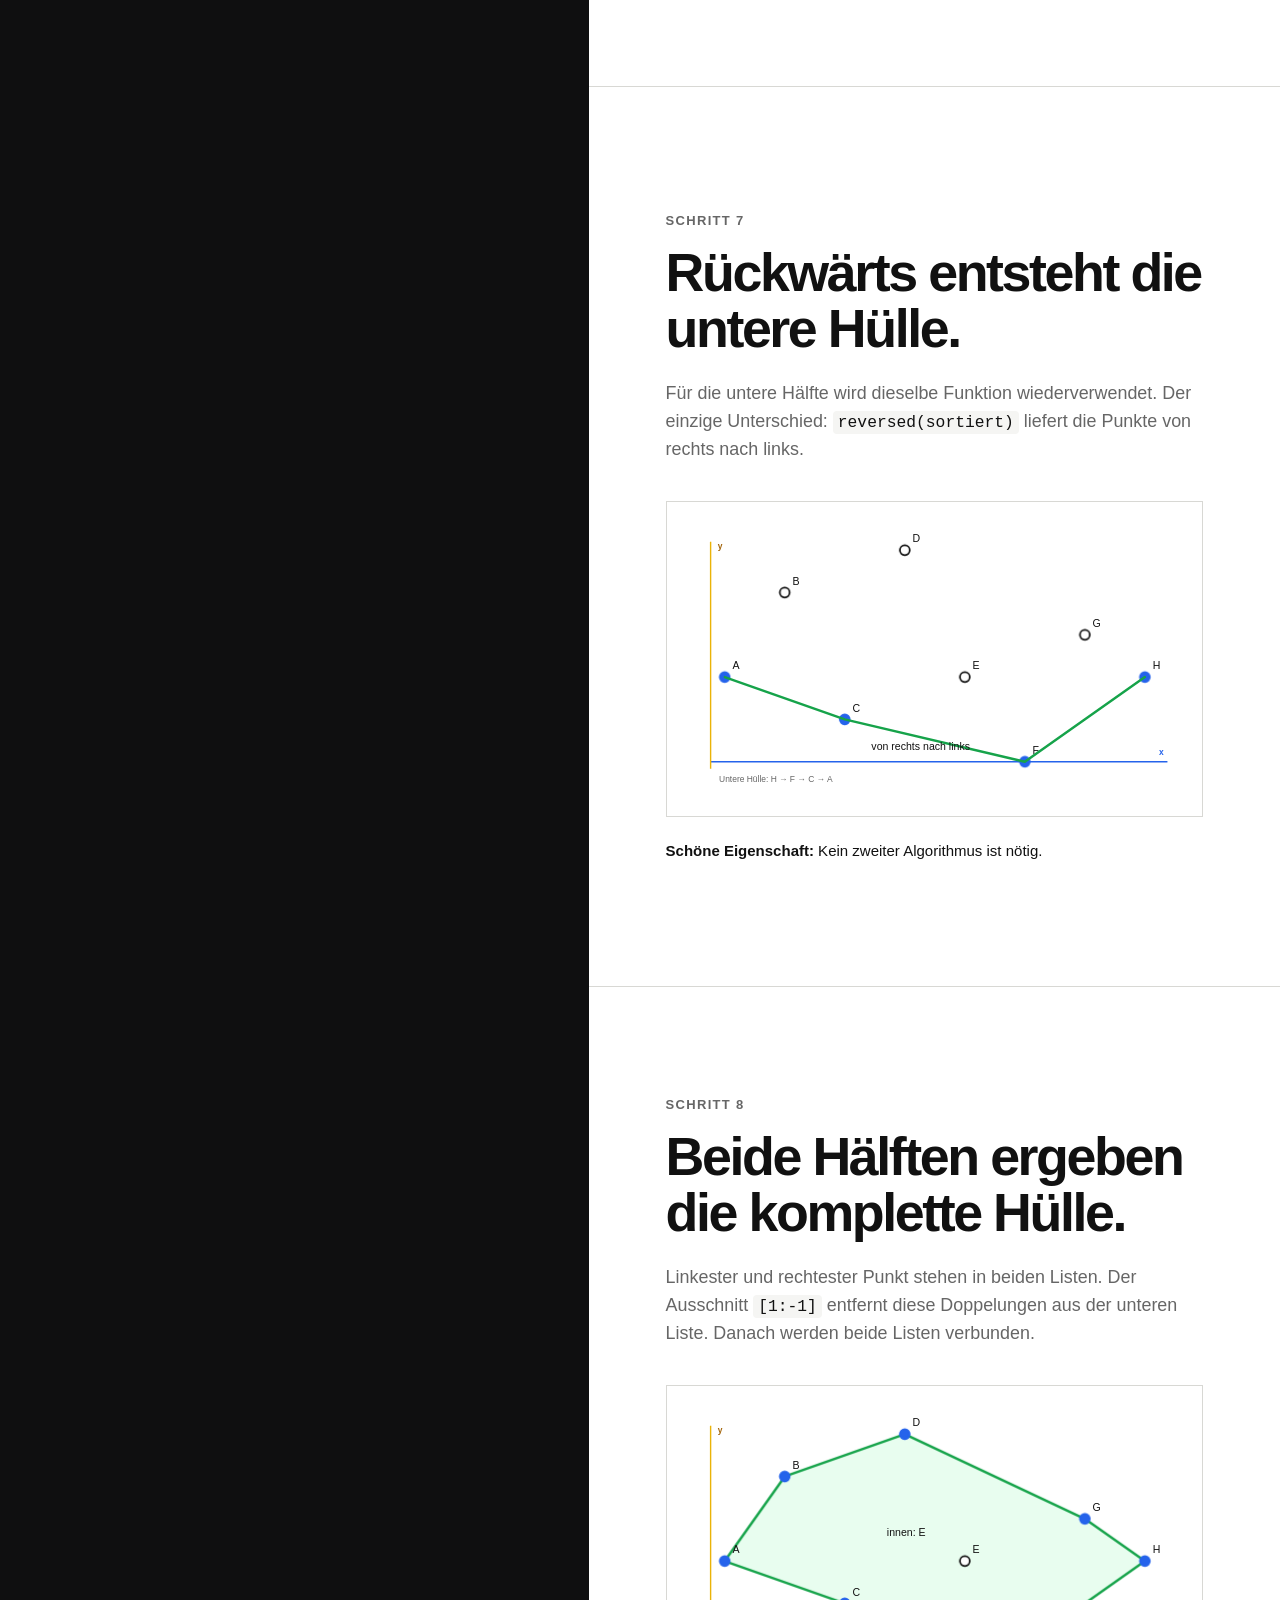
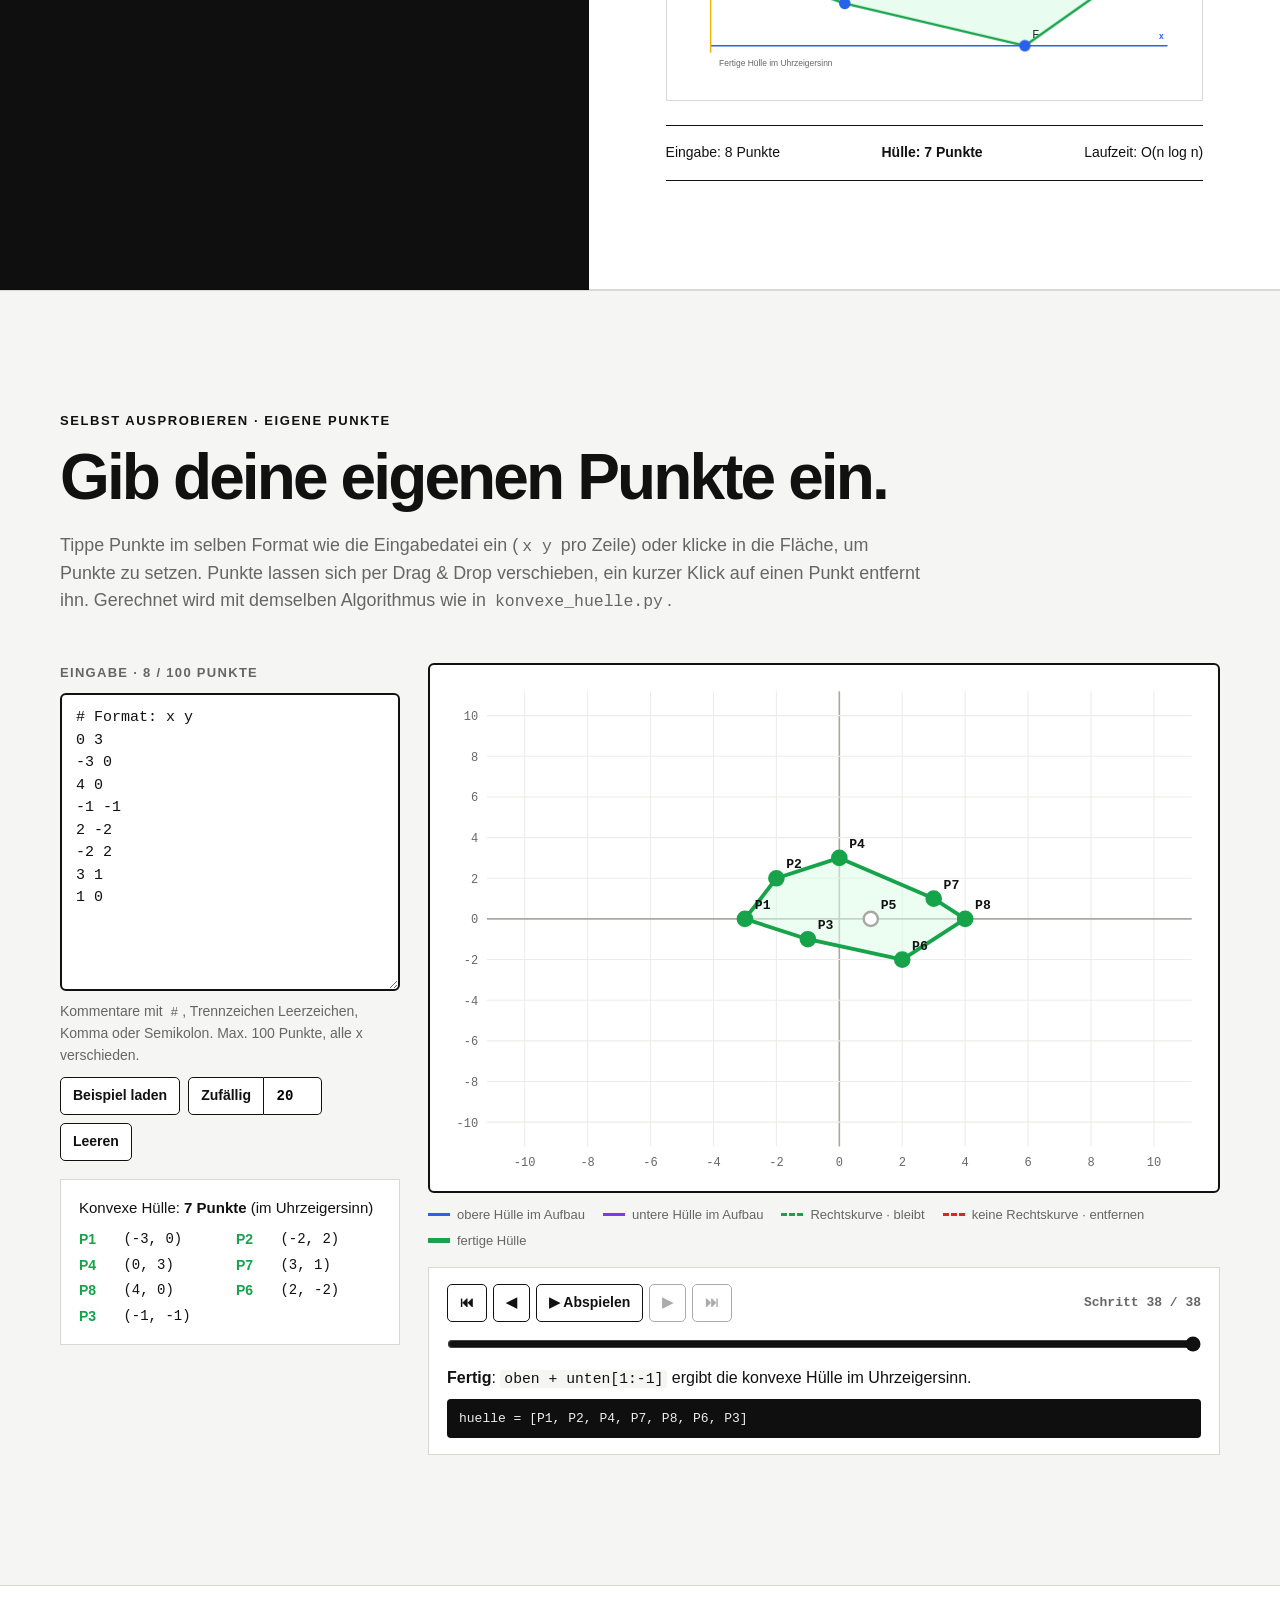
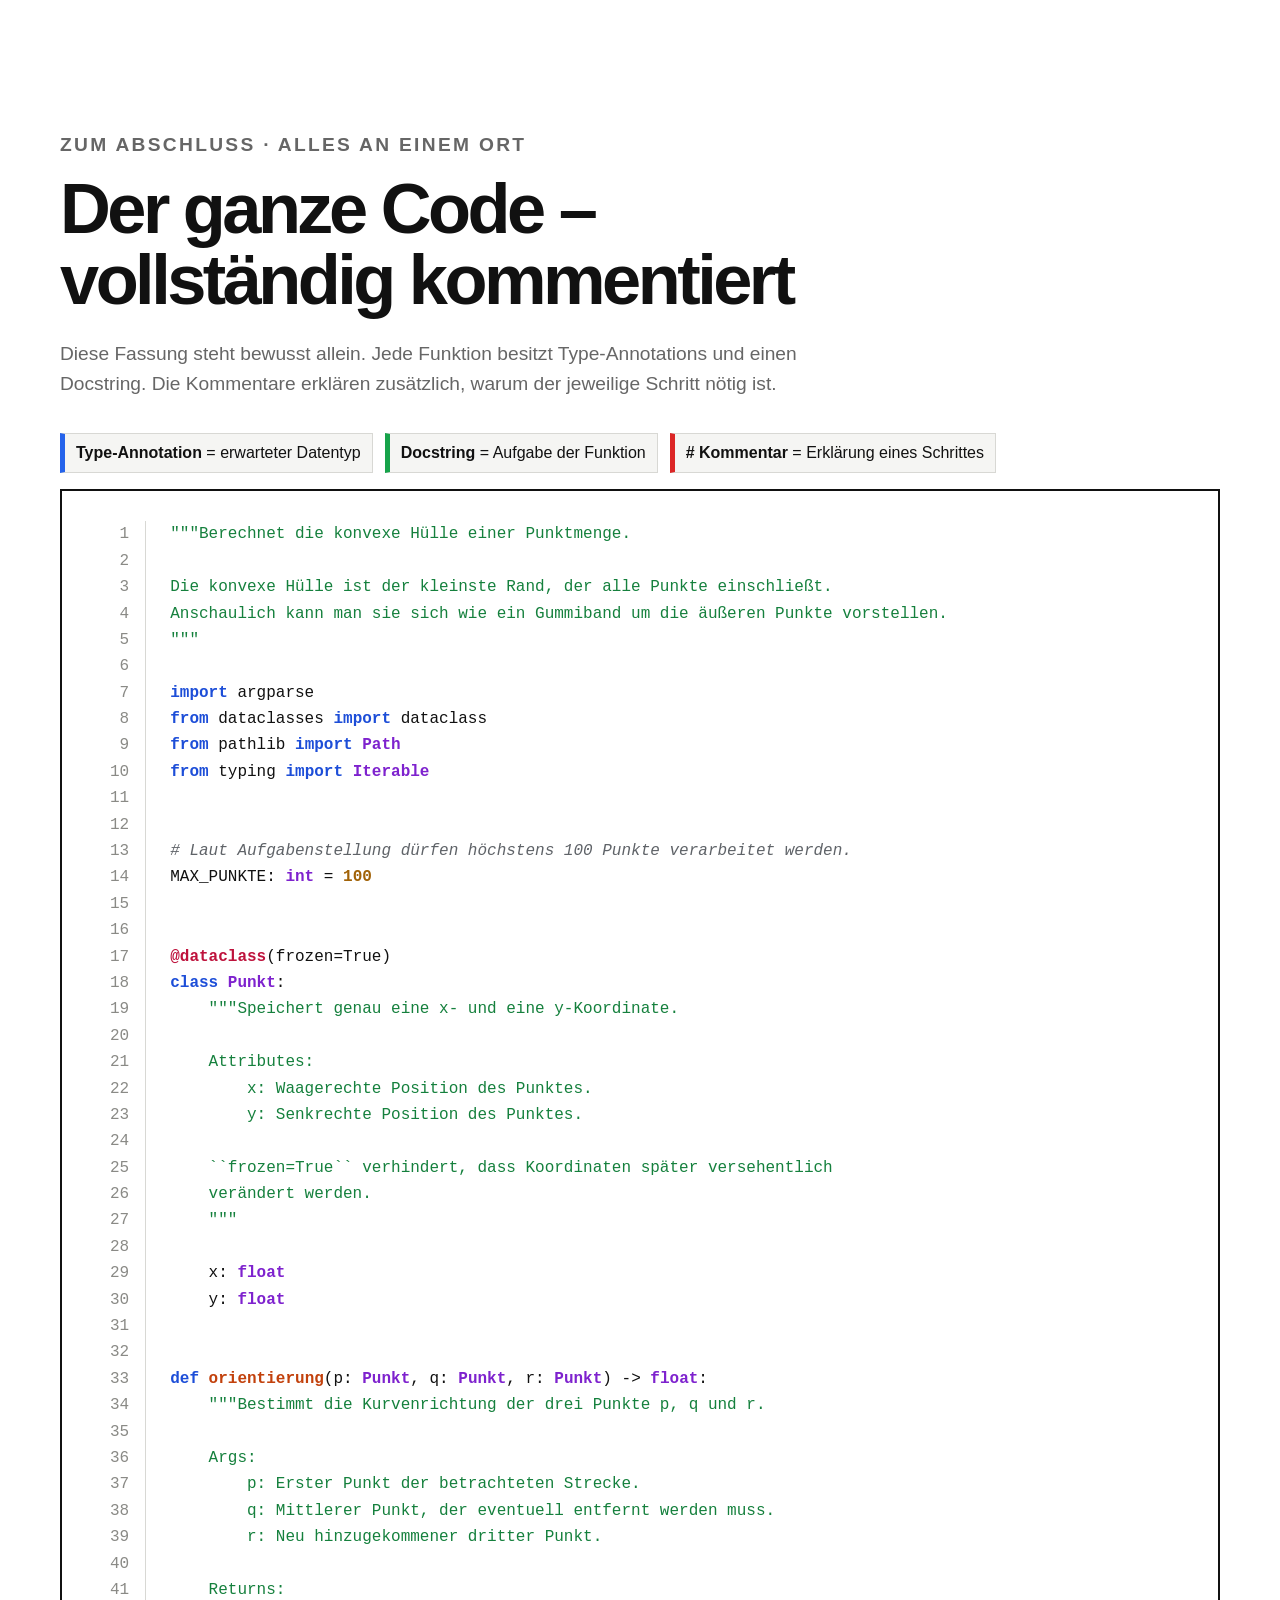
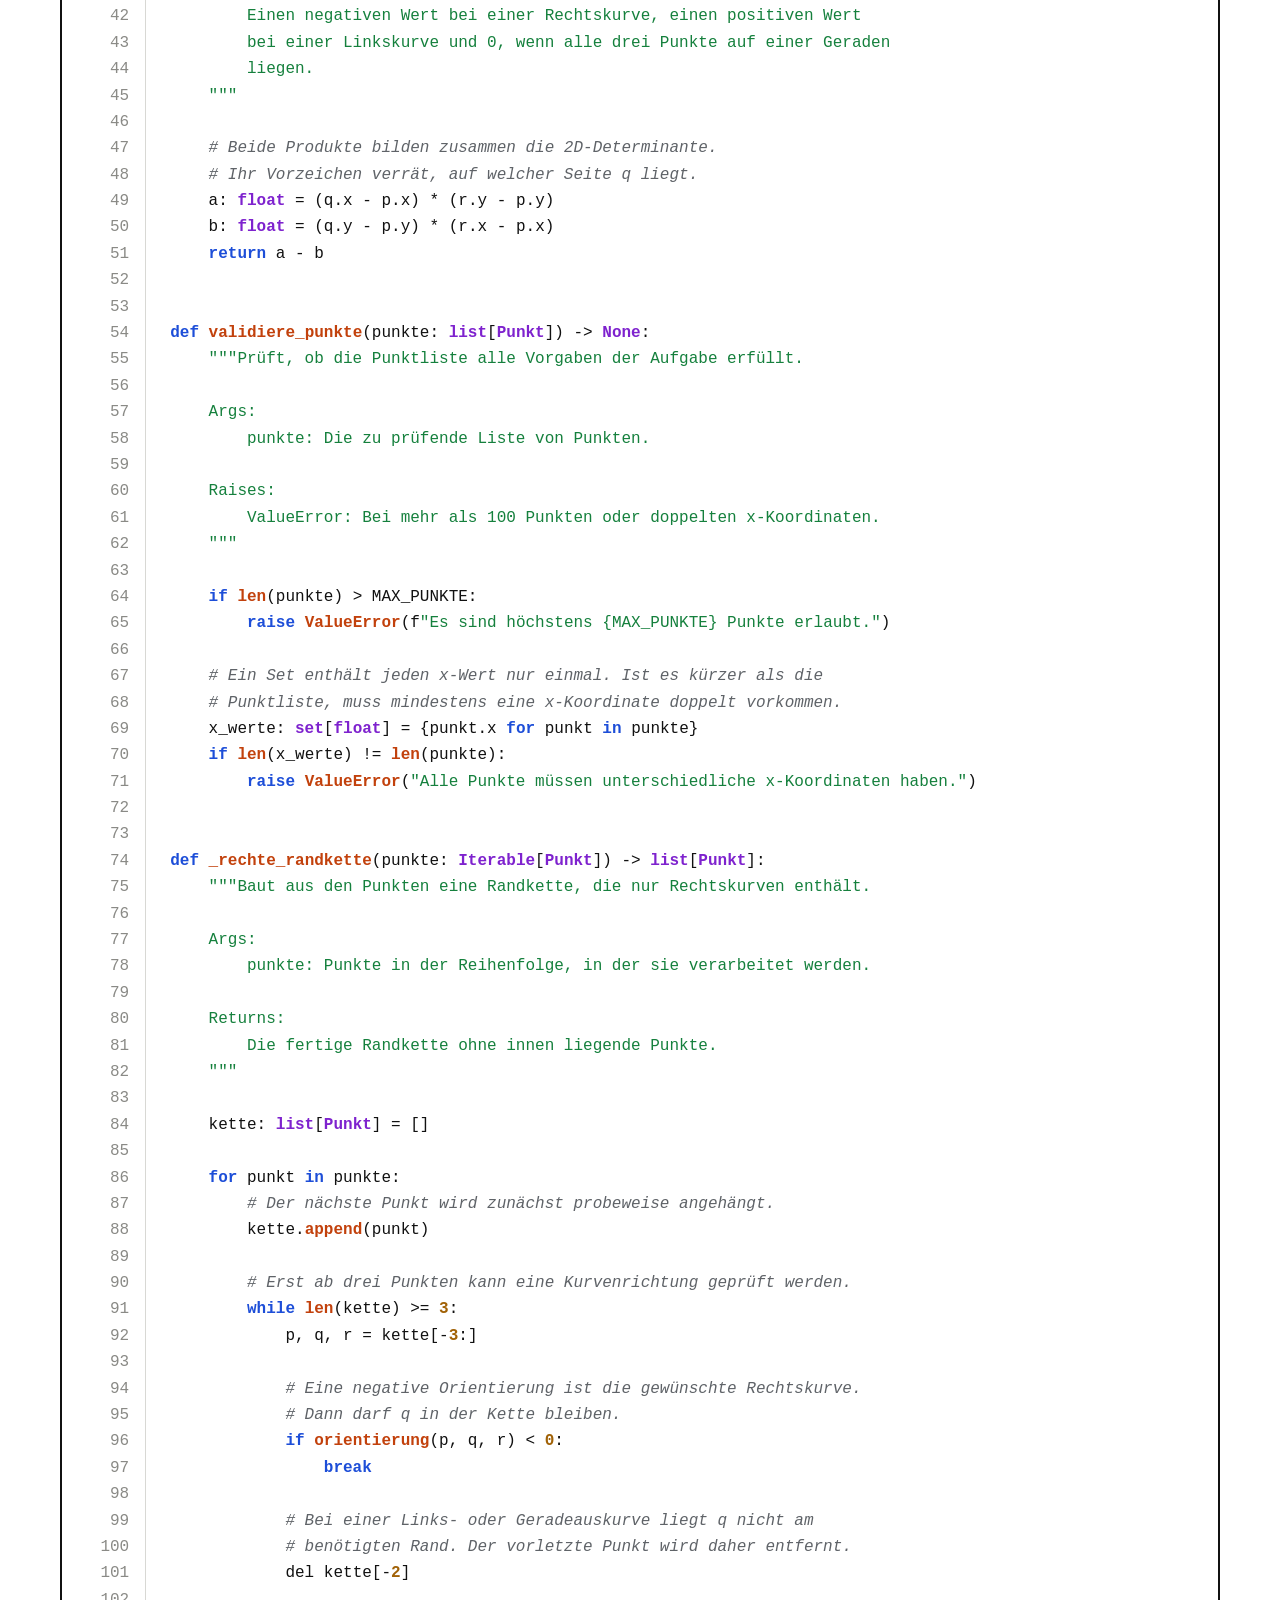
==== commit ad869f2b: "Eigene Punkte per Drag & Drop verschieben, fester Nach-oben-Button Co-Authored-By: Claude Opus 5.5 <" ====
--- a/visualisierung/index.html
+++ b/visualisierung/index.html
@@ -380,7 +380,7 @@
       <h2 id="playground-title">Gib deine eigenen Punkte ein.</h2>
       <p>
         Tippe Punkte im selben Format wie die Eingabedatei ein (<code>x y</code> pro Zeile)
-        oder klicke in die Fläche, um Punkte zu setzen. Ein Klick auf einen vorhandenen Punkt entfernt ihn.
+        oder klicke in die Fläche, um Punkte zu setzen. Punkte lassen sich per Drag &amp; Drop verschieben, ein kurzer Klick auf einen Punkt entfernt ihn.
         Gerechnet wird mit demselben Algorithmus wie in <code>konvexe_huelle.py</code>.
       </p>
     </header>
@@ -815,6 +815,10 @@
     <a href="../konvexe_huelle.py">Kommentierte Python-Datei öffnen</a>
   </footer>
 
+  <button class="back-to-top" id="back-to-top" type="button" aria-label="Nach oben scrollen" title="Nach oben">
+    <svg viewBox="0 0 24 24" aria-hidden="true"><path d="M12 19V5M5 12l7-7 7 7"/></svg>
+  </button>
+
   <script src="app.js"></script>
   <script src="playground.js"></script>
 </body>
--- a/visualisierung/styles.css
+++ b/visualisierung/styles.css
@@ -173,6 +173,17 @@
 }
 .debug-sort .debug-row { animation: debug-row-in .55s var(--ease) both; }
 @keyframes debug-row-in { from { opacity: 0; transform: translateX(-8px); } }
+.debug-output.debug-compare { grid-template-columns: minmax(0, 1fr) auto minmax(0, 1fr); align-items: stretch; gap: 10px; }
+.compare-box { min-width: 0; padding: 10px 12px; border: 1px solid #45454a; border-radius: 6px; background: #111113; }
+.compare-after { border-color: var(--blue-bright); }
+.compare-label { display: block; margin-bottom: 6px; color: #b8b8b4; font-size: 13px; font-weight: 700; letter-spacing: .06em; text-transform: uppercase; }
+.compare-box pre { margin: 0; overflow-x: auto; font: 600 16px/1.5 "SFMono-Regular", Menlo, monospace; color: var(--code-text); }
+.compare-box code { display: block; padding: 0 4px; white-space: pre; }
+.compare-box code.compare-new { margin: 0 -4px; padding: 0 8px; border-left: 3px solid var(--blue-bright); background: rgba(96, 165, 250, .18); color: #fff; }
+.compare-arrow { align-self: center; color: var(--blue-bright); font-size: 22px; font-weight: 700; }
+.compare-box code.compare-removed { margin: 0 -4px; padding: 0 8px; border-left: 3px solid var(--red-bright); background: rgba(251, 113, 133, .18); color: #fecdd3; text-decoration: line-through; text-decoration-color: var(--red-bright); text-decoration-thickness: 1.5px; }
+.debug-remove .compare-after { border-color: var(--red-bright); }
+.debug-remove .compare-arrow { color: var(--red-bright); }
 .color-key { display: flex; flex-wrap: wrap; gap: 10px 18px; margin-top: 18px; color: var(--code-muted); font-size: 12px; }
 .color-key span { display: inline-flex; align-items: center; gap: 7px; }
 .color-key i { width: 9px; height: 9px; border-radius: 50%; }
@@ -450,11 +461,13 @@
 .pg-result li { display: flex; gap: 8px; font-size: 14px; }
 .pg-result li span { min-width: 2.6em; color: var(--green); font-weight: 700; }
 .pg-main { min-width: 0; }
-.pg-canvas { display: block; width: 100%; height: auto; border: 2px solid var(--ink); border-radius: 6px; background: white; cursor: crosshair; user-select: none; }
+.pg-canvas { display: block; width: 100%; height: auto; border: 2px solid var(--ink); border-radius: 6px; background: white; cursor: crosshair; user-select: none; touch-action: pan-y pinch-zoom; }
 .pg-canvas .pg-grid { stroke: #ececea; stroke-width: 1; }
 .pg-canvas .pg-axis { stroke: var(--strong-line); stroke-width: 1.5; }
 .pg-canvas .pg-tick { fill: var(--muted); font: 11px "SFMono-Regular", monospace; }
 .pg-canvas .pg-empty { fill: var(--muted); font-size: 18px; }
+.pg-canvas .pg-hit { fill: transparent; cursor: grab; touch-action: none; }
+.pg-canvas.is-dragging, .pg-canvas.is-dragging .pg-hit { cursor: grabbing; }
 .pg-canvas .pg-label { fill: var(--ink); font: 600 12px "SFMono-Regular", monospace; pointer-events: none; }
 .pg-canvas .pg-point { fill: white; stroke: var(--ink); stroke-width: 2.2; }
 .pg-canvas .pg-point.is-hull { fill: var(--green); stroke: var(--green); }
@@ -585,3 +598,47 @@
   .step-nav { left: auto; right: 10px; bottom: 8px; gap: 8px; padding: 5px; }
   .step-nav button { min-height: 32px; padding: 4px 10px; font-size: 14px; }
 }
+
+/* Vorher/Nachher-Kästen auf kleinen Bildschirmen kompakter */
+@media (max-width: 920px) {
+  .compare-box { padding: 7px 8px; }
+  .compare-label { font-size: 11px; margin-bottom: 3px; }
+  .compare-box pre { font-size: 13px; line-height: 1.4; }
+  .compare-arrow { font-size: 16px; }
+  .debug-output.debug-compare { gap: 6px; }
+}
+@media (orientation: landscape) and (max-height: 560px) and (min-width: 600px) {
+  .compare-box pre { font-size: 11px; line-height: 1.35; }
+  .compare-label { font-size: 9px; }
+}
+@media (max-width: 480px) {
+  .debug-output.debug-compare { padding-left: 8px; gap: 4px; }
+  .compare-box { padding: 6px 5px; }
+  .compare-box pre { font-size: 10.5px; }
+  .compare-box code { padding: 0 2px; }
+  .compare-box code.compare-new, .compare-box code.compare-removed { margin: 0 -2px; padding: 0 2px 0 1px; }
+  .compare-arrow { font-size: 13px; }
+}
+
+/* ---------- Nach-oben-Button ---------- */
+.back-to-top {
+  position: fixed; right: 24px; bottom: 84px; z-index: 35;
+  width: 48px; height: 48px; padding: 0;
+  display: grid; place-items: center;
+  border: 1px solid var(--ink); border-radius: 50%;
+  background: var(--ink); color: white; cursor: pointer;
+  box-shadow: 0 8px 24px rgba(0, 0, 0, .18);
+  opacity: 0; pointer-events: none; transform: translateY(10px);
+  transition: opacity .25s ease, transform .25s var(--ease), background .2s ease;
+}
+.back-to-top.visible { opacity: 1; pointer-events: auto; transform: none; }
+.back-to-top:hover { background: white; color: var(--ink); }
+.back-to-top:focus-visible { outline: 3px solid var(--blue); outline-offset: 3px; }
+.back-to-top svg { width: 22px; height: 22px; fill: none; stroke: currentColor; stroke-width: 2.4; stroke-linecap: round; stroke-linejoin: round; }
+@media (max-width: 920px) {
+  .back-to-top { right: 16px; bottom: 76px; width: 44px; height: 44px; }
+}
+@media (orientation: landscape) and (max-height: 560px) and (min-width: 600px) {
+  .back-to-top { right: 10px; bottom: 56px; width: 38px; height: 38px; }
+  .back-to-top svg { width: 18px; height: 18px; }
+}
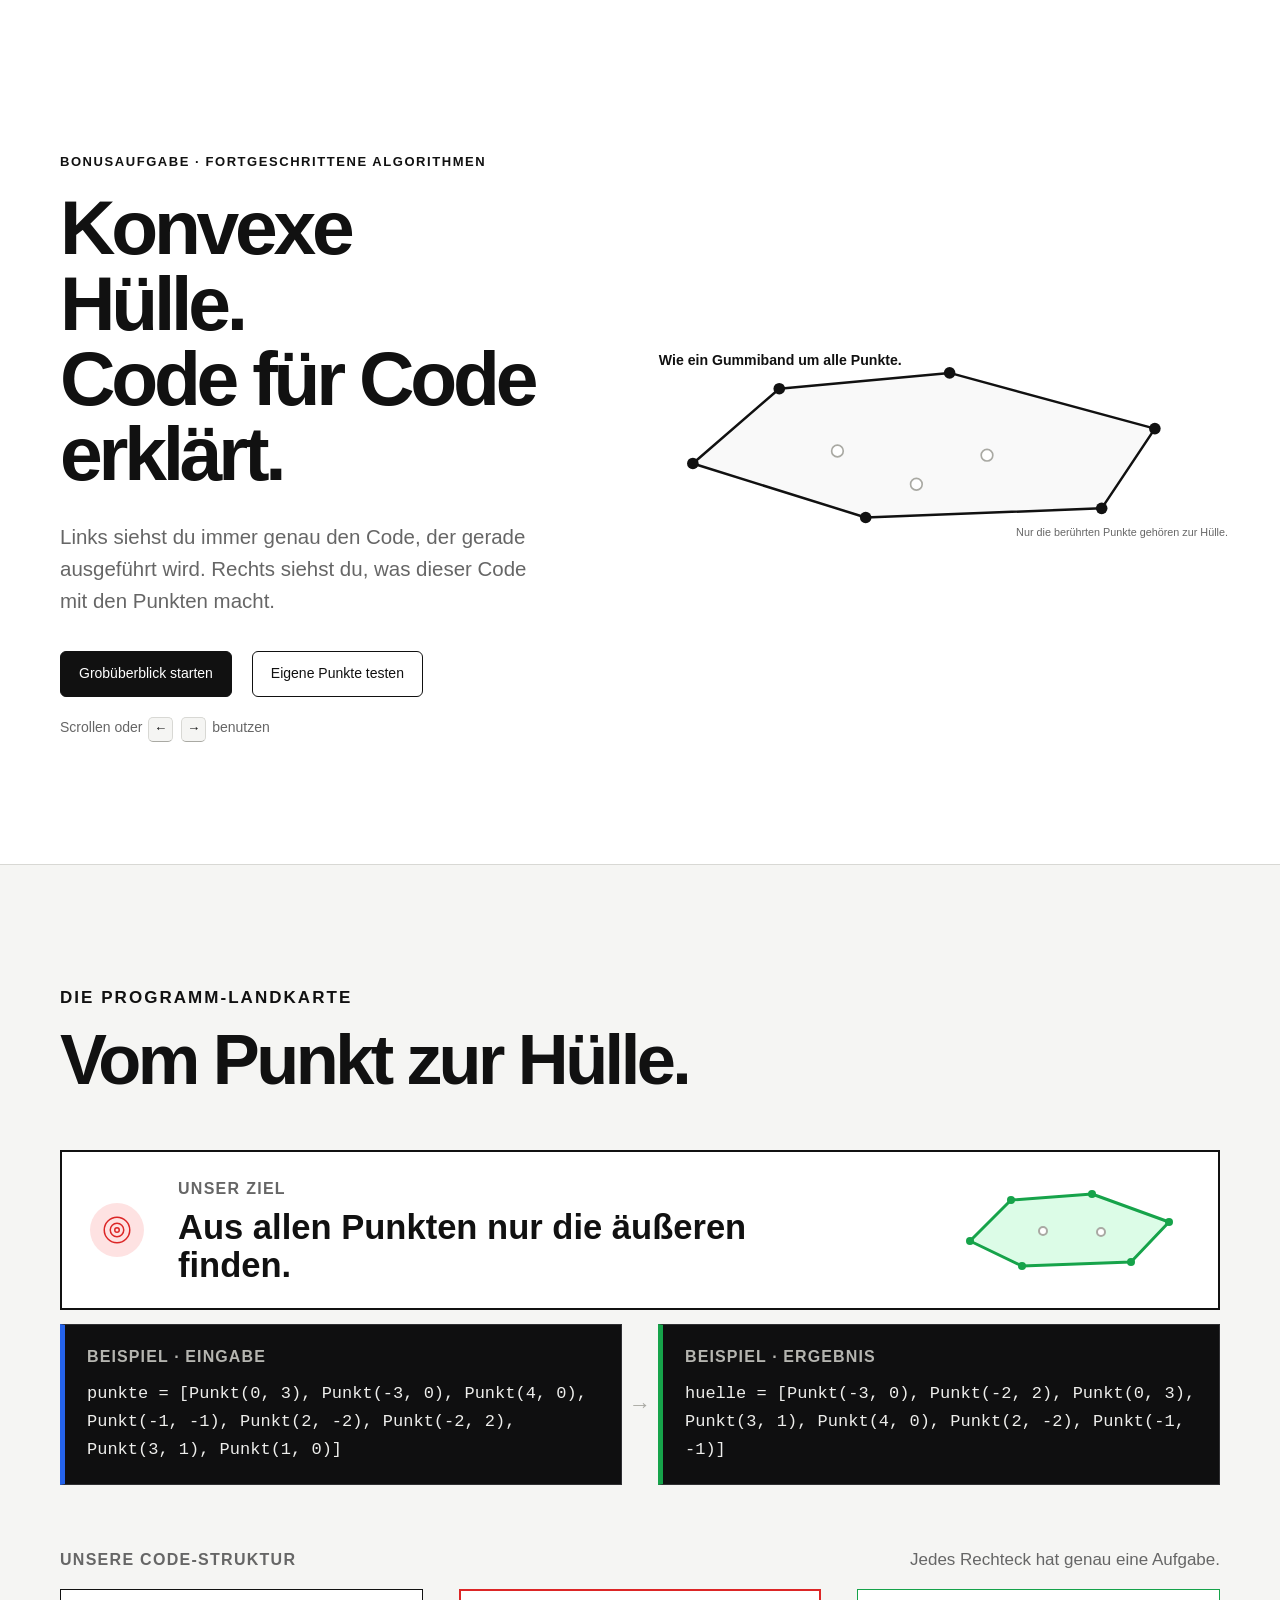
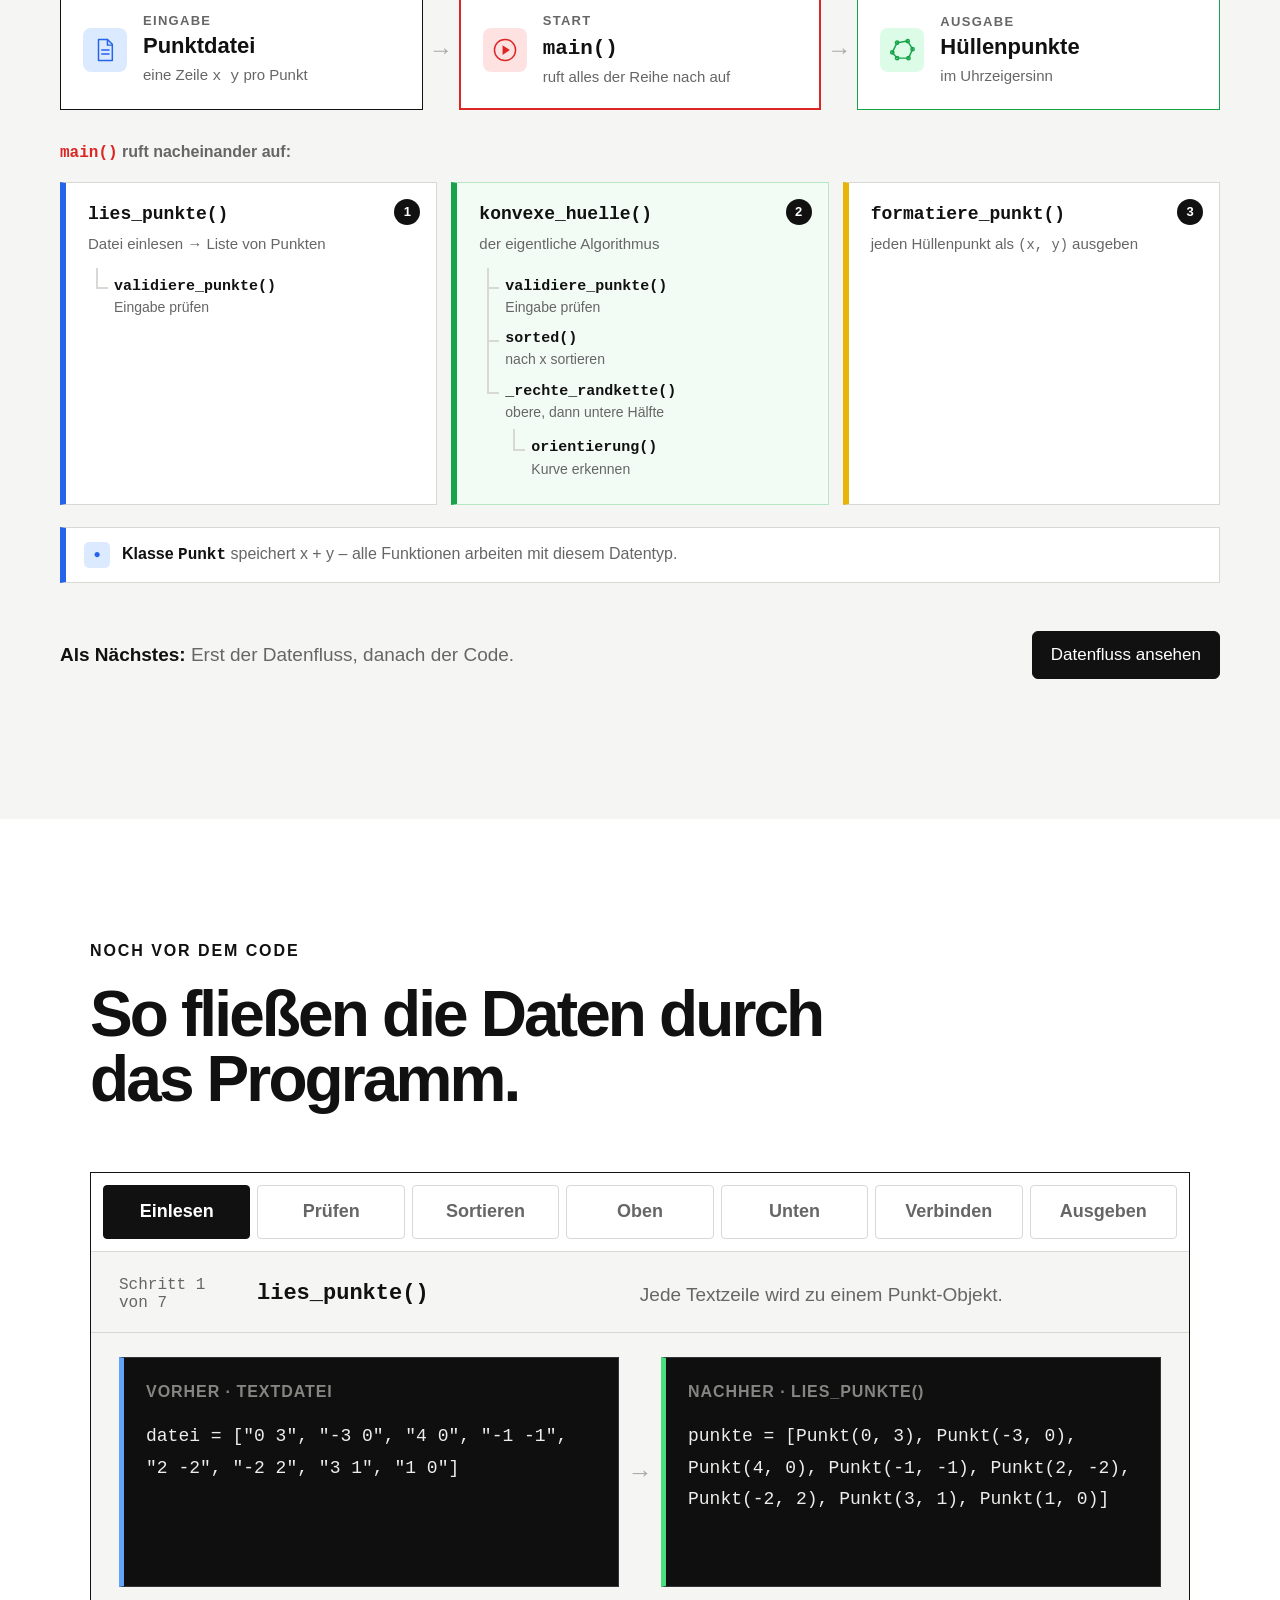
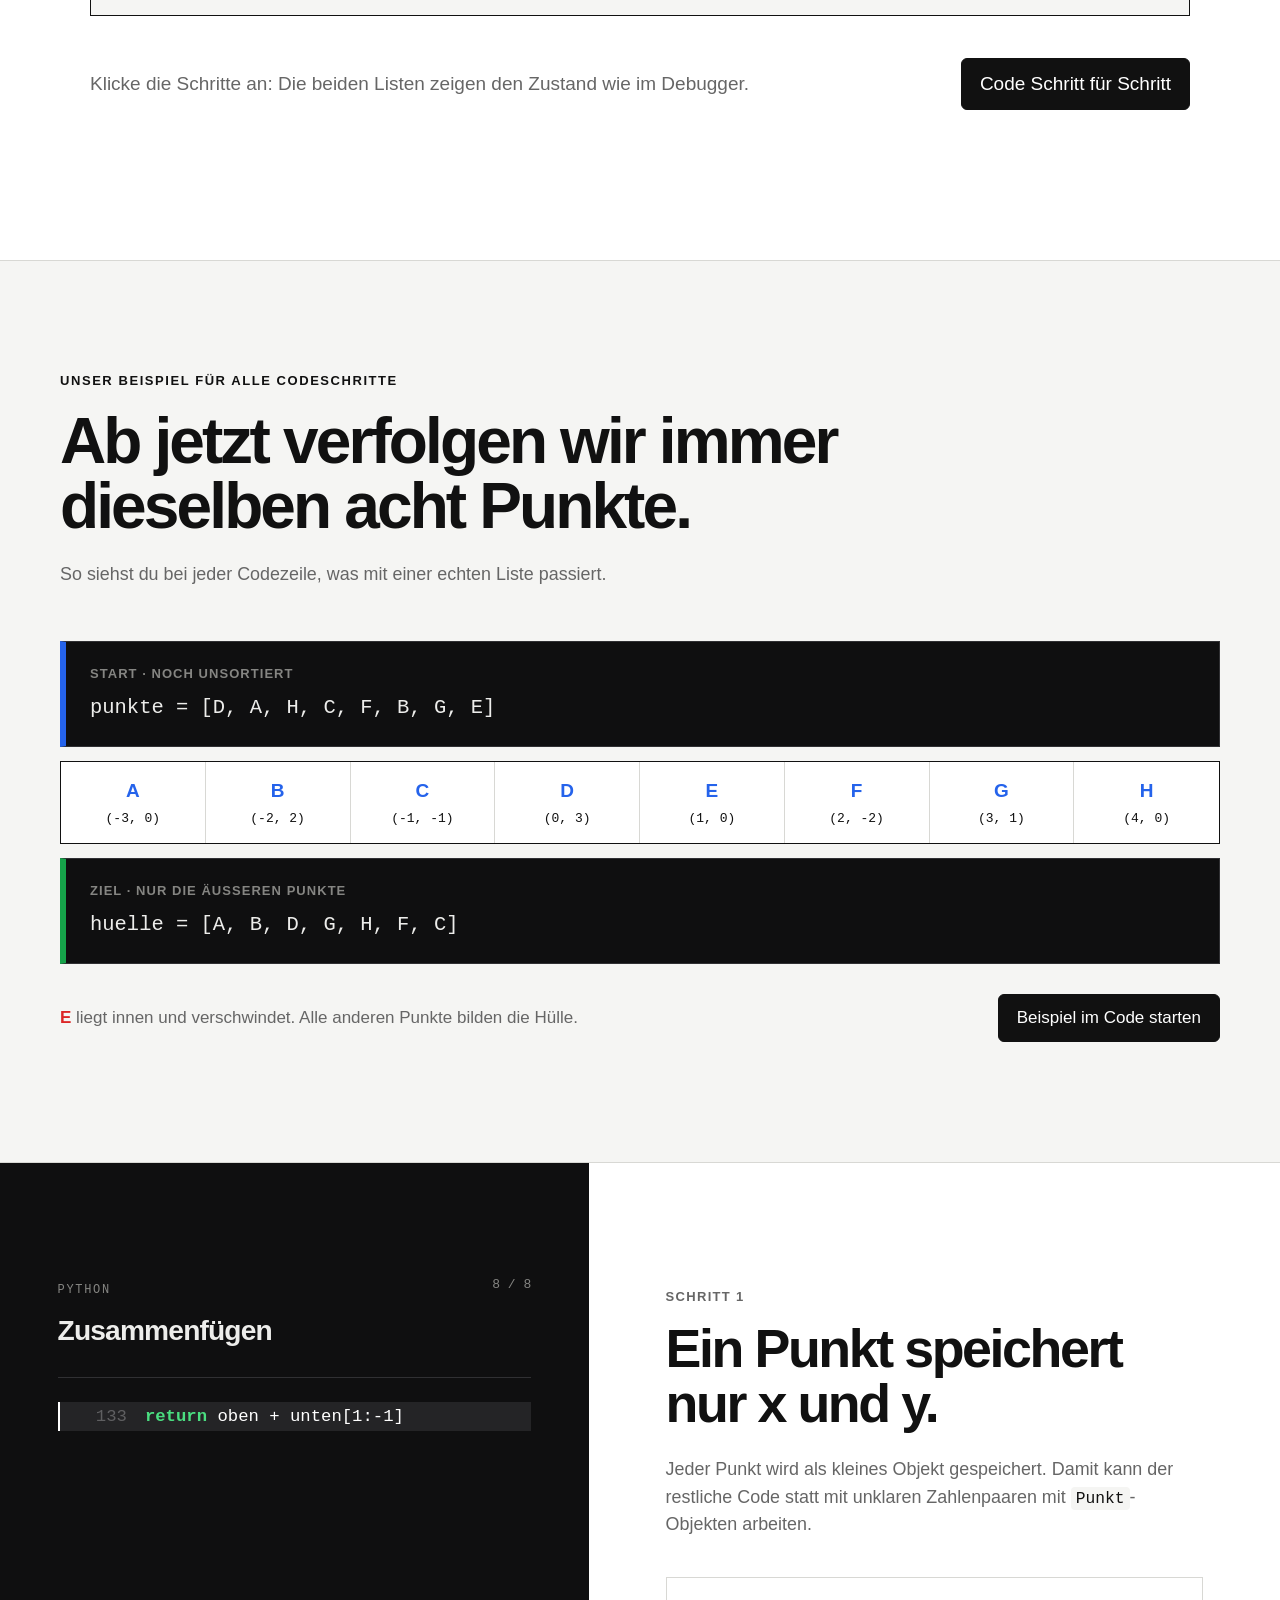
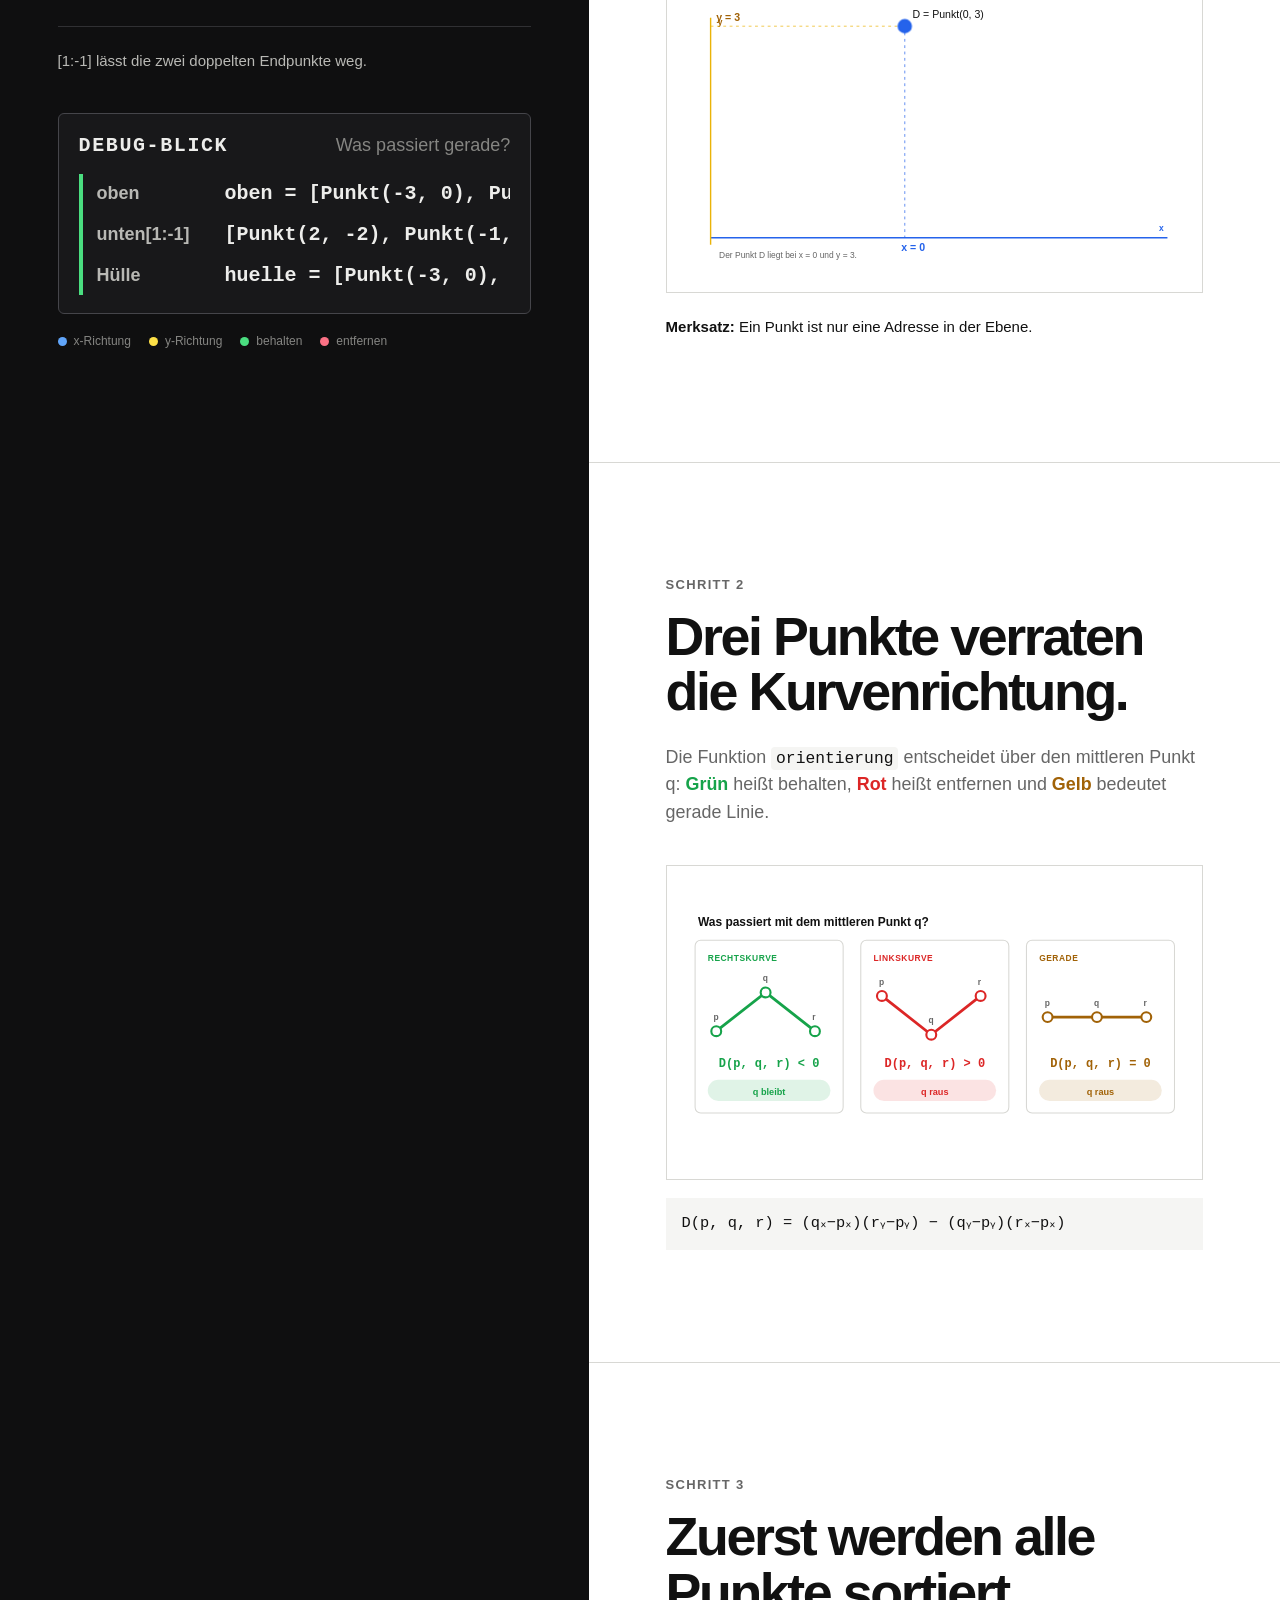
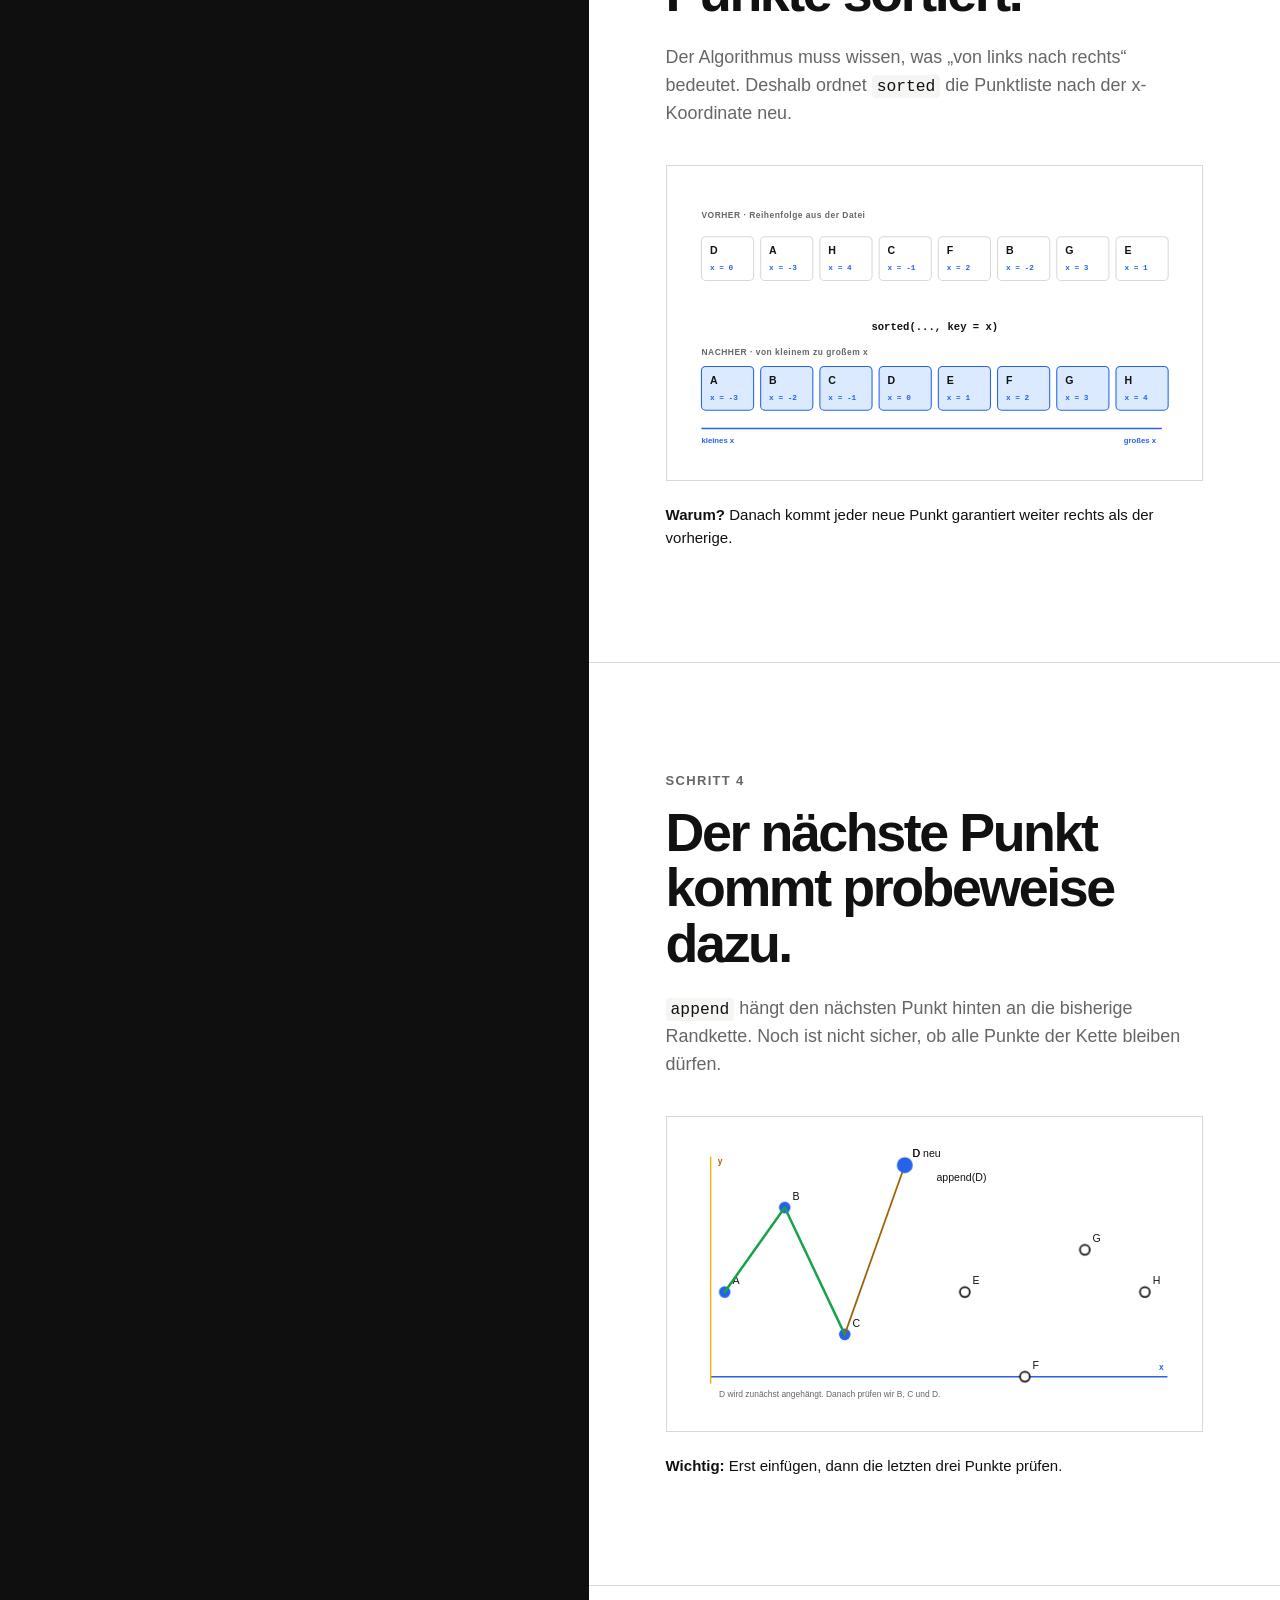
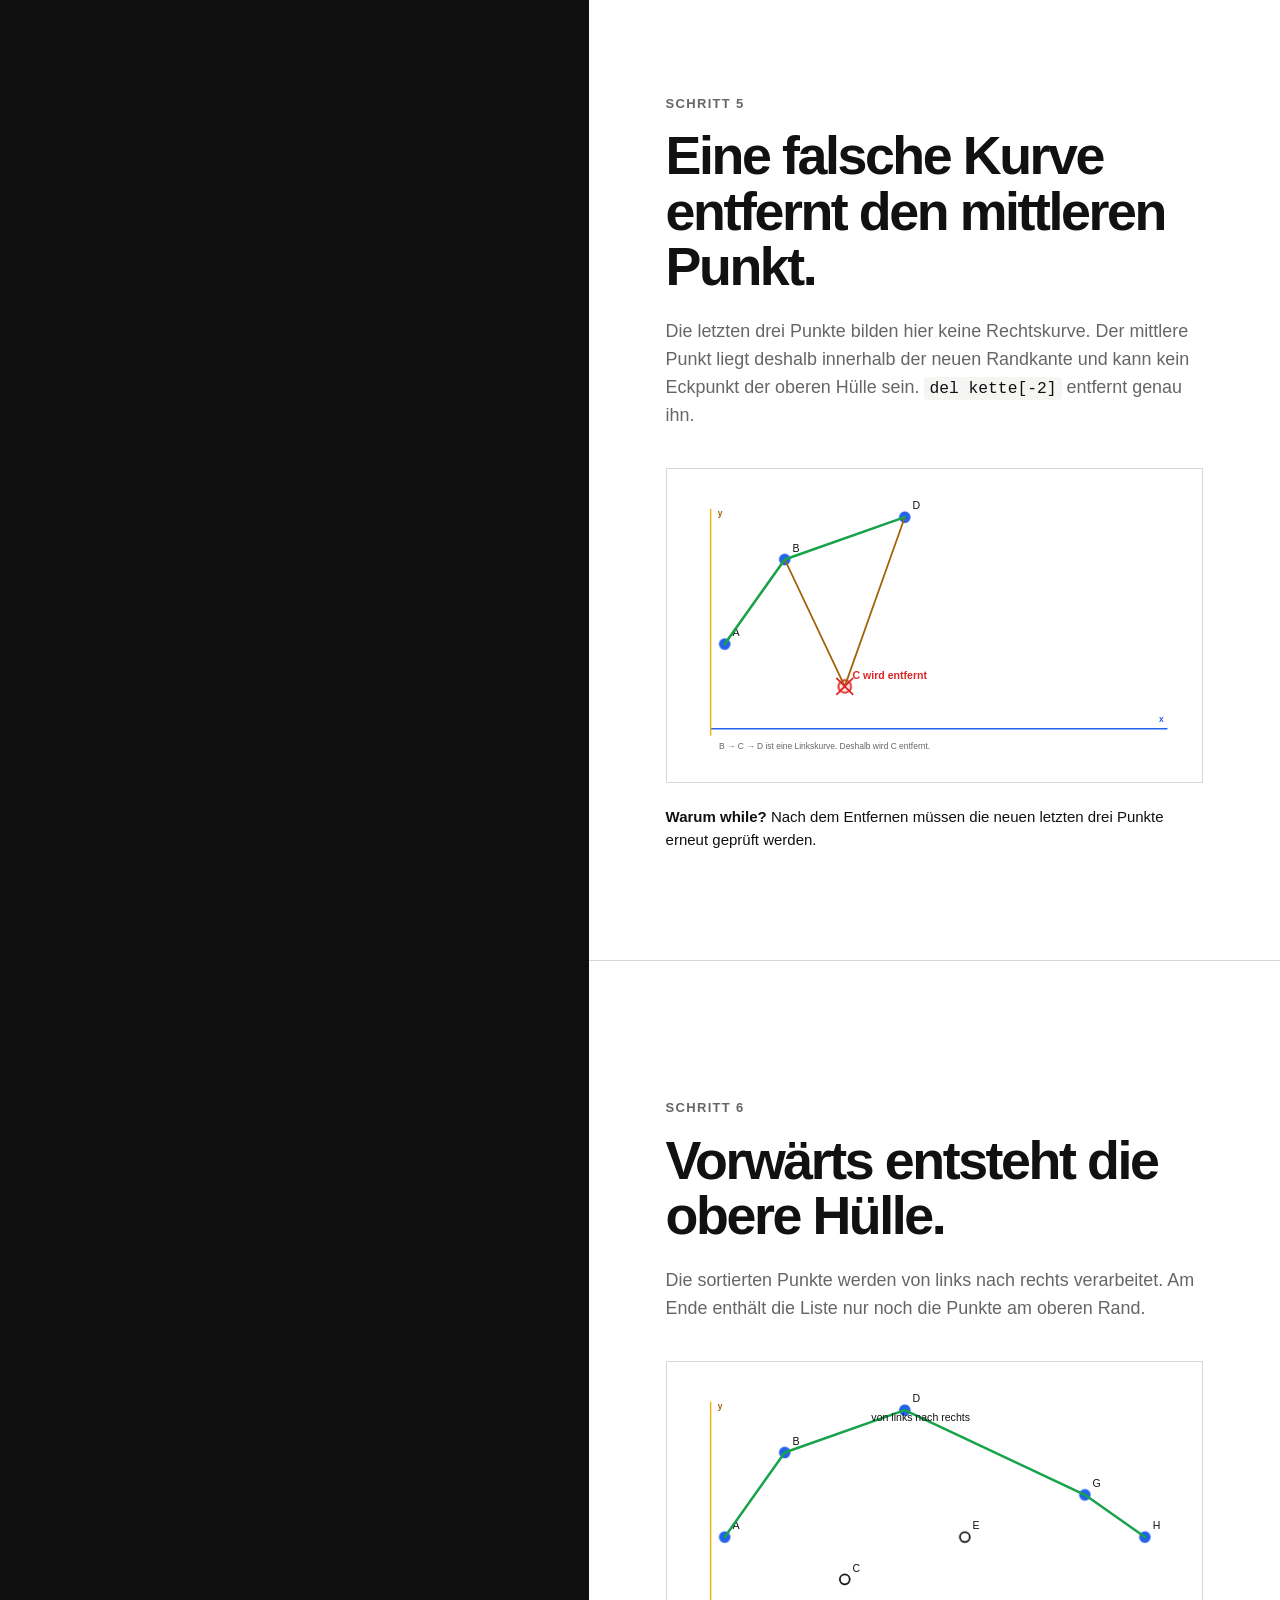
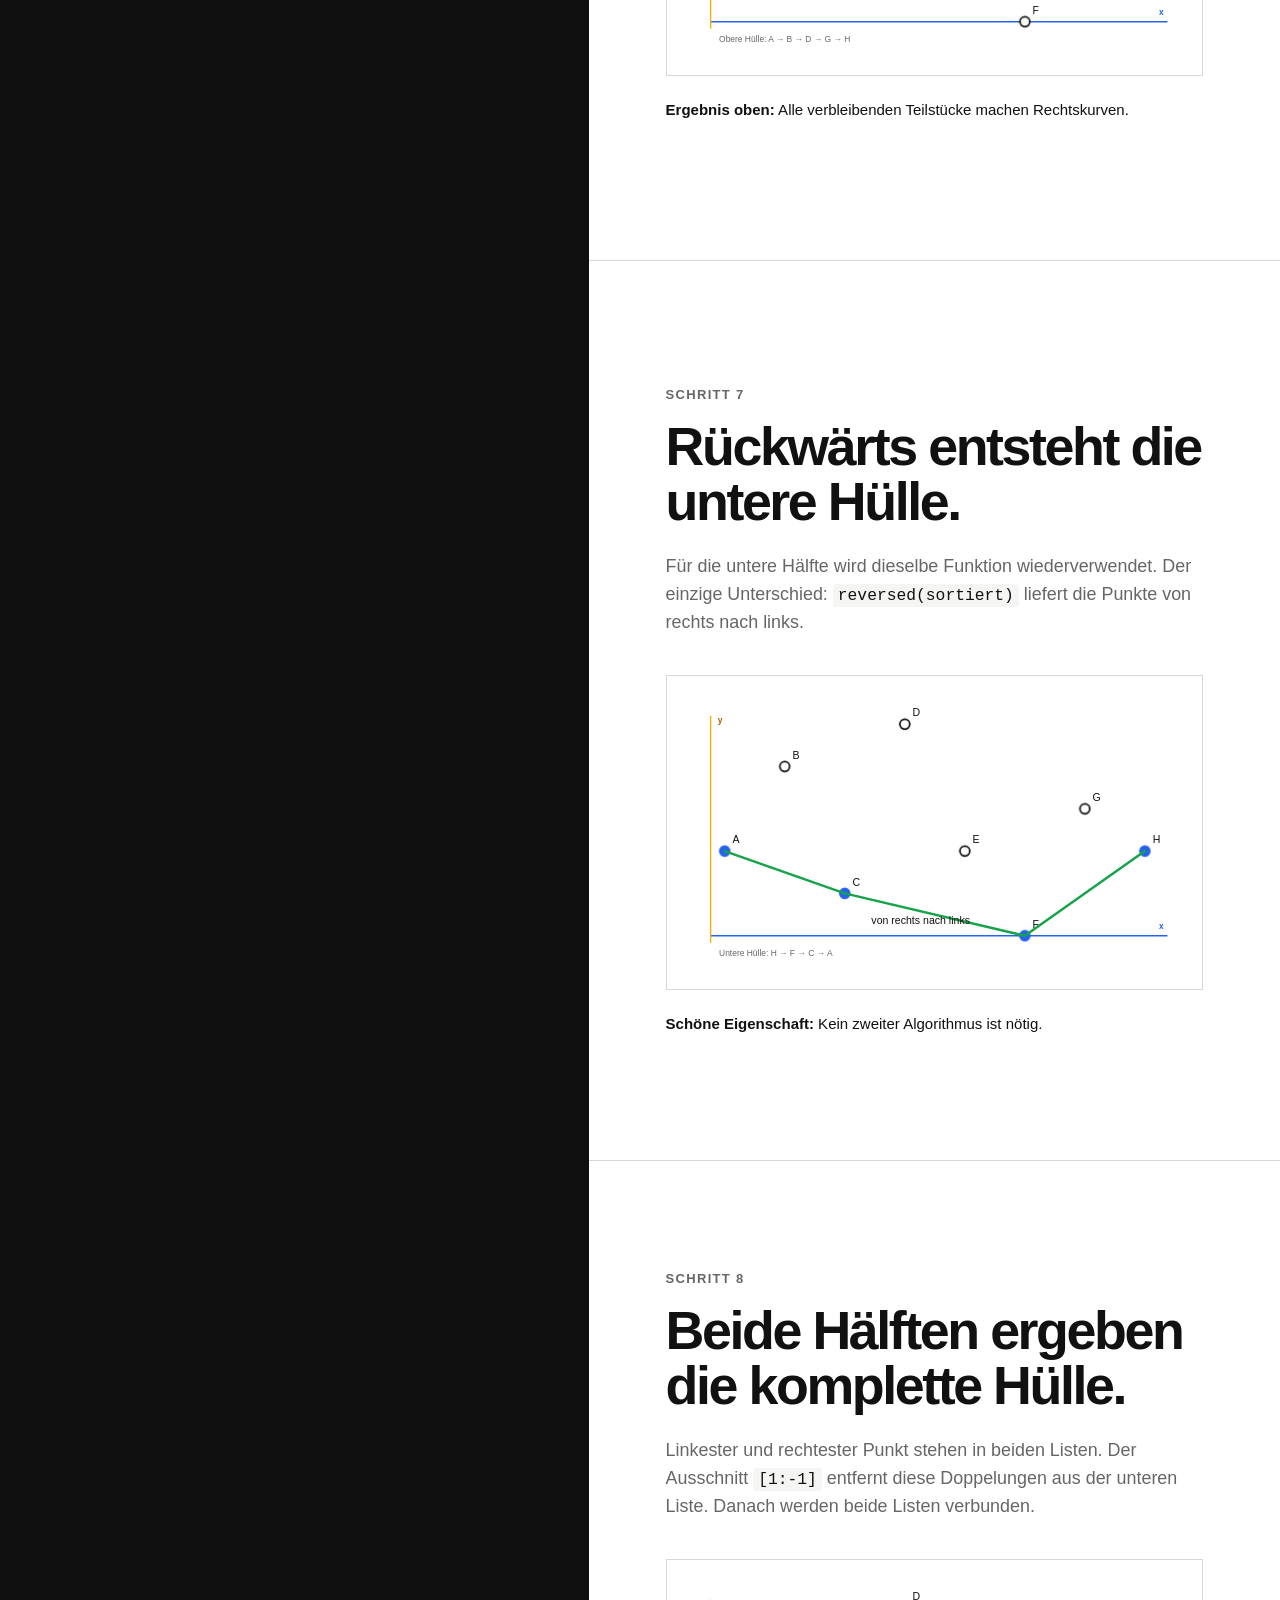
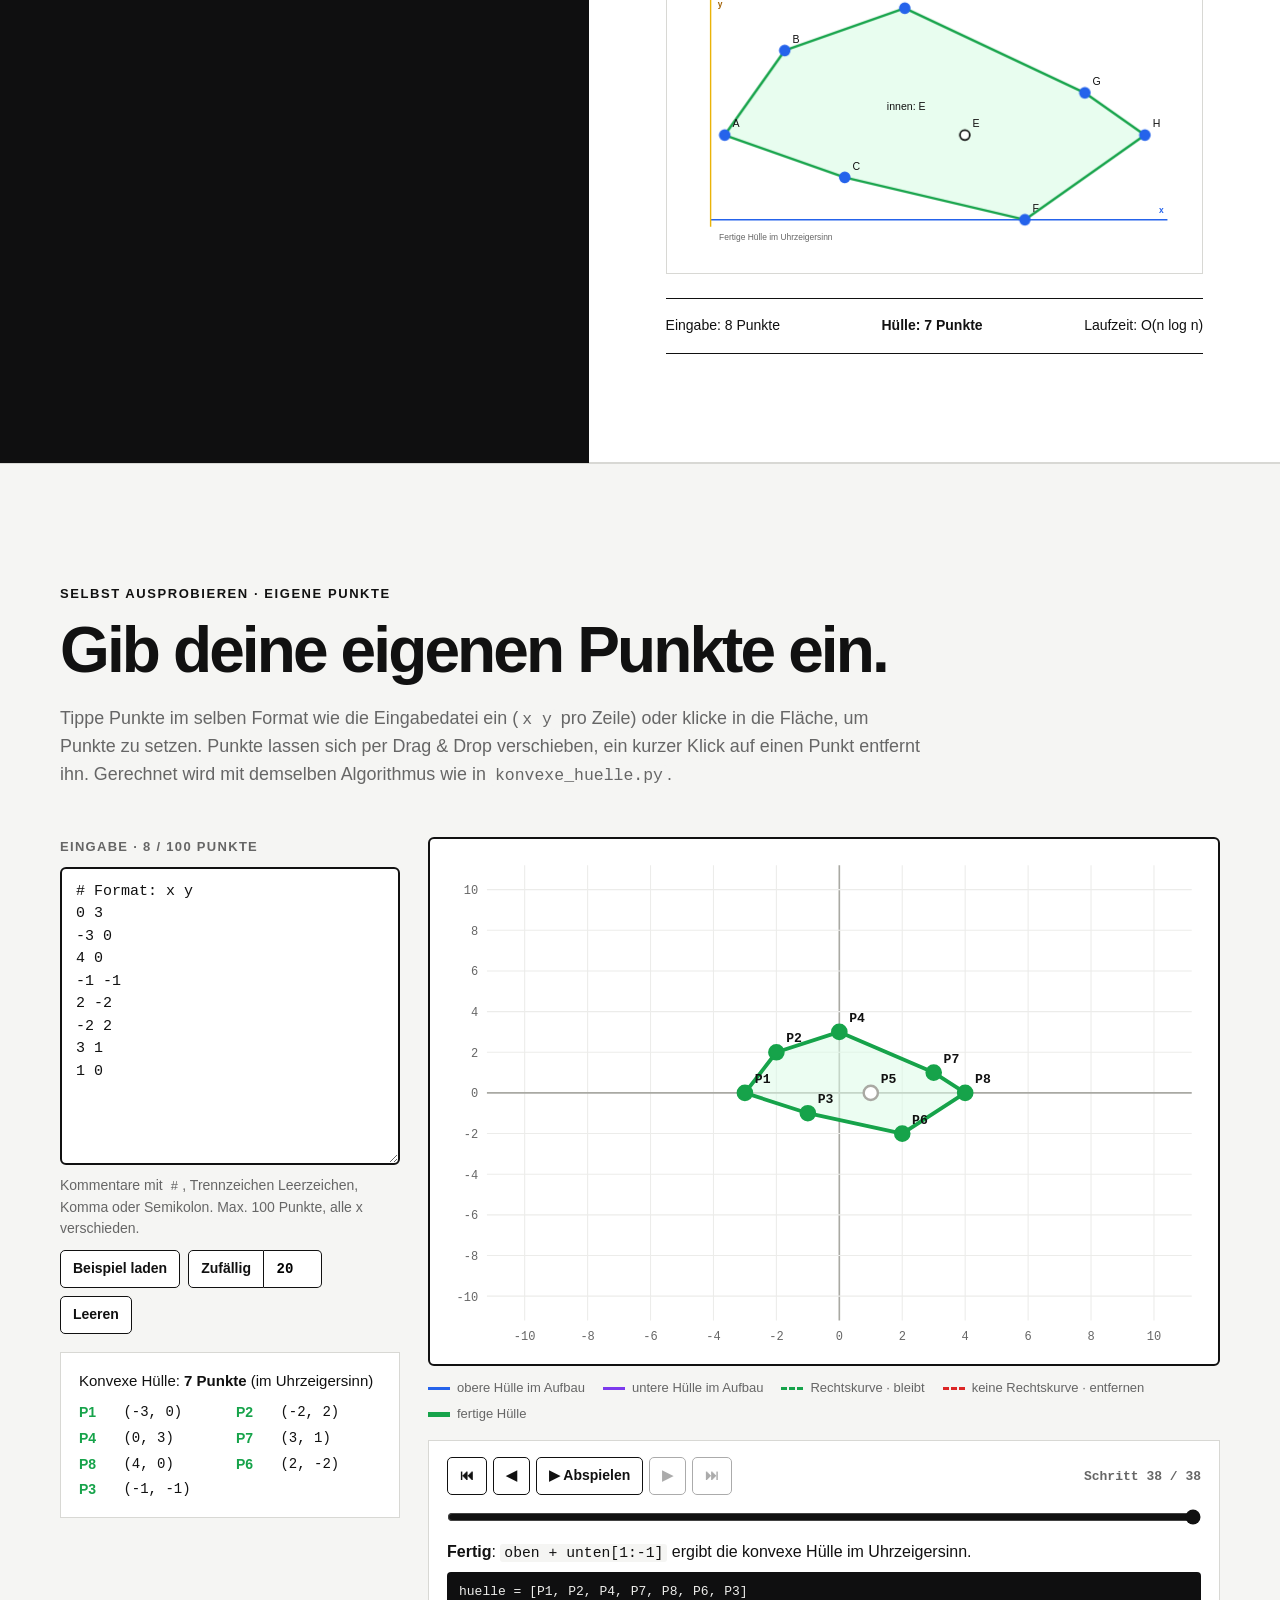
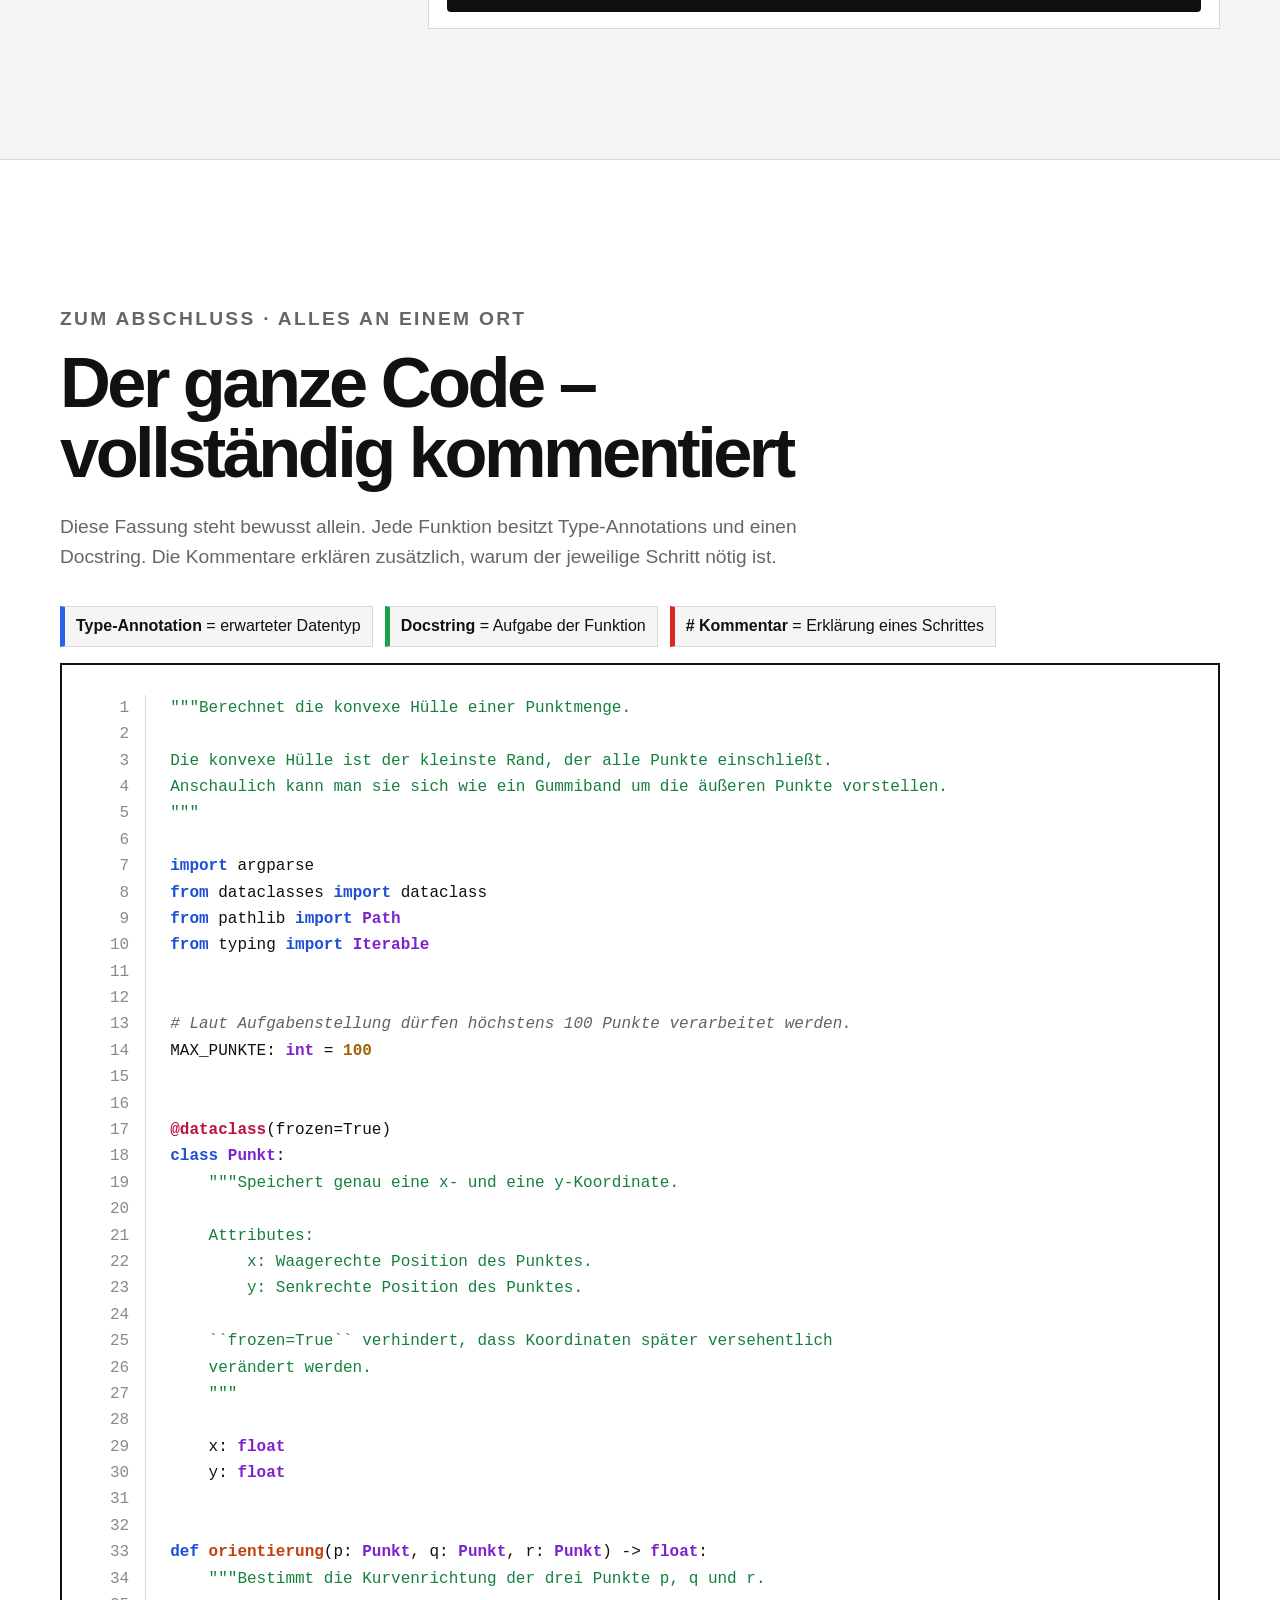
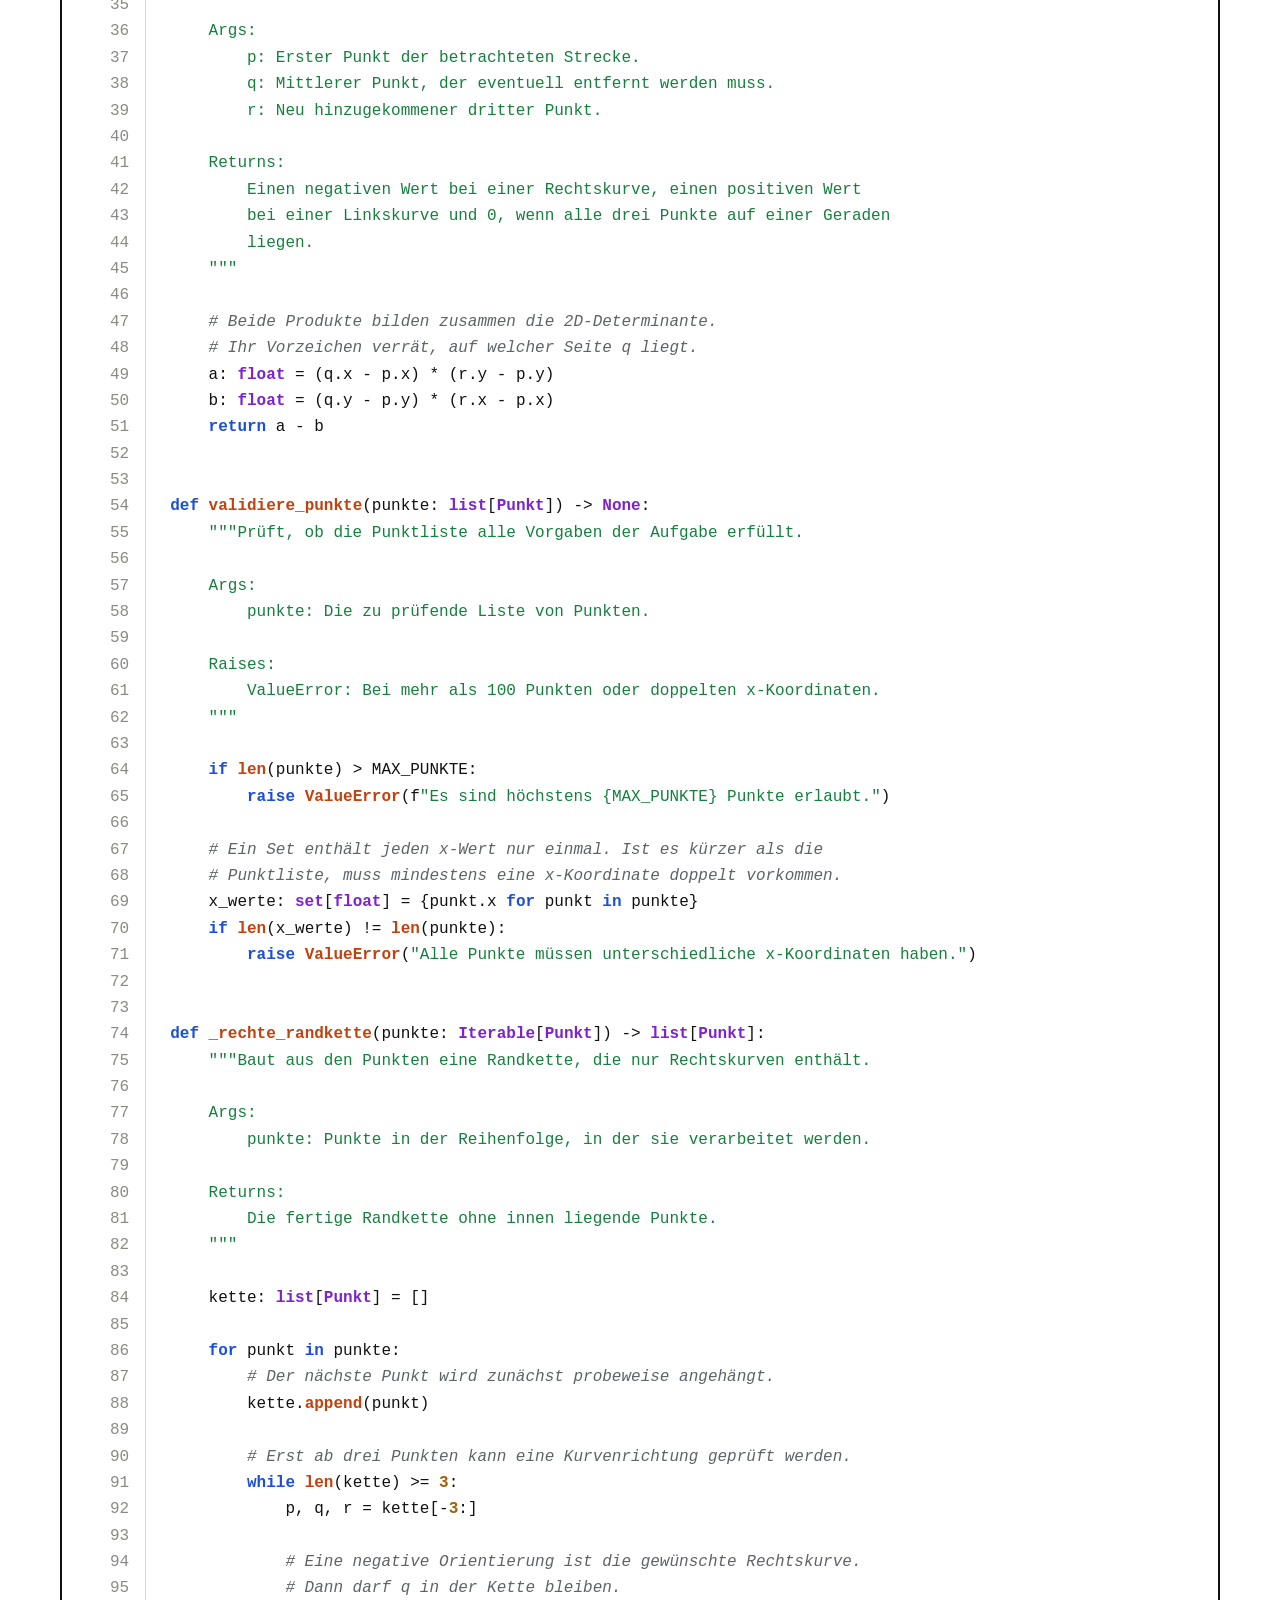
==== commit e065e98a: "Code-Struktur übersichtlicher: Ablauf Eingabe → main() → Ausgabe plus Aufrufbaum Co-Authored-By: Cla" ====
--- a/visualisierung/index.html
+++ b/visualisierung/index.html
@@ -85,75 +85,76 @@
       <small>Jedes Rechteck hat genau eine Aufgabe.</small>
     </div>
 
-    <div class="code-roadmap" aria-label="Programmablauf von Eingabe über die Code-Struktur und main bis zur Ausgabe">
-      <div class="road-stage input-stage">
-        <div class="road-icon blue-icon" aria-hidden="true">
-          <svg viewBox="0 0 32 32"><path d="M8 3h11l6 6v20H8z"></path><path d="M19 3v7h6M12 16h9M12 21h9"></path></svg>
-        </div>
-        <span class="stage-kicker">Eingabe</span>
-        <strong>Punktdatei</strong>
-        <code>x y</code>
-      </div>
-
-      <span class="road-arrow" aria-hidden="true">→</span>
-
-      <div class="code-structure-card">
-        <div class="structure-row">
-          <div class="row-label">
-            <span class="mini-icon blue-icon" aria-hidden="true">●</span>
-            <span>Klasse</span>
+    <div class="cs" aria-label="Programmablauf: Eingabe, main und Ausgabe sowie die von main aufgerufenen Funktionen">
+      <div class="cs-flow">
+        <div class="cs-stage">
+          <span class="cs-icon blue-icon" aria-hidden="true">
+            <svg viewBox="0 0 32 32"><path d="M8 3h11l6 6v20H8z"></path><path d="M19 3v7h6M12 16h9M12 21h9"></path></svg>
+          </span>
+          <div>
+            <span class="cs-kicker">Eingabe</span>
+            <strong>Punktdatei</strong>
+            <small>eine Zeile <code>x y</code> pro Punkt</small>
           </div>
-          <div class="code-node node-blue">
-            <code>Punkt</code>
-            <span>speichert x + y</span>
+        </div>
+        <span class="cs-arrow" aria-hidden="true">→</span>
+        <div class="cs-stage cs-main">
+          <span class="cs-icon red-icon" aria-hidden="true">
+            <svg viewBox="0 0 32 32"><circle cx="16" cy="16" r="13"></circle><path class="play-shape" d="M13 10l9 6-9 6z"></path></svg>
+          </span>
+          <div>
+            <span class="cs-kicker">Start</span>
+            <strong><code>main()</code></strong>
+            <small>ruft alles der Reihe nach auf</small>
           </div>
         </div>
-
-        <div class="structure-row functions-row">
-          <div class="row-label">
-            <span class="mini-icon yellow-icon" aria-hidden="true">ƒ</span>
-            <span>Funktionen</span>
+        <span class="cs-arrow" aria-hidden="true">→</span>
+        <div class="cs-stage cs-output">
+          <span class="cs-icon green-icon" aria-hidden="true">
+            <svg viewBox="0 0 32 32"><path d="M4 19L10 7l13-2 6 10-5 11H10z"></path><circle cx="4" cy="19" r="2"></circle><circle cx="10" cy="7" r="2"></circle><circle cx="23" cy="5" r="2"></circle><circle cx="29" cy="15" r="2"></circle><circle cx="24" cy="26" r="2"></circle><circle cx="10" cy="26" r="2"></circle></svg>
+          </span>
+          <div>
+            <span class="cs-kicker">Ausgabe</span>
+            <strong>Hüllenpunkte</strong>
+            <small>im Uhrzeigersinn</small>
           </div>
-          <div class="function-grid">
-            <div class="code-node node-blue"><code>lies_punkte()</code><span>Datei einlesen</span></div>
-            <div class="code-node node-yellow"><code>validiere_punkte()</code><span>Eingabe prüfen</span></div>
-            <div class="code-node node-red"><code>orientierung()</code><span>Kurve erkennen</span></div>
-            <div class="code-node node-green"><code>_rechte_randkette()</code><span>halbe Hülle bauen</span></div>
-          </div>
-        </div>
-
-        <div class="structure-row">
-          <div class="row-label">
-            <span class="mini-icon green-icon" aria-hidden="true">◇</span>
-            <span>Algorithmus</span>
-          </div>
-          <div class="code-node node-green algorithm-node">
-            <code>konvexe_huelle()</code>
-            <span>oben + unten verbinden</span>
-          </div>
-        </div>
-      </div>
-
-      <span class="road-arrow" aria-hidden="true">→</span>
-
-      <div class="road-stage main-stage">
-        <div class="road-icon red-icon" aria-hidden="true">
-          <svg viewBox="0 0 32 32"><circle cx="16" cy="16" r="13"></circle><path class="play-shape" d="M13 10l9 6-9 6z"></path></svg>
-        </div>
-        <span class="stage-kicker">Start</span>
-        <strong><code>main()</code></strong>
-        <small>ruft alles auf</small>
-      </div>
-
-      <span class="road-arrow" aria-hidden="true">→</span>
-
-      <div class="road-stage output-stage">
-        <div class="road-icon green-icon" aria-hidden="true">
-          <svg viewBox="0 0 32 32"><path d="M4 19L10 7l13-2 6 10-5 11H10z"></path><circle cx="4" cy="19" r="2"></circle><circle cx="10" cy="7" r="2"></circle><circle cx="23" cy="5" r="2"></circle><circle cx="29" cy="15" r="2"></circle><circle cx="24" cy="26" r="2"></circle><circle cx="10" cy="26" r="2"></circle></svg>
-        </div>
-        <span class="stage-kicker">Ausgabe</span>
-        <strong>Hüllenpunkte</strong>
-        <small>im Uhrzeigersinn</small>
+        </div>
+      </div>
+
+      <p class="cs-calls-title"><code>main()</code> ruft nacheinander auf:</p>
+      <ol class="cs-steps">
+        <li class="cs-step cs-blue">
+          <span class="cs-num">1</span>
+          <code class="cs-fn">lies_punkte()</code>
+          <span class="cs-desc">Datei einlesen → Liste von Punkten</span>
+          <ul class="cs-sub">
+            <li><code>validiere_punkte()</code><span>Eingabe prüfen</span></li>
+          </ul>
+        </li>
+        <li class="cs-step cs-green cs-key">
+          <span class="cs-num">2</span>
+          <code class="cs-fn">konvexe_huelle()</code>
+          <span class="cs-desc">der eigentliche Algorithmus</span>
+          <ul class="cs-sub">
+            <li><code>validiere_punkte()</code><span>Eingabe prüfen</span></li>
+            <li><code>sorted()</code><span>nach x sortieren</span></li>
+            <li><code>_rechte_randkette()</code><span>obere, dann untere Hälfte</span>
+              <ul class="cs-sub">
+                <li><code>orientierung()</code><span>Kurve erkennen</span></li>
+              </ul>
+            </li>
+          </ul>
+        </li>
+        <li class="cs-step cs-yellow">
+          <span class="cs-num">3</span>
+          <code class="cs-fn">formatiere_punkt()</code>
+          <span class="cs-desc">jeden Hüllenpunkt als <code>(x, y)</code> ausgeben</span>
+        </li>
+      </ol>
+
+      <div class="cs-type">
+        <span class="cs-dot blue-icon" aria-hidden="true">●</span>
+        <p><strong>Klasse <code>Punkt</code></strong> speichert x + y – alle Funktionen arbeiten mit diesem Datentyp.</p>
       </div>
     </div>
 
--- a/visualisierung/styles.css
+++ b/visualisierung/styles.css
@@ -97,34 +97,10 @@
 .example-arrow { display: grid; place-items: center; color: var(--strong-line); font-size: 22px; }
 .structure-heading { margin: 62px 0 16px; display: flex; align-items: baseline; justify-content: space-between; gap: 20px; }
 .structure-heading small { color: var(--muted); font-size: 17px; }
-.code-roadmap { display: grid; grid-template-columns: 145px 28px minmax(500px, 1fr) 28px 160px 28px 165px; align-items: center; gap: 0; }
-.road-arrow { color: var(--strong-line); font-size: 24px; text-align: center; }
-.road-stage { min-width: 0; min-height: 250px; padding: 24px 18px; border: 1px solid var(--ink); background: white; display: flex; flex-direction: column; align-items: flex-start; justify-content: center; }
-.road-stage strong { margin-top: 10px; font-size: 21px; line-height: 1.2; overflow-wrap: anywhere; }
-.road-stage small, .road-stage > code { margin-top: 10px; color: var(--muted); font-size: 16px; line-height: 1.4; }
-.road-stage strong code { padding: 0; background: transparent; font-size: .95em; }
-.road-icon { width: 42px; height: 42px; margin-bottom: 18px; padding: 8px; border-radius: 6px; }
-.road-icon svg { display: block; width: 100%; height: 100%; fill: none; stroke: currentColor; stroke-width: 1.8; stroke-linecap: round; stroke-linejoin: round; }
-.road-icon .play-shape { fill: currentColor; stroke: none; }
 .blue-icon { color: var(--blue); background: var(--blue-soft); }
 .yellow-icon { color: var(--yellow-dark); background: var(--yellow-soft); }
 .red-icon { color: var(--red); background: var(--red-soft); }
 .green-icon { color: var(--green); background: var(--green-soft); }
-.code-structure-card { padding: 20px; border: 2px solid var(--ink); background: white; display: grid; gap: 16px; }
-.structure-row { display: grid; grid-template-columns: 125px minmax(0, 1fr); gap: 14px; align-items: stretch; }
-.row-label { padding: 10px 4px 10px 0; color: var(--muted); font-size: 15px; font-weight: 700; letter-spacing: .06em; text-transform: uppercase; display: flex; align-items: center; gap: 9px; }
-.mini-icon { flex: 0 0 25px; width: 25px; height: 25px; border-radius: 4px; display: inline-grid; place-items: center; font-size: 13px; }
-.function-grid { display: grid; grid-template-columns: repeat(2, minmax(0, 1fr)); gap: 8px; }
-.code-node { min-width: 0; min-height: 78px; padding: 12px 14px; border: 1px solid var(--line); border-left-width: 5px; background: white; display: flex; flex-direction: column; justify-content: center; }
-.code-node code { padding: 0; background: transparent; font-size: 16px; font-weight: 700; overflow-wrap: anywhere; }
-.code-node span { margin-top: 6px; color: var(--muted); font-size: 15px; line-height: 1.35; }
-.node-blue { border-left-color: var(--blue); }
-.node-yellow { border-left-color: var(--yellow); }
-.node-red { border-left-color: var(--red); }
-.node-green { border-left-color: var(--green); }
-.algorithm-node { background: var(--green-soft); border-top-color: #b7e8c5; border-right-color: #b7e8c5; border-bottom-color: #b7e8c5; }
-.main-stage { border-color: var(--red); }
-.output-stage { border-color: var(--green); }
 .deep-dive-start { margin-top: 48px; display: flex; align-items: center; justify-content: space-between; gap: 30px; }
 .deep-dive-start p { margin: 0; color: var(--muted); font-size: 19px; }
 .deep-dive-start strong { color: var(--ink); }
@@ -360,12 +336,6 @@
   .mission-example { grid-template-columns: 1fr; gap: 8px; }
   .example-arrow { transform: rotate(90deg); }
   .structure-heading { align-items: flex-start; flex-direction: column; gap: 4px; }
-  .code-roadmap { grid-template-columns: 1fr; gap: 10px; }
-  .road-arrow { transform: rotate(90deg); }
-  .road-stage { min-height: 0; padding: 18px; display: grid; grid-template-columns: 48px 1fr; column-gap: 14px; align-items: center; }
-  .road-icon { grid-row: 1 / 4; margin: 0; }
-  .road-stage .stage-kicker, .road-stage strong, .road-stage small, .road-stage > code { grid-column: 2; margin-top: 0; }
-  .road-stage strong { margin-top: 2px; }
   .deep-dive-start { align-items: flex-start; flex-direction: column; }
   .flow-start { align-items: flex-start; flex-direction: column; }
   .lesson-example { padding: 90px 24px 100px; }
@@ -407,9 +377,6 @@
 @media (max-width: 560px) {
   .mission-card { grid-template-columns: 1fr; }
   .mission-sketch { grid-column: 1; }
-  .structure-row { grid-template-columns: 1fr; gap: 6px; }
-  .row-label { padding-bottom: 0; }
-  .function-grid { grid-template-columns: 1fr; }
 }
 
 @media (prefers-reduced-motion: reduce) {
@@ -642,3 +609,52 @@
   .back-to-top { right: 10px; bottom: 56px; width: 38px; height: 38px; }
   .back-to-top svg { width: 18px; height: 18px; }
 }
+
+/* ---------- Code-Struktur: Ablauf + Aufrufbaum ---------- */
+.cs { display: grid; gap: 22px; }
+.cs-flow { display: grid; grid-template-columns: minmax(0, 1fr) 36px minmax(0, 1fr) 36px minmax(0, 1fr); align-items: stretch; }
+.cs-stage { min-width: 0; padding: 20px 22px; border: 1px solid var(--ink); background: white; display: flex; align-items: center; gap: 16px; }
+.cs-main { border: 2px solid var(--red); }
+.cs-output { border-color: var(--green); }
+.cs-stage > div { min-width: 0; }
+.cs-icon { flex: none; width: 44px; height: 44px; padding: 9px; border-radius: 8px; }
+.cs-icon svg { display: block; width: 100%; height: 100%; fill: none; stroke: currentColor; stroke-width: 1.8; stroke-linecap: round; stroke-linejoin: round; }
+.cs-icon .play-shape { fill: currentColor; stroke: none; }
+.cs-kicker { display: block; color: var(--muted); font-size: 13px; font-weight: 700; letter-spacing: .1em; text-transform: uppercase; }
+.cs-stage strong { display: block; margin-top: 2px; font-size: 22px; line-height: 1.2; }
+.cs-stage strong code { padding: 0; background: transparent; font-size: .95em; }
+.cs-stage small { display: block; margin-top: 4px; color: var(--muted); font-size: 15px; }
+.cs-arrow { align-self: center; color: var(--strong-line); font-size: 24px; text-align: center; }
+.cs-calls-title { margin: 8px 0 -6px; color: var(--muted); font-size: 16px; font-weight: 600; }
+.cs-calls-title code { color: var(--red); font-weight: 700; }
+.cs-steps { margin: 0; padding: 0; list-style: none; display: grid; grid-template-columns: repeat(3, minmax(0, 1fr)); gap: 14px; counter-reset: none; }
+.cs-step { position: relative; min-width: 0; padding: 18px 20px 18px 22px; border: 1px solid var(--line); border-left: 6px solid var(--blue); background: white; }
+.cs-step.cs-green { border-left-color: var(--green); }
+.cs-step.cs-yellow { border-left-color: var(--yellow); }
+.cs-key { border-color: #b7e8c5; border-left-color: var(--green); background: #f3fbf5; }
+.cs-num { position: absolute; top: 16px; right: 16px; width: 26px; height: 26px; display: grid; place-items: center; border-radius: 50%; background: var(--ink); color: white; font-size: 13px; font-weight: 700; }
+.cs-fn { display: block; padding: 0 34px 0 0 !important; background: transparent !important; font-size: 18px; font-weight: 700; color: var(--ink); overflow-wrap: anywhere; }
+.cs-desc { display: block; margin-top: 4px; color: var(--muted); font-size: 15px; line-height: 1.4; }
+.cs-desc code { font-size: .92em; }
+.cs-sub { margin: 14px 0 0; padding: 0 0 0 4px; list-style: none; }
+.cs-sub .cs-sub { margin-top: 8px; }
+.cs-sub li { position: relative; padding: 4px 0 4px 22px; }
+.cs-sub li::before { content: ""; position: absolute; left: 4px; top: 0; bottom: 0; border-left: 2px solid var(--line); }
+.cs-sub li:last-child::before { bottom: auto; height: 1.15em; }
+.cs-sub li::after { content: ""; position: absolute; left: 4px; top: 1.15em; width: 12px; border-top: 2px solid var(--line); }
+.cs-sub code { padding: 0; background: transparent; font-size: 15px; font-weight: 700; overflow-wrap: anywhere; }
+.cs-sub span { display: block; color: var(--muted); font-size: 14px; line-height: 1.3; }
+.cs-type { display: flex; align-items: center; gap: 12px; padding: 14px 18px; border: 1px solid var(--line); border-left: 6px solid var(--blue); background: white; }
+.cs-type p { margin: 0; color: var(--muted); font-size: 16px; }
+.cs-type strong { color: var(--ink); }
+.cs-type code { padding: 0; background: transparent; }
+.cs-dot { flex: none; width: 26px; height: 26px; display: grid; place-items: center; border-radius: 5px; font-size: 12px; }
+@media (max-width: 900px) {
+  .cs-steps { grid-template-columns: 1fr; }
+}
+@media (max-width: 760px) {
+  .cs-flow { grid-template-columns: 1fr; }
+  .cs-arrow { transform: rotate(90deg); padding: 2px 0; }
+  .cs-stage { padding: 14px 16px; }
+  .cs-stage strong { font-size: 19px; }
+}
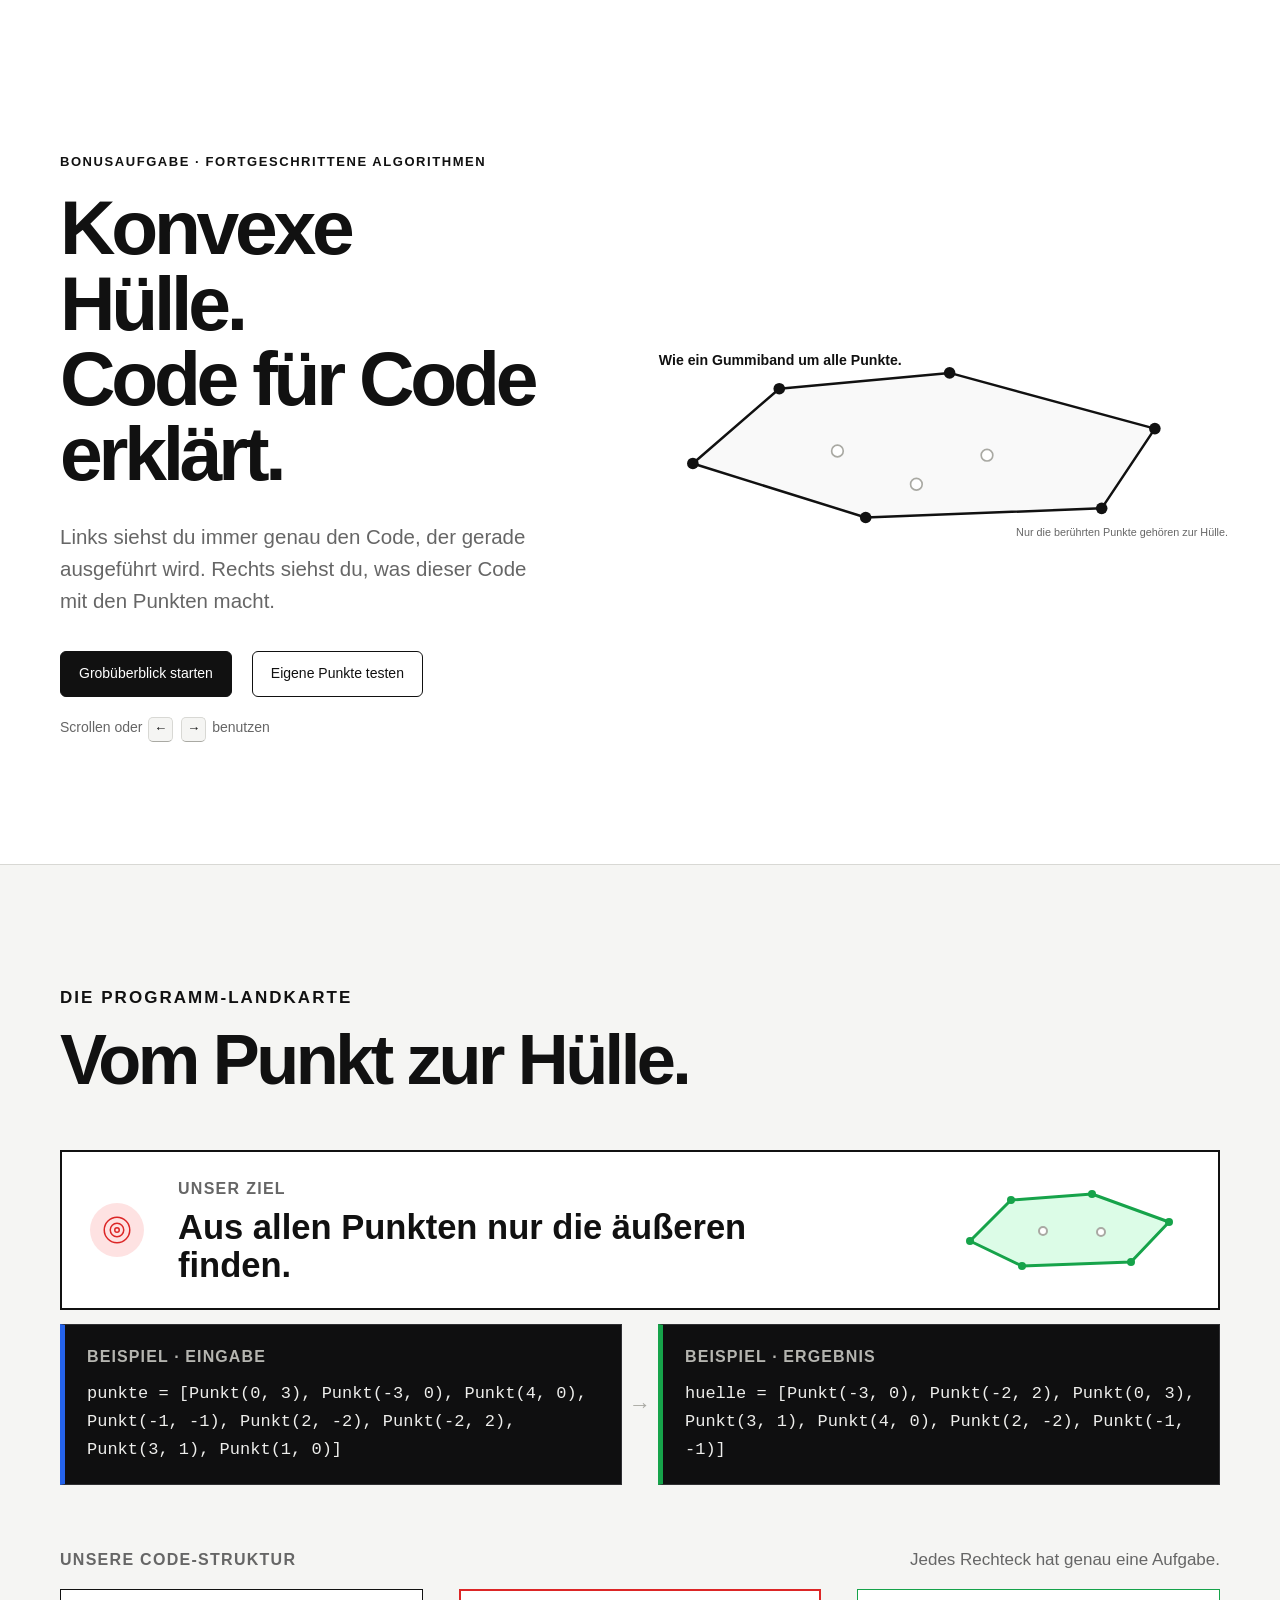
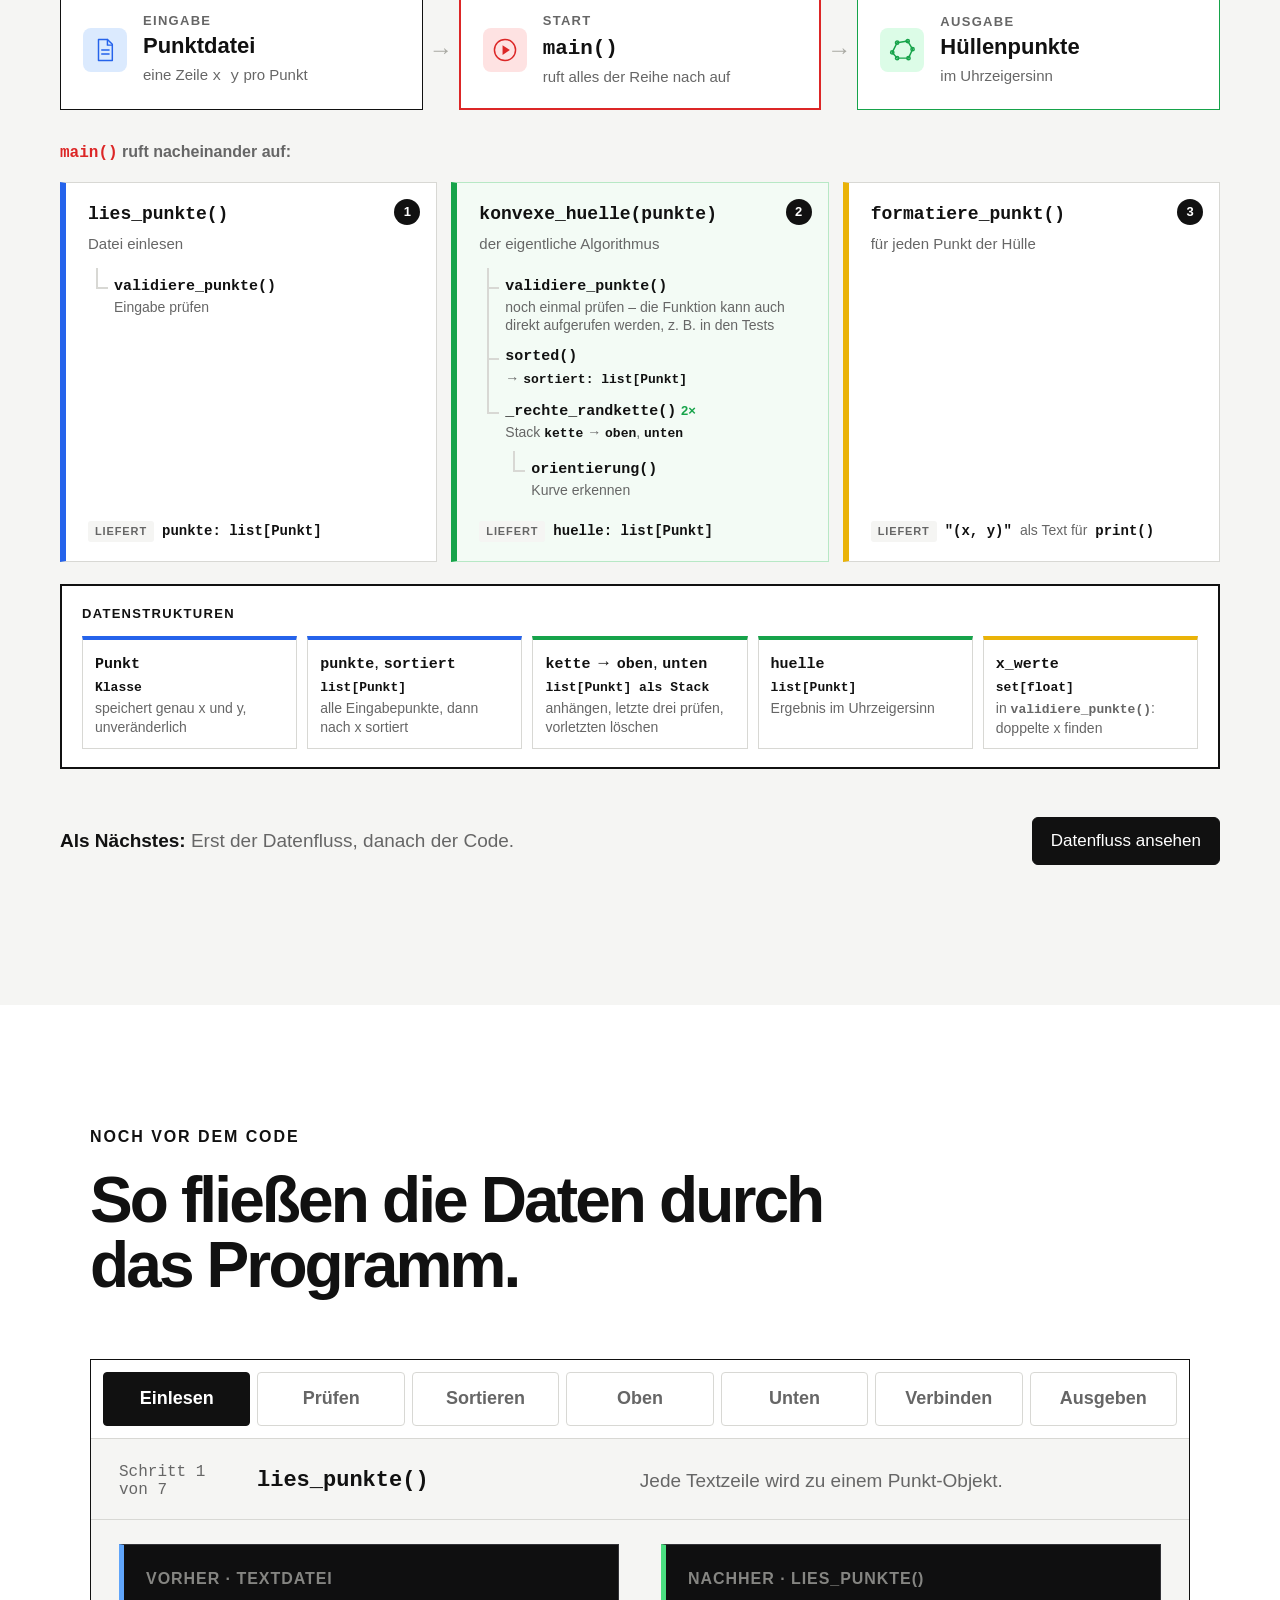
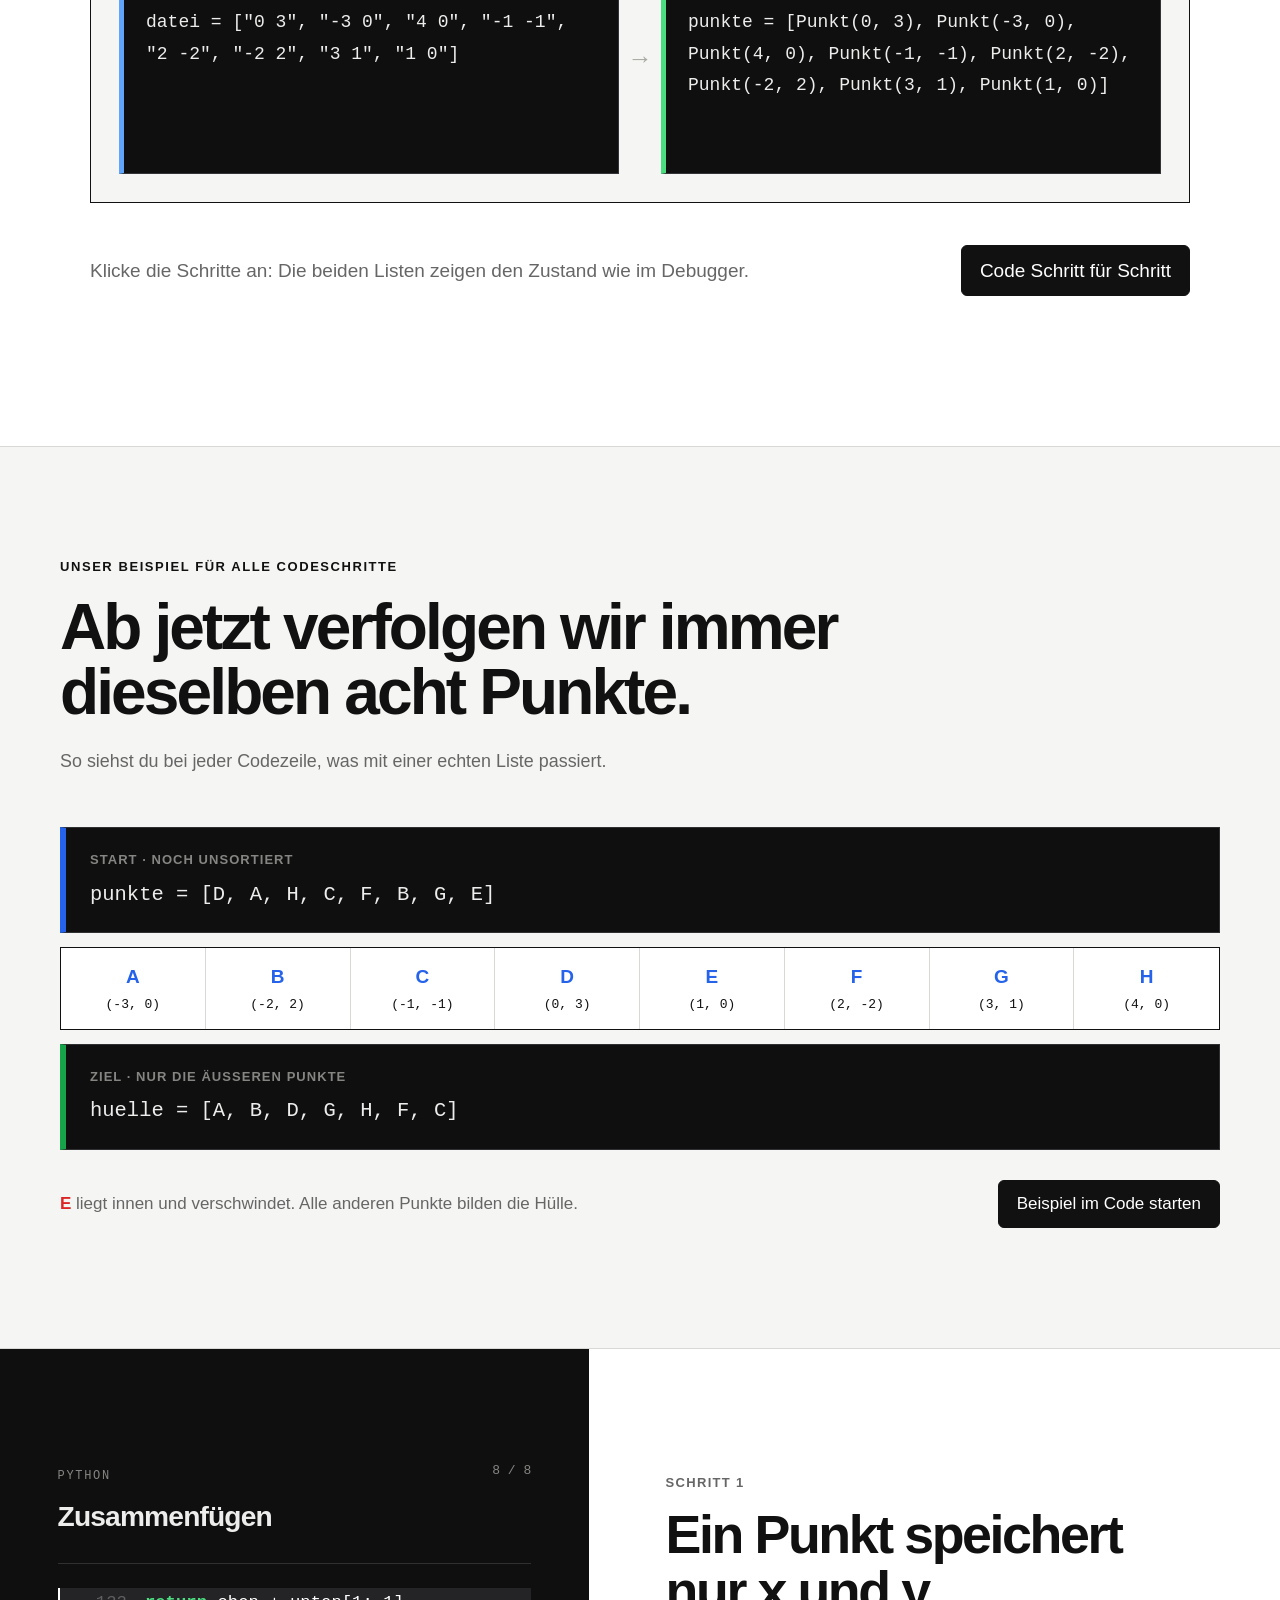
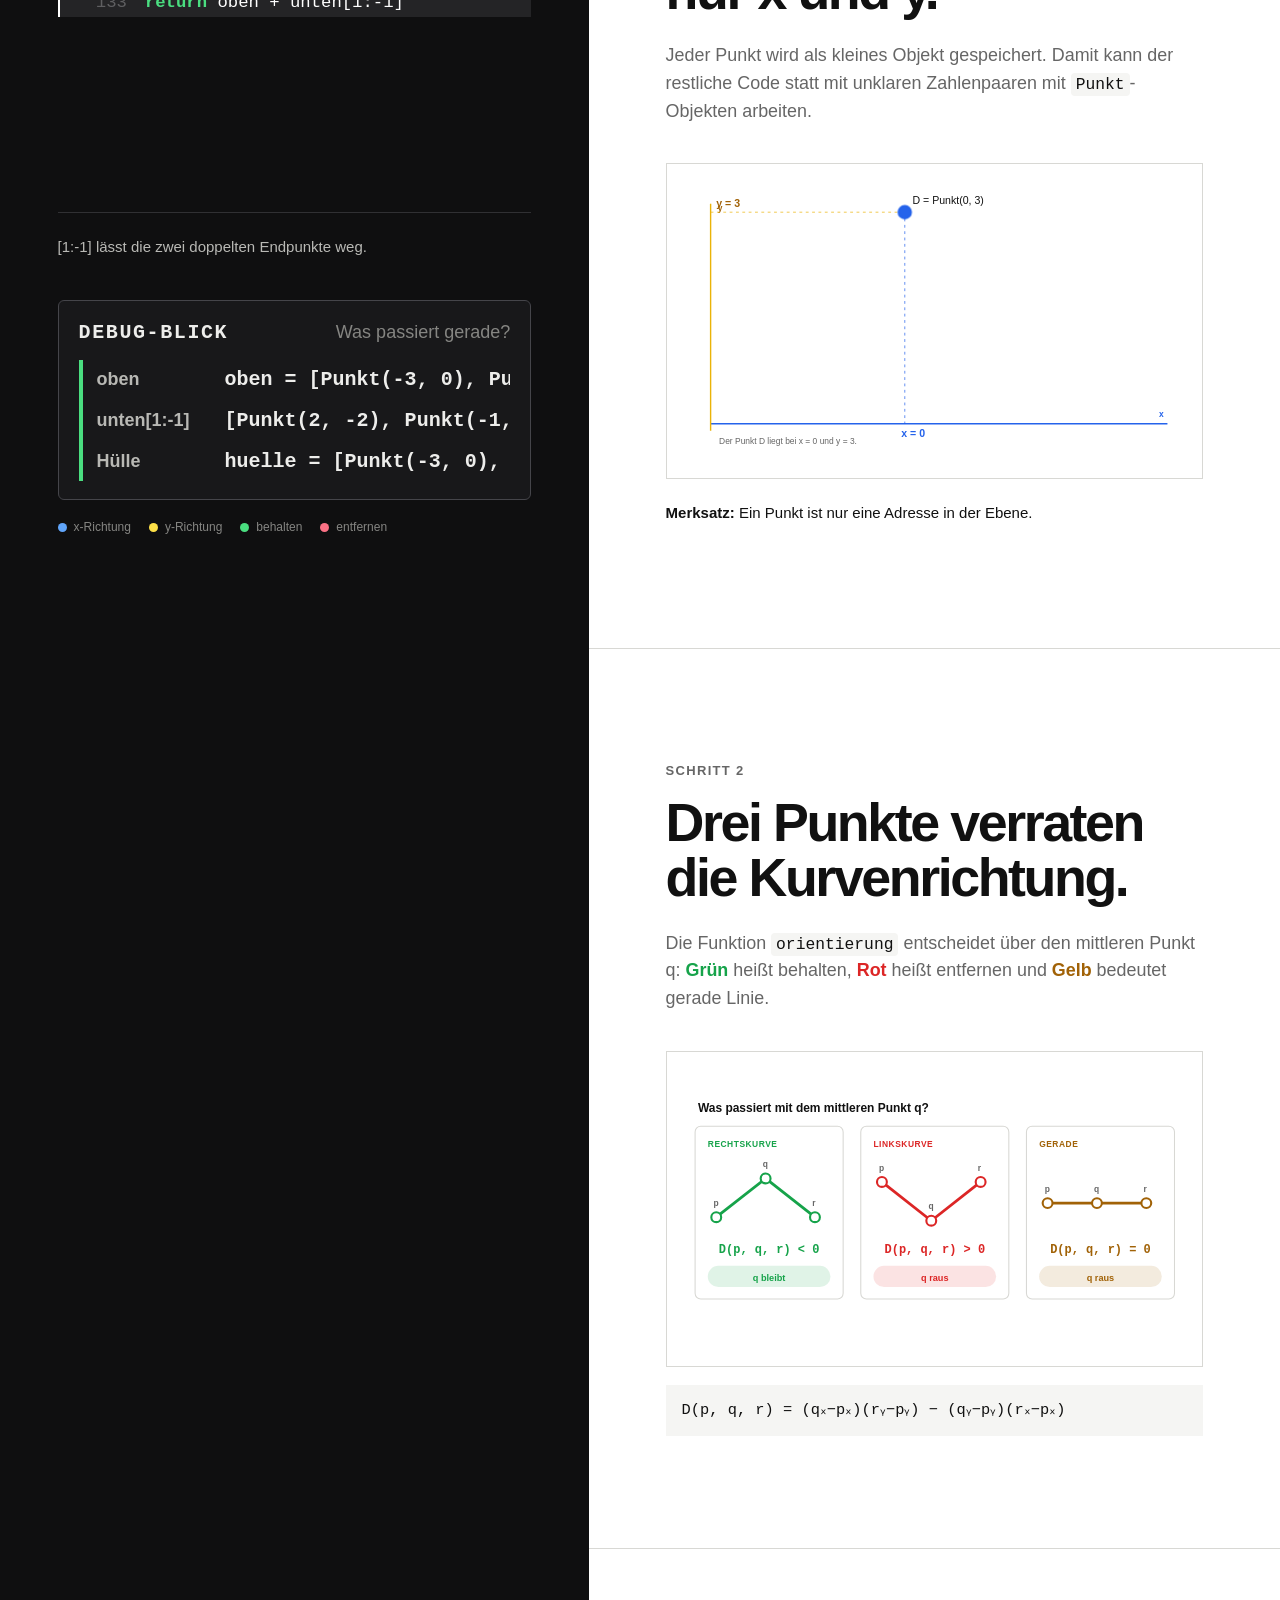
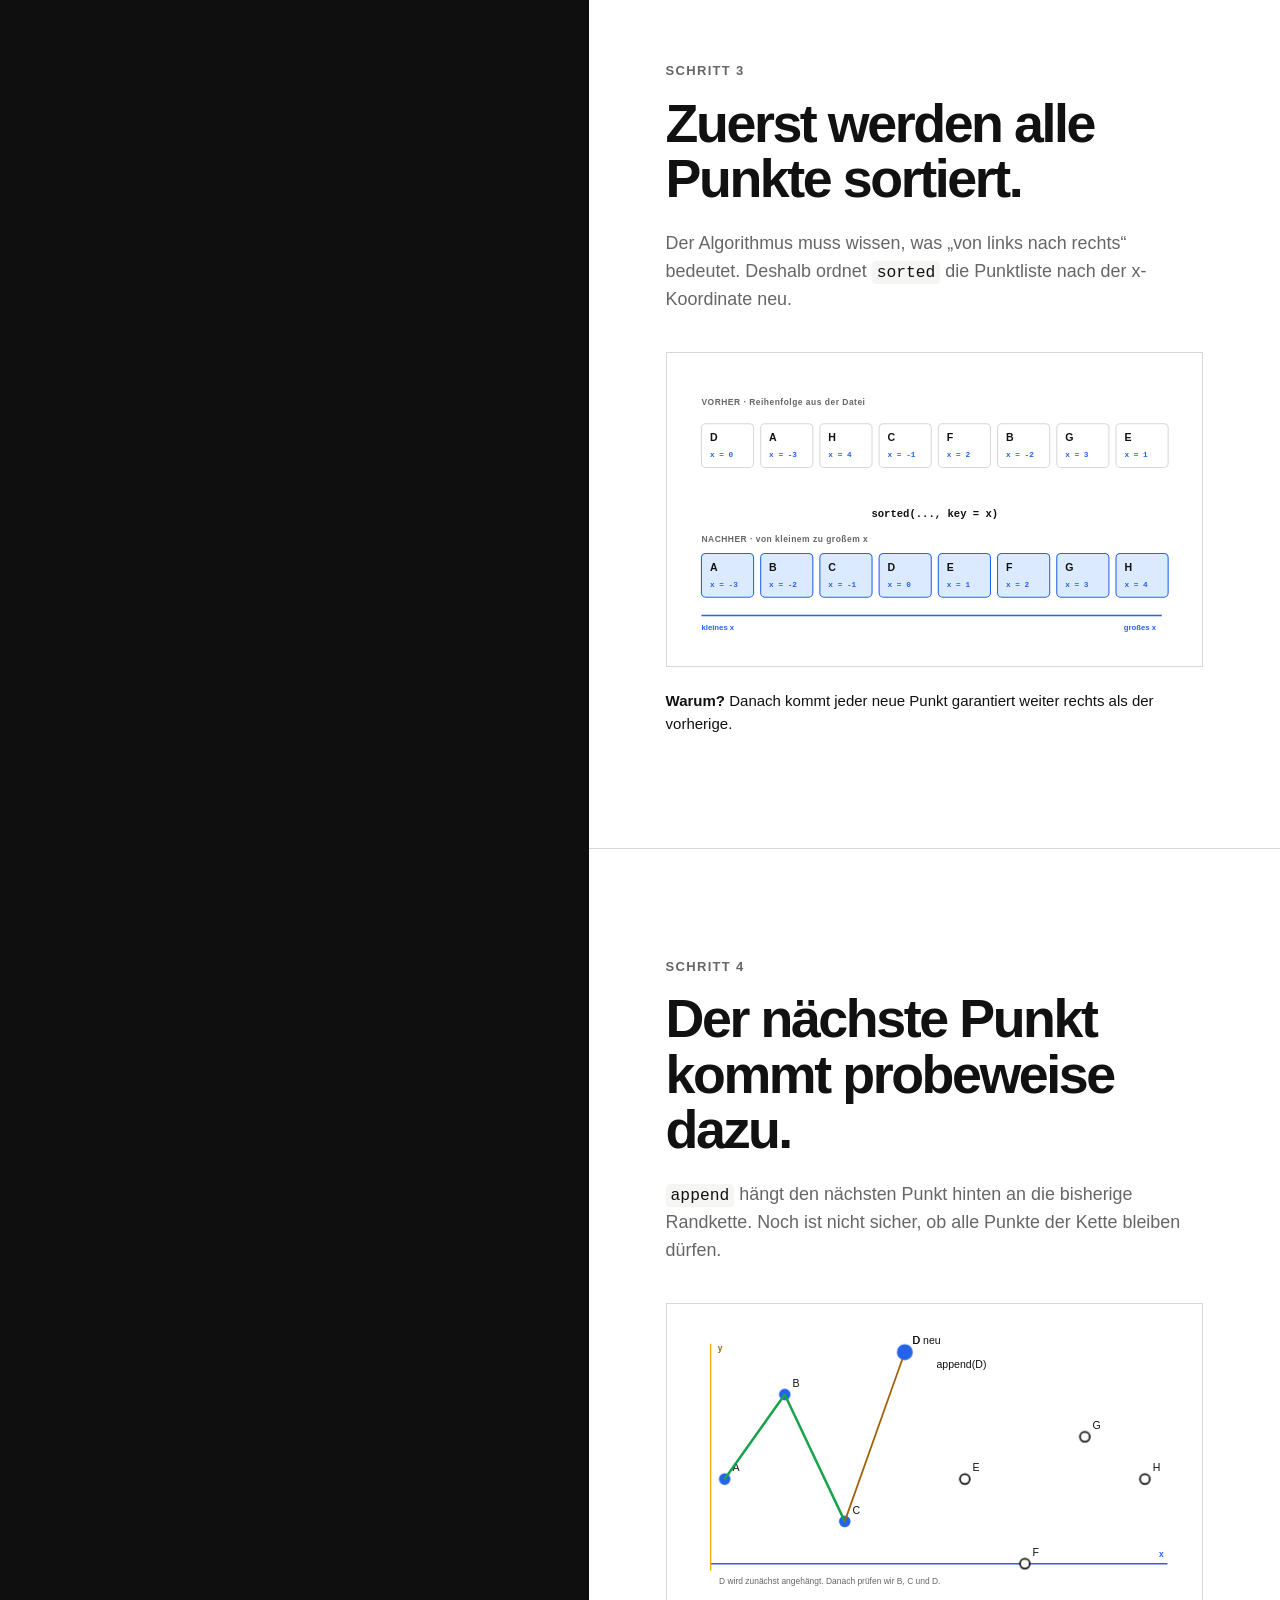
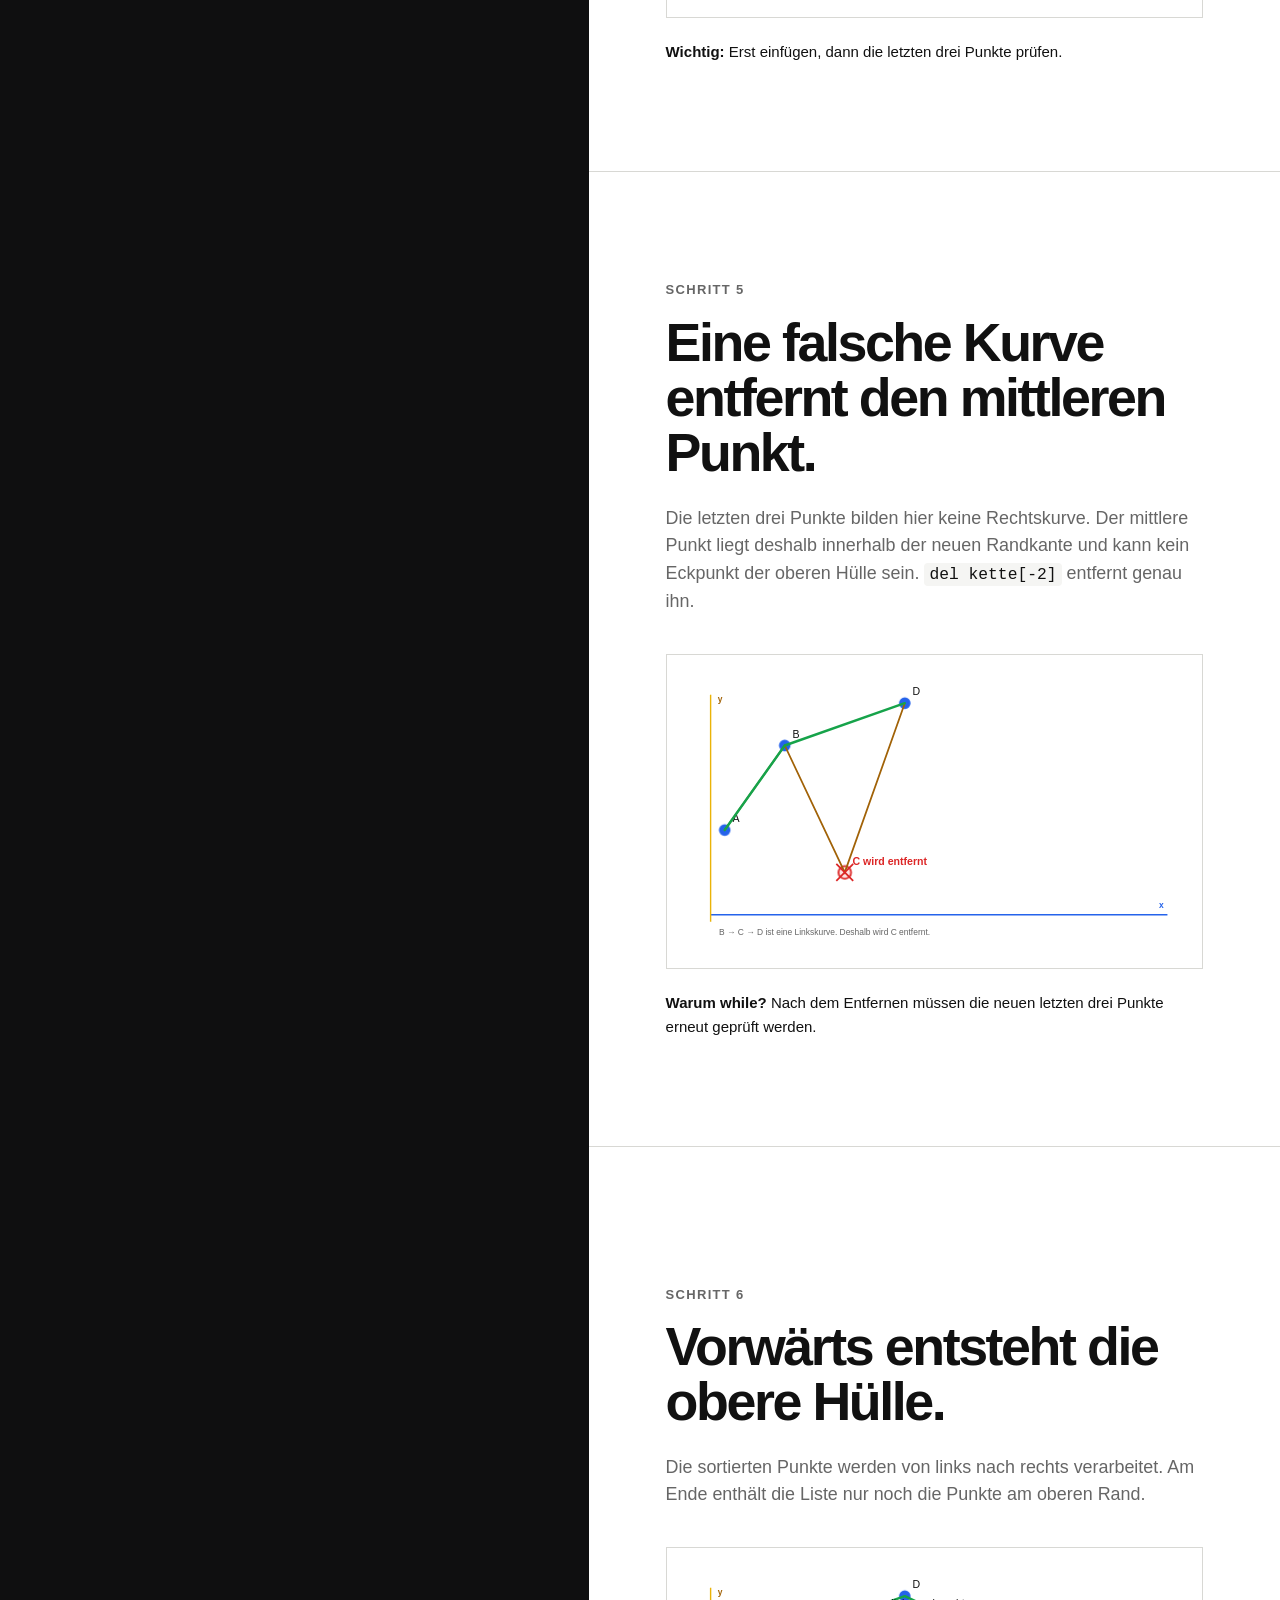
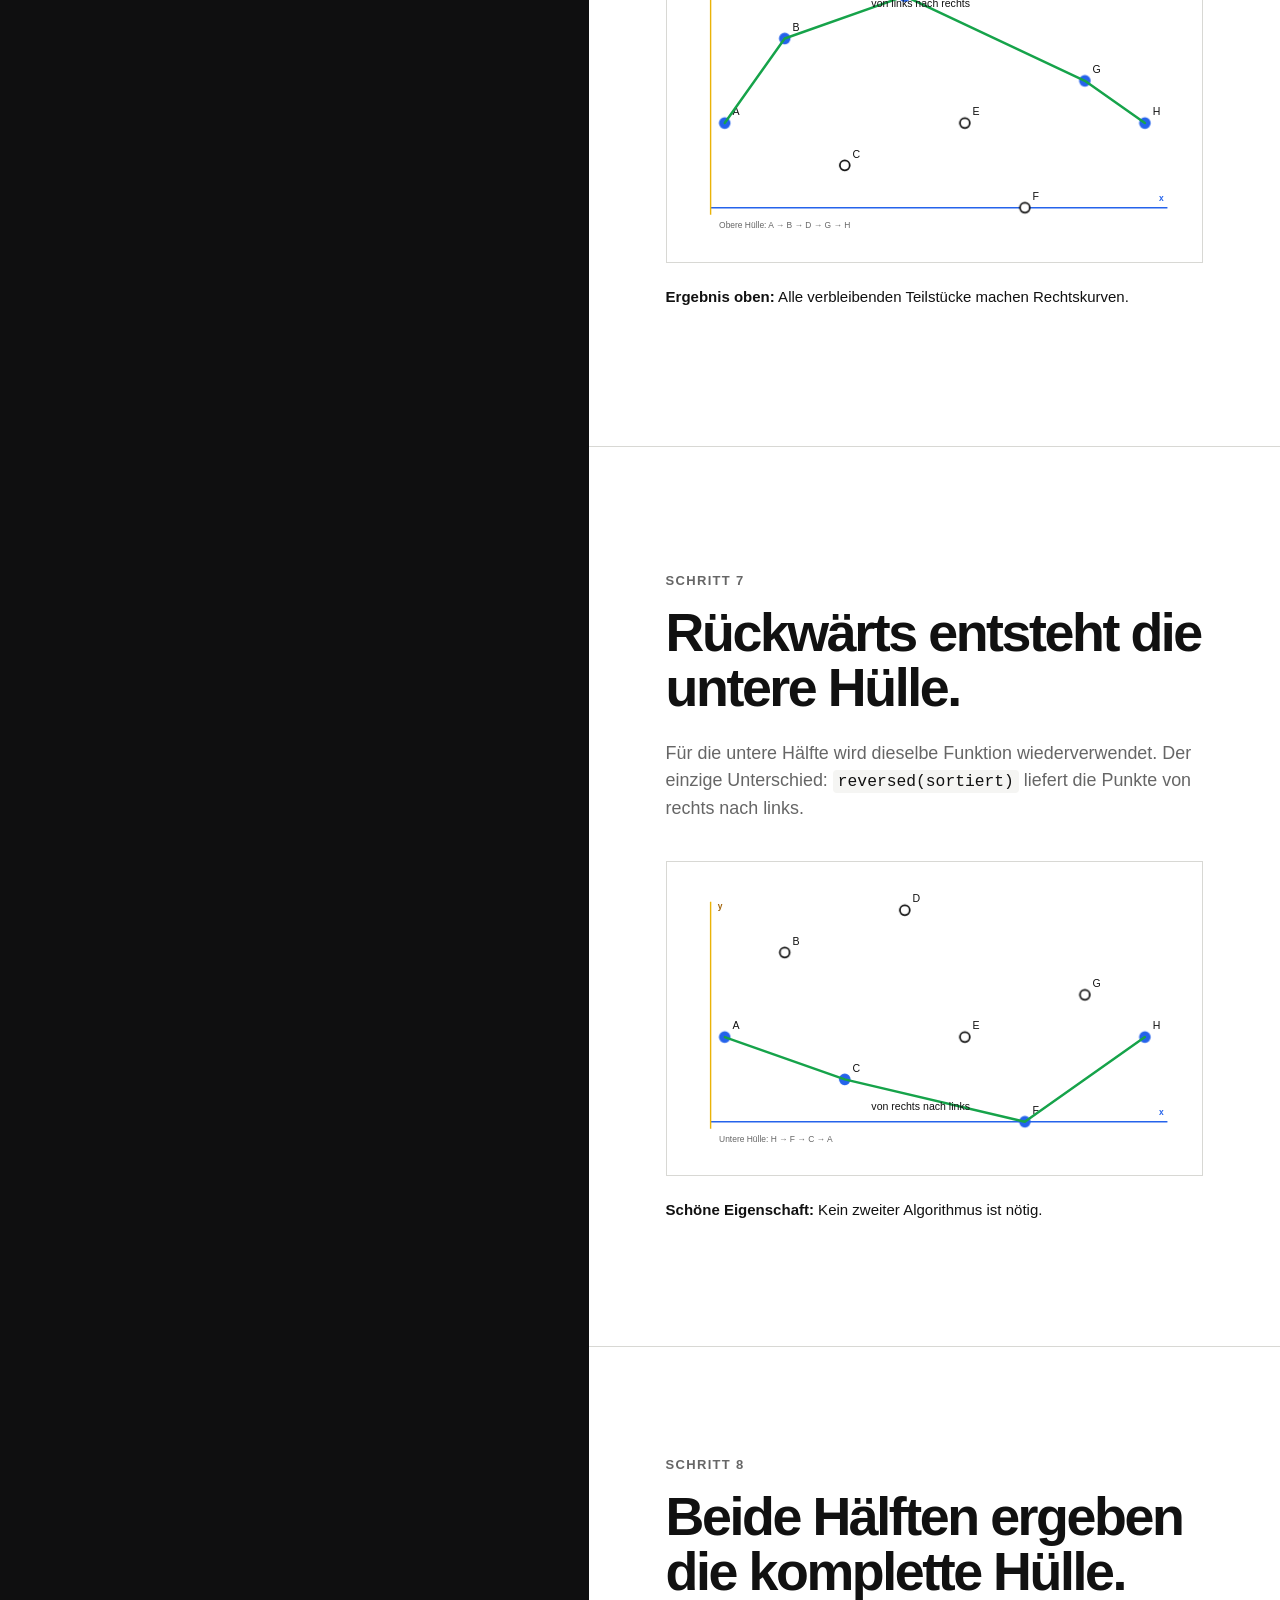
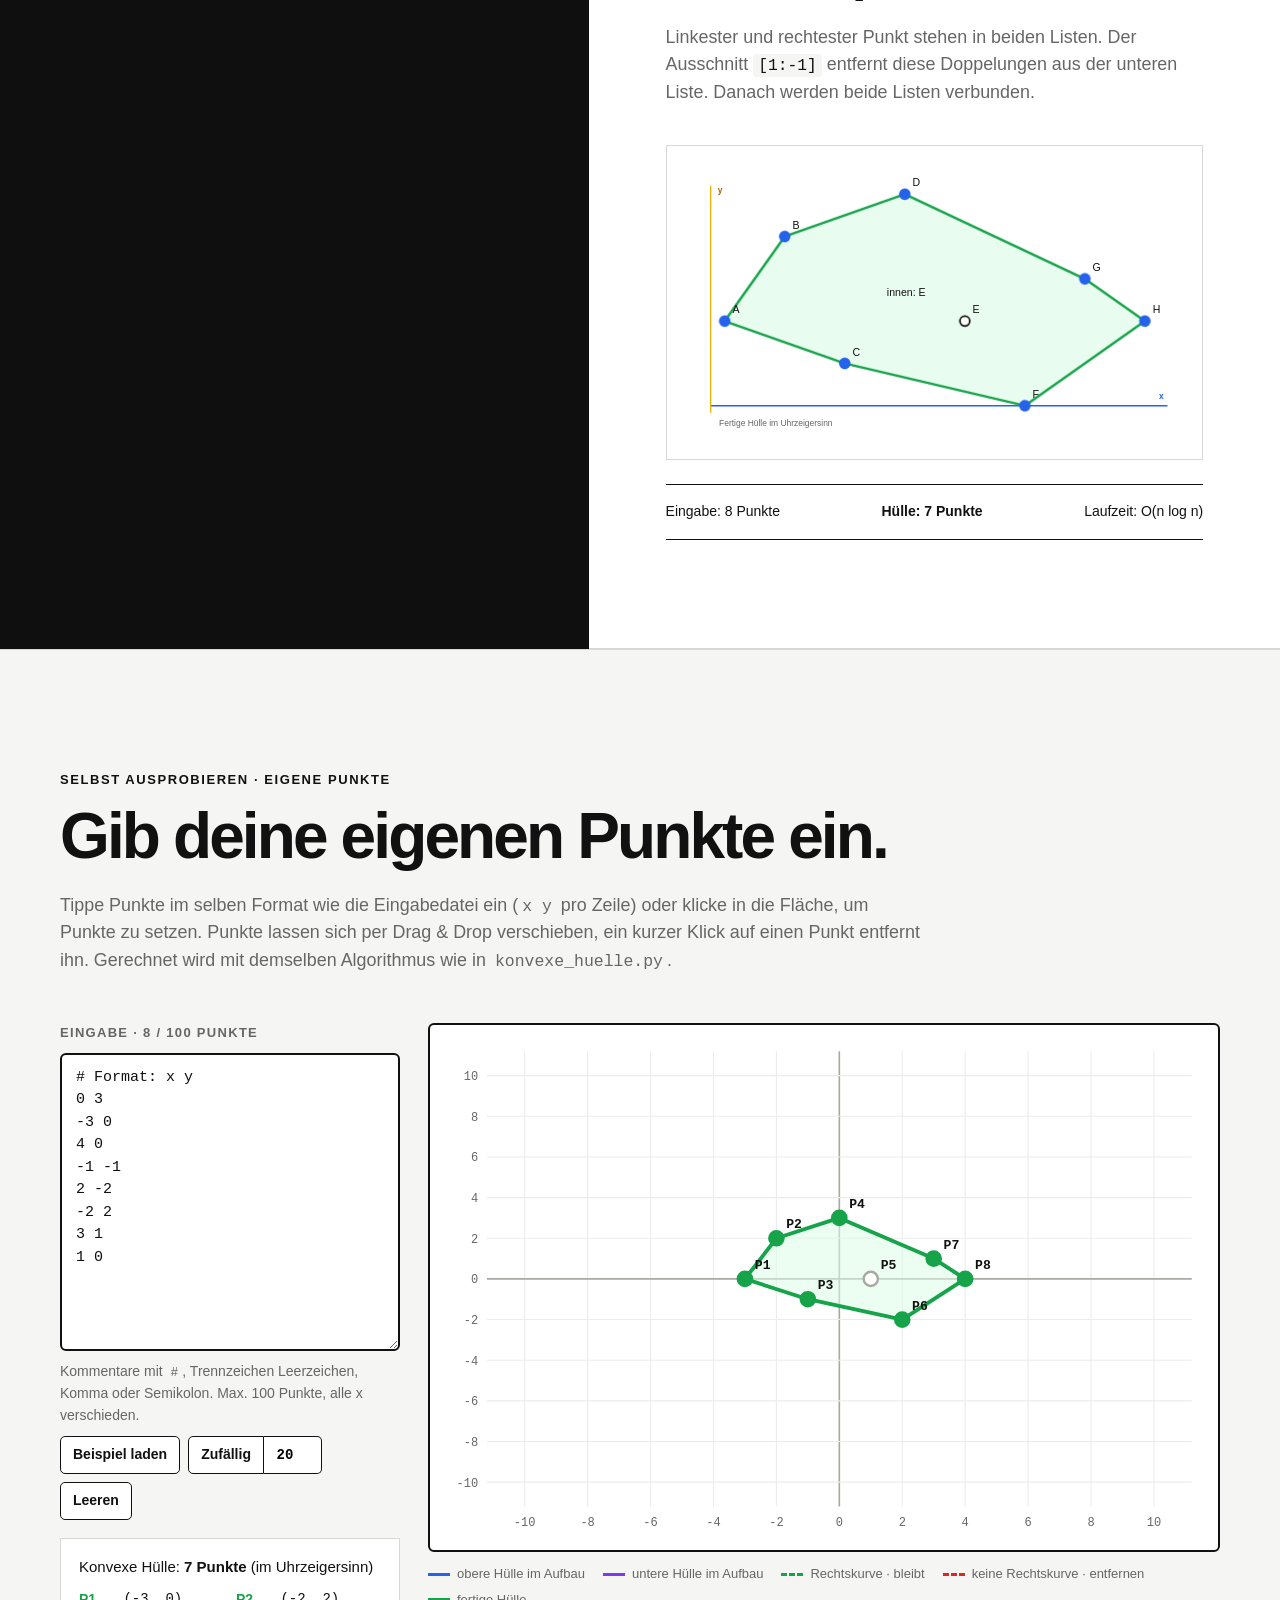
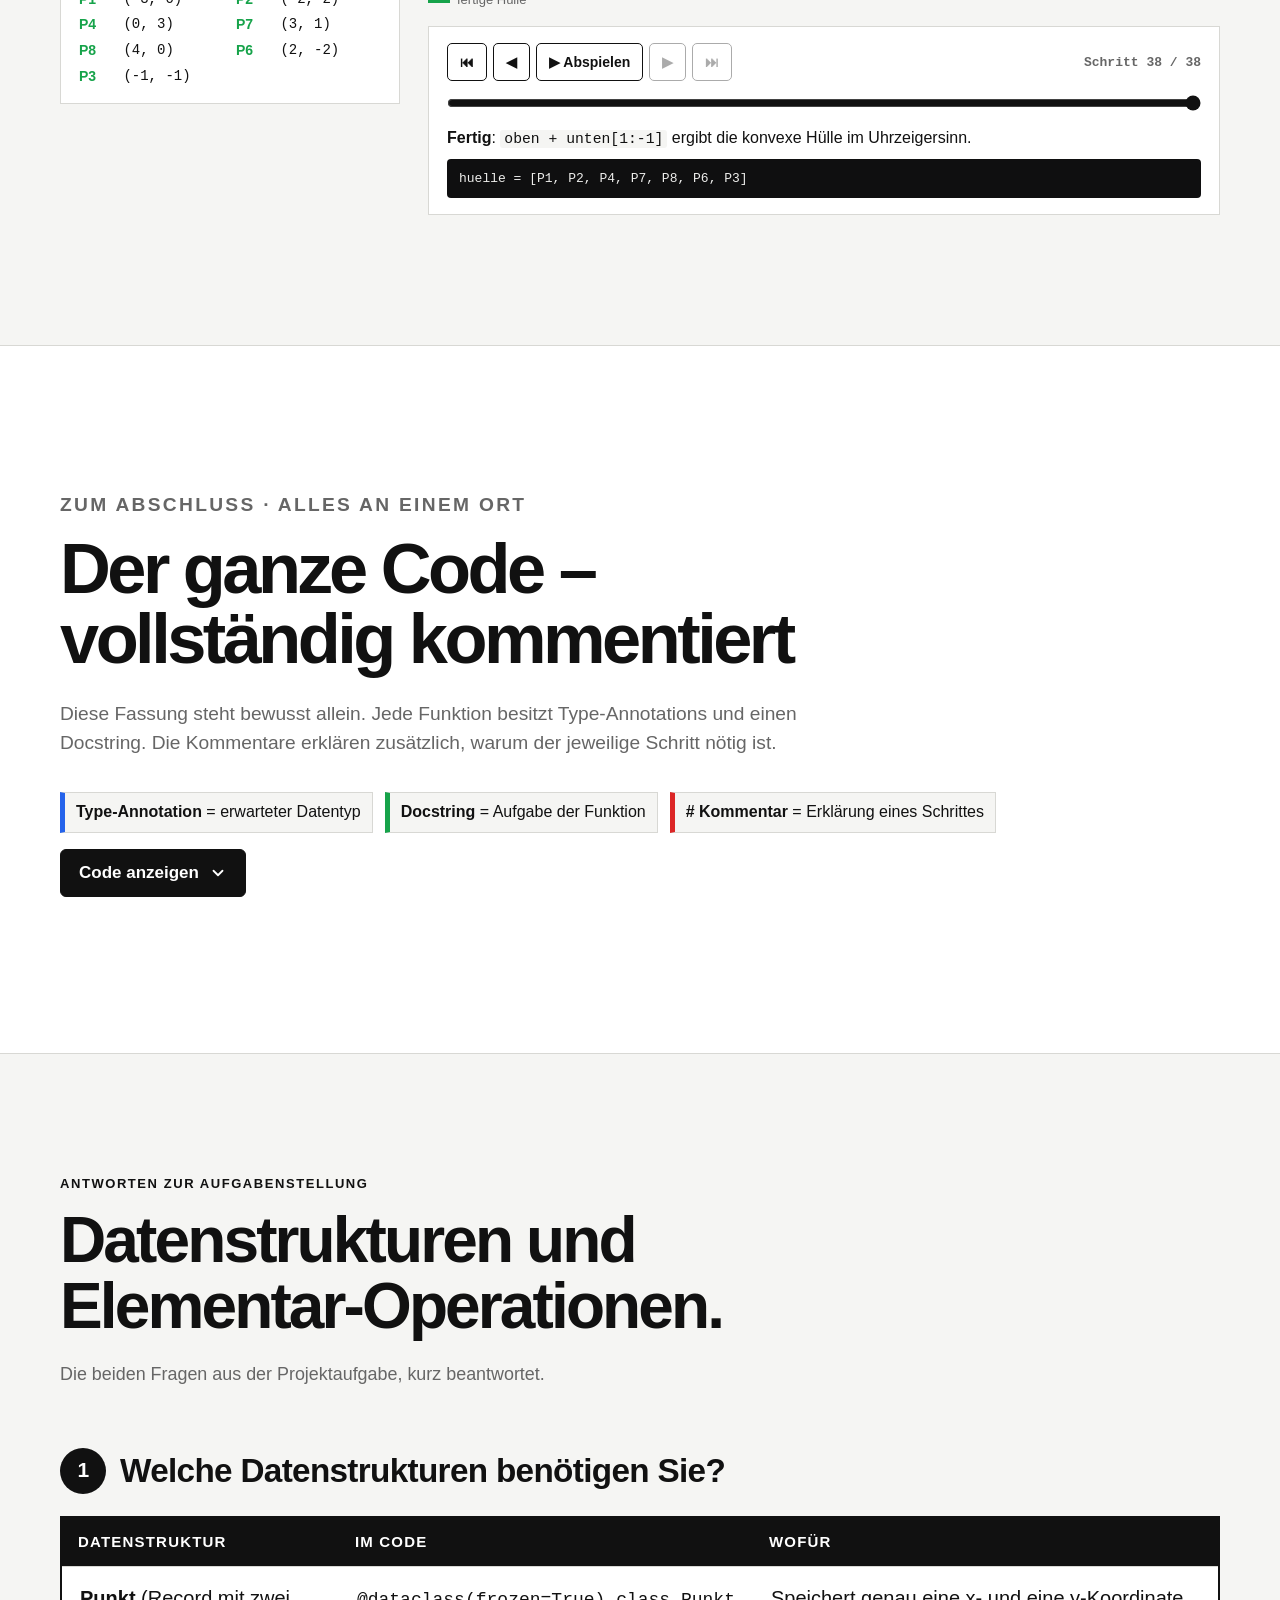
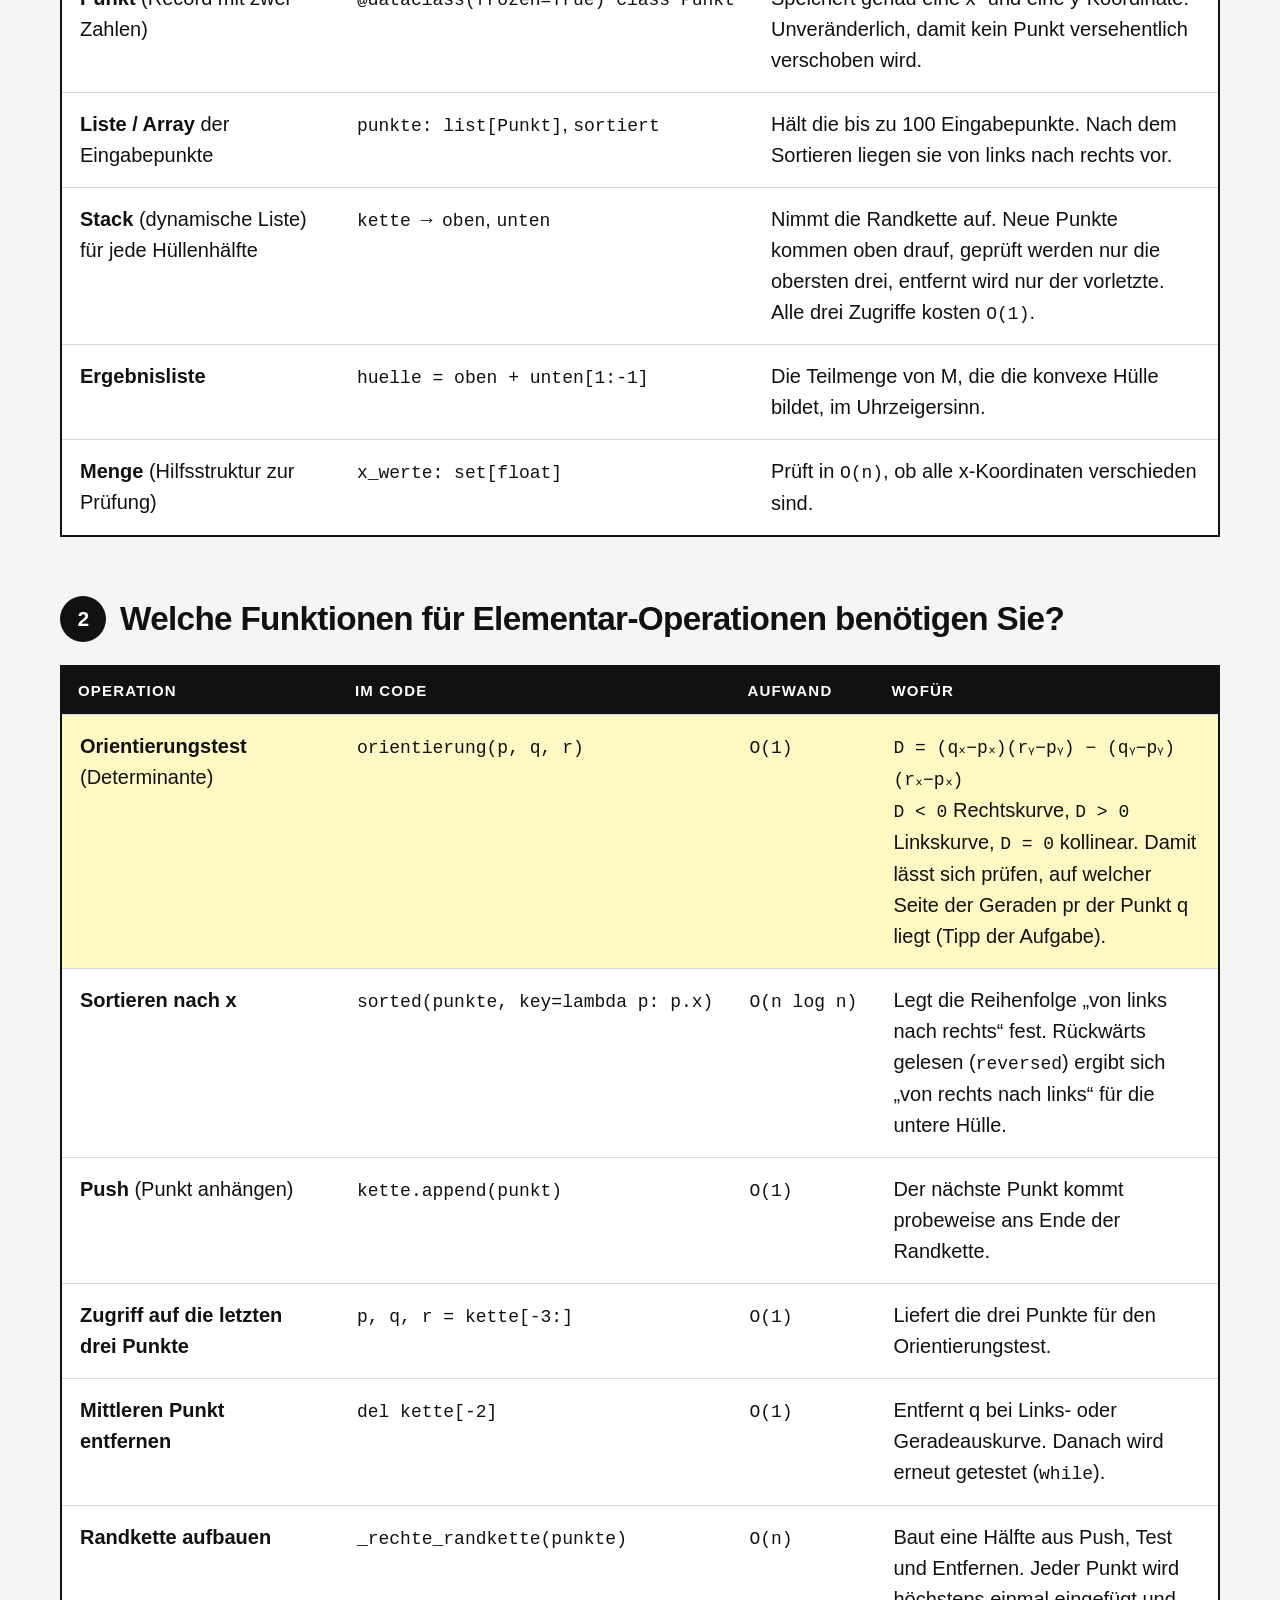
==== commit c157570c: "Code-Struktur mit Datenstrukturen, doppelte Prüfung erklärt; ganzer Code aufklappbar Co-Authored-By:" ====
--- a/visualisierung/index.html
+++ b/visualisierung/index.html
@@ -126,35 +126,44 @@
         <li class="cs-step cs-blue">
           <span class="cs-num">1</span>
           <code class="cs-fn">lies_punkte()</code>
-          <span class="cs-desc">Datei einlesen → Liste von Punkten</span>
+          <span class="cs-desc">Datei einlesen</span>
           <ul class="cs-sub">
             <li><code>validiere_punkte()</code><span>Eingabe prüfen</span></li>
           </ul>
+          <p class="cs-data"><span>liefert</span><code>punkte: list[Punkt]</code></p>
         </li>
         <li class="cs-step cs-green cs-key">
           <span class="cs-num">2</span>
-          <code class="cs-fn">konvexe_huelle()</code>
+          <code class="cs-fn">konvexe_huelle(punkte)</code>
           <span class="cs-desc">der eigentliche Algorithmus</span>
           <ul class="cs-sub">
-            <li><code>validiere_punkte()</code><span>Eingabe prüfen</span></li>
-            <li><code>sorted()</code><span>nach x sortieren</span></li>
-            <li><code>_rechte_randkette()</code><span>obere, dann untere Hälfte</span>
+            <li><code>validiere_punkte()</code><span>noch einmal prüfen – die Funktion kann auch direkt aufgerufen werden, z.&nbsp;B. in den Tests</span></li>
+            <li><code>sorted()</code><span>→ <code>sortiert: list[Punkt]</code></span></li>
+            <li><code>_rechte_randkette()</code> <em>2×</em><span>Stack <code>kette</code> → <code>oben</code>, <code>unten</code></span>
               <ul class="cs-sub">
                 <li><code>orientierung()</code><span>Kurve erkennen</span></li>
               </ul>
             </li>
           </ul>
+          <p class="cs-data"><span>liefert</span><code>huelle: list[Punkt]</code></p>
         </li>
         <li class="cs-step cs-yellow">
           <span class="cs-num">3</span>
           <code class="cs-fn">formatiere_punkt()</code>
-          <span class="cs-desc">jeden Hüllenpunkt als <code>(x, y)</code> ausgeben</span>
+          <span class="cs-desc">für jeden Punkt der Hülle</span>
+          <p class="cs-data"><span>liefert</span><code>"(x, y)"</code> als Text für <code>print()</code></p>
         </li>
       </ol>
 
-      <div class="cs-type">
-        <span class="cs-dot blue-icon" aria-hidden="true">●</span>
-        <p><strong>Klasse <code>Punkt</code></strong> speichert x + y – alle Funktionen arbeiten mit diesem Datentyp.</p>
+      <div class="cs-ds">
+        <p class="cs-ds-title">Datenstrukturen</p>
+        <ul class="cs-ds-list">
+          <li class="cs-blue"><code>Punkt</code><strong>Klasse</strong><span>speichert genau x und y, unveränderlich</span></li>
+          <li class="cs-blue"><code>punkte</code>, <code>sortiert</code><strong>list[Punkt]</strong><span>alle Eingabepunkte, dann nach x sortiert</span></li>
+          <li class="cs-green"><code>kette</code> → <code>oben</code>, <code>unten</code><strong>list[Punkt] als Stack</strong><span>anhängen, letzte drei prüfen, vorletzten löschen</span></li>
+          <li class="cs-green"><code>huelle</code><strong>list[Punkt]</strong><span>Ergebnis im Uhrzeigersinn</span></li>
+          <li class="cs-yellow"><code>x_werte</code><strong>set[float]</strong><span>in <code>validiere_punkte()</code>: doppelte x finden</span></li>
+        </ul>
       </div>
     </div>
 
@@ -445,6 +454,11 @@
       <span><strong># Kommentar</strong> = Erklärung eines Schrittes</span>
     </div>
 
+    <details class="complete-code-details">
+      <summary>
+        <span class="cc-open">Code anzeigen</span><span class="cc-close">Code ausblenden</span>
+        <svg viewBox="0 0 24 24" aria-hidden="true"><path d="M6 9l6 6 6-6"/></svg>
+      </summary>
     <pre class="complete-code-window"><code id="complete-code-block">"""Berechnet die konvexe Hülle einer Punktmenge.
 
 Die konvexe Hülle ist der kleinste Rand, der alle Punkte einschließt.
@@ -663,6 +677,7 @@
 # Beim Import, zum Beispiel in den Tests, bleibt es unangetastet.
 if __name__ == "__main__":
     main()</code></pre>
+    </details>
   </section>
 
   <section class="answers" id="antworten" aria-labelledby="answers-title">
--- a/visualisierung/styles.css
+++ b/visualisierung/styles.css
@@ -160,6 +160,8 @@
 .compare-box code.compare-removed { margin: 0 -4px; padding: 0 8px; border-left: 3px solid var(--red-bright); background: rgba(251, 113, 133, .18); color: #fecdd3; text-decoration: line-through; text-decoration-color: var(--red-bright); text-decoration-thickness: 1.5px; }
 .debug-remove .compare-after { border-color: var(--red-bright); }
 .debug-remove .compare-arrow { color: var(--red-bright); }
+.debug-keep .compare-after { border-color: var(--green-bright); }
+.debug-keep .compare-arrow { color: var(--green-bright); }
 .color-key { display: flex; flex-wrap: wrap; gap: 10px 18px; margin-top: 18px; color: var(--code-muted); font-size: 12px; }
 .color-key span { display: inline-flex; align-items: center; gap: 7px; }
 .color-key i { width: 9px; height: 9px; border-radius: 50%; }
@@ -575,8 +577,12 @@
   .debug-output.debug-compare { gap: 6px; }
 }
 @media (orientation: landscape) and (max-height: 560px) and (min-width: 600px) {
-  .compare-box pre { font-size: 11px; line-height: 1.35; }
-  .compare-label { font-size: 9px; }
+  .compare-box pre { font-size: 10.5px; line-height: 1.2; }
+  .compare-label { font-size: 9px; margin-bottom: 2px; }
+  .compare-box { padding: 5px 7px; }
+  .debug-panel { margin-top: 6px; padding: 6px 8px; }
+  .debug-head { display: none; }
+  .debug-output { margin-top: 0; }
 }
 @media (max-width: 480px) {
   .debug-output.debug-compare { padding-left: 8px; gap: 4px; }
@@ -644,11 +650,6 @@
 .cs-sub li::after { content: ""; position: absolute; left: 4px; top: 1.15em; width: 12px; border-top: 2px solid var(--line); }
 .cs-sub code { padding: 0; background: transparent; font-size: 15px; font-weight: 700; overflow-wrap: anywhere; }
 .cs-sub span { display: block; color: var(--muted); font-size: 14px; line-height: 1.3; }
-.cs-type { display: flex; align-items: center; gap: 12px; padding: 14px 18px; border: 1px solid var(--line); border-left: 6px solid var(--blue); background: white; }
-.cs-type p { margin: 0; color: var(--muted); font-size: 16px; }
-.cs-type strong { color: var(--ink); }
-.cs-type code { padding: 0; background: transparent; }
-.cs-dot { flex: none; width: 26px; height: 26px; display: grid; place-items: center; border-radius: 5px; font-size: 12px; }
 @media (max-width: 900px) {
   .cs-steps { grid-template-columns: 1fr; }
 }
@@ -658,3 +659,37 @@
   .cs-stage { padding: 14px 16px; }
   .cs-stage strong { font-size: 19px; }
 }
+
+.cs-step { display: flex; flex-direction: column; }
+.cs-sub em { color: var(--green); font-style: normal; font-weight: 700; font-size: 13px; }
+.cs-sub span code { font-size: 13px; font-weight: 600; color: var(--ink); }
+.cs-data { margin: auto 0 0; padding-top: 14px; display: flex; flex-wrap: wrap; align-items: baseline; gap: 4px 8px; color: var(--muted); font-size: 14px; }
+.cs-data > span { padding: 2px 7px; border-radius: 3px; background: var(--faint); font-size: 11px; font-weight: 700; letter-spacing: .08em; text-transform: uppercase; }
+.cs-data code { padding: 0; background: transparent; color: var(--ink); font-size: 14px; font-weight: 700; }
+.cs-ds { padding: 18px 20px; border: 2px solid var(--ink); background: white; }
+.cs-ds-title { margin: 0 0 12px; font-size: 13px; font-weight: 700; letter-spacing: .1em; text-transform: uppercase; }
+.cs-ds-list { margin: 0; padding: 0; list-style: none; display: grid; grid-template-columns: repeat(5, minmax(0, 1fr)); gap: 10px; }
+.cs-ds-list li { min-width: 0; padding: 10px 12px; border: 1px solid var(--line); border-top: 4px solid var(--blue); background: white; }
+.cs-ds-list li.cs-green { border-top-color: var(--green); }
+.cs-ds-list li.cs-yellow { border-top-color: var(--yellow); }
+.cs-ds-list code { padding: 0; background: transparent; font-size: 15px; font-weight: 700; overflow-wrap: anywhere; }
+.cs-ds-list strong { display: block; margin-top: 4px; color: var(--ink); font: 600 13px "SFMono-Regular", Menlo, monospace; }
+.cs-ds-list span { display: block; margin-top: 4px; color: var(--muted); font-size: 14px; line-height: 1.35; }
+.cs-ds-list span code { font-size: 13px; }
+@media (max-width: 1100px) { .cs-ds-list { grid-template-columns: repeat(3, minmax(0, 1fr)); } }
+@media (max-width: 760px) { .cs-ds-list { grid-template-columns: 1fr 1fr; } }
+@media (max-width: 480px) { .cs-ds-list { grid-template-columns: 1fr; } }
+
+/* ---------- Ganzer Code: auf- und zuklappbar ---------- */
+.complete-code-details > summary {
+  display: inline-flex; align-items: center; gap: 10px; margin-bottom: 16px;
+  min-height: 46px; padding: 10px 18px; border: 1px solid var(--ink); border-radius: 6px;
+  background: var(--ink); color: white; font-weight: 600; cursor: pointer; list-style: none; user-select: none;
+}
+.complete-code-details > summary::-webkit-details-marker { display: none; }
+.complete-code-details > summary:hover { background: white; color: var(--ink); }
+.complete-code-details > summary:focus-visible { outline: 3px solid var(--blue); outline-offset: 3px; }
+.complete-code-details > summary svg { width: 18px; height: 18px; fill: none; stroke: currentColor; stroke-width: 2.4; stroke-linecap: round; stroke-linejoin: round; transition: transform .25s var(--ease); }
+.complete-code-details[open] > summary svg { transform: rotate(180deg); }
+.complete-code-details .cc-close, .complete-code-details[open] .cc-open { display: none; }
+.complete-code-details[open] .cc-close { display: inline; }
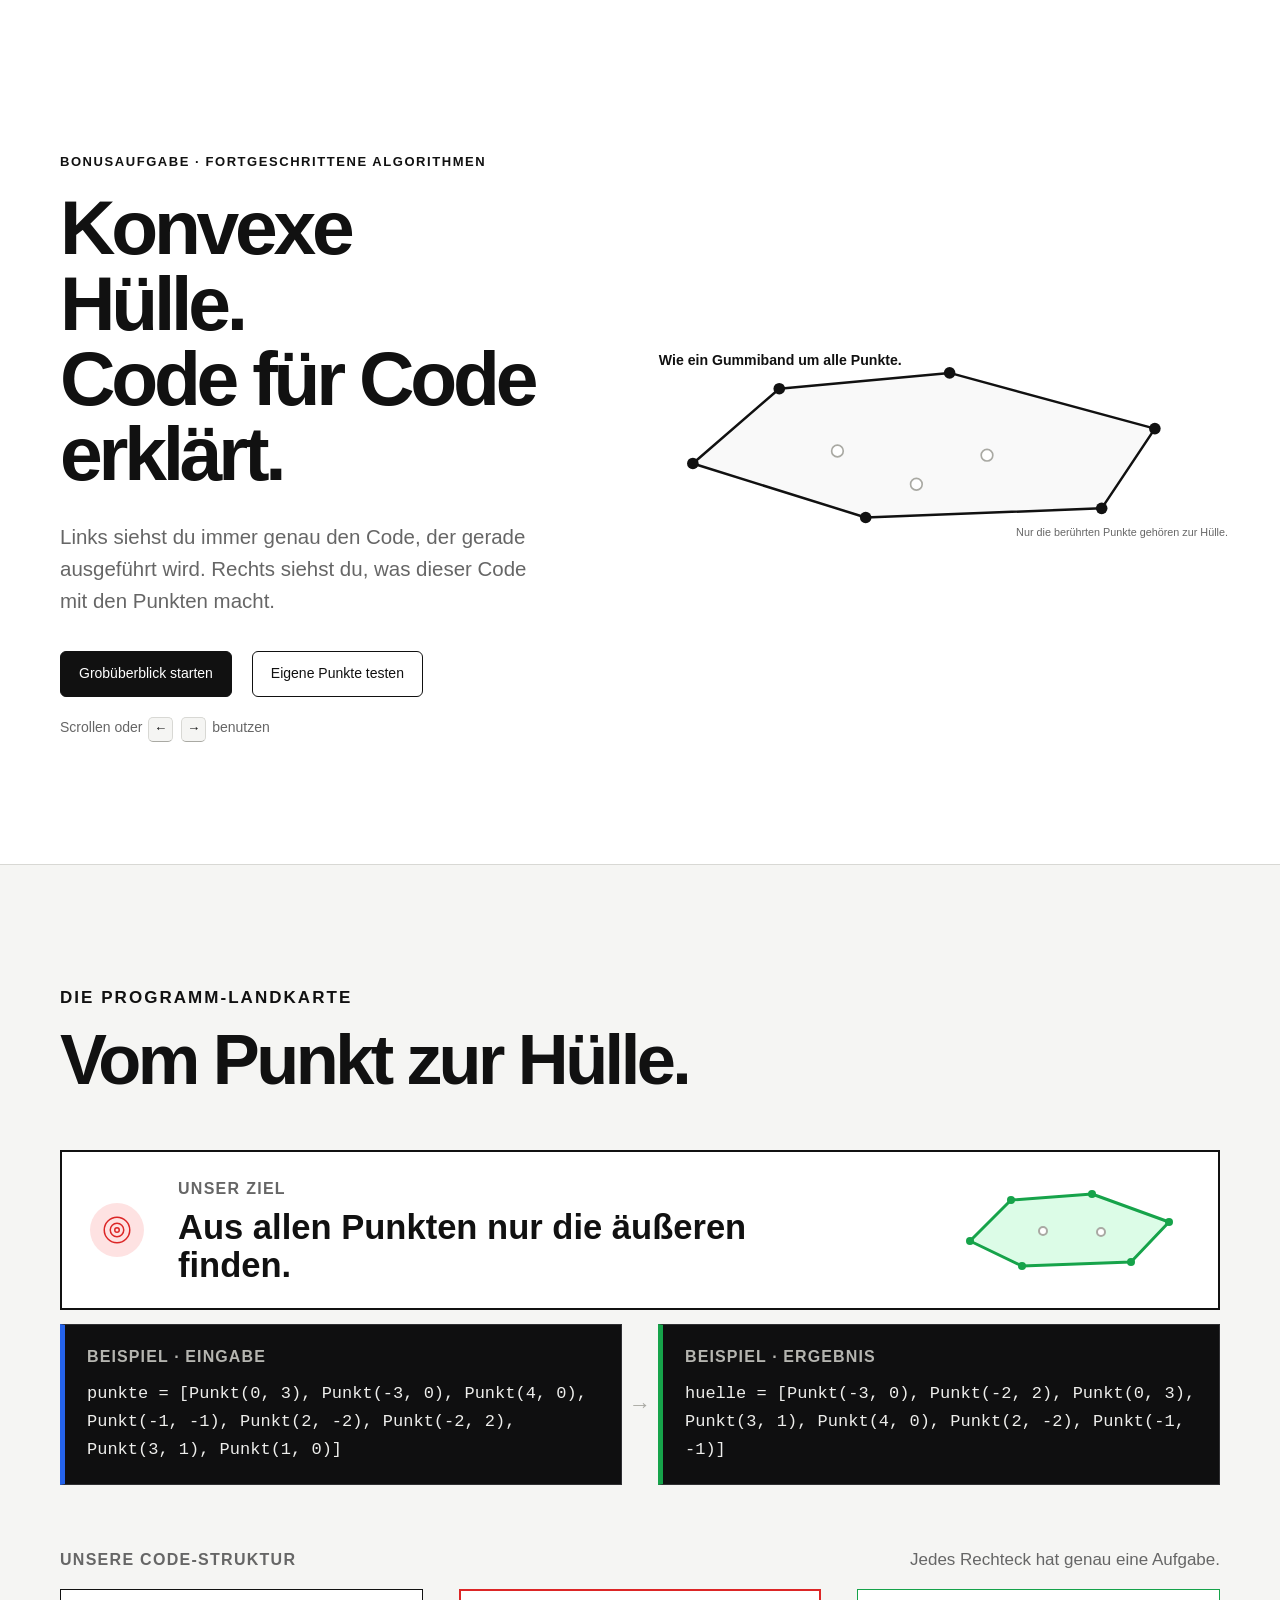
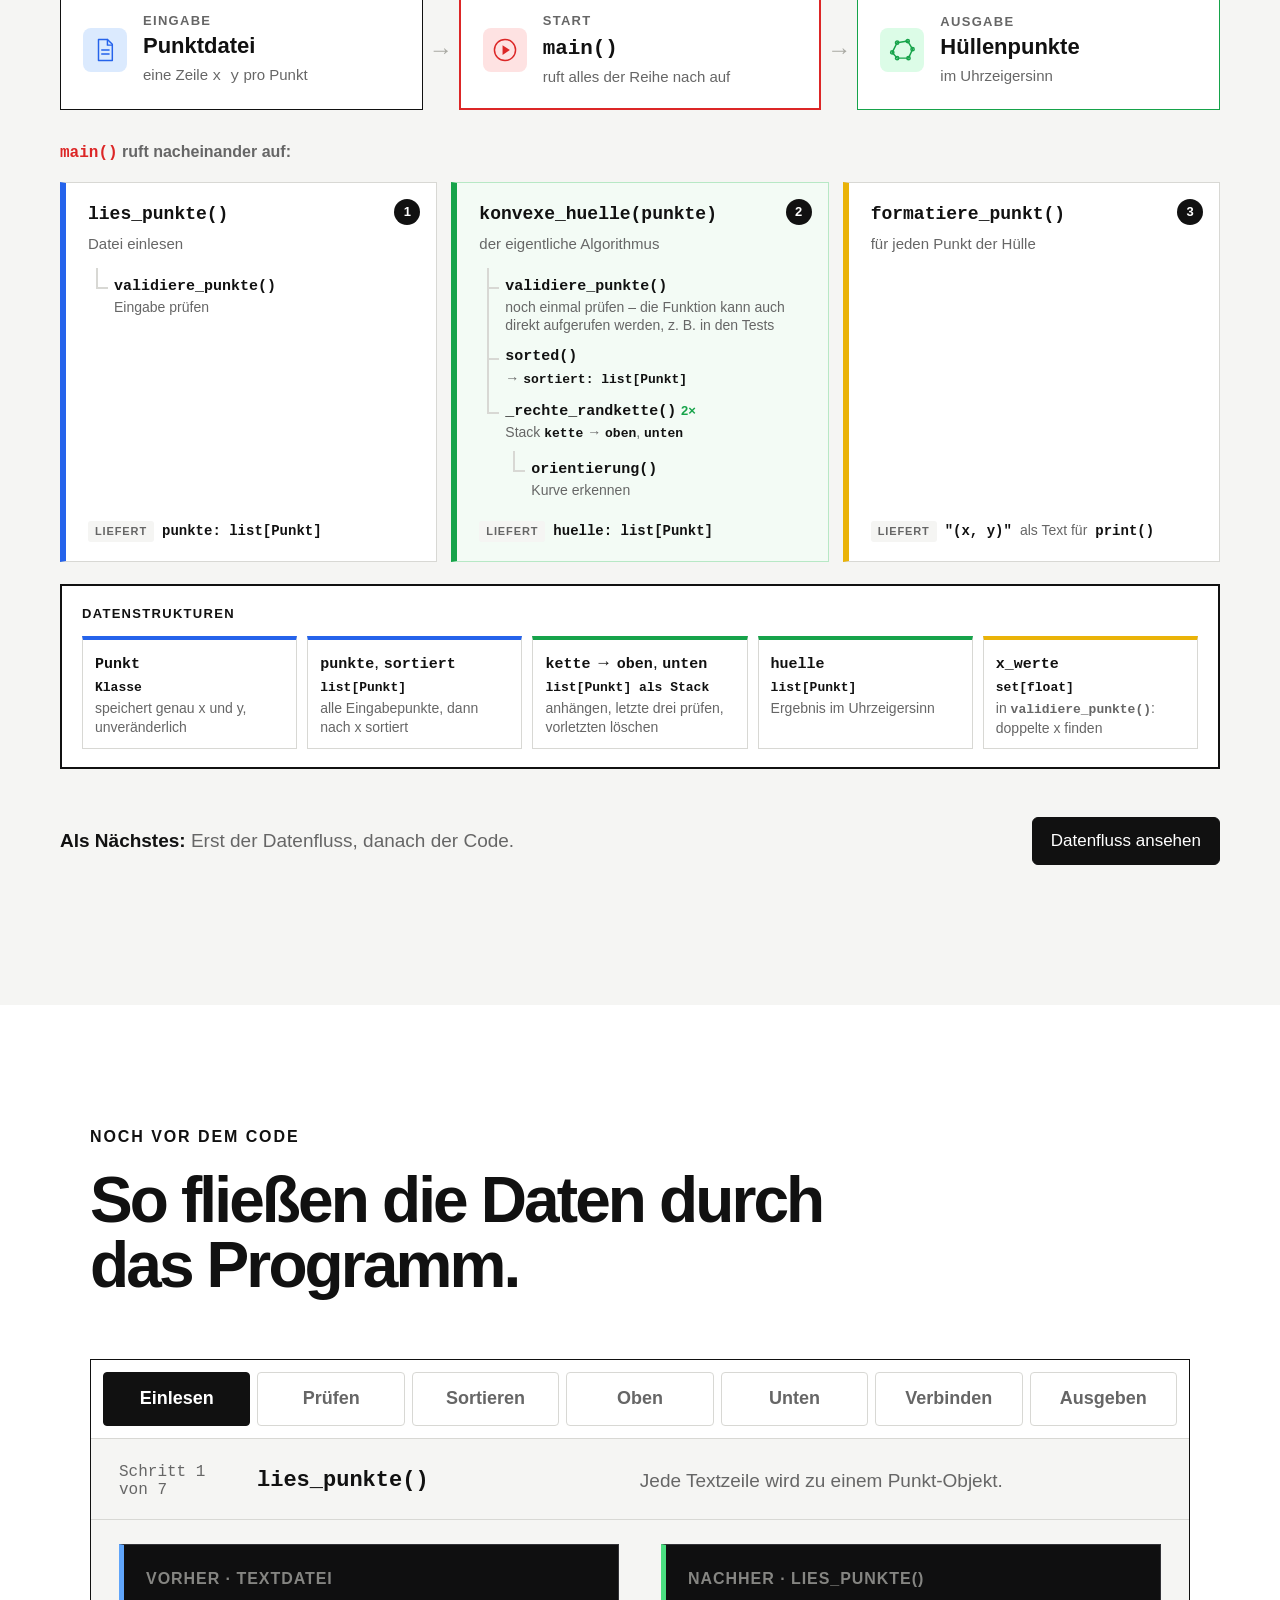
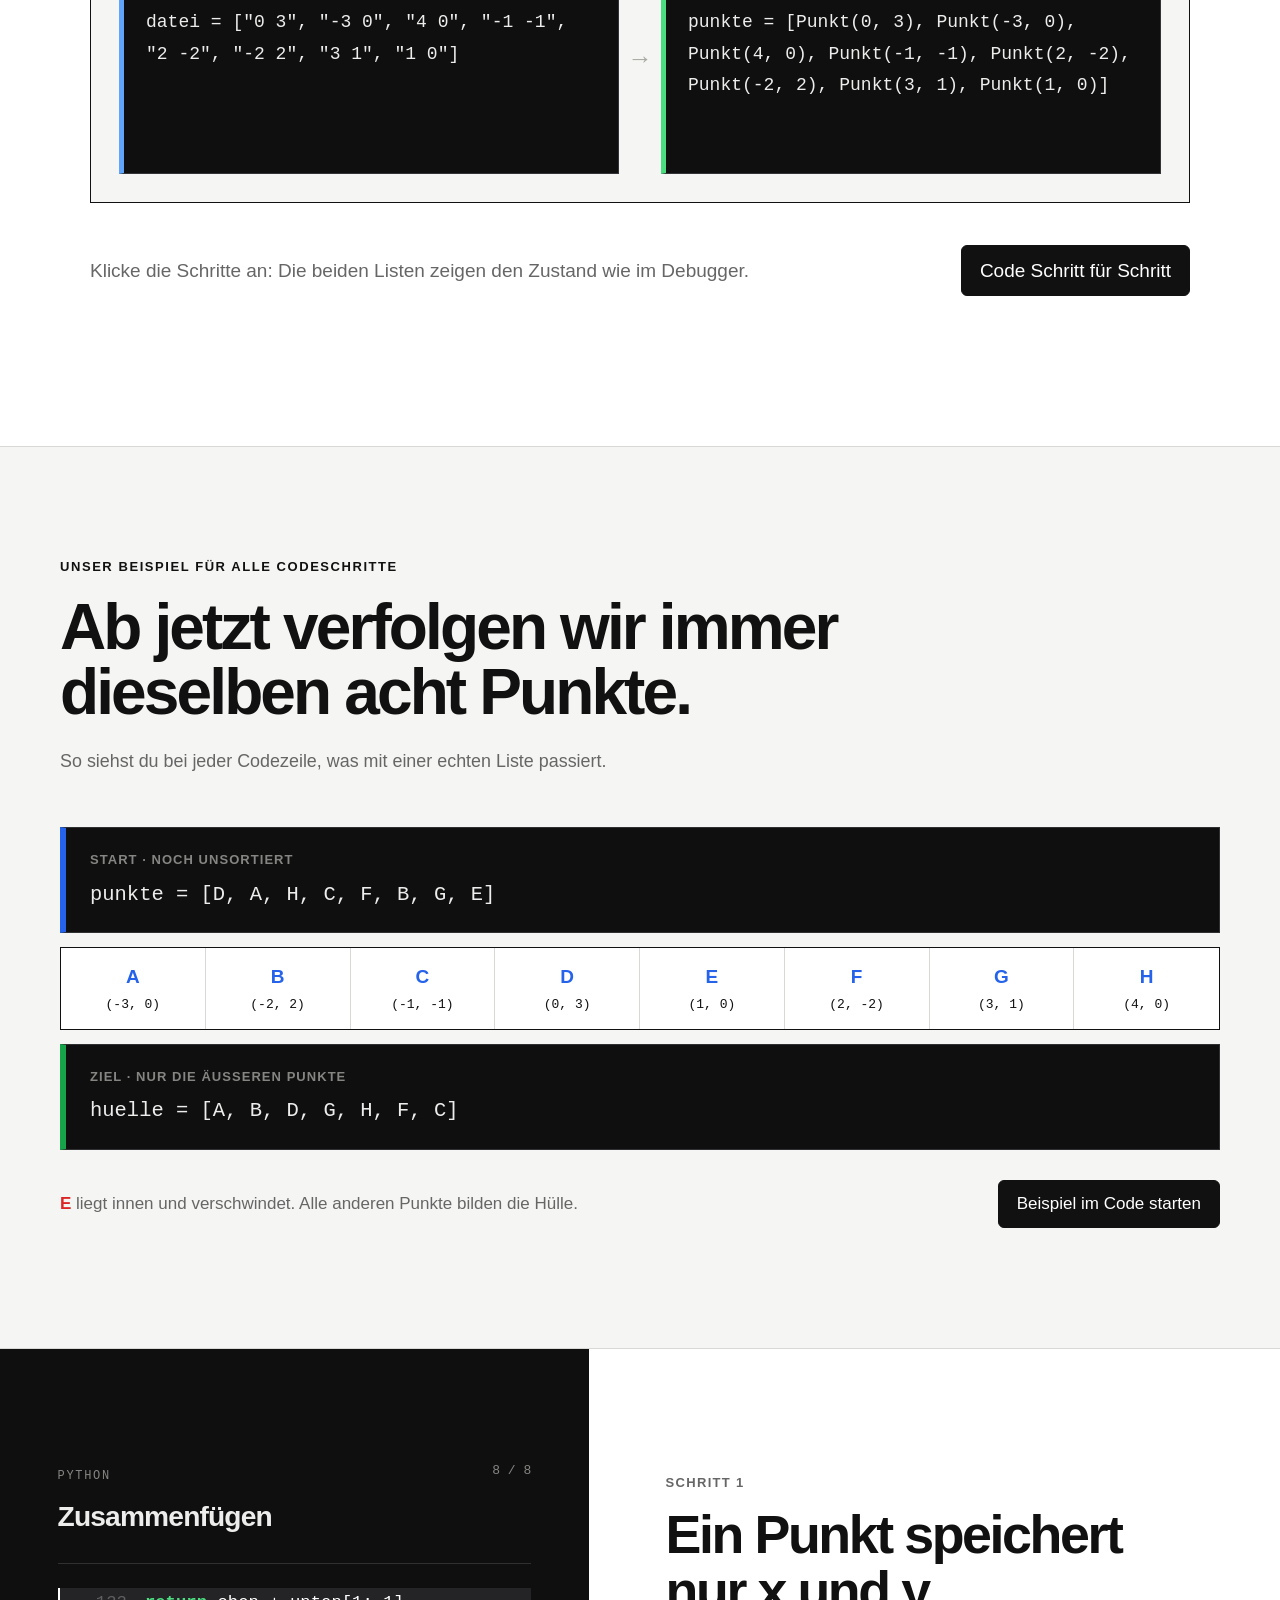
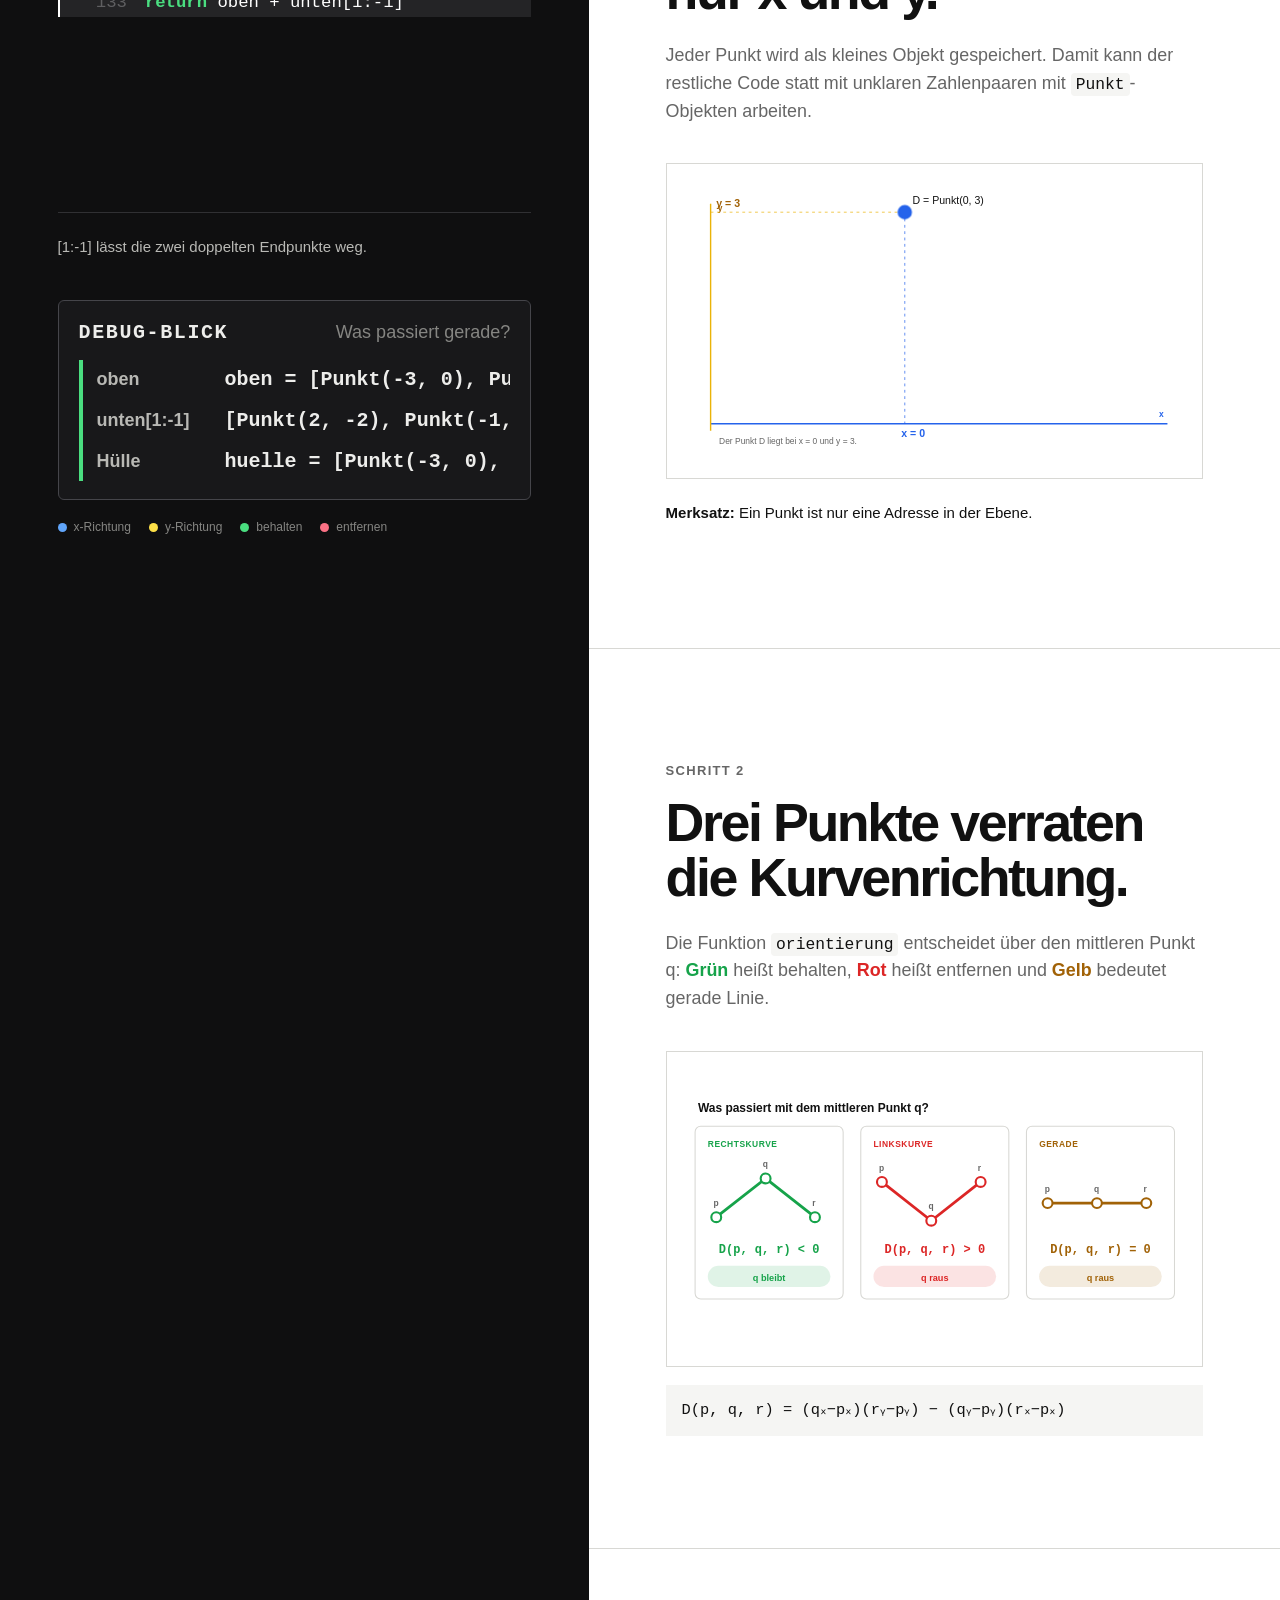
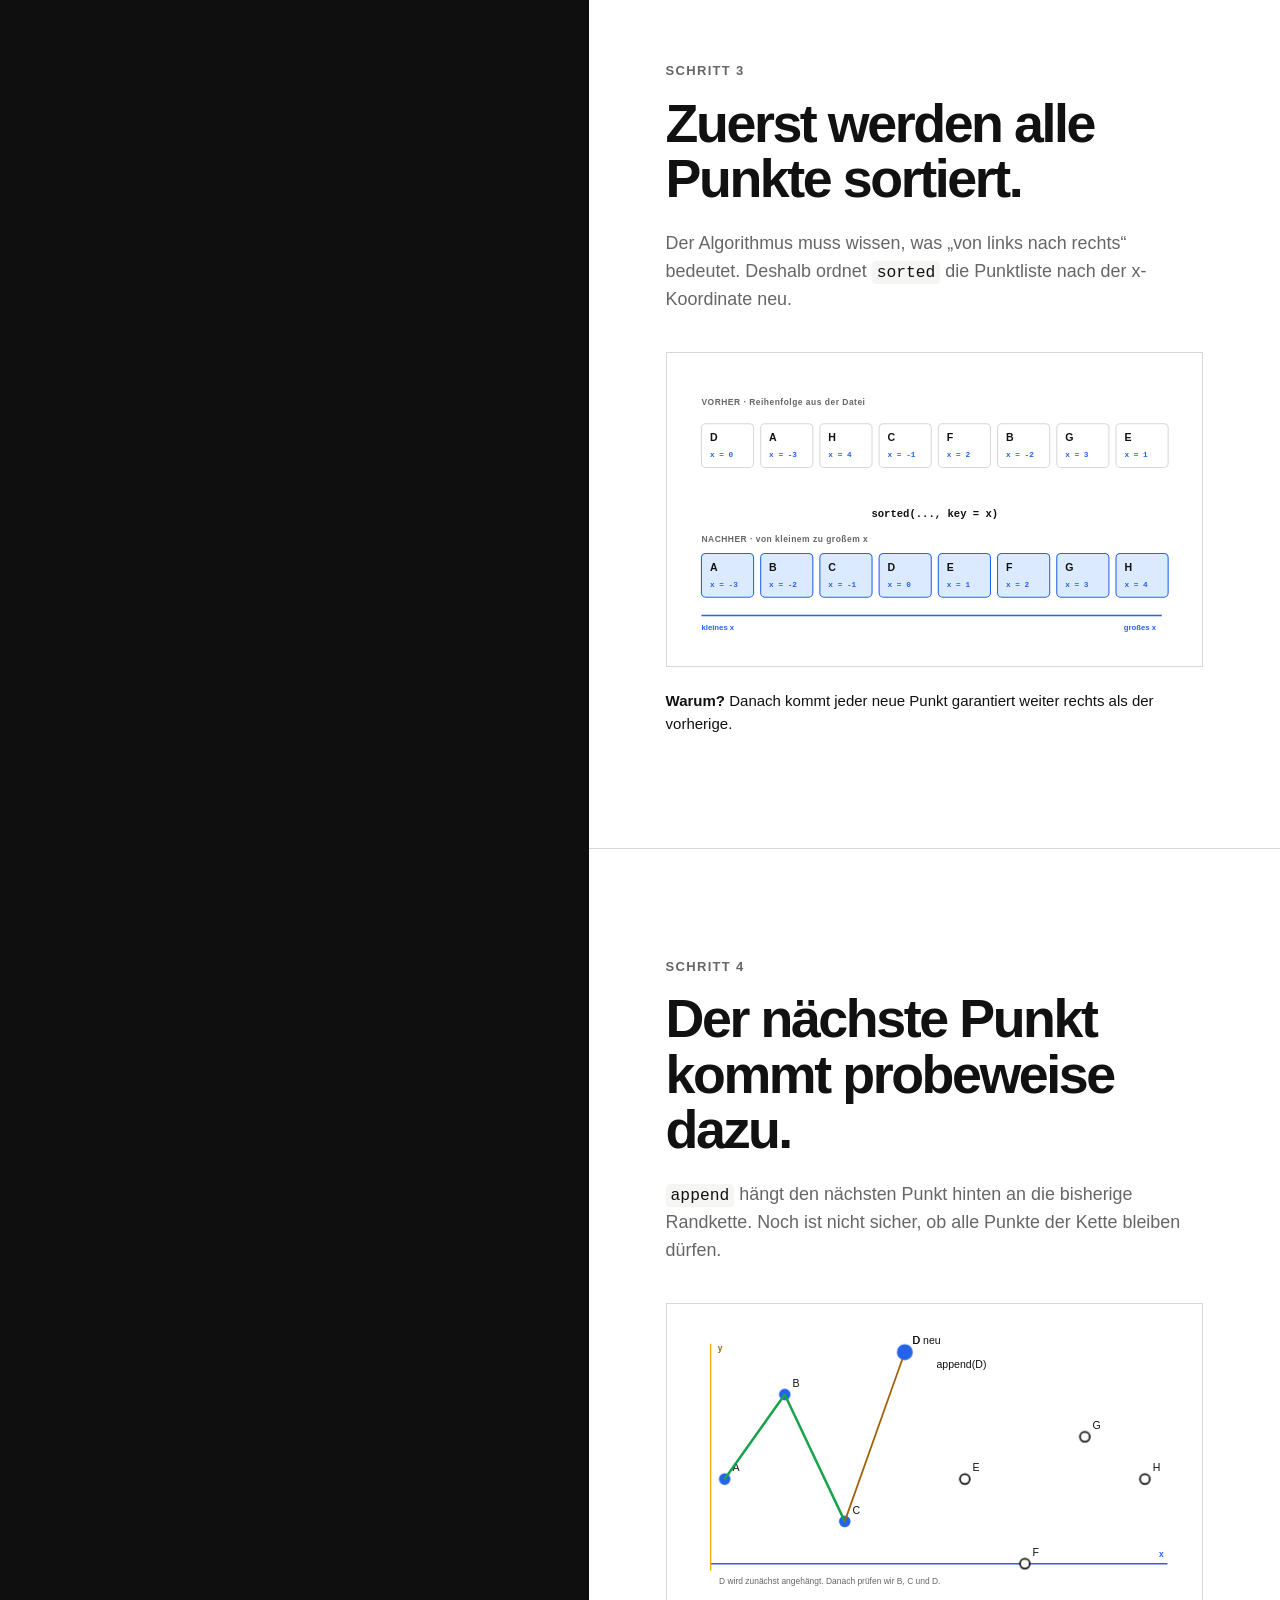
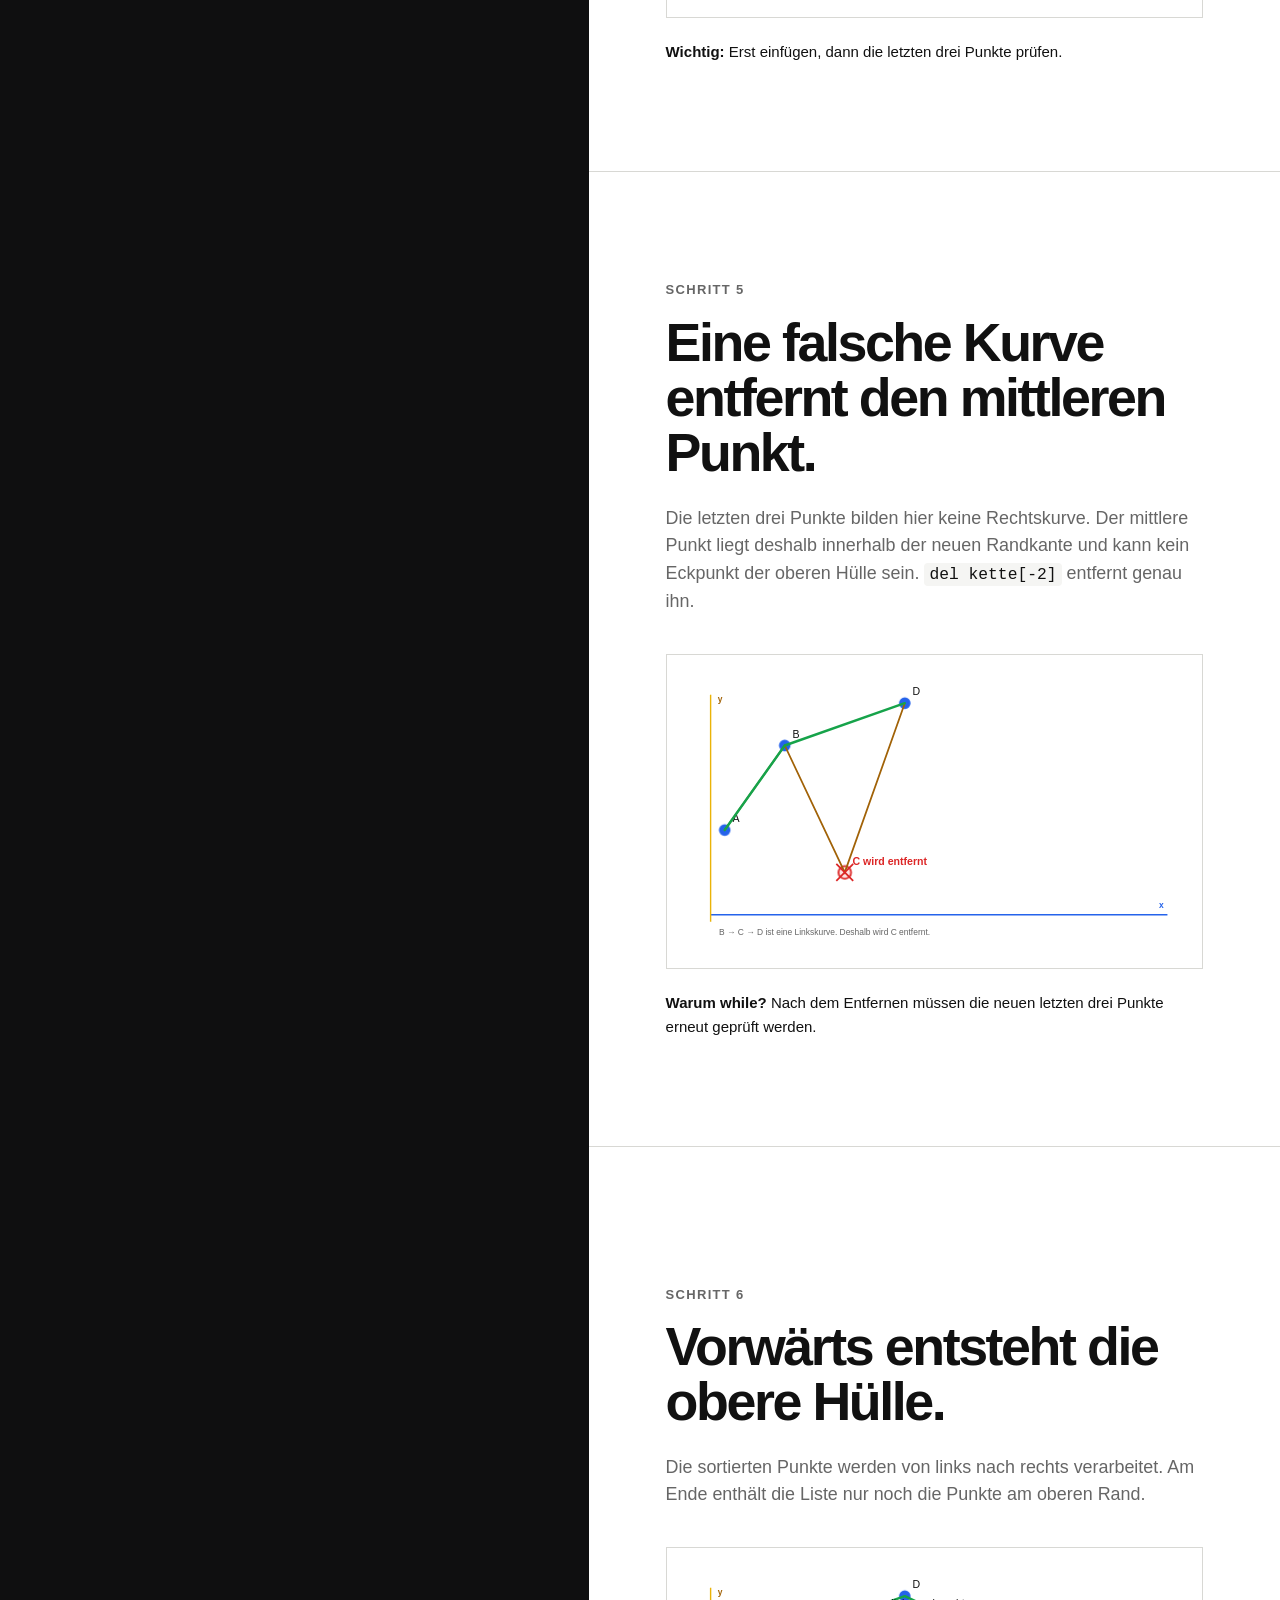
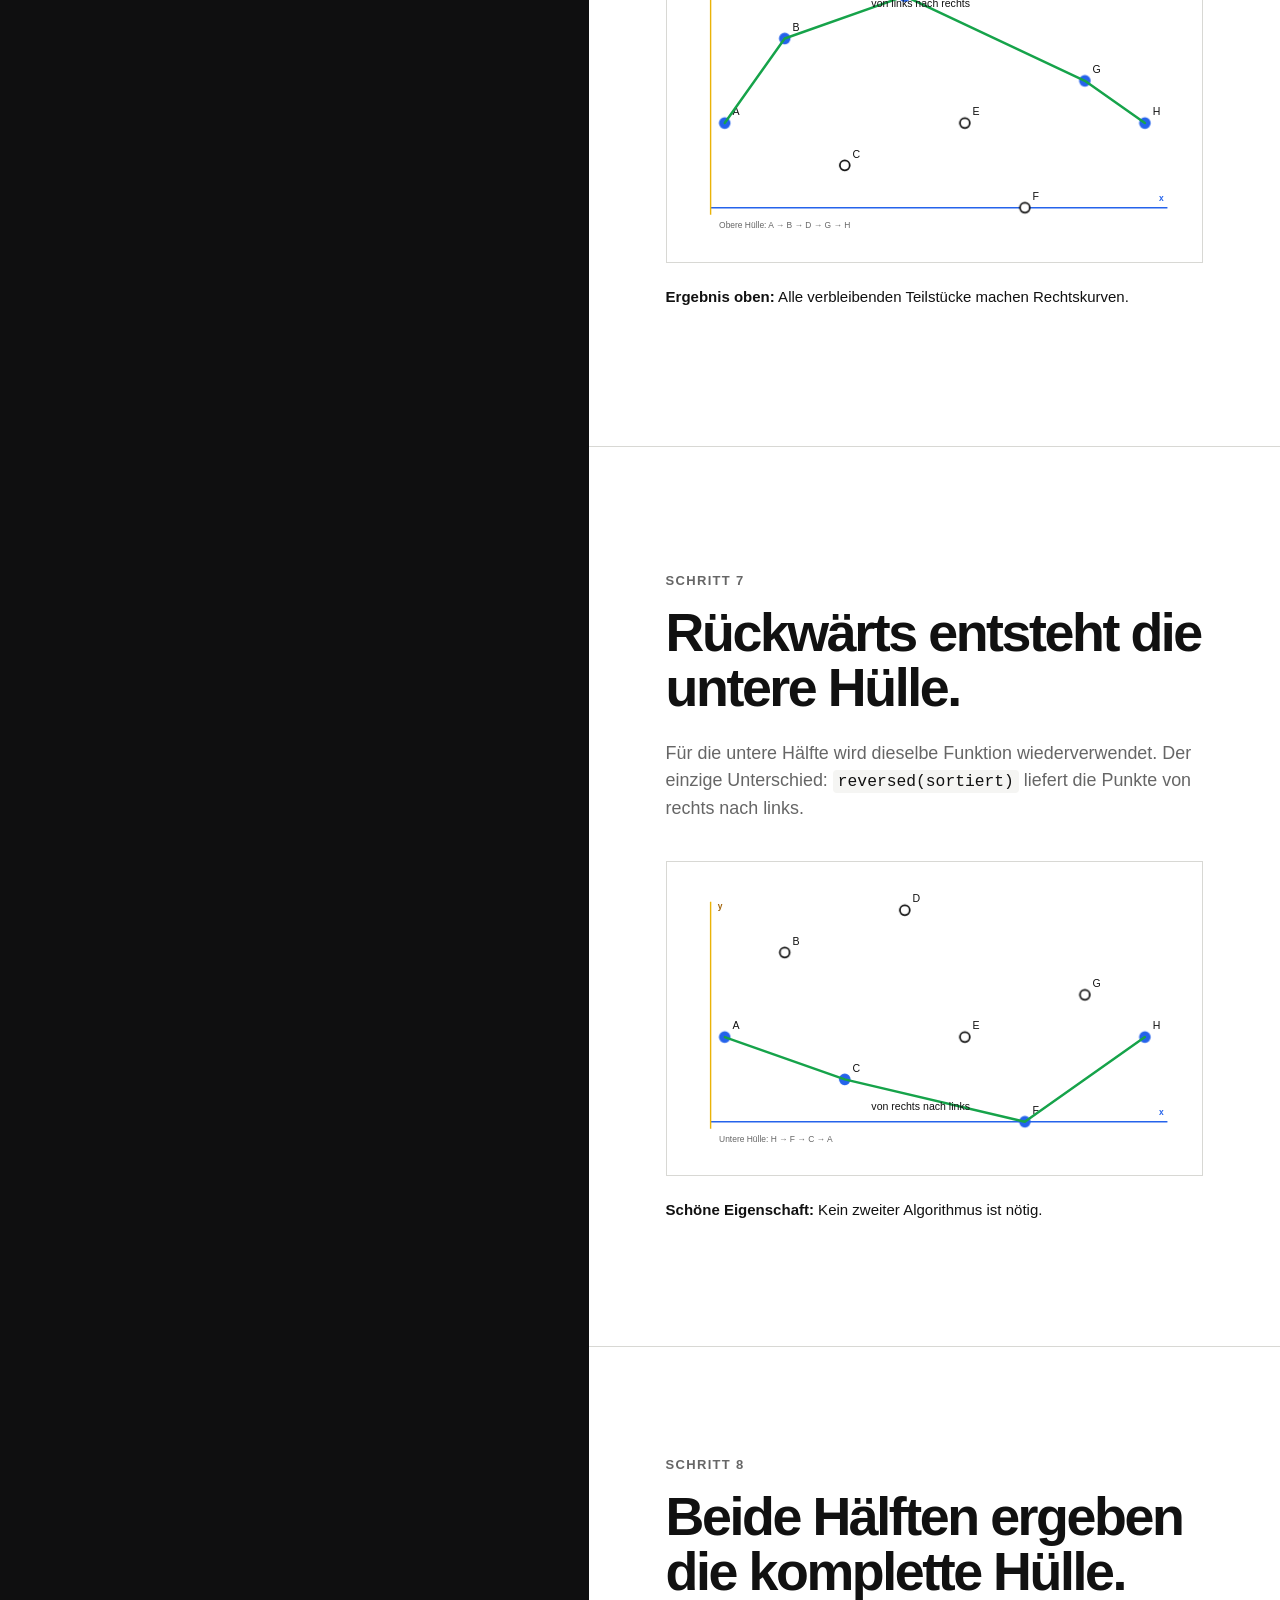
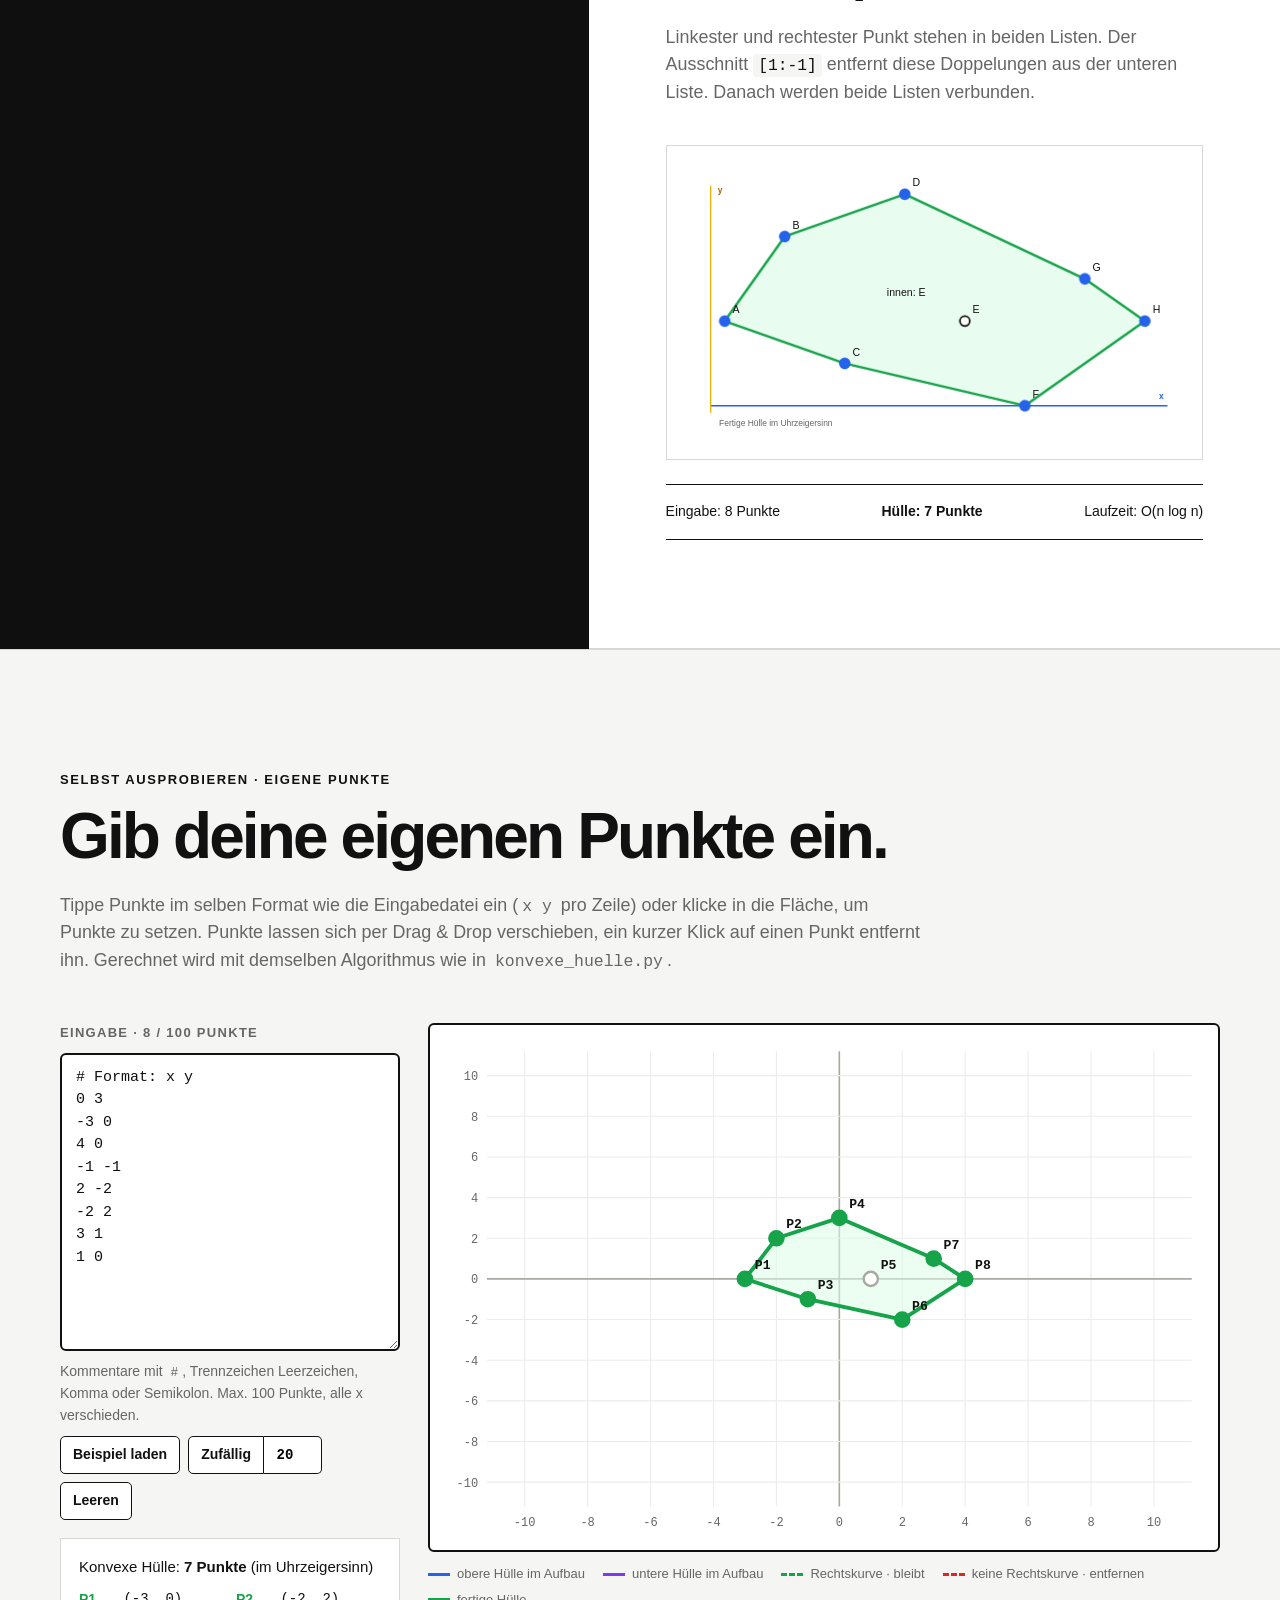
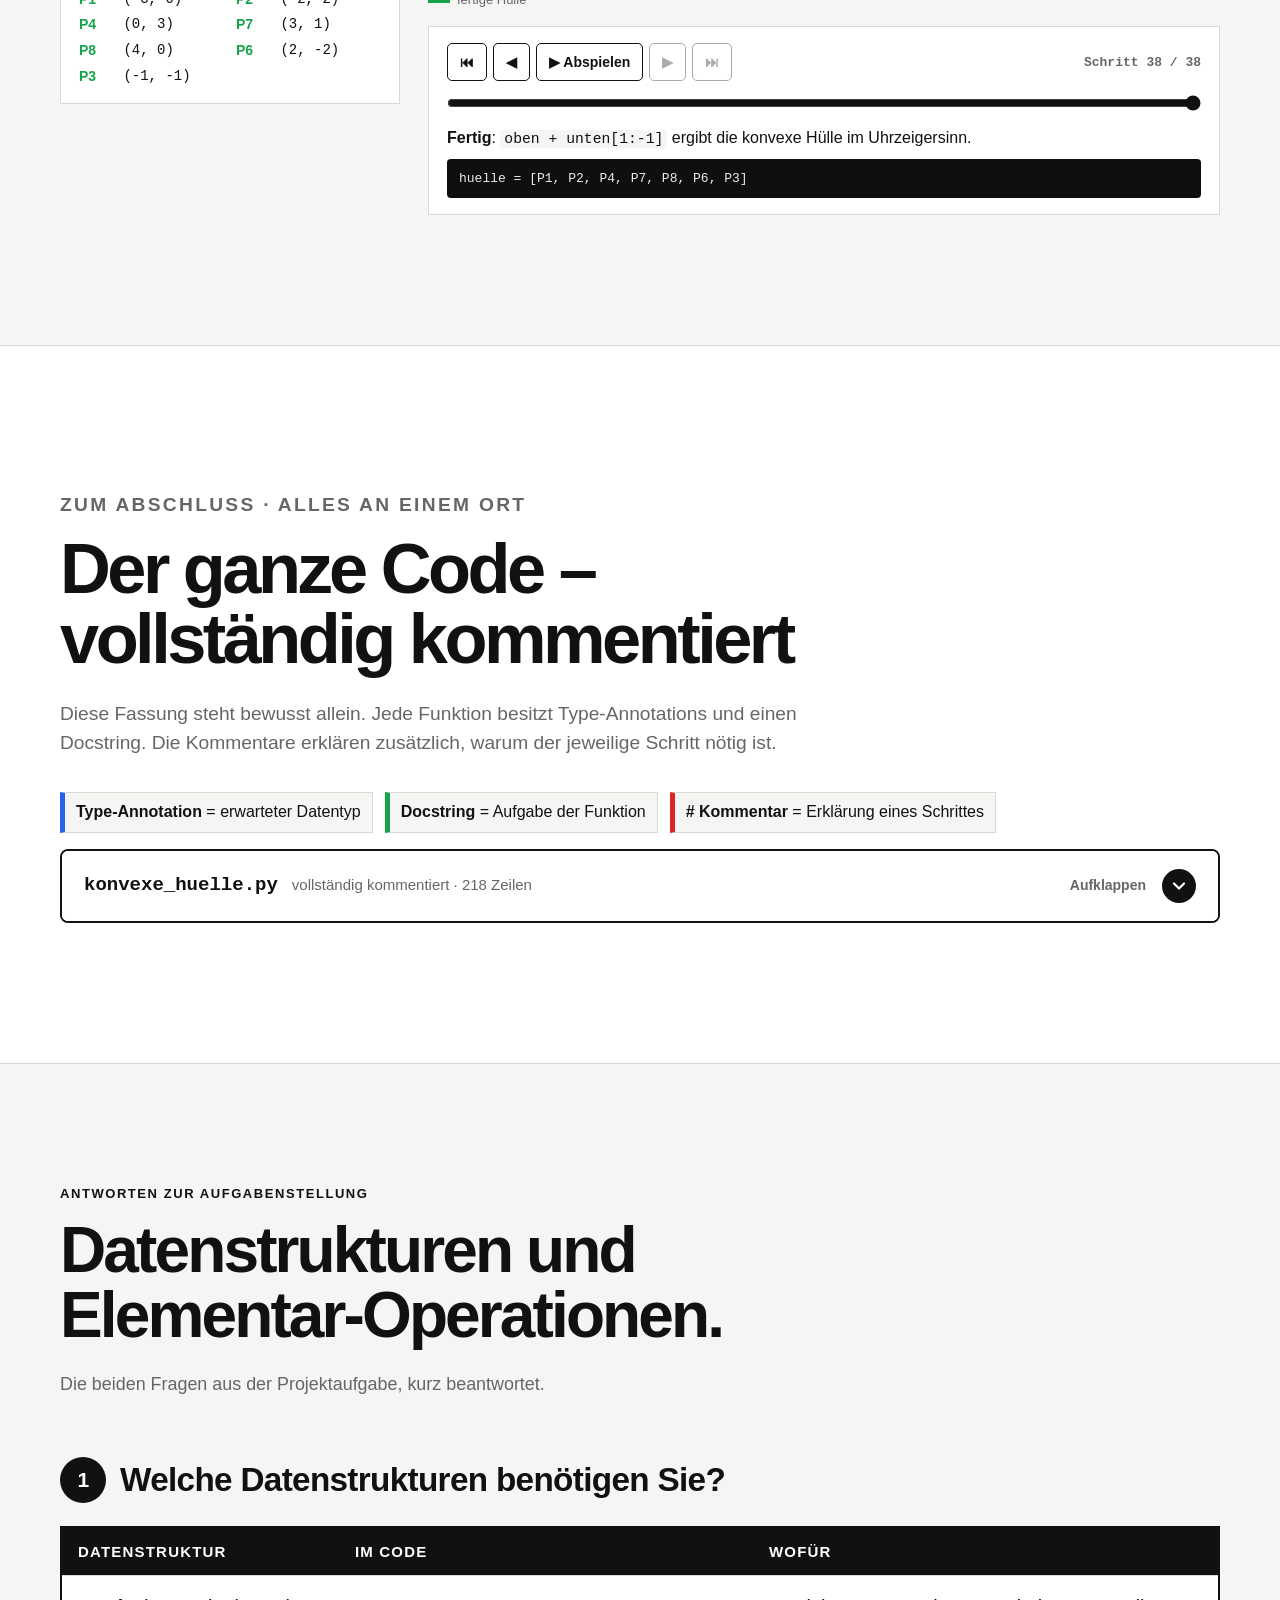
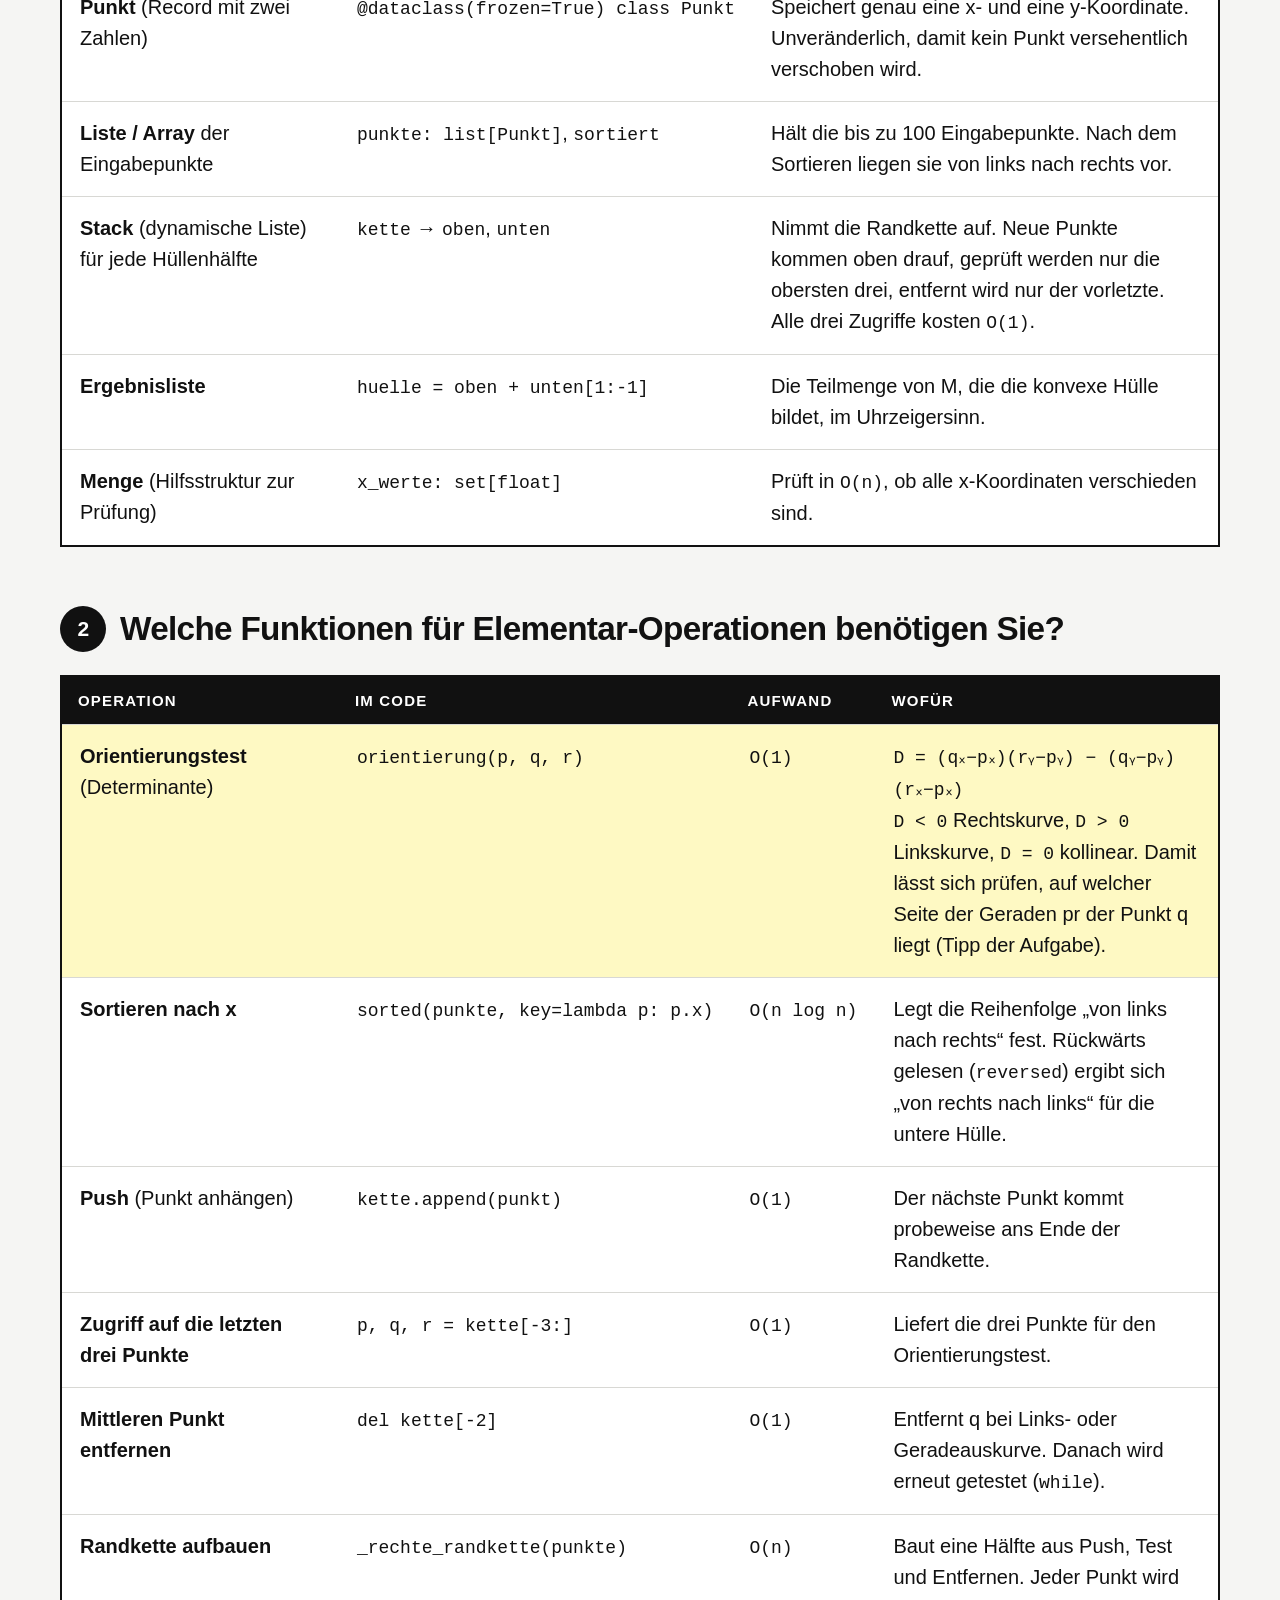
==== commit d4c1d68a: "Ganzer Code als Akkordeon, standardmäßig zugeklappt Co-Authored-By: Claude Opus 5.5 <noreply@anthrop" ====
--- a/visualisierung/index.html
+++ b/visualisierung/index.html
@@ -456,7 +456,8 @@
 
     <details class="complete-code-details">
       <summary>
-        <span class="cc-open">Code anzeigen</span><span class="cc-close">Code ausblenden</span>
+        <span class="cc-title"><code>konvexe_huelle.py</code><small>vollständig kommentiert · 218 Zeilen</small></span>
+        <span class="cc-state"><span class="cc-open">Aufklappen</span><span class="cc-close">Zuklappen</span></span>
         <svg viewBox="0 0 24 24" aria-hidden="true"><path d="M6 9l6 6 6-6"/></svg>
       </summary>
     <pre class="complete-code-window"><code id="complete-code-block">"""Berechnet die konvexe Hülle einer Punktmenge.
--- a/visualisierung/styles.css
+++ b/visualisierung/styles.css
@@ -680,16 +680,27 @@
 @media (max-width: 760px) { .cs-ds-list { grid-template-columns: 1fr 1fr; } }
 @media (max-width: 480px) { .cs-ds-list { grid-template-columns: 1fr; } }
 
-/* ---------- Ganzer Code: auf- und zuklappbar ---------- */
+/* ---------- Ganzer Code: Akkordeon ---------- */
+.complete-code-details { border: 2px solid var(--ink); border-radius: 8px; background: white; overflow: hidden; }
 .complete-code-details > summary {
-  display: inline-flex; align-items: center; gap: 10px; margin-bottom: 16px;
-  min-height: 46px; padding: 10px 18px; border: 1px solid var(--ink); border-radius: 6px;
-  background: var(--ink); color: white; font-weight: 600; cursor: pointer; list-style: none; user-select: none;
+  display: flex; align-items: center; gap: 16px; padding: 18px 22px;
+  cursor: pointer; list-style: none; user-select: none; background: white; transition: background .2s ease;
 }
 .complete-code-details > summary::-webkit-details-marker { display: none; }
-.complete-code-details > summary:hover { background: white; color: var(--ink); }
-.complete-code-details > summary:focus-visible { outline: 3px solid var(--blue); outline-offset: 3px; }
-.complete-code-details > summary svg { width: 18px; height: 18px; fill: none; stroke: currentColor; stroke-width: 2.4; stroke-linecap: round; stroke-linejoin: round; transition: transform .25s var(--ease); }
+.complete-code-details > summary:hover { background: var(--faint); }
+.complete-code-details > summary:focus-visible { outline: 3px solid var(--blue); outline-offset: -3px; }
+.cc-title { flex: 1; min-width: 0; display: flex; flex-wrap: wrap; align-items: baseline; gap: 4px 14px; }
+.cc-title code { padding: 0; background: transparent; font-size: 19px; font-weight: 700; }
+.cc-title small { color: var(--muted); font-size: 15px; }
+.cc-state { color: var(--muted); font-size: 14px; font-weight: 600; }
+.complete-code-details > summary svg { flex: none; width: 34px; height: 34px; padding: 7px; border-radius: 50%; background: var(--ink); fill: none; stroke: white; stroke-width: 2.6; stroke-linecap: round; stroke-linejoin: round; transition: transform .3s var(--ease); }
+.complete-code-details[open] > summary { border-bottom: 1px solid var(--line); }
 .complete-code-details[open] > summary svg { transform: rotate(180deg); }
 .complete-code-details .cc-close, .complete-code-details[open] .cc-open { display: none; }
 .complete-code-details[open] .cc-close { display: inline; }
+.complete-code-details .complete-code-window { border: 0; }
+@media (max-width: 560px) {
+  .complete-code-details > summary { padding: 14px 16px; }
+  .cc-state { display: none; }
+  .cc-title code { font-size: 17px; }
+}
